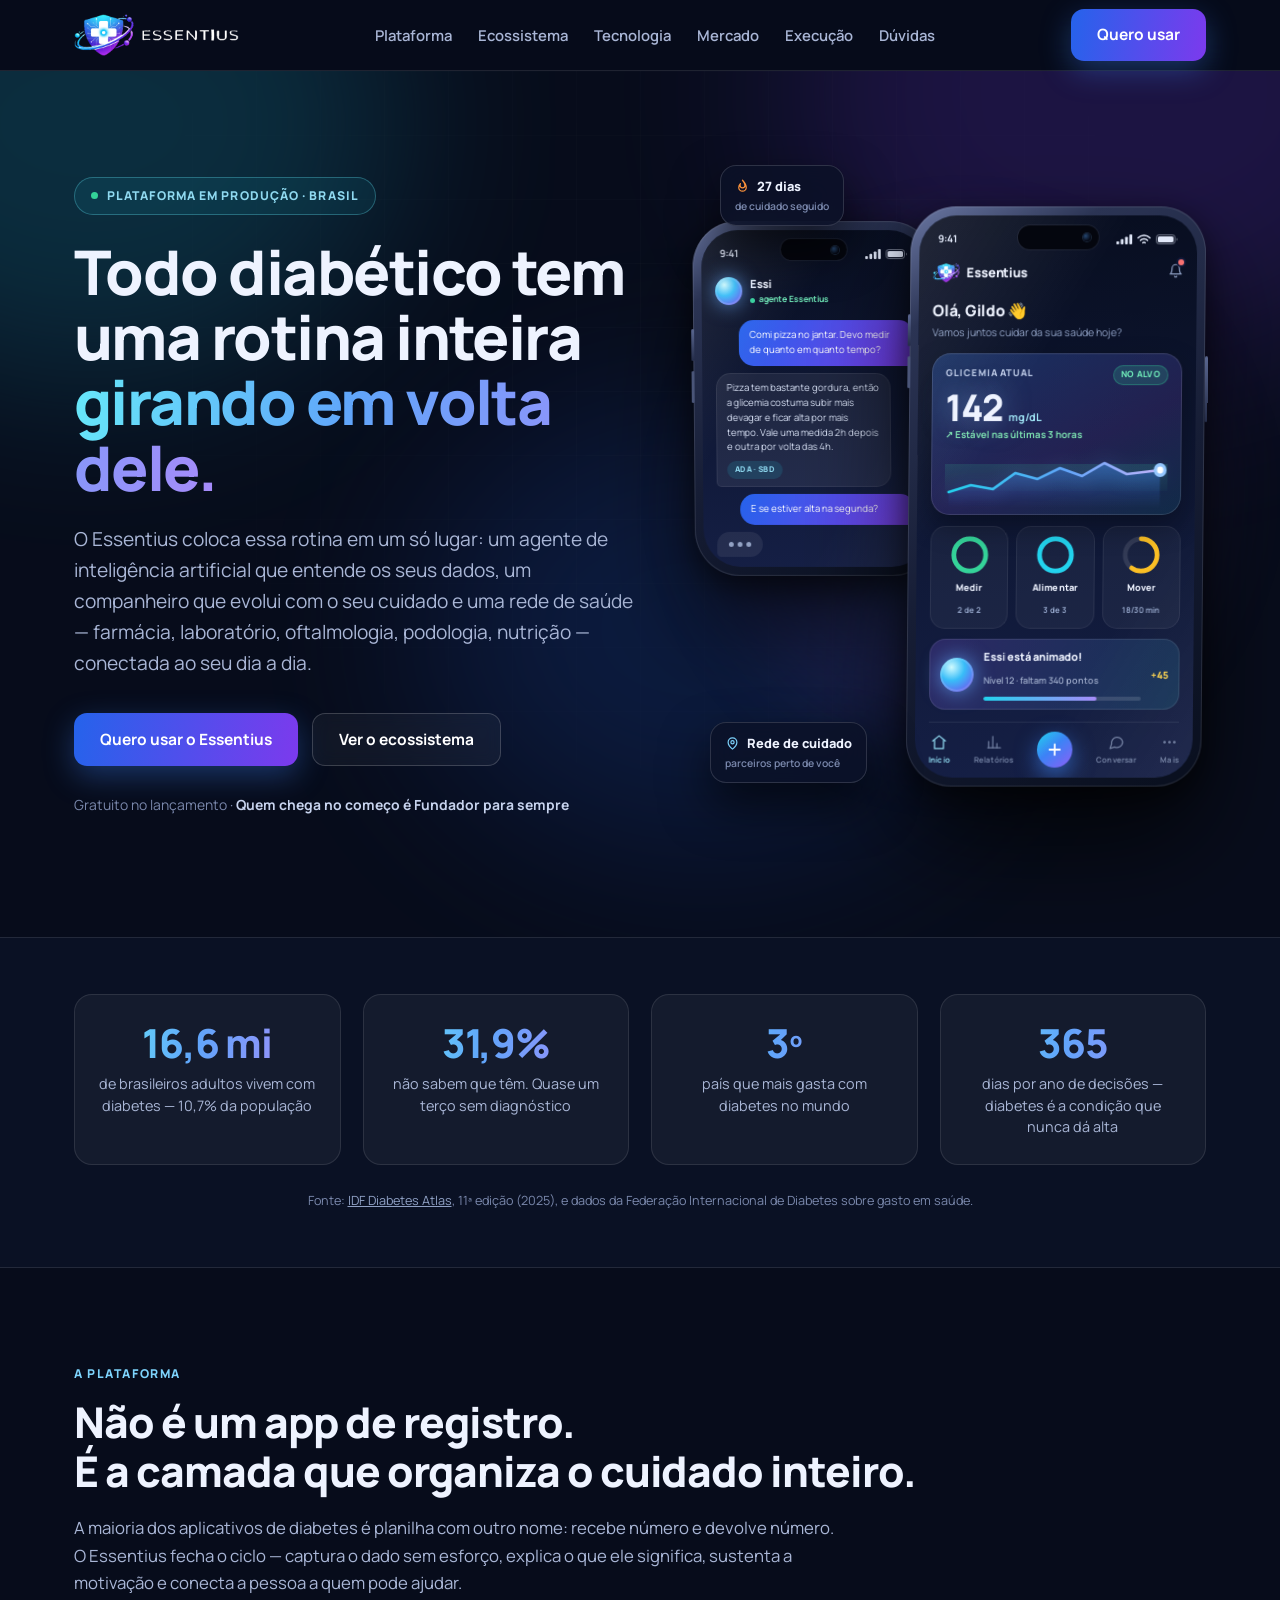
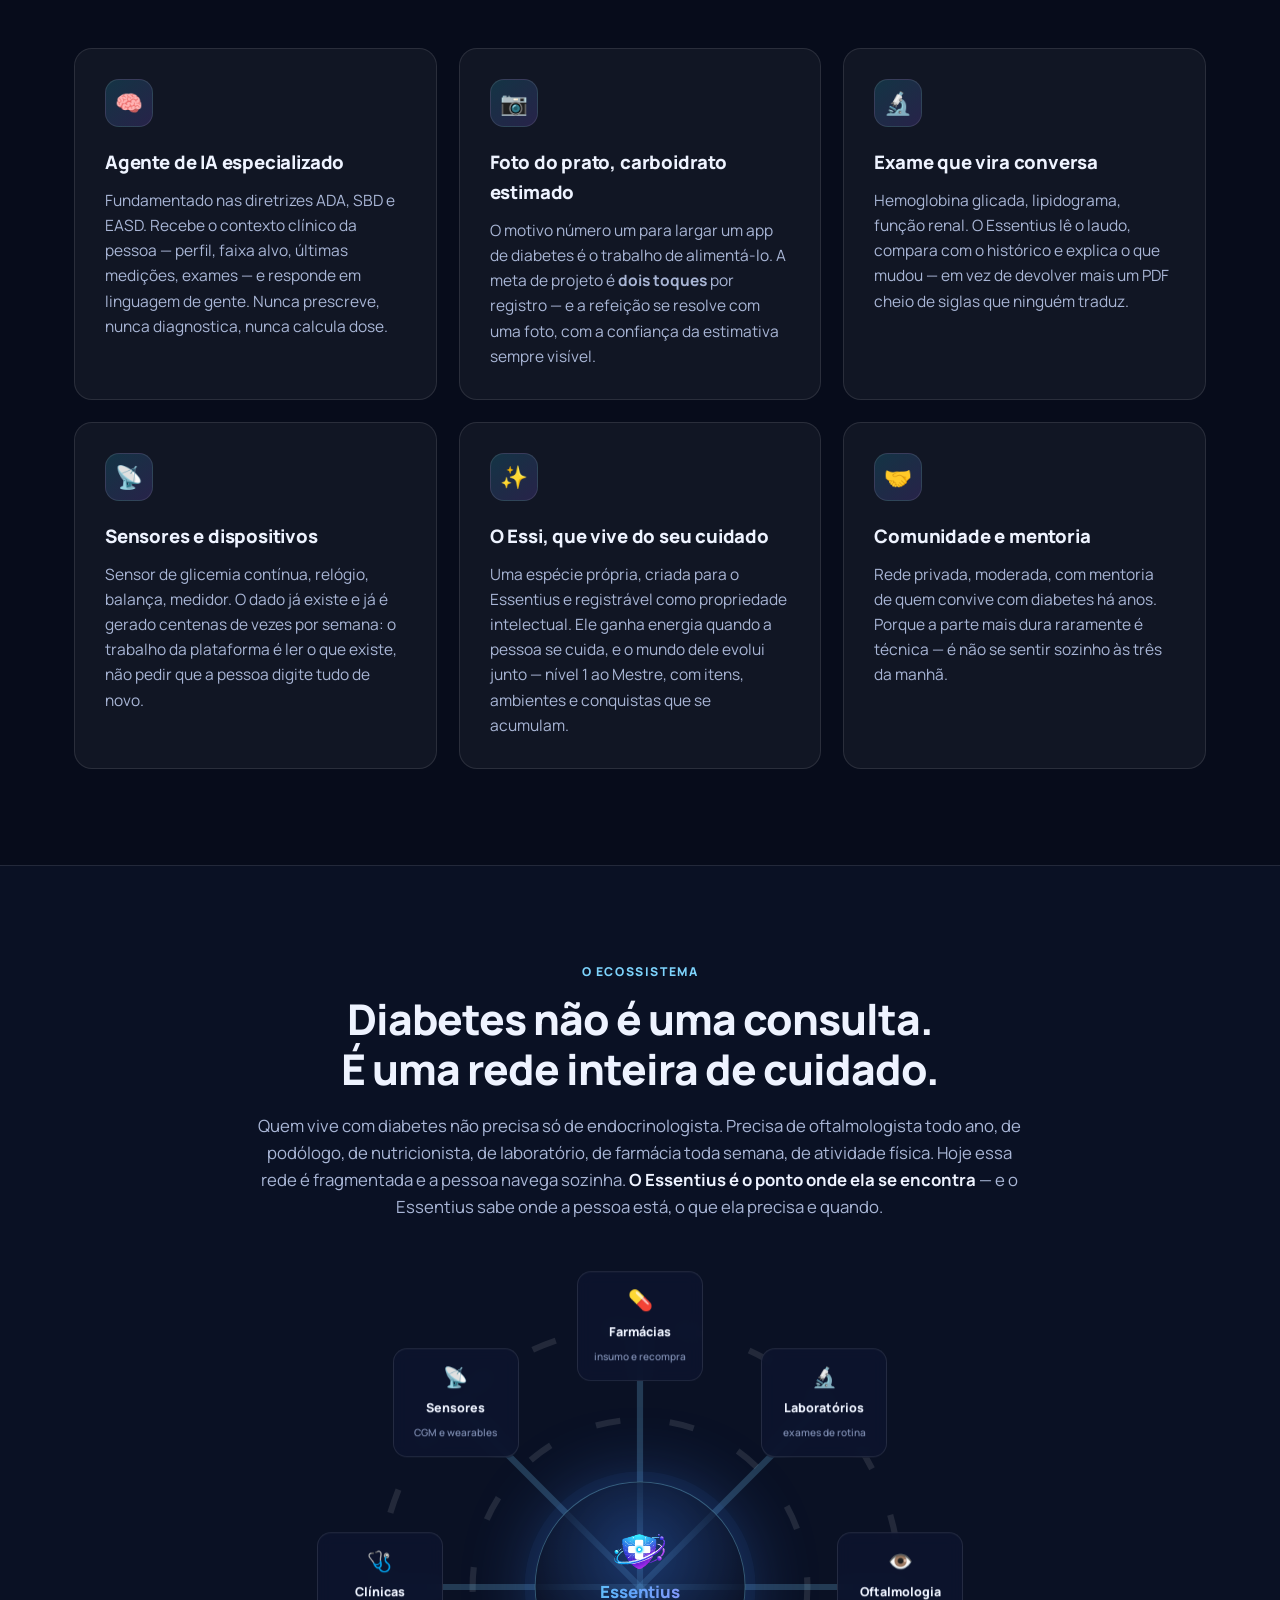
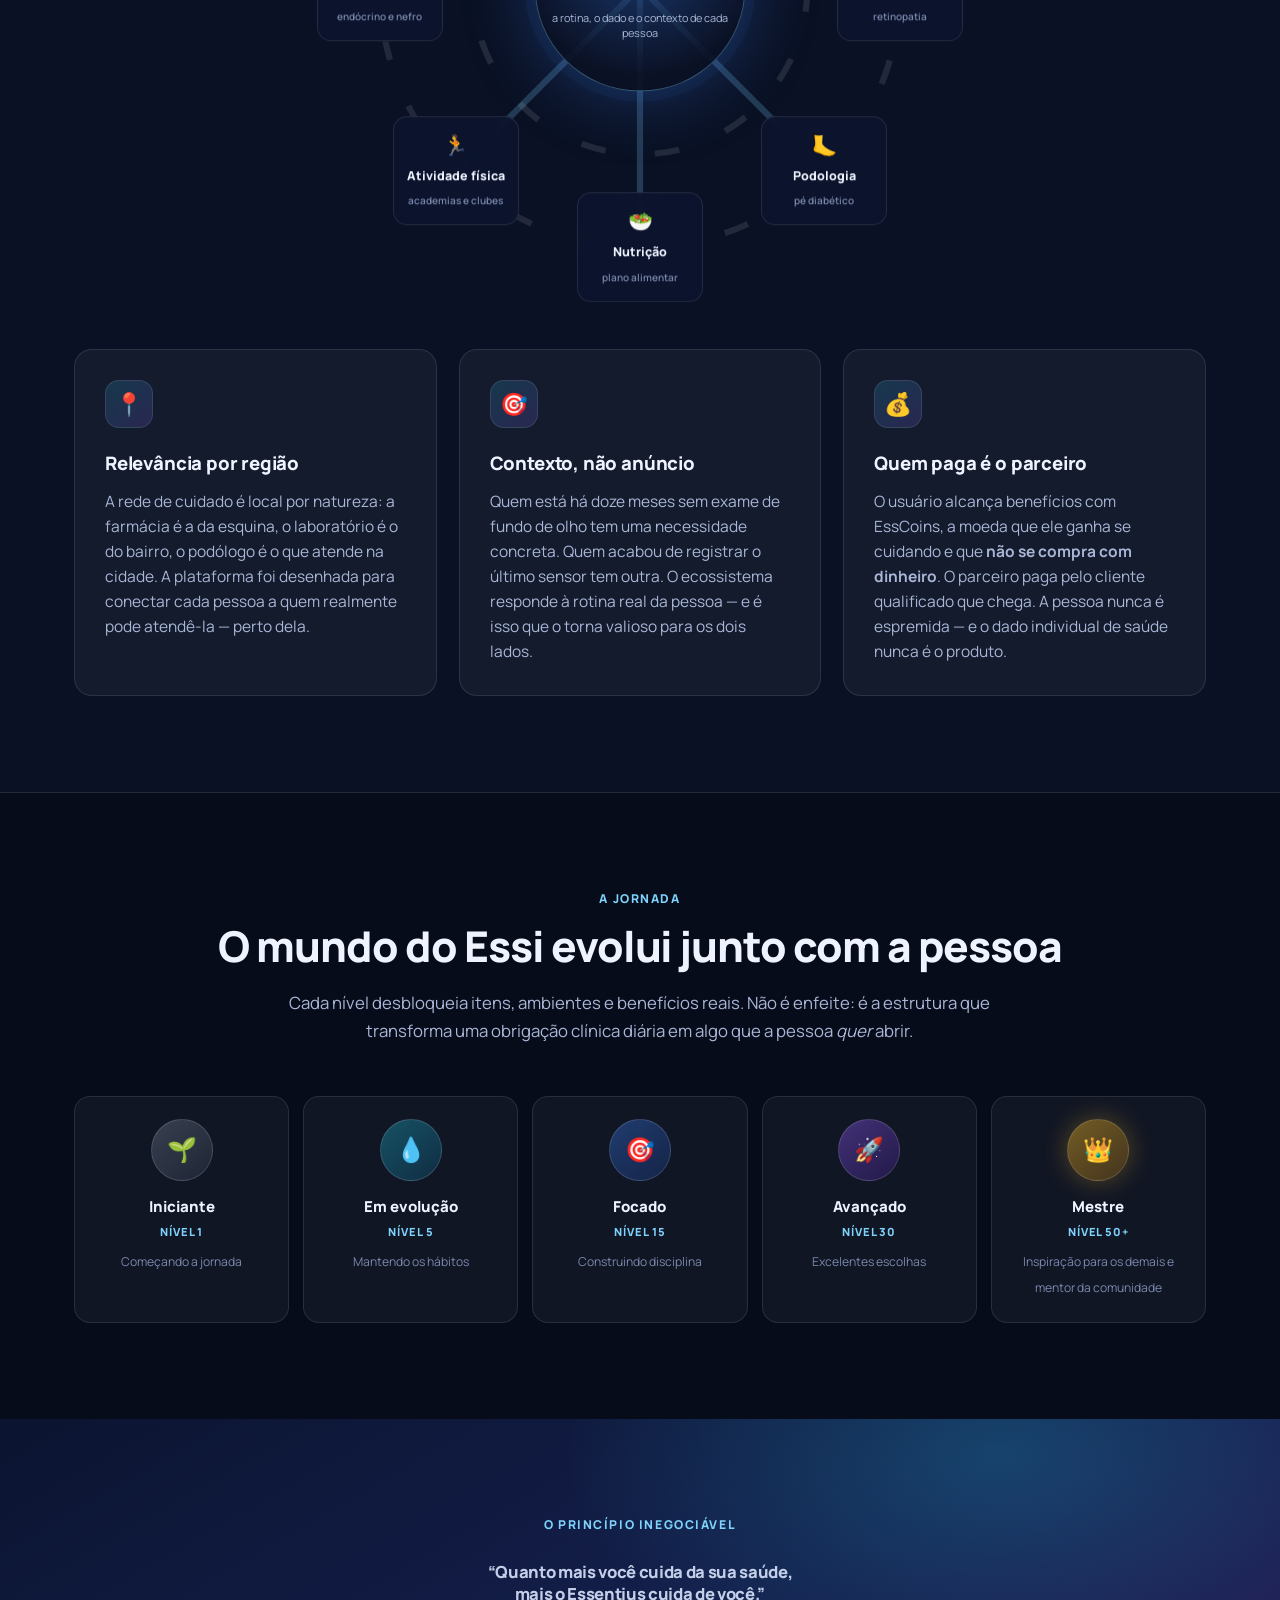
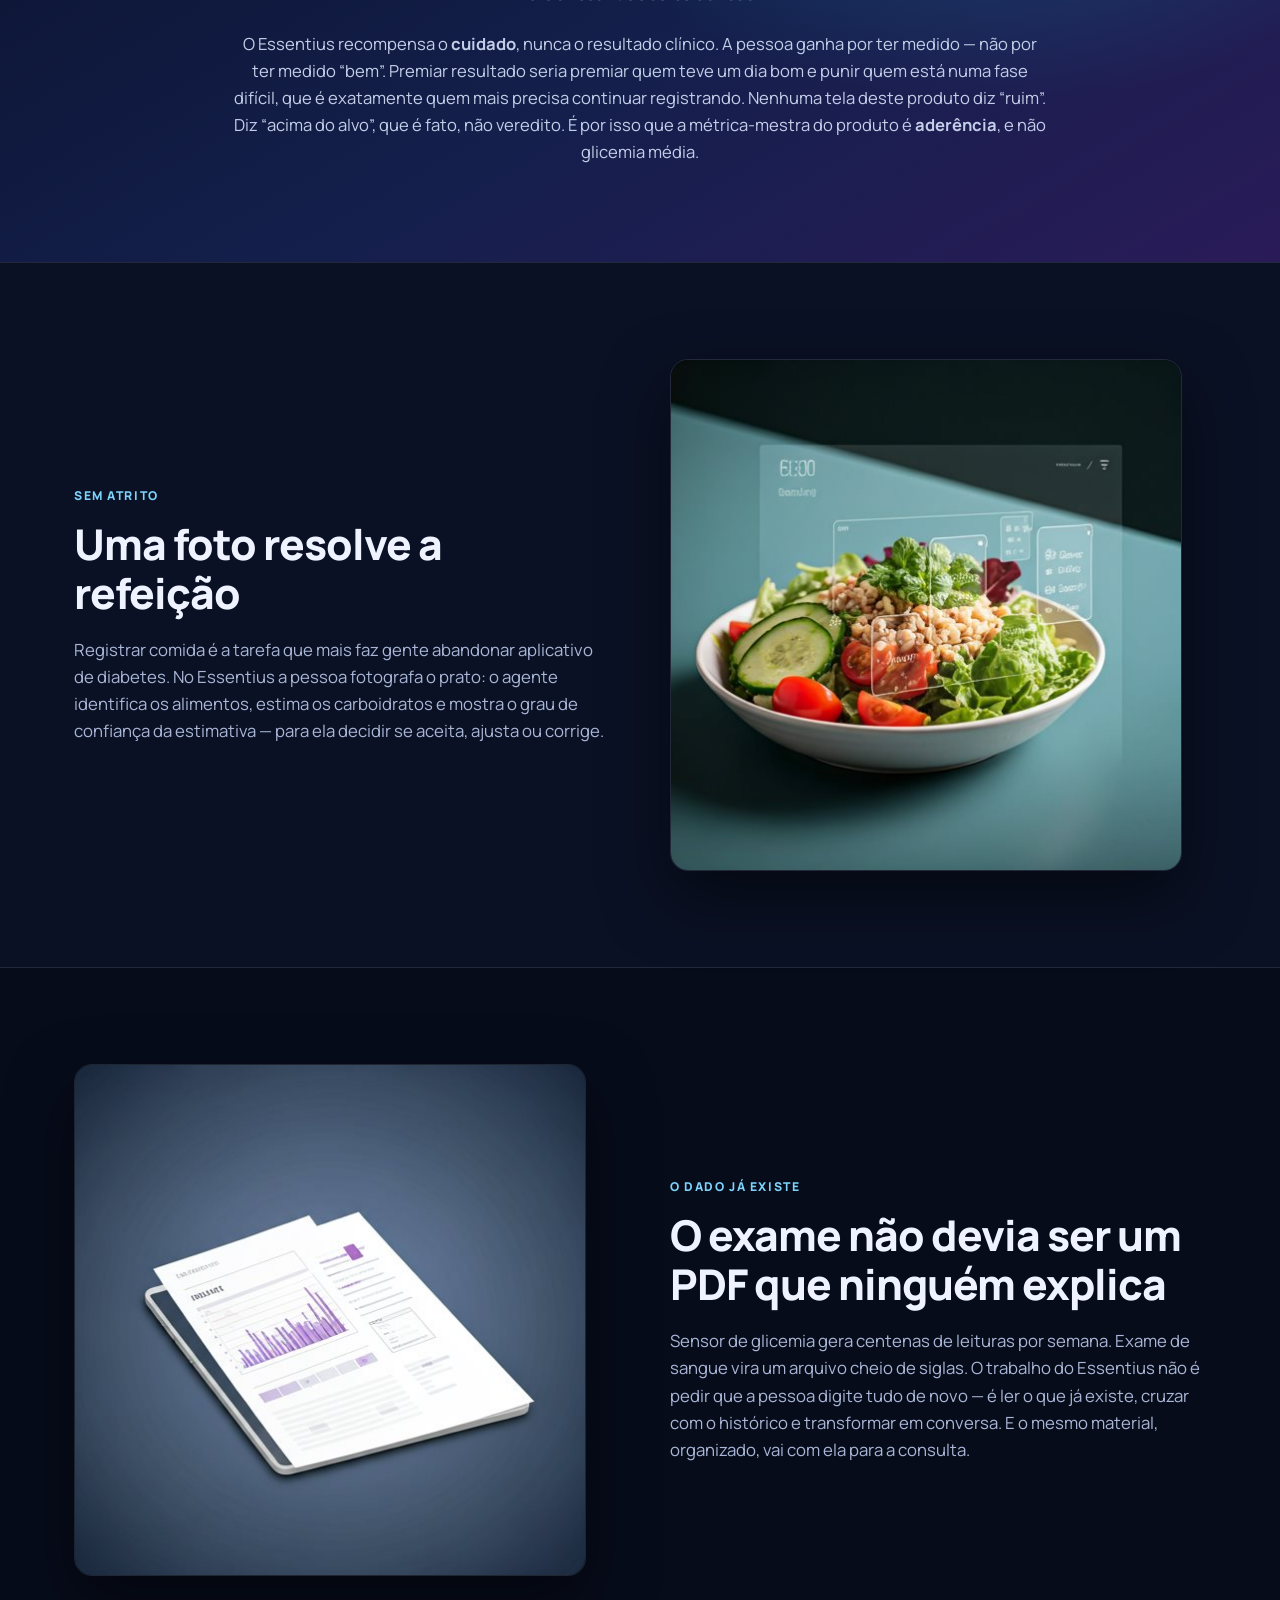
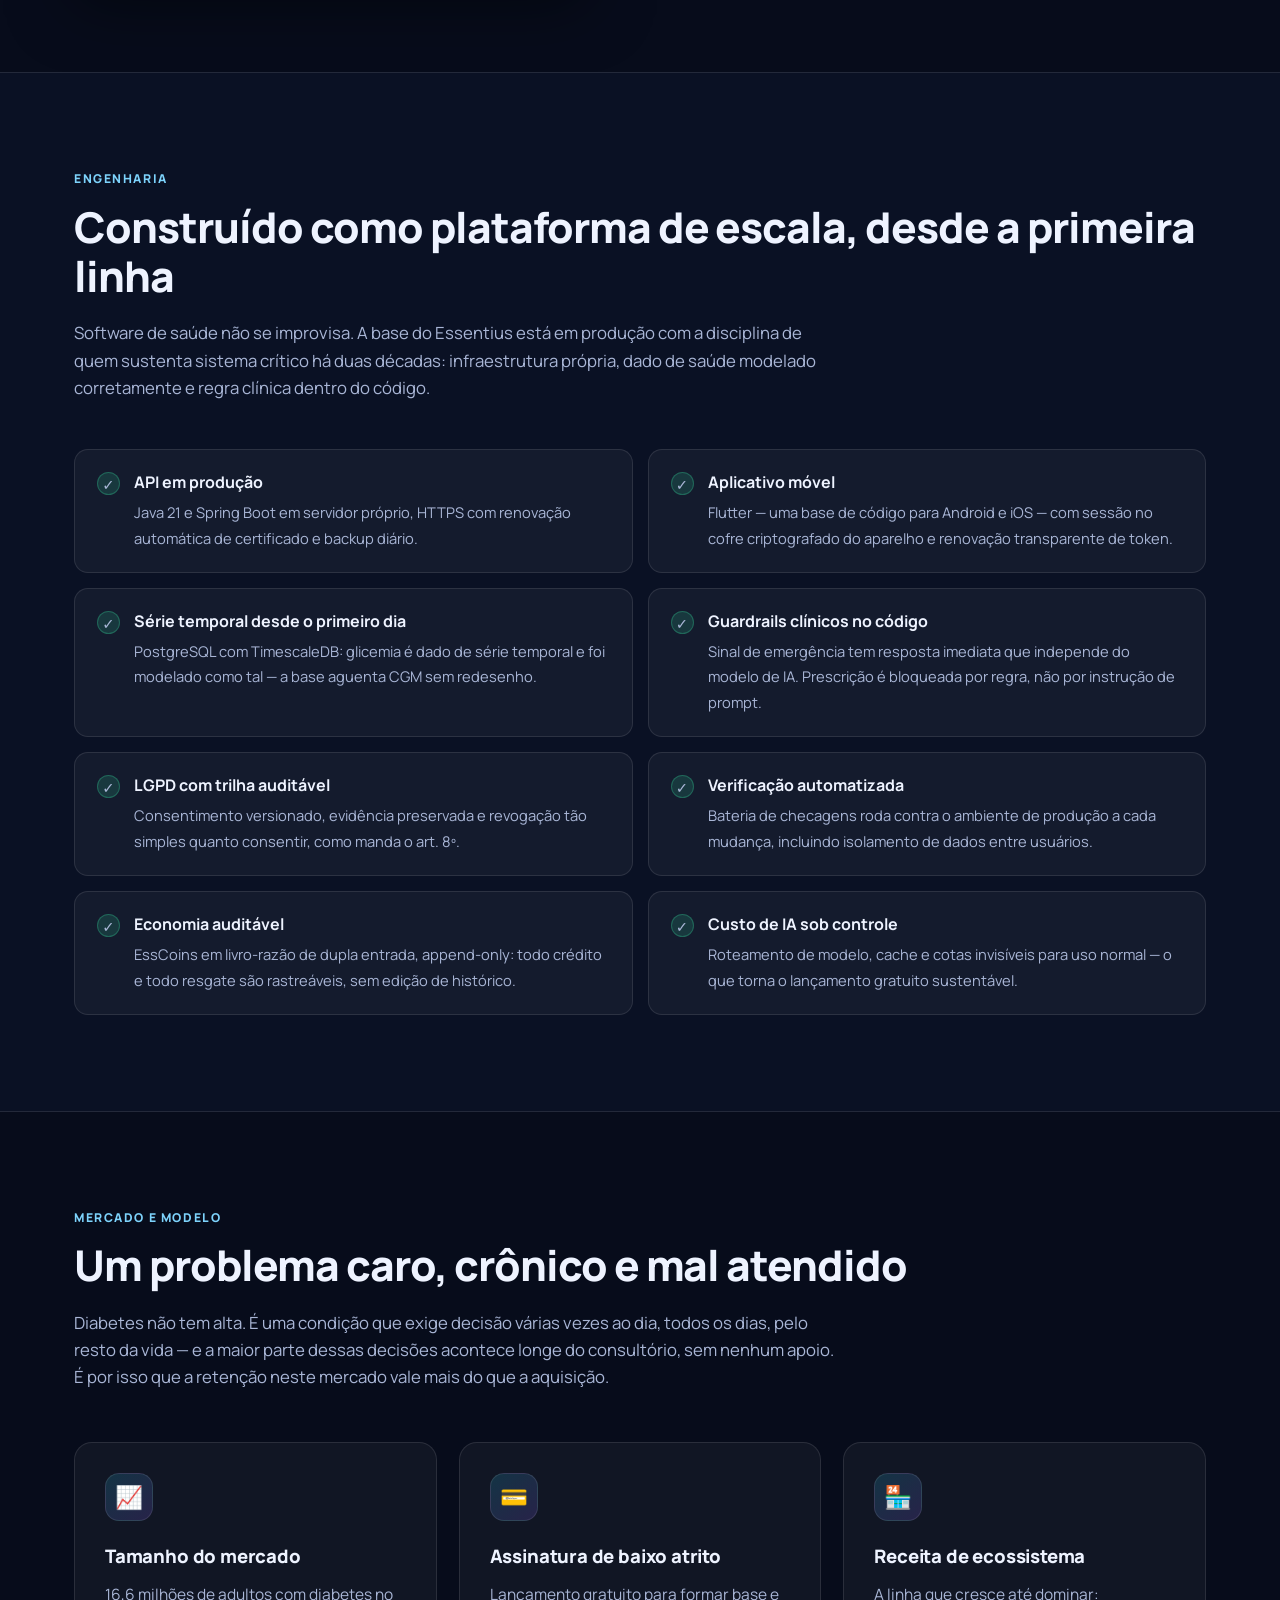
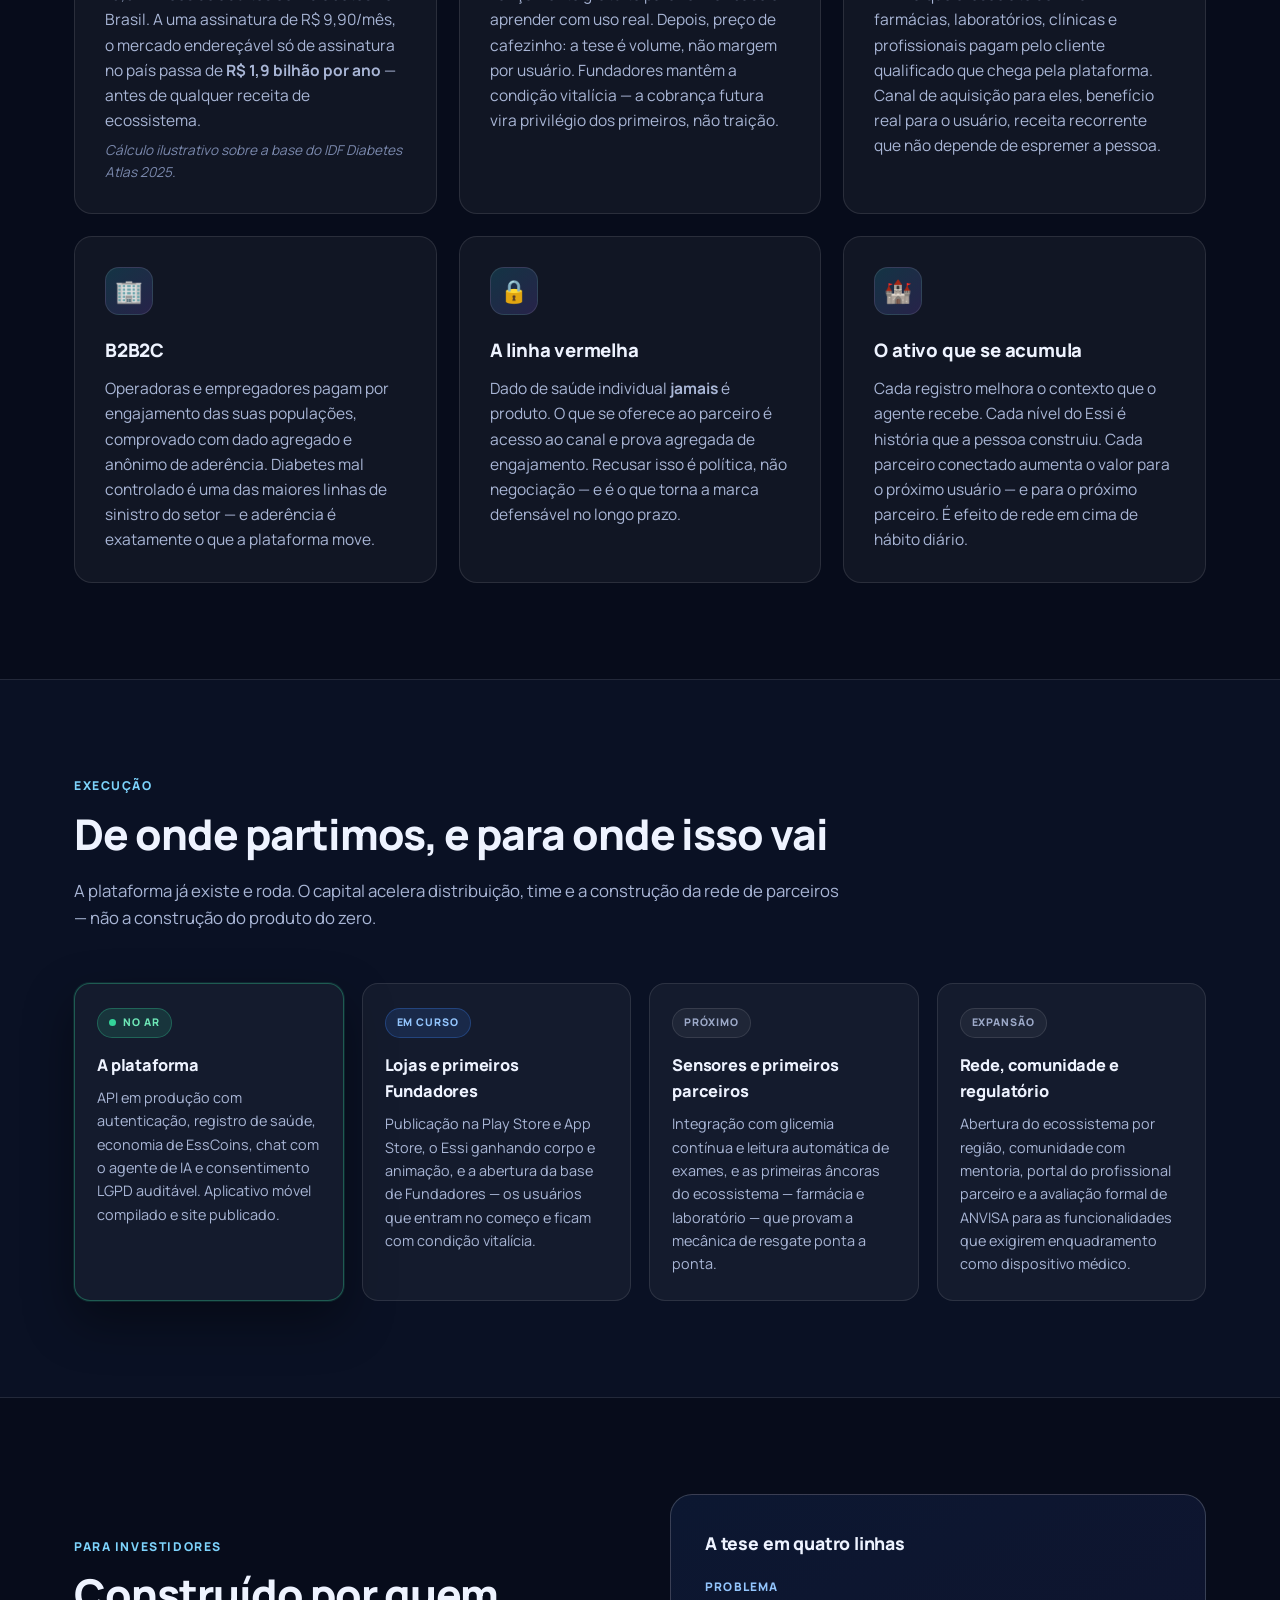
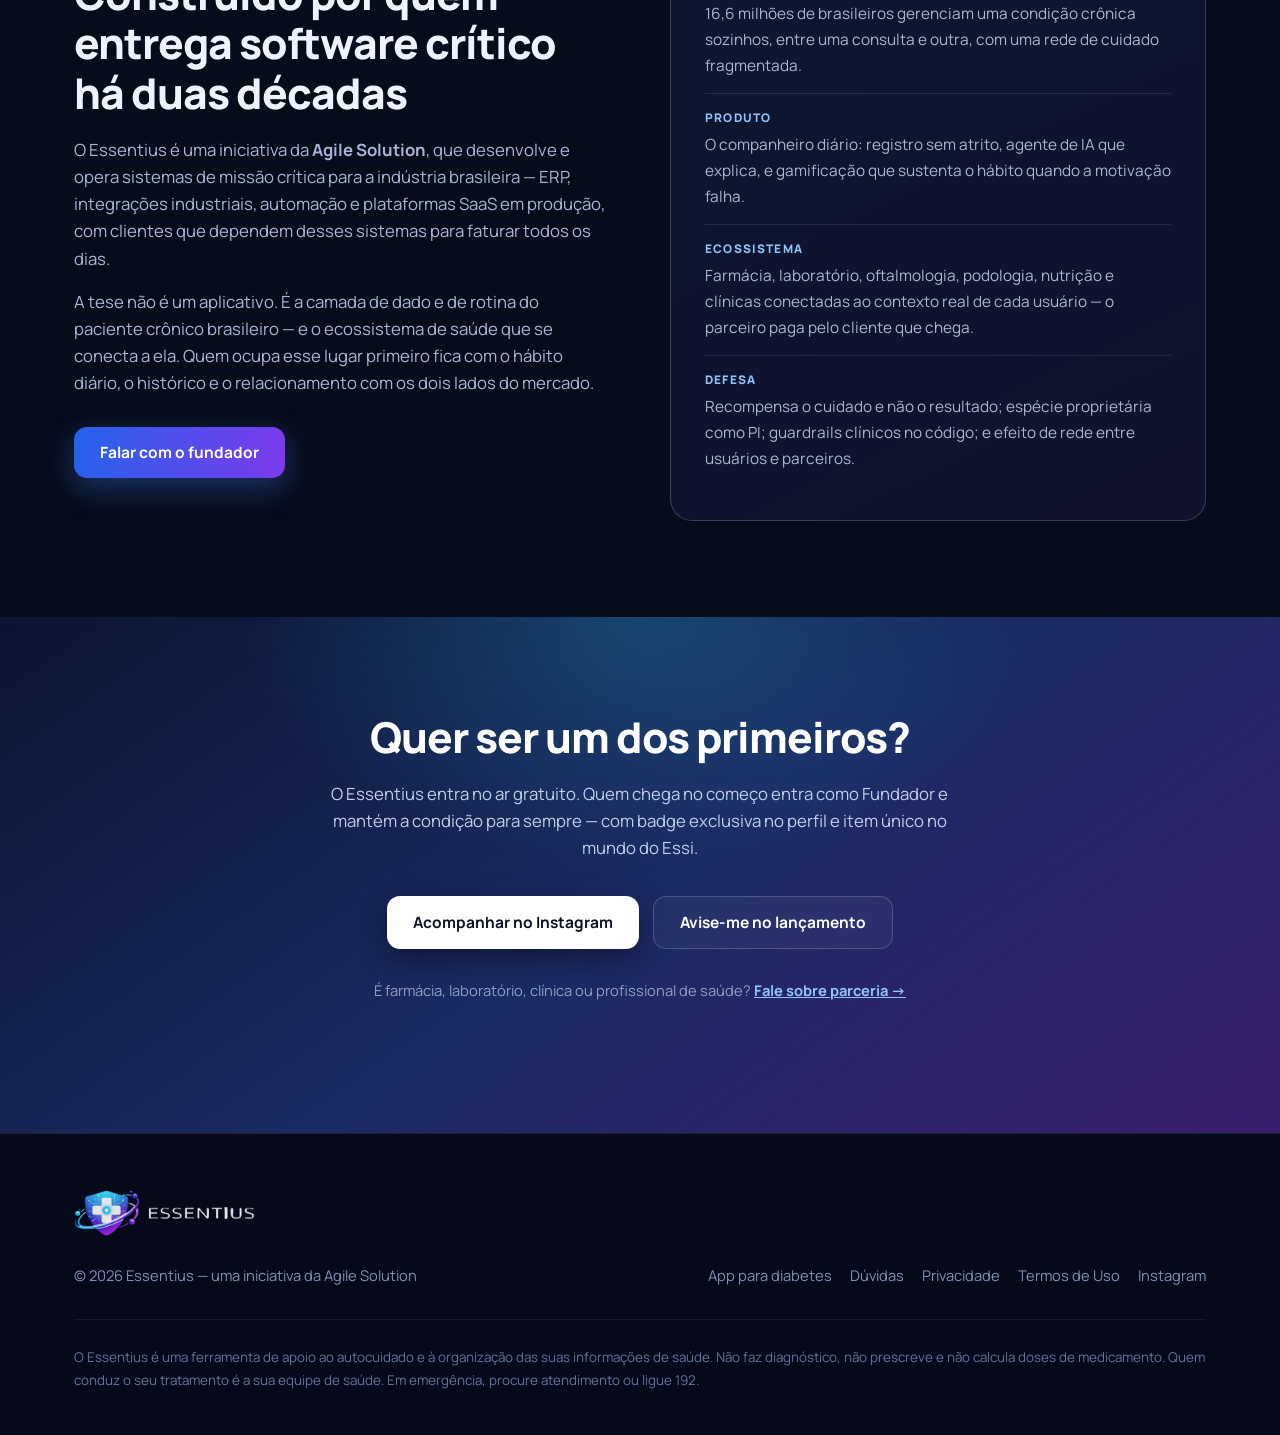
==== index.html @ 01538eac "Hero: dois aparelhos em perspectiva no lugar do mockup chapado O mockup anterior era um retangulo de" ====
<!DOCTYPE html>
<html lang="pt-BR"><head>
<meta charset="utf-8"/>
<meta content="width=device-width, initial-scale=1.0" name="viewport"/>
<title>Essentius | A plataforma de cuidado diário do diabetes</title>
<meta name="description" content="Agente de IA, gamificação e um ecossistema de cuidado — farmácias, laboratórios, oftalmologia, podologia e nutrição — em volta de cada pessoa com diabetes. Plataforma brasileira em produção."/>
<link rel="canonical" href="https://essentius.com.br/"/>
<meta name="robots" content="index, follow, max-image-preview:large, max-snippet:-1"/>
<meta name="theme-color" content="#070C1B"/>
<link rel="alternate" hreflang="pt-BR" href="https://essentius.com.br/"/>
<link rel="alternate" hreflang="x-default" href="https://essentius.com.br/"/>

<link rel="icon" type="image/svg+xml" href="assets/favicon.svg"/>
<link rel="icon" type="image/png" href="assets/logo.png"/>
<link rel="apple-touch-icon" href="assets/logo.png"/>

<meta property="og:type" content="website"/>
<meta property="og:site_name" content="Essentius"/>
<meta property="og:title" content="Essentius | A plataforma de cuidado diário do diabetes"/>
<meta property="og:description" content="Agente de IA, gamificação e um ecossistema de cuidado em volta de cada pessoa com diabetes. Plataforma brasileira em produção."/>
<meta property="og:url" content="https://essentius.com.br/"/>
<meta property="og:locale" content="pt_BR"/>
<meta property="og:image" content="https://essentius.com.br/assets/og-image.png"/>
<meta property="og:image:secure_url" content="https://essentius.com.br/assets/og-image.png"/>
<meta property="og:image:type" content="image/png"/>
<meta property="og:image:width" content="512"/>
<meta property="og:image:height" content="341"/>
<meta property="og:image:alt" content="Essentius — Logotipo"/>
<meta name="twitter:card" content="summary_large_image"/>
<meta name="twitter:title" content="Essentius | A plataforma de cuidado diário do diabetes"/>
<meta name="twitter:description" content="Agente de IA, gamificação e um ecossistema de cuidado em volta de cada pessoa com diabetes."/>
<meta name="twitter:image" content="https://essentius.com.br/assets/og-image.png"/>

<!-- Dados estruturados: diz ao Google que isto e um aplicativo de saude
     brasileiro, e nao mais um artigo sobre diabetes. -->
<script type="application/ld+json">
{
  "@context": "https://schema.org",
  "@graph": [
    {
      "@type": "Organization",
      "@id": "https://essentius.com.br/#organizacao",
      "name": "Essentius",
      "url": "https://essentius.com.br/",
      "logo": "https://essentius.com.br/assets/logo.png",
      "sameAs": ["https://www.instagram.com/essentius/"],
      "parentOrganization": {
        "@type": "Organization",
        "name": "Agile Solution",
        "url": "https://agilesolution.com.br/"
      }
    },
    {
      "@type": "WebSite",
      "@id": "https://essentius.com.br/#site",
      "url": "https://essentius.com.br/",
      "name": "Essentius",
      "inLanguage": "pt-BR",
      "publisher": { "@id": "https://essentius.com.br/#organizacao" }
    },
    {
      "@type": "SoftwareApplication",
      "@id": "https://essentius.com.br/#app",
      "name": "Essentius",
      "applicationCategory": "HealthApplication",
      "operatingSystem": "Android, iOS",
      "inLanguage": "pt-BR",
      "url": "https://essentius.com.br/",
      "description": "Plataforma brasileira para o cuidado diario do diabetes: registro de glicemia, refeicoes e exames, agente de inteligencia artificial que orienta em linguagem simples, gamificacao que recompensa o cuidado e um ecossistema de parceiros de saude em volta do usuario.",
      "publisher": { "@id": "https://essentius.com.br/#organizacao" },
      "offers": {
        "@type": "Offer",
        "price": "0",
        "priceCurrency": "BRL",
        "description": "Gratuito no lancamento"
      },
      "featureList": [
        "Registro de glicemia em dois toques",
        "Analise de refeicao por foto",
        "Leitura e explicacao de exames",
        "Integracao com sensores de glicemia",
        "Agente de IA especializado em diabetes",
        "Gamificacao que recompensa o cuidado",
        "Ecossistema de parceiros de saude"
      ]
    }
  ]
}
</script>

<link rel="preconnect" href="https://fonts.googleapis.com"/>
<link rel="preconnect" href="https://fonts.gstatic.com" crossorigin/>
<link href="https://fonts.googleapis.com/css2?family=Manrope:wght@400;500;600;700;800&amp;display=swap" rel="stylesheet"/>

<!-- CSS escrito a mao, sem Tailwind por CDN. O CDN compilava o CSS no navegador
     a cada visita e bloqueava a primeira renderizacao — que e exatamente o que
     o Google mede em Core Web Vitals. -->
<style>
  :root{
    --azul:#3B82F6; --ciano:#22D3EE; --roxo:#8B5CF6; --verde:#34D399; --ambar:#FBBF24;
    --fundo:#070C1B; --fundo-2:#0A1124; --fundo-3:#0D152E;
    --tinta:#EEF3FF; --texto:#A9B6D6; --apagado:#7A88AC;
    --linha:rgba(255,255,255,.10); --linha-forte:rgba(255,255,255,.18);
    --vidro:rgba(255,255,255,.045);
    --raio:18px; --container:1180px;
  }
  *{box-sizing:border-box;margin:0;padding:0}
  html{scroll-behavior:smooth;background:var(--fundo)}
  body{font-family:Manrope,system-ui,-apple-system,Segoe UI,sans-serif;color:var(--tinta);
       background:var(--fundo);line-height:1.62;-webkit-font-smoothing:antialiased;
       overflow-x:hidden}
  .env{max-width:var(--container);margin:0 auto;padding:0 24px}
  a{color:inherit}
  img{max-width:100%;height:auto;display:block}
  ::selection{background:rgba(59,130,246,.4)}

  .marca{background:linear-gradient(100deg,#67E8F9,#60A5FA 45%,#A78BFA);
         -webkit-background-clip:text;background-clip:text;color:transparent}

  /* ---------- navegacao ---------- */
  .nav{position:sticky;top:0;z-index:60;background:rgba(7,12,27,.72);
       backdrop-filter:blur(16px);border-bottom:1px solid var(--linha)}
  .nav .env{display:flex;align-items:center;justify-content:space-between;height:70px;gap:24px}
  .nav-logo{display:flex;align-items:center;text-decoration:none}
  .nav-logo img{height:42px;width:auto}
  .nav-links{display:flex;gap:26px;font-size:.93rem;font-weight:600;color:var(--texto)}
  .nav-links a{text-decoration:none;transition:color .15s}
  .nav-links a:hover{color:#fff}
  @media(max-width:1000px){.nav-links{display:none}}

  .btn{display:inline-flex;align-items:center;gap:9px;padding:13px 26px;border-radius:13px;
       font-weight:700;text-decoration:none;font-size:.97rem;border:0;cursor:pointer;
       transition:transform .16s,box-shadow .16s,background .16s}
  .btn:hover{transform:translateY(-2px)}
  .btn-primario{background:linear-gradient(100deg,#2563EB,#7C3AED);color:#fff;
                box-shadow:0 10px 30px rgba(59,130,246,.35)}
  .btn-primario:hover{box-shadow:0 16px 40px rgba(99,102,241,.45)}
  .btn-vidro{background:var(--vidro);color:#fff;border:1px solid var(--linha-forte);
             backdrop-filter:blur(8px)}
  .btn-vidro:hover{background:rgba(255,255,255,.10)}
  .btn-claro{background:#fff;color:#0B1224;box-shadow:0 10px 30px rgba(0,0,0,.4)}

  /* ---------- hero ---------- */
  .hero{position:relative;overflow:hidden;padding:76px 0 90px}
  .aurora{position:absolute;inset:-30% -20% auto -20%;height:150%;pointer-events:none;z-index:0}
  .aurora span{position:absolute;border-radius:50%;filter:blur(90px);opacity:.55;
               animation:flutuar 18s ease-in-out infinite}
  .a1{width:620px;height:520px;left:2%;top:4%;background:rgba(34,211,238,.30)}
  .a2{width:680px;height:560px;right:4%;top:0%;background:rgba(124,58,237,.34);animation-delay:-6s}
  .a3{width:560px;height:440px;left:38%;top:46%;background:rgba(37,99,235,.30);animation-delay:-12s}
  @keyframes flutuar{
    0%,100%{transform:translate3d(0,0,0) scale(1)}
    33%{transform:translate3d(38px,-26px,0) scale(1.07)}
    66%{transform:translate3d(-30px,22px,0) scale(.95)}
  }
  .grade-fundo{position:absolute;inset:0;z-index:0;pointer-events:none;opacity:.32;
    background-image:linear-gradient(rgba(255,255,255,.05) 1px,transparent 1px),
                     linear-gradient(90deg,rgba(255,255,255,.05) 1px,transparent 1px);
    background-size:64px 64px;
    -webkit-mask-image:radial-gradient(circle at 50% 25%,#000 0%,transparent 72%);
    mask-image:radial-gradient(circle at 50% 25%,#000 0%,transparent 72%)}

  .hero .env{position:relative;z-index:1;display:grid;grid-template-columns:1.06fr .94fr;
             gap:56px;align-items:center}
  @media(max-width:980px){.hero .env{grid-template-columns:1fr;gap:52px}}

  .selo{display:inline-flex;align-items:center;gap:9px;font-size:.76rem;font-weight:800;
        letter-spacing:.09em;text-transform:uppercase;color:#8FD9F0;
        border:1px solid rgba(103,232,249,.30);background:rgba(34,211,238,.08);
        border-radius:999px;padding:8px 16px;margin-bottom:24px}
  .ponto{width:7px;height:7px;border-radius:50%;background:var(--verde);
         box-shadow:0 0 0 0 rgba(52,211,153,.55);animation:pulsar 2.2s ease-out infinite}
  @keyframes pulsar{
    0%{box-shadow:0 0 0 0 rgba(52,211,153,.55)}
    70%{box-shadow:0 0 0 9px rgba(52,211,153,0)}
    100%{box-shadow:0 0 0 0 rgba(52,211,153,0)}
  }
  h1{font-size:clamp(2.35rem,5.4vw,3.85rem);line-height:1.06;font-weight:800;letter-spacing:-.025em}
  .chamada{font-size:clamp(1.04rem,1.9vw,1.2rem);color:var(--texto);margin:24px 0 34px;max-width:34em}
  .acoes{display:flex;gap:14px;flex-wrap:wrap}
  .hero-nota{margin-top:28px;font-size:.87rem;color:var(--apagado)}
  .hero-nota b{color:#C7D3EE;font-weight:700}

  /* ---------- palco: dois aparelhos em perspectiva ---------- */
  .palco{position:relative;min-height:700px;display:flex;align-items:center;
         justify-content:flex-end;perspective:1600px}
  @media(max-width:980px){.palco{justify-content:center;min-height:660px}}
  .halo{position:absolute;left:52%;top:50%;transform:translate(-50%,-50%);pointer-events:none;
        width:560px;height:560px;border-radius:50%;filter:blur(34px);
        background:radial-gradient(circle,rgba(59,130,246,.32),rgba(139,92,246,.15) 46%,transparent 71%)}

  .aparelho{animation:boiar 7.5s ease-in-out infinite}
  @keyframes boiar{0%,100%{transform:translateY(0)}50%{transform:translateY(-15px)}}
  .aparelho-frente{position:relative;z-index:3}
  .aparelho-tras{position:absolute;left:-2%;top:74px;z-index:1;animation-delay:-3.4s}
  @media(max-width:1140px){.aparelho-tras{display:none}}

  .fone{position:relative;border-radius:46px;padding:9px;
        background:linear-gradient(148deg,#6B78A4 0%,#2B3454 16%,#161D35 54%,#090F1E 100%);
        box-shadow:0 54px 104px rgba(0,0,0,.72),0 10px 30px rgba(0,0,0,.55),
                   0 0 0 1px rgba(255,255,255,.11) inset}
  .fone-g{width:300px;transform:rotateY(-10deg) rotateX(3deg)}
  .fone-p{width:250px;transform:rotateY(14deg) rotateX(2deg)}
  .fone::before,.fone::after{content:"";position:absolute;border-radius:4px;
        background:linear-gradient(180deg,#5A6790,#242C48)}
  .fone::before{left:-2.5px;top:108px;width:3px;height:32px;box-shadow:0 42px 0 #4A5578}
  .fone::after{right:-2.5px;top:150px;width:3px;height:66px}

  .tela{position:relative;border-radius:38px;overflow:hidden;padding:11px 14px 10px;
        background:linear-gradient(178deg,#080E20,#0F1836 55%,#151F45)}
  .tela::after{content:"";position:absolute;inset:0;pointer-events:none;border-radius:inherit;
        background:linear-gradient(122deg,rgba(255,255,255,.10),rgba(255,255,255,0) 34%,
                                   rgba(255,255,255,0) 72%,rgba(255,255,255,.05))}
  .ilha{position:absolute;top:10px;left:50%;transform:translateX(-50%);z-index:5;
        width:82px;height:24px;border-radius:99px;background:#04060E;
        box-shadow:0 0 0 1px rgba(255,255,255,.06)}
  .ilha::after{content:"";position:absolute;right:8px;top:50%;transform:translateY(-50%);
        width:8px;height:8px;border-radius:50%;
        background:radial-gradient(circle at 34% 32%,#24456F,#060A16 68%);
        box-shadow:0 0 0 1px rgba(120,180,255,.18)}
  .fone-p .ilha{width:68px;height:21px;top:9px}

  .status{position:relative;z-index:6;display:flex;justify-content:space-between;align-items:center;
          height:25px;padding:0 5px;font-size:.63rem;font-weight:700;color:#E2E9FA;letter-spacing:.01em}
  .status div{display:flex;align-items:center;gap:5px}
  .status svg{display:block}

  /* ---- painel do dia ---- */
  .app-topo{display:flex;align-items:center;justify-content:space-between;margin:9px 0 12px}
  .app-marca{display:flex;align-items:center;gap:7px;font-weight:800;font-size:.82rem;letter-spacing:-.01em}
  .app-sino{position:relative;color:#8FA0C4;display:block}
  .app-sino::after{content:"";position:absolute;top:-1px;right:-1px;width:6px;height:6px;border-radius:50%;
                   background:#F87171;box-shadow:0 0 0 2px #101838}
  .app-saud{font-size:.97rem;font-weight:800;letter-spacing:-.015em}
  .app-sub{font-size:.66rem;color:#8FA0C4;margin:1px 0 12px}

  .cartao-glic{position:relative;border-radius:19px;padding:12px 14px 7px;
               background:linear-gradient(155deg,rgba(59,130,246,.28),rgba(139,92,246,.17) 58%,rgba(34,211,238,.10));
               box-shadow:0 0 0 1px rgba(255,255,255,.12) inset,0 12px 28px rgba(0,0,0,.32)}
  .glic-topo{display:flex;justify-content:space-between;align-items:flex-start}
  .glic-rot{font-size:.59rem;color:#BCC9E6;font-weight:800;letter-spacing:.1em;text-transform:uppercase}
  .glic-selo{font-size:.54rem;font-weight:800;letter-spacing:.04em;padding:3px 8px;border-radius:99px;
             background:rgba(52,211,153,.18);color:#6EE7B7;
             box-shadow:0 0 0 1px rgba(52,211,153,.32) inset;white-space:nowrap}
  .glic-val{display:flex;align-items:baseline;gap:6px;margin:4px 0 1px}
  .glic-num{font-size:2.3rem;font-weight:800;letter-spacing:-.038em;line-height:1;
            text-shadow:0 0 28px rgba(147,197,253,.5)}
  .glic-un{font-size:.67rem;color:#9FE4F5;font-weight:700}
  .glic-tend{font-size:.61rem;color:#7CE0B0;font-weight:700}
  .grafico{width:100%;height:60px;display:block;margin-top:5px;overflow:visible}
  .area-graf{fill:url(#gradArea);opacity:0;animation:aparecer 1.2s 1.4s ease-out forwards}
  @keyframes aparecer{to{opacity:1}}
  .linha-graf{fill:none;stroke:url(#gradLinha);stroke-width:2.6;stroke-linecap:round;stroke-linejoin:round;
              stroke-dasharray:300;stroke-dashoffset:300;animation:desenhar 2.1s .3s ease-out forwards;
              filter:drop-shadow(0 2px 9px rgba(96,165,250,.6))}
  @keyframes desenhar{to{stroke-dashoffset:0}}
  .ponta{fill:#fff;opacity:0;animation:aparecer .5s 2.1s ease-out forwards}
  .ponta-halo{fill:#93C5FD;opacity:0;animation:aparecer .5s 2.1s ease-out forwards,
                                              latejar 2.6s 2.6s ease-out infinite}
  @keyframes latejar{0%,100%{opacity:.42}50%{opacity:.10}}

  .aneis{display:grid;grid-template-columns:repeat(3,1fr);gap:8px;margin-top:11px}
  .anel-cx{border-radius:15px;padding:9px 3px 8px;text-align:center;
           background:rgba(255,255,255,.045);box-shadow:0 0 0 1px rgba(255,255,255,.07) inset}
  .anel-cx svg{margin:0 auto 5px;display:block}
  .anel-tr{fill:none;stroke:rgba(255,255,255,.11);stroke-width:5}
  .anel-pr{fill:none;stroke-width:5;stroke-linecap:round;stroke-dasharray:100 100;
           stroke-dashoffset:var(--fim,0);transform:rotate(-90deg);transform-origin:50% 50%;
           animation:preencher 1.5s .7s cubic-bezier(.4,0,.2,1) backwards}
  @keyframes preencher{from{stroke-dashoffset:100}}
  .anel-cx b{display:block;font-size:.58rem;font-weight:800;letter-spacing:.01em}
  .anel-cx span{font-size:.5rem;color:#8FA0C4;font-weight:700}

  .cartao-essi{display:flex;align-items:center;gap:10px;margin-top:10px;padding:9px 11px;
               border-radius:16px;
               background:linear-gradient(118deg,rgba(139,92,246,.22),rgba(34,211,238,.12));
               box-shadow:0 0 0 1px rgba(255,255,255,.10) inset}
  .essi-orb{position:relative;width:34px;height:34px;flex:none;border-radius:50%;
            background:radial-gradient(circle at 34% 28%,#CFFAFE,#38BDF8 40%,#7C3AED 100%);
            box-shadow:0 0 20px rgba(96,165,250,.75),0 0 0 2px rgba(255,255,255,.14) inset;
            animation:respirar 3.2s ease-in-out infinite}
  @keyframes respirar{0%,100%{transform:scale(1)}50%{transform:scale(1.08)}}
  .essi-txt{flex:1;min-width:0}
  .essi-txt b{display:block;font-size:.69rem;font-weight:800}
  .essi-txt span{font-size:.57rem;color:#9DAAC9;font-weight:600}
  .essi-xp{height:4px;border-radius:99px;background:rgba(255,255,255,.13);margin-top:5px;overflow:hidden}
  .essi-xp i{display:block;height:100%;width:0;border-radius:99px;
             background:linear-gradient(90deg,#22D3EE,#A78BFA);animation:encher 1.7s 1s ease-out forwards}
  @keyframes encher{to{width:72%}}
  .essi-coins{flex:none;font-size:.62rem;font-weight:800;color:#FCD34D;white-space:nowrap}

  .app-nav{display:flex;justify-content:space-between;align-items:center;margin-top:12px;
           padding-top:9px;border-top:1px solid rgba(255,255,255,.08)}
  .app-nav span{display:flex;flex-direction:column;align-items:center;gap:3px;
                font-size:.49rem;font-weight:700;color:#6F7D9F;letter-spacing:.02em}
  .app-nav .ativo{color:#8FD9F0}
  .app-nav .fab{width:36px;height:36px;border-radius:50%;display:grid;place-items:center;color:#fff;
                background:linear-gradient(140deg,#22D3EE,#3B82F6 46%,#8B5CF6);
                box-shadow:0 8px 22px rgba(59,130,246,.62)}

  /* ---- conversa com o agente (aparelho de tras) ---- */
  .chat-topo{display:flex;align-items:center;gap:8px;margin:9px 0 13px}
  .chat-nome b{display:block;font-size:.71rem;font-weight:800}
  .chat-nome span{display:flex;align-items:center;gap:4px;font-size:.54rem;color:#6EE7B7;font-weight:700}
  .msg{max-width:88%;padding:8px 11px;border-radius:15px;font-size:.61rem;line-height:1.52;margin-bottom:7px}
  .msg-eu{margin-left:auto;color:#fff;border-bottom-right-radius:5px;
          background:linear-gradient(118deg,#2563EB,#7C3AED)}
  .msg-ia{color:#D7E0F4;border-bottom-left-radius:5px;background:rgba(255,255,255,.07);
          box-shadow:0 0 0 1px rgba(255,255,255,.07) inset}
  .msg-fonte{display:inline-flex;align-items:center;gap:4px;margin-top:6px;padding:3px 8px;
             border-radius:99px;font-size:.49rem;font-weight:800;letter-spacing:.04em;
             color:#8FD9F0;background:rgba(34,211,238,.13)}
  .digitando{display:flex;gap:4px;width:-moz-fit-content;width:fit-content;padding:10px 12px;
             border-radius:15px;border-bottom-left-radius:5px;background:rgba(255,255,255,.07)}
  .digitando i{width:5px;height:5px;border-radius:50%;background:#93A2C4;animation:saltar 1.3s infinite}
  .digitando i:nth-child(2){animation-delay:.16s}
  .digitando i:nth-child(3){animation-delay:.32s}
  @keyframes saltar{0%,62%,100%{opacity:.28;transform:translateY(0)}
                    31%{opacity:1;transform:translateY(-3px)}}

  .balao{position:absolute;z-index:4;padding:11px 15px;border-radius:16px;white-space:nowrap;
         background:rgba(11,18,40,.82);backdrop-filter:blur(14px);
         box-shadow:0 0 0 1px rgba(255,255,255,.14) inset,0 22px 48px rgba(0,0,0,.62);
         animation:boiar 8.5s ease-in-out infinite}
  .balao b{display:flex;align-items:center;gap:7px;font-size:.8rem;font-weight:800}
  .balao span{display:block;font-size:.65rem;color:var(--apagado);font-weight:600;margin-top:1px}
  .balao-1{top:18px;left:4%;animation-delay:-2s}
  .balao-2{bottom:64px;left:2%;animation-delay:-5s}
  @media(max-width:1140px){.balao-1{top:0;left:0}.balao-2{bottom:24px;left:0}}
  @media(max-width:600px){.balao{display:none}}

  /* ---------- secoes ---------- */
  section{padding:96px 0;position:relative}
  .listra{background:var(--fundo-2);border-top:1px solid var(--linha);border-bottom:1px solid var(--linha)}
  .titulo{font-size:clamp(1.85rem,3.6vw,2.65rem);font-weight:800;letter-spacing:-.024em;
          line-height:1.16;margin-bottom:18px}
  .sub{color:var(--texto);font-size:1.05rem;max-width:46em}
  .olho{font-size:.76rem;font-weight:800;letter-spacing:.13em;text-transform:uppercase;
        color:#7DD3FC;margin-bottom:14px}
  .centro{text-align:center}
  .centro .sub{margin-left:auto;margin-right:auto}

  /* ---------- numeros ---------- */
  .numeros{padding:56px 0}
  .numeros-grade{display:grid;grid-template-columns:repeat(4,1fr);gap:22px}
  @media(max-width:900px){.numeros-grade{grid-template-columns:repeat(2,1fr)}}
  @media(max-width:520px){.numeros-grade{grid-template-columns:1fr}}
  .num-cx{background:var(--vidro);border:1px solid var(--linha);border-radius:var(--raio);
          padding:26px 24px;text-align:center;transition:border-color .2s,transform .2s}
  .num-cx:hover{border-color:var(--linha-forte);transform:translateY(-3px)}
  .num{font-size:clamp(1.9rem,3.6vw,2.5rem);font-weight:800;letter-spacing:-.03em;line-height:1.1}
  .num-txt{color:var(--texto);font-size:.9rem;margin-top:8px;line-height:1.5}
  .fonte{text-align:center;color:var(--apagado);font-size:.79rem;margin-top:26px}
  .fonte a{color:#8FA0C4}

  /* ---------- cartoes ---------- */
  .grade-3{display:grid;grid-template-columns:repeat(3,1fr);gap:22px;margin-top:52px}
  @media(max-width:900px){.grade-3{grid-template-columns:1fr}}
  .grade-2{display:grid;grid-template-columns:repeat(2,1fr);gap:22px;margin-top:52px}
  @media(max-width:820px){.grade-2{grid-template-columns:1fr}}
  .cartao{background:var(--vidro);border:1px solid var(--linha);border-radius:var(--raio);
          padding:30px;transition:transform .2s,border-color .2s,box-shadow .2s;position:relative;
          overflow:hidden}
  .cartao:hover{transform:translateY(-5px);border-color:var(--linha-forte);
                box-shadow:0 24px 60px rgba(0,0,0,.42)}
  .cartao h3{font-size:1.16rem;font-weight:800;margin-bottom:11px;letter-spacing:-.01em}
  .cartao p{color:var(--texto);font-size:.97rem}
  .icone{width:48px;height:48px;border-radius:14px;display:grid;place-items:center;
         margin-bottom:20px;font-size:1.4rem;border:1px solid var(--linha);
         background:linear-gradient(140deg,rgba(34,211,238,.16),rgba(139,92,246,.18))}

  .duas{display:grid;grid-template-columns:1fr 1fr;gap:60px;align-items:center}
  @media(max-width:900px){.duas{grid-template-columns:1fr;gap:40px}}
  .duas img{border-radius:var(--raio);border:1px solid var(--linha);
            box-shadow:0 26px 64px rgba(0,0,0,.5)}

  /* ---------- ecossistema / orbita ---------- */
  .orbita{position:relative;width:100%;max-width:620px;aspect-ratio:1/1;margin:56px auto 0}
  @media(max-width:820px){.orbita{display:none}}
  .orbita-svg{position:absolute;inset:0;width:100%;height:100%}
  .anel{fill:none;stroke:rgba(255,255,255,.10);stroke-dasharray:4 8}
  .anel-gira{transform-origin:50% 50%;animation:girar 60s linear infinite}
  @keyframes girar{to{transform:rotate(360deg)}}
  .raio{stroke:rgba(125,211,252,.22);stroke-width:1}
  .nucleo{position:absolute;left:50%;top:50%;transform:translate(-50%,-50%);
          width:34%;aspect-ratio:1/1;border-radius:50%;display:grid;place-items:center;
          text-align:center;padding:10px;
          background:radial-gradient(circle at 50% 35%,rgba(59,130,246,.35),rgba(11,18,38,.95) 70%);
          border:1px solid rgba(125,211,252,.35);
          box-shadow:0 0 70px rgba(59,130,246,.35),0 0 0 10px rgba(59,130,246,.05)}
  .nucleo img{width:52px;height:auto;margin:0 auto 8px}
  .nucleo b{display:block;font-size:1.05rem;font-weight:800;letter-spacing:-.01em}
  .nucleo span{font-size:.68rem;color:var(--texto);line-height:1.4;display:block;margin-top:4px}
  .no{position:absolute;transform:translate(-50%,-50%);width:126px;text-align:center;
      background:rgba(13,21,46,.9);border:1px solid var(--linha);border-radius:14px;
      padding:12px 8px;backdrop-filter:blur(8px);transition:border-color .2s,transform .2s}
  .no:hover{border-color:rgba(125,211,252,.5);transform:translate(-50%,-50%) scale(1.06)}
  .no i{font-style:normal;font-size:1.25rem;display:block;margin-bottom:5px}
  .no b{display:block;font-size:.78rem;font-weight:800}
  .no span{font-size:.63rem;color:var(--apagado);font-weight:600}

  .orbita-lista{display:none;grid-template-columns:repeat(2,1fr);gap:12px;margin-top:44px}
  @media(max-width:820px){.orbita-lista{display:grid}}
  @media(max-width:420px){.orbita-lista{grid-template-columns:1fr}}
  .orbita-lista div{background:var(--vidro);border:1px solid var(--linha);border-radius:13px;
                    padding:14px 15px}
  .orbita-lista i{font-style:normal;font-size:1.1rem;display:block;margin-bottom:5px}
  .orbita-lista b{display:block;font-size:.88rem}
  .orbita-lista span{font-size:.74rem;color:var(--apagado)}

  /* ---------- trilha do essi ---------- */
  .niveis{display:grid;grid-template-columns:repeat(5,1fr);gap:14px;margin-top:52px}
  @media(max-width:900px){.niveis{grid-template-columns:repeat(3,1fr)}}
  @media(max-width:560px){.niveis{grid-template-columns:repeat(2,1fr)}}
  .nivel{background:var(--vidro);border:1px solid var(--linha);border-radius:16px;
         padding:22px 16px;text-align:center;position:relative;transition:transform .2s,border-color .2s}
  .nivel:hover{transform:translateY(-4px);border-color:var(--linha-forte)}
  .aura{width:62px;height:62px;border-radius:50%;margin:0 auto 14px;display:grid;place-items:center;
        font-size:1.5rem;border:1px solid rgba(255,255,255,.14)}
  .n1{background:linear-gradient(140deg,rgba(148,163,184,.3),rgba(100,116,139,.16))}
  .n2{background:linear-gradient(140deg,rgba(34,211,238,.32),rgba(14,165,233,.16))}
  .n3{background:linear-gradient(140deg,rgba(59,130,246,.36),rgba(37,99,235,.18))}
  .n4{background:linear-gradient(140deg,rgba(139,92,246,.4),rgba(109,40,217,.2))}
  .n5{background:linear-gradient(140deg,rgba(251,191,36,.42),rgba(245,158,11,.22));
      box-shadow:0 0 26px rgba(251,191,36,.3)}
  .nivel b{display:block;font-size:.94rem;font-weight:800}
  .nivel em{font-style:normal;display:block;font-size:.7rem;color:#7DD3FC;font-weight:800;
            letter-spacing:.08em;text-transform:uppercase;margin:4px 0 7px}
  .nivel span{font-size:.76rem;color:var(--apagado);line-height:1.45}

  /* ---------- principio ---------- */
  .principio{position:relative;overflow:hidden;
             background:linear-gradient(150deg,#0B1430,#141F4C 52%,#2A1B58)}
  .principio::before{content:"";position:absolute;inset:0;pointer-events:none;
    background:radial-gradient(700px 400px at 78% 8%, rgba(34,211,238,.20), transparent 62%)}
  .principio .env{position:relative;max-width:860px;text-align:center}
  .aspas{font-size:clamp(1.5rem,3.3vw,2.15rem);font-weight:800;line-height:1.34;letter-spacing:-.02em}
  .principio > .env > p:not(.olho){color:#C3CEE8;margin-top:26px;font-size:1.04rem}

  /* ---------- prova tecnica ---------- */
  .lista-prova{display:grid;grid-template-columns:repeat(2,1fr);gap:15px;margin-top:48px}
  @media(max-width:820px){.lista-prova{grid-template-columns:1fr}}
  .prova{display:flex;gap:14px;align-items:flex-start;background:var(--vidro);
         border:1px solid var(--linha);border-radius:14px;padding:20px 22px;
         transition:border-color .2s}
  .prova:hover{border-color:var(--linha-forte)}
  .check{flex:none;width:23px;height:23px;border-radius:50%;background:rgba(52,211,153,.16);
         color:#6EE7B7;display:grid;place-items:center;font-size:.76rem;font-weight:800;margin-top:2px;
         border:1px solid rgba(52,211,153,.3)}
  .prova b{display:block;font-size:1rem;margin-bottom:4px}
  .prova span{color:var(--texto);font-size:.92rem}

  /* ---------- execucao ---------- */
  .trilha{display:grid;grid-template-columns:repeat(4,1fr);gap:18px;margin-top:52px}
  @media(max-width:940px){.trilha{grid-template-columns:repeat(2,1fr)}}
  @media(max-width:560px){.trilha{grid-template-columns:1fr}}
  .fase{background:var(--vidro);border:1px solid var(--linha);border-radius:16px;padding:24px 22px;
        position:relative;transition:border-color .2s,transform .2s}
  .fase:hover{transform:translateY(-4px);border-color:var(--linha-forte)}
  .fase.viva{border-color:rgba(52,211,153,.35);
             box-shadow:0 0 0 1px rgba(52,211,153,.12),0 20px 50px rgba(0,0,0,.4)}
  .tag{display:inline-flex;align-items:center;gap:7px;font-size:.66rem;font-weight:800;
       letter-spacing:.09em;text-transform:uppercase;padding:5px 11px;border-radius:999px;
       margin-bottom:14px}
  .tag-ok{background:rgba(52,211,153,.14);color:#6EE7B7;border:1px solid rgba(52,211,153,.3)}
  .tag-agora{background:rgba(59,130,246,.14);color:#93C5FD;border:1px solid rgba(59,130,246,.3)}
  .tag-prox{background:rgba(255,255,255,.05);color:#9DAAC9;border:1px solid var(--linha)}
  .fase b{display:block;font-size:1.02rem;font-weight:800;margin-bottom:8px;letter-spacing:-.01em}
  .fase p{color:var(--texto);font-size:.9rem}

  /* ---------- investidores ---------- */
  .painel{background:linear-gradient(155deg,rgba(59,130,246,.10),rgba(139,92,246,.08));
          border:1px solid var(--linha-forte);border-radius:22px;padding:34px}
  .painel h3{font-size:1.1rem;font-weight:800;margin-bottom:20px;letter-spacing:-.01em}
  .linha-tese{padding:14px 0;border-top:1px solid var(--linha)}
  .linha-tese:first-of-type{border-top:0;padding-top:0}
  .linha-tese b{color:#93C5FD;font-weight:800;display:block;font-size:.74rem;
                letter-spacing:.1em;text-transform:uppercase;margin-bottom:5px}
  .linha-tese span{color:var(--texto);font-size:.96rem}

  /* ---------- cta ---------- */
  .cta{position:relative;overflow:hidden;text-align:center;
       background:linear-gradient(145deg,#0B1430,#1B2A63 52%,#3A1D6E)}
  .cta::before{content:"";position:absolute;inset:0;pointer-events:none;
    background:radial-gradient(600px 380px at 50% 0%, rgba(34,211,238,.20), transparent 66%)}
  .cta .env{position:relative}
  .cta > .env > p{color:#C3CEE8;max-width:38em;margin:18px auto 34px;font-size:1.05rem}
  .cta .acoes{justify-content:center}

  /* ---------- rodape ---------- */
  footer{background:#05091A;color:#8090B4;padding:56px 0 44px;font-size:.92rem;
         border-top:1px solid var(--linha)}
  .rodape-logo{height:46px;width:auto;margin-bottom:28px;opacity:.9}
  .rodape{display:flex;justify-content:space-between;gap:24px;flex-wrap:wrap;align-items:center}
  .rodape a{color:#8090B4;text-decoration:none}
  .rodape a:hover{color:#fff;text-decoration:underline}
  .rodape-links{display:flex;gap:18px;flex-wrap:wrap}
  .aviso{margin-top:32px;padding-top:26px;border-top:1px solid rgba(255,255,255,.07);
         color:#65739A;font-size:.84rem;line-height:1.68}

  :focus-visible{outline:3px solid var(--ciano);outline-offset:3px;border-radius:6px}
  @media(prefers-reduced-motion:reduce){
    *{animation:none!important;transition:none!important;scroll-behavior:auto!important}
    .linha-graf{stroke-dashoffset:0}
  }
</style>
</head>
<body>

<nav class="nav">
  <div class="env">
    <a class="nav-logo" href="/">
      <img src="assets/logo-horizontal.png" alt="Essentius" width="471" height="120"/>
    </a>
    <div class="nav-links">
      <a href="#plataforma">Plataforma</a>
      <a href="#ecossistema">Ecossistema</a>
      <a href="#tecnologia">Tecnologia</a>
      <a href="#mercado">Mercado</a>
      <a href="#execucao">Execução</a>
      <a href="/perguntas-frequentes/">Dúvidas</a>
    </div>
    <a class="btn btn-primario" href="#comecar">Quero usar</a>
  </div>
</nav>

<header class="hero">
  <div class="aurora" aria-hidden="true"><span class="a1"></span><span class="a2"></span><span class="a3"></span></div>
  <div class="grade-fundo" aria-hidden="true"></div>
  <div class="env">
    <div>
      <span class="selo"><span class="ponto"></span> Plataforma em produção · Brasil</span>
      <h1>Todo diabético tem<br/>uma rotina inteira<br/><span class="marca">girando em volta dele.</span></h1>
      <p class="chamada">
        O Essentius coloca essa rotina em um só lugar: um agente de inteligência artificial
        que entende os seus dados, um companheiro que evolui com o seu cuidado e uma rede
        de saúde — farmácia, laboratório, oftalmologia, podologia, nutrição — conectada ao
        seu dia a dia.
      </p>
      <div class="acoes">
        <a class="btn btn-primario" href="#comecar">Quero usar o Essentius</a>
        <a class="btn btn-vidro" href="#ecossistema">Ver o ecossistema</a>
      </div>
      <p class="hero-nota">Gratuito no lançamento · <b>Quem chega no começo é Fundador para sempre</b></p>
    </div>

    <div class="palco">
      <div class="halo" aria-hidden="true"></div>

      <!-- aparelho de tras: conversa com o agente de IA -->
      <div class="aparelho aparelho-tras" aria-hidden="true">
        <div class="fone fone-p">
          <div class="tela">
            <div class="ilha"></div>
            <div class="status">
              <span>9:41</span>
              <div>
                <svg width="16" height="10" viewBox="0 0 16 10" fill="currentColor"><rect y="7" width="2.8" height="3" rx=".9"/><rect x="4.4" y="4.8" width="2.8" height="5.2" rx=".9"/><rect x="8.8" y="2.4" width="2.8" height="7.6" rx=".9"/><rect x="13.2" width="2.8" height="10" rx=".9"/></svg>
                <svg width="23" height="10" viewBox="0 0 23 10"><rect x=".5" y=".5" width="19" height="9" rx="2.8" fill="none" stroke="currentColor" stroke-opacity=".45"/><rect x="2" y="2" width="16" height="6" rx="1.6" fill="currentColor"/><path d="M21 3.4v3.2a1.8 1.8 0 0 0 0-3.2Z" fill="currentColor" fill-opacity=".45"/></svg>
              </div>
            </div>

            <div class="chat-topo">
              <div class="essi-orb" style="width:28px;height:28px"></div>
              <div class="chat-nome">
                <b>Essi</b>
                <span><span class="ponto" style="width:5px;height:5px"></span> agente Essentius</span>
              </div>
            </div>

            <div class="msg msg-eu">Comi pizza no jantar. Devo medir de quanto em quanto tempo?</div>
            <div class="msg msg-ia">
              Pizza tem bastante gordura, então a glicemia costuma subir mais devagar e ficar
              alta por mais tempo. Vale uma medida 2h depois e outra por volta das 4h.
              <span class="msg-fonte">ADA · SBD</span>
            </div>
            <div class="msg msg-eu">E se estiver alta na segunda?</div>
            <div class="digitando"><i></i><i></i><i></i></div>
          </div>
        </div>
      </div>

      <div class="balao balao-1">
        <b><svg width="15" height="15" viewBox="0 0 24 24" fill="none" stroke="#FB923C" stroke-width="2" stroke-linecap="round" stroke-linejoin="round"><path d="M12 2s4 4.4 4 8a4 4 0 0 1-8 0c0-1 .3-1.8.6-2.5C7 9 6 11 6 13.5a6 6 0 0 0 12 0C18 8.6 12 2 12 2Z"/></svg> 27 dias</b>
        <span>de cuidado seguido</span>
      </div>

      <!-- aparelho da frente: painel do dia -->
      <div class="aparelho aparelho-frente">
        <div class="fone fone-g" role="img" aria-label="Tela do aplicativo Essentius: glicemia atual de 142 mg/dL com a curva do dia, os três anéis de cuidado do dia e o companheiro Essi reagindo aos registros">
          <div class="tela">
            <div class="ilha"></div>
            <div class="status">
              <span>9:41</span>
              <div>
                <svg width="16" height="10" viewBox="0 0 16 10" fill="currentColor"><rect y="7" width="2.8" height="3" rx=".9"/><rect x="4.4" y="4.8" width="2.8" height="5.2" rx=".9"/><rect x="8.8" y="2.4" width="2.8" height="7.6" rx=".9"/><rect x="13.2" width="2.8" height="10" rx=".9"/></svg>
                <svg width="14" height="10" viewBox="0 0 14 10" fill="none" stroke="currentColor" stroke-width="1.5" stroke-linecap="round"><path d="M1 3.5a8.6 8.6 0 0 1 12 0"/><path d="M3.4 6a5.4 5.4 0 0 1 7.2 0"/><path d="M5.8 8.4a2.1 2.1 0 0 1 2.4 0"/></svg>
                <svg width="23" height="10" viewBox="0 0 23 10"><rect x=".5" y=".5" width="19" height="9" rx="2.8" fill="none" stroke="currentColor" stroke-opacity=".45"/><rect x="2" y="2" width="16" height="6" rx="1.6" fill="currentColor"/><path d="M21 3.4v3.2a1.8 1.8 0 0 0 0-3.2Z" fill="currentColor" fill-opacity=".45"/></svg>
              </div>
            </div>

            <div class="app-topo">
              <div class="app-marca">
                <img src="assets/marca.png" alt="" width="201" height="141" style="height:19px;width:auto"/>
                <span>Essentius</span>
              </div>
              <span class="app-sino"><svg width="15" height="15" viewBox="0 0 24 24" fill="none" stroke="currentColor" stroke-width="1.9" stroke-linecap="round" stroke-linejoin="round"><path d="M18 8A6 6 0 0 0 6 8c0 7-3 9-3 9h18s-3-2-3-9"/><path d="M13.7 21a2 2 0 0 1-3.4 0"/></svg></span>
            </div>

            <div class="app-saud">Olá, Gildo 👋</div>
            <div class="app-sub">Vamos juntos cuidar da sua saúde hoje?</div>

            <div class="cartao-glic">
              <div class="glic-topo">
                <span class="glic-rot">Glicemia atual</span>
                <span class="glic-selo">NO ALVO</span>
              </div>
              <div class="glic-val"><span class="glic-num">142</span><span class="glic-un">mg/dL</span></div>
              <div class="glic-tend">↗ Estável nas últimas 3 horas</div>
              <svg class="grafico" viewBox="0 0 240 60" preserveAspectRatio="none" aria-hidden="true">
                <defs>
                  <linearGradient id="gradLinha" x1="0" y1="0" x2="1" y2="0">
                    <stop offset="0%" stop-color="#22D3EE"/>
                    <stop offset="55%" stop-color="#60A5FA"/>
                    <stop offset="100%" stop-color="#C4B5FD"/>
                  </linearGradient>
                  <linearGradient id="gradArea" x1="0" y1="0" x2="0" y2="1">
                    <stop offset="0%" stop-color="#3B82F6" stop-opacity=".42"/>
                    <stop offset="100%" stop-color="#3B82F6" stop-opacity="0"/>
                  </linearGradient>
                  <linearGradient id="gradFaixa" x1="0" y1="0" x2="0" y2="1">
                    <stop offset="0%" stop-color="#34D399" stop-opacity=".15"/>
                    <stop offset="100%" stop-color="#34D399" stop-opacity=".03"/>
                  </linearGradient>
                </defs>
                <rect x="0" y="16" width="240" height="27" fill="url(#gradFaixa)"/>
                <path class="area-graf" d="M4,44 L28,37 L52,41 L76,25 L100,31 L124,20 L148,28 L172,15 L196,26 L232,22 L232,60 L4,60 Z"/>
                <path class="linha-graf" d="M4,44 L28,37 L52,41 L76,25 L100,31 L124,20 L148,28 L172,15 L196,26 L232,22"/>
                <circle class="ponta-halo" cx="232" cy="22" r="7"/>
                <circle class="ponta" cx="232" cy="22" r="3.4"/>
              </svg>
            </div>

            <div class="aneis">
              <div class="anel-cx">
                <svg width="40" height="40" viewBox="0 0 42 42" aria-hidden="true">
                  <circle class="anel-tr" cx="21" cy="21" r="17"/>
                  <circle class="anel-pr" cx="21" cy="21" r="17" pathLength="100" stroke="#34D399" style="--fim:0"/>
                </svg>
                <b>Medir</b><span>2 de 2</span>
              </div>
              <div class="anel-cx">
                <svg width="40" height="40" viewBox="0 0 42 42" aria-hidden="true">
                  <circle class="anel-tr" cx="21" cy="21" r="17"/>
                  <circle class="anel-pr" cx="21" cy="21" r="17" pathLength="100" stroke="#22D3EE" style="--fim:0;animation-delay:.85s"/>
                </svg>
                <b>Alimentar</b><span>3 de 3</span>
              </div>
              <div class="anel-cx">
                <svg width="40" height="40" viewBox="0 0 42 42" aria-hidden="true">
                  <circle class="anel-tr" cx="21" cy="21" r="17"/>
                  <circle class="anel-pr" cx="21" cy="21" r="17" pathLength="100" stroke="#FBBF24" style="--fim:40;animation-delay:1s"/>
                </svg>
                <b>Mover</b><span>18/30 min</span>
              </div>
            </div>

            <div class="cartao-essi">
              <div class="essi-orb" aria-hidden="true"></div>
              <div class="essi-txt">
                <b>Essi está animado!</b>
                <span>Nível 12 · faltam 340 pontos</span>
                <div class="essi-xp"><i></i></div>
              </div>
              <span class="essi-coins">+45</span>
            </div>

            <div class="app-nav">
              <span class="ativo"><svg width="17" height="17" viewBox="0 0 24 24" fill="none" stroke="currentColor" stroke-width="1.8" stroke-linecap="round" stroke-linejoin="round"><path d="M3 10.4 12 3l9 7.4"/><path d="M5.6 9.4V21h12.8V9.4"/></svg>Início</span>
              <span><svg width="17" height="17" viewBox="0 0 24 24" fill="none" stroke="currentColor" stroke-width="1.8" stroke-linecap="round"><path d="M4 20V11"/><path d="M10 20V4"/><path d="M16 20v-6"/><path d="M21 20H3"/></svg>Relatórios</span>
              <span class="fab" aria-hidden="true"><svg width="18" height="18" viewBox="0 0 24 24" fill="none" stroke="currentColor" stroke-width="2.4" stroke-linecap="round"><path d="M12 5v14M5 12h14"/></svg></span>
              <span><svg width="17" height="17" viewBox="0 0 24 24" fill="none" stroke="currentColor" stroke-width="1.8" stroke-linecap="round" stroke-linejoin="round"><path d="M21 11.6a8 8 0 0 1-11.5 7.2L3 21l2.2-6.4A8 8 0 1 1 21 11.6Z"/></svg>Conversar</span>
              <span><svg width="17" height="17" viewBox="0 0 24 24" fill="currentColor"><circle cx="5" cy="12" r="1.9"/><circle cx="12" cy="12" r="1.9"/><circle cx="19" cy="12" r="1.9"/></svg>Mais</span>
            </div>
          </div>
        </div>
      </div>

      <div class="balao balao-2">
        <b><svg width="15" height="15" viewBox="0 0 24 24" fill="none" stroke="#7DD3FC" stroke-width="1.9" stroke-linecap="round" stroke-linejoin="round"><path d="M12 21s7-5.4 7-11a7 7 0 1 0-14 0c0 5.6 7 11 7 11Z"/><circle cx="12" cy="10" r="2.6"/></svg> Rede de cuidado</b>
        <span>parceiros perto de você</span>
      </div>
    </div>
  </div>
</header>

<section class="numeros listra">
  <div class="env">
    <div class="numeros-grade">
      <div class="num-cx">
        <div class="num marca">16,6 mi</div>
        <div class="num-txt">de brasileiros adultos vivem com diabetes — 10,7% da população</div>
      </div>
      <div class="num-cx">
        <div class="num marca">31,9%</div>
        <div class="num-txt">não sabem que têm. Quase um terço sem diagnóstico</div>
      </div>
      <div class="num-cx">
        <div class="num marca">3º</div>
        <div class="num-txt">país que mais gasta com diabetes no mundo</div>
      </div>
      <div class="num-cx">
        <div class="num marca">365</div>
        <div class="num-txt">dias por ano de decisões — diabetes é a condição que nunca dá alta</div>
      </div>
    </div>
    <p class="fonte">
      Fonte: <a href="https://diabetesatlas.org/" rel="noopener">IDF Diabetes Atlas</a>,
      11ª edição (2025), e dados da Federação Internacional de Diabetes sobre gasto em saúde.
    </p>
  </div>
</section>

<section id="plataforma">
  <div class="env">
    <p class="olho">A plataforma</p>
    <h2 class="titulo">Não é um app de registro.<br/>É a camada que organiza o cuidado inteiro.</h2>
    <p class="sub">
      A maioria dos aplicativos de diabetes é planilha com outro nome: recebe número e devolve
      número. O Essentius fecha o ciclo — captura o dado sem esforço, explica o que ele significa,
      sustenta a motivação e conecta a pessoa a quem pode ajudar.
    </p>

    <div class="grade-3">
      <article class="cartao">
        <div class="icone" aria-hidden="true">🧠</div>
        <h3>Agente de IA especializado</h3>
        <p>
          Fundamentado nas diretrizes ADA, SBD e EASD. Recebe o contexto clínico da pessoa —
          perfil, faixa alvo, últimas medições, exames — e responde em linguagem de gente.
          Nunca prescreve, nunca diagnostica, nunca calcula dose.
        </p>
      </article>
      <article class="cartao">
        <div class="icone" aria-hidden="true">📷</div>
        <h3>Foto do prato, carboidrato estimado</h3>
        <p>
          O motivo número um para largar um app de diabetes é o trabalho de alimentá-lo.
          A meta de projeto é <strong>dois toques</strong> por registro — e a refeição se
          resolve com uma foto, com a confiança da estimativa sempre visível.
        </p>
      </article>
      <article class="cartao">
        <div class="icone" aria-hidden="true">🔬</div>
        <h3>Exame que vira conversa</h3>
        <p>
          Hemoglobina glicada, lipidograma, função renal. O Essentius lê o laudo, compara com o
          histórico e explica o que mudou — em vez de devolver mais um PDF cheio de siglas que
          ninguém traduz.
        </p>
      </article>
      <article class="cartao">
        <div class="icone" aria-hidden="true">📡</div>
        <h3>Sensores e dispositivos</h3>
        <p>
          Sensor de glicemia contínua, relógio, balança, medidor. O dado já existe e já é gerado
          centenas de vezes por semana: o trabalho da plataforma é ler o que existe, não pedir
          que a pessoa digite tudo de novo.
        </p>
      </article>
      <article class="cartao">
        <div class="icone" aria-hidden="true">✨</div>
        <h3>O Essi, que vive do seu cuidado</h3>
        <p>
          Uma espécie própria, criada para o Essentius e registrável como propriedade intelectual.
          Ele ganha energia quando a pessoa se cuida, e o mundo dele evolui junto — nível 1 ao
          Mestre, com itens, ambientes e conquistas que se acumulam.
        </p>
      </article>
      <article class="cartao">
        <div class="icone" aria-hidden="true">🤝</div>
        <h3>Comunidade e mentoria</h3>
        <p>
          Rede privada, moderada, com mentoria de quem convive com diabetes há anos. Porque a
          parte mais dura raramente é técnica — é não se sentir sozinho às três da manhã.
        </p>
      </article>
    </div>
  </div>
</section>

<section class="listra" id="ecossistema">
  <div class="env centro">
    <p class="olho">O ecossistema</p>
    <h2 class="titulo">Diabetes não é uma consulta.<br/>É uma rede inteira de cuidado.</h2>
    <p class="sub">
      Quem vive com diabetes não precisa só de endocrinologista. Precisa de oftalmologista todo
      ano, de podólogo, de nutricionista, de laboratório, de farmácia toda semana, de atividade
      física. Hoje essa rede é fragmentada e a pessoa navega sozinha.
      <strong style="color:#EEF3FF">O Essentius é o ponto onde ela se encontra</strong> —
      e o Essentius sabe onde a pessoa está, o que ela precisa e quando.
    </p>
  </div>

  <div class="env">
    <div class="orbita" aria-hidden="true">
      <svg class="orbita-svg" viewBox="0 0 100 100" preserveAspectRatio="none">
        <circle class="anel anel-gira" cx="50" cy="50" r="42"/>
        <circle class="anel" cx="50" cy="50" r="27"/>
        <g class="raio">
          <line x1="50" y1="50" x2="50" y2="8"/>
          <line x1="50" y1="50" x2="79.7" y2="20.3"/>
          <line x1="50" y1="50" x2="92" y2="50"/>
          <line x1="50" y1="50" x2="79.7" y2="79.7"/>
          <line x1="50" y1="50" x2="50" y2="92"/>
          <line x1="50" y1="50" x2="20.3" y2="79.7"/>
          <line x1="50" y1="50" x2="8" y2="50"/>
          <line x1="50" y1="50" x2="20.3" y2="20.3"/>
        </g>
      </svg>

      <div class="nucleo">
        <div>
          <img src="assets/marca.png" alt="" width="201" height="141"/>
          <b class="marca">Essentius</b>
          <span>a rotina, o dado e o contexto de cada pessoa</span>
        </div>
      </div>

      <div class="no" style="left:50%;top:8%"><i>💊</i><b>Farmácias</b><span>insumo e recompra</span></div>
      <div class="no" style="left:79.7%;top:20.3%"><i>🔬</i><b>Laboratórios</b><span>exames de rotina</span></div>
      <div class="no" style="left:92%;top:50%"><i>👁️</i><b>Oftalmologia</b><span>retinopatia</span></div>
      <div class="no" style="left:79.7%;top:79.7%"><i>🦶</i><b>Podologia</b><span>pé diabético</span></div>
      <div class="no" style="left:50%;top:92%"><i>🥗</i><b>Nutrição</b><span>plano alimentar</span></div>
      <div class="no" style="left:20.3%;top:79.7%"><i>🏃</i><b>Atividade física</b><span>academias e clubes</span></div>
      <div class="no" style="left:8%;top:50%"><i>🩺</i><b>Clínicas</b><span>endócrino e nefro</span></div>
      <div class="no" style="left:20.3%;top:20.3%"><i>📡</i><b>Sensores</b><span>CGM e wearables</span></div>
    </div>

    <div class="orbita-lista">
      <div><i>💊</i><b>Farmácias</b><span>insumo e recompra</span></div>
      <div><i>🔬</i><b>Laboratórios</b><span>exames de rotina</span></div>
      <div><i>👁️</i><b>Oftalmologia</b><span>retinopatia</span></div>
      <div><i>🦶</i><b>Podologia</b><span>pé diabético</span></div>
      <div><i>🥗</i><b>Nutrição</b><span>plano alimentar</span></div>
      <div><i>🏃</i><b>Atividade física</b><span>academias e clubes</span></div>
      <div><i>🩺</i><b>Clínicas</b><span>endócrino e nefro</span></div>
      <div><i>📡</i><b>Sensores</b><span>CGM e wearables</span></div>
    </div>

    <div class="grade-3">
      <article class="cartao">
        <div class="icone" aria-hidden="true">📍</div>
        <h3>Relevância por região</h3>
        <p>
          A rede de cuidado é local por natureza: a farmácia é a da esquina, o laboratório é o do
          bairro, o podólogo é o que atende na cidade. A plataforma foi desenhada para conectar
          cada pessoa a quem realmente pode atendê-la — perto dela.
        </p>
      </article>
      <article class="cartao">
        <div class="icone" aria-hidden="true">🎯</div>
        <h3>Contexto, não anúncio</h3>
        <p>
          Quem está há doze meses sem exame de fundo de olho tem uma necessidade concreta.
          Quem acabou de registrar o último sensor tem outra. O ecossistema responde à rotina
          real da pessoa — e é isso que o torna valioso para os dois lados.
        </p>
      </article>
      <article class="cartao">
        <div class="icone" aria-hidden="true">💰</div>
        <h3>Quem paga é o parceiro</h3>
        <p>
          O usuário alcança benefícios com EssCoins, a moeda que ele ganha se cuidando e que
          <strong>não se compra com dinheiro</strong>. O parceiro paga pelo cliente qualificado
          que chega. A pessoa nunca é espremida — e o dado individual de saúde nunca é o produto.
        </p>
      </article>
    </div>
  </div>
</section>

<section>
  <div class="env centro">
    <p class="olho">A jornada</p>
    <h2 class="titulo">O mundo do Essi evolui junto com a pessoa</h2>
    <p class="sub">
      Cada nível desbloqueia itens, ambientes e benefícios reais. Não é enfeite: é a estrutura
      que transforma uma obrigação clínica diária em algo que a pessoa <em>quer</em> abrir.
    </p>
    <div class="niveis">
      <div class="nivel">
        <div class="aura n1" aria-hidden="true">🌱</div>
        <b>Iniciante</b><em>Nível 1</em>
        <span>Começando a jornada</span>
      </div>
      <div class="nivel">
        <div class="aura n2" aria-hidden="true">💧</div>
        <b>Em evolução</b><em>Nível 5</em>
        <span>Mantendo os hábitos</span>
      </div>
      <div class="nivel">
        <div class="aura n3" aria-hidden="true">🎯</div>
        <b>Focado</b><em>Nível 15</em>
        <span>Construindo disciplina</span>
      </div>
      <div class="nivel">
        <div class="aura n4" aria-hidden="true">🚀</div>
        <b>Avançado</b><em>Nível 30</em>
        <span>Excelentes escolhas</span>
      </div>
      <div class="nivel">
        <div class="aura n5" aria-hidden="true">👑</div>
        <b>Mestre</b><em>Nível 50+</em>
        <span>Inspiração para os demais e mentor da comunidade</span>
      </div>
    </div>
  </div>
</section>

<section class="principio">
  <div class="env">
    <p class="olho" style="color:#7DD3FC">O princípio inegociável</p>
    <p class="aspas">
      “Quanto mais você cuida da sua saúde,<br/>mais o Essentius cuida de você.”
    </p>
    <p>
      O Essentius recompensa o <strong>cuidado</strong>, nunca o resultado clínico. A pessoa ganha
      por ter medido — não por ter medido “bem”. Premiar resultado seria premiar quem teve um dia
      bom e punir quem está numa fase difícil, que é exatamente quem mais precisa continuar
      registrando. Nenhuma tela deste produto diz “ruim”. Diz “acima do alvo”, que é fato, não
      veredito. É por isso que a métrica-mestra do produto é <strong>aderência</strong>, e não
      glicemia média.
    </p>
  </div>
</section>

<section class="listra">
  <div class="env duas">
    <div>
      <p class="olho">Sem atrito</p>
      <h2 class="titulo">Uma foto resolve a refeição</h2>
      <p class="sub">
        Registrar comida é a tarefa que mais faz gente abandonar aplicativo de diabetes.
        No Essentius a pessoa fotografa o prato: o agente identifica os alimentos, estima os
        carboidratos e mostra o grau de confiança da estimativa — para ela decidir se aceita,
        ajusta ou corrige.
      </p>
    </div>
    <img src="assets/img1.jpg" width="512" height="512" loading="lazy"
         alt="Prato de salada analisado pelo Essentius, com estimativa de carboidratos sobreposta"/>
  </div>
</section>

<section>
  <div class="env duas">
    <img src="assets/img3.jpg" width="512" height="512" loading="lazy"
         alt="Resultado de exame laboratorial sendo lido e explicado pelo Essentius"/>
    <div>
      <p class="olho">O dado já existe</p>
      <h2 class="titulo">O exame não devia ser um PDF que ninguém explica</h2>
      <p class="sub">
        Sensor de glicemia gera centenas de leituras por semana. Exame de sangue vira um arquivo
        cheio de siglas. O trabalho do Essentius não é pedir que a pessoa digite tudo de novo — é
        ler o que já existe, cruzar com o histórico e transformar em conversa. E o mesmo material,
        organizado, vai com ela para a consulta.
      </p>
    </div>
  </div>
</section>

<section class="listra" id="tecnologia">
  <div class="env">
    <p class="olho">Engenharia</p>
    <h2 class="titulo">Construído como plataforma de escala, desde a primeira linha</h2>
    <p class="sub">
      Software de saúde não se improvisa. A base do Essentius está em produção com a disciplina
      de quem sustenta sistema crítico há duas décadas: infraestrutura própria, dado de saúde
      modelado corretamente e regra clínica dentro do código.
    </p>

    <div class="lista-prova">
      <div class="prova"><span class="check" aria-hidden="true">✓</span><div>
        <b>API em produção</b>
        <span>Java 21 e Spring Boot em servidor próprio, HTTPS com renovação automática de certificado e backup diário.</span>
      </div></div>
      <div class="prova"><span class="check" aria-hidden="true">✓</span><div>
        <b>Aplicativo móvel</b>
        <span>Flutter — uma base de código para Android e iOS — com sessão no cofre criptografado do aparelho e renovação transparente de token.</span>
      </div></div>
      <div class="prova"><span class="check" aria-hidden="true">✓</span><div>
        <b>Série temporal desde o primeiro dia</b>
        <span>PostgreSQL com TimescaleDB: glicemia é dado de série temporal e foi modelado como tal — a base aguenta CGM sem redesenho.</span>
      </div></div>
      <div class="prova"><span class="check" aria-hidden="true">✓</span><div>
        <b>Guardrails clínicos no código</b>
        <span>Sinal de emergência tem resposta imediata que independe do modelo de IA. Prescrição é bloqueada por regra, não por instrução de prompt.</span>
      </div></div>
      <div class="prova"><span class="check" aria-hidden="true">✓</span><div>
        <b>LGPD com trilha auditável</b>
        <span>Consentimento versionado, evidência preservada e revogação tão simples quanto consentir, como manda o art. 8º.</span>
      </div></div>
      <div class="prova"><span class="check" aria-hidden="true">✓</span><div>
        <b>Verificação automatizada</b>
        <span>Bateria de checagens roda contra o ambiente de produção a cada mudança, incluindo isolamento de dados entre usuários.</span>
      </div></div>
      <div class="prova"><span class="check" aria-hidden="true">✓</span><div>
        <b>Economia auditável</b>
        <span>EssCoins em livro-razão de dupla entrada, append-only: todo crédito e todo resgate são rastreáveis, sem edição de histórico.</span>
      </div></div>
      <div class="prova"><span class="check" aria-hidden="true">✓</span><div>
        <b>Custo de IA sob controle</b>
        <span>Roteamento de modelo, cache e cotas invisíveis para uso normal — o que torna o lançamento gratuito sustentável.</span>
      </div></div>
    </div>
  </div>
</section>

<section id="mercado">
  <div class="env">
    <p class="olho">Mercado e modelo</p>
    <h2 class="titulo">Um problema caro, crônico e mal atendido</h2>
    <p class="sub">
      Diabetes não tem alta. É uma condição que exige decisão várias vezes ao dia, todos os dias,
      pelo resto da vida — e a maior parte dessas decisões acontece longe do consultório, sem
      nenhum apoio. É por isso que a retenção neste mercado vale mais do que a aquisição.
    </p>

    <div class="grade-3">
      <article class="cartao">
        <div class="icone" aria-hidden="true">📈</div>
        <h3>Tamanho do mercado</h3>
        <p>
          16,6 milhões de adultos com diabetes no Brasil. A uma assinatura de R$ 9,90/mês, o
          mercado endereçável só de assinatura no país passa de <strong>R$ 1,9 bilhão por
          ano</strong> — antes de qualquer receita de ecossistema.
          <em style="color:var(--apagado);font-size:.88em;display:block;margin-top:6px">
            Cálculo ilustrativo sobre a base do IDF Diabetes Atlas 2025.</em>
        </p>
      </article>
      <article class="cartao">
        <div class="icone" aria-hidden="true">💳</div>
        <h3>Assinatura de baixo atrito</h3>
        <p>
          Lançamento gratuito para formar base e aprender com uso real. Depois, preço de cafezinho:
          a tese é volume, não margem por usuário. Fundadores mantêm a condição vitalícia — a
          cobrança futura vira privilégio dos primeiros, não traição.
        </p>
      </article>
      <article class="cartao">
        <div class="icone" aria-hidden="true">🏪</div>
        <h3>Receita de ecossistema</h3>
        <p>
          A linha que cresce até dominar: farmácias, laboratórios, clínicas e profissionais pagam
          pelo cliente qualificado que chega pela plataforma. Canal de aquisição para eles,
          benefício real para o usuário, receita recorrente que não depende de espremer a pessoa.
        </p>
      </article>
      <article class="cartao">
        <div class="icone" aria-hidden="true">🏢</div>
        <h3>B2B2C</h3>
        <p>
          Operadoras e empregadores pagam por engajamento das suas populações, comprovado com dado
          agregado e anônimo de aderência. Diabetes mal controlado é uma das maiores linhas de
          sinistro do setor — e aderência é exatamente o que a plataforma move.
        </p>
      </article>
      <article class="cartao">
        <div class="icone" aria-hidden="true">🔒</div>
        <h3>A linha vermelha</h3>
        <p>
          Dado de saúde individual <strong>jamais</strong> é produto. O que se oferece ao parceiro
          é acesso ao canal e prova agregada de engajamento. Recusar isso é política, não
          negociação — e é o que torna a marca defensável no longo prazo.
        </p>
      </article>
      <article class="cartao">
        <div class="icone" aria-hidden="true">🏰</div>
        <h3>O ativo que se acumula</h3>
        <p>
          Cada registro melhora o contexto que o agente recebe. Cada nível do Essi é história que
          a pessoa construiu. Cada parceiro conectado aumenta o valor para o próximo usuário — e
          para o próximo parceiro. É efeito de rede em cima de hábito diário.
        </p>
      </article>
    </div>
  </div>
</section>

<section class="listra" id="execucao">
  <div class="env">
    <p class="olho">Execução</p>
    <h2 class="titulo">De onde partimos, e para onde isso vai</h2>
    <p class="sub">
      A plataforma já existe e roda. O capital acelera distribuição, time e a construção da rede
      de parceiros — não a construção do produto do zero.
    </p>

    <div class="trilha">
      <div class="fase viva">
        <span class="tag tag-ok"><span class="ponto"></span> No ar</span>
        <b>A plataforma</b>
        <p>
          API em produção com autenticação, registro de saúde, economia de EssCoins, chat com o
          agente de IA e consentimento LGPD auditável. Aplicativo móvel compilado e site publicado.
        </p>
      </div>
      <div class="fase">
        <span class="tag tag-agora">Em curso</span>
        <b>Lojas e primeiros Fundadores</b>
        <p>
          Publicação na Play Store e App Store, o Essi ganhando corpo e animação, e a abertura da
          base de Fundadores — os usuários que entram no começo e ficam com condição vitalícia.
        </p>
      </div>
      <div class="fase">
        <span class="tag tag-prox">Próximo</span>
        <b>Sensores e primeiros parceiros</b>
        <p>
          Integração com glicemia contínua e leitura automática de exames, e as primeiras âncoras
          do ecossistema — farmácia e laboratório — que provam a mecânica de resgate ponta a ponta.
        </p>
      </div>
      <div class="fase">
        <span class="tag tag-prox">Expansão</span>
        <b>Rede, comunidade e regulatório</b>
        <p>
          Abertura do ecossistema por região, comunidade com mentoria, portal do profissional
          parceiro e a avaliação formal de ANVISA para as funcionalidades que exigirem
          enquadramento como dispositivo médico.
        </p>
      </div>
    </div>
  </div>
</section>

<section id="investidores">
  <div class="env duas">
    <div>
      <p class="olho">Para investidores</p>
      <h2 class="titulo">Construído por quem entrega software crítico há duas décadas</h2>
      <p class="sub">
        O Essentius é uma iniciativa da <strong>Agile Solution</strong>, que desenvolve e opera
        sistemas de missão crítica para a indústria brasileira — ERP, integrações industriais,
        automação e plataformas SaaS em produção, com clientes que dependem desses sistemas para
        faturar todos os dias.
      </p>
      <p class="sub" style="margin-top:16px">
        A tese não é um aplicativo. É a camada de dado e de rotina do paciente crônico brasileiro —
        e o ecossistema de saúde que se conecta a ela. Quem ocupa esse lugar primeiro fica com
        o hábito diário, o histórico e o relacionamento com os dois lados do mercado.
      </p>
      <p style="margin-top:30px">
        <a class="btn btn-primario" href="mailto:gildonei@agilesolution.com.br?subject=Essentius%20-%20conversa%20com%20investidor">Falar com o fundador</a>
      </p>
    </div>

    <div class="painel">
      <h3>A tese em quatro linhas</h3>
      <div class="linha-tese">
        <b>Problema</b>
        <span>16,6 milhões de brasileiros gerenciam uma condição crônica sozinhos, entre uma consulta e outra, com uma rede de cuidado fragmentada.</span>
      </div>
      <div class="linha-tese">
        <b>Produto</b>
        <span>O companheiro diário: registro sem atrito, agente de IA que explica, e gamificação que sustenta o hábito quando a motivação falha.</span>
      </div>
      <div class="linha-tese">
        <b>Ecossistema</b>
        <span>Farmácia, laboratório, oftalmologia, podologia, nutrição e clínicas conectadas ao contexto real de cada usuário — o parceiro paga pelo cliente que chega.</span>
      </div>
      <div class="linha-tese">
        <b>Defesa</b>
        <span>Recompensa o cuidado e não o resultado; espécie proprietária como PI; guardrails clínicos no código; e efeito de rede entre usuários e parceiros.</span>
      </div>
    </div>
  </div>
</section>

<section class="cta" id="comecar">
  <div class="env">
    <h2 class="titulo" style="color:#fff">Quer ser um dos primeiros?</h2>
    <p>
      O Essentius entra no ar gratuito. Quem chega no começo entra como Fundador e mantém a
      condição para sempre — com badge exclusiva no perfil e item único no mundo do Essi.
    </p>
    <div class="acoes">
      <a class="btn btn-claro" href="https://www.instagram.com/essentius/" rel="noopener">Acompanhar no Instagram</a>
      <a class="btn btn-vidro" href="mailto:gildonei@agilesolution.com.br?subject=Essentius%20-%20quero%20ser%20Fundador">Avise-me no lançamento</a>
    </div>
    <p style="margin-top:30px;font-size:.92rem;color:#8FA0C4">
      É farmácia, laboratório, clínica ou profissional de saúde?
      <a href="mailto:gildonei@agilesolution.com.br?subject=Essentius%20-%20quero%20ser%20parceiro" style="color:#93C5FD;font-weight:700">Fale sobre parceria →</a>
    </p>
  </div>
</section>

<footer>
  <div class="env">
    <img src="assets/logo-horizontal.png" alt="Essentius" width="471" height="120" class="rodape-logo"/>
    <div class="rodape">
      <span>© 2026 Essentius — uma iniciativa da <a href="https://agilesolution.com.br/" rel="noopener">Agile Solution</a></span>
      <nav class="rodape-links" aria-label="Páginas do site">
        <a href="/app-para-controlar-diabetes/">App para diabetes</a>
        <a href="/perguntas-frequentes/">Dúvidas</a>
        <a href="/politica-de-privacidade/">Privacidade</a>
        <a href="/termos-de-uso/">Termos de Uso</a>
        <a href="https://www.instagram.com/essentius/" rel="noopener">Instagram</a>
      </nav>
    </div>
    <p class="aviso">
      O Essentius é uma ferramenta de apoio ao autocuidado e à organização das suas informações
      de saúde. Não faz diagnóstico, não prescreve e não calcula doses de medicamento. Quem conduz
      o seu tratamento é a sua equipe de saúde. Em emergência, procure atendimento ou ligue 192.
    </p>
  </div>
</footer>

</body>
</html>
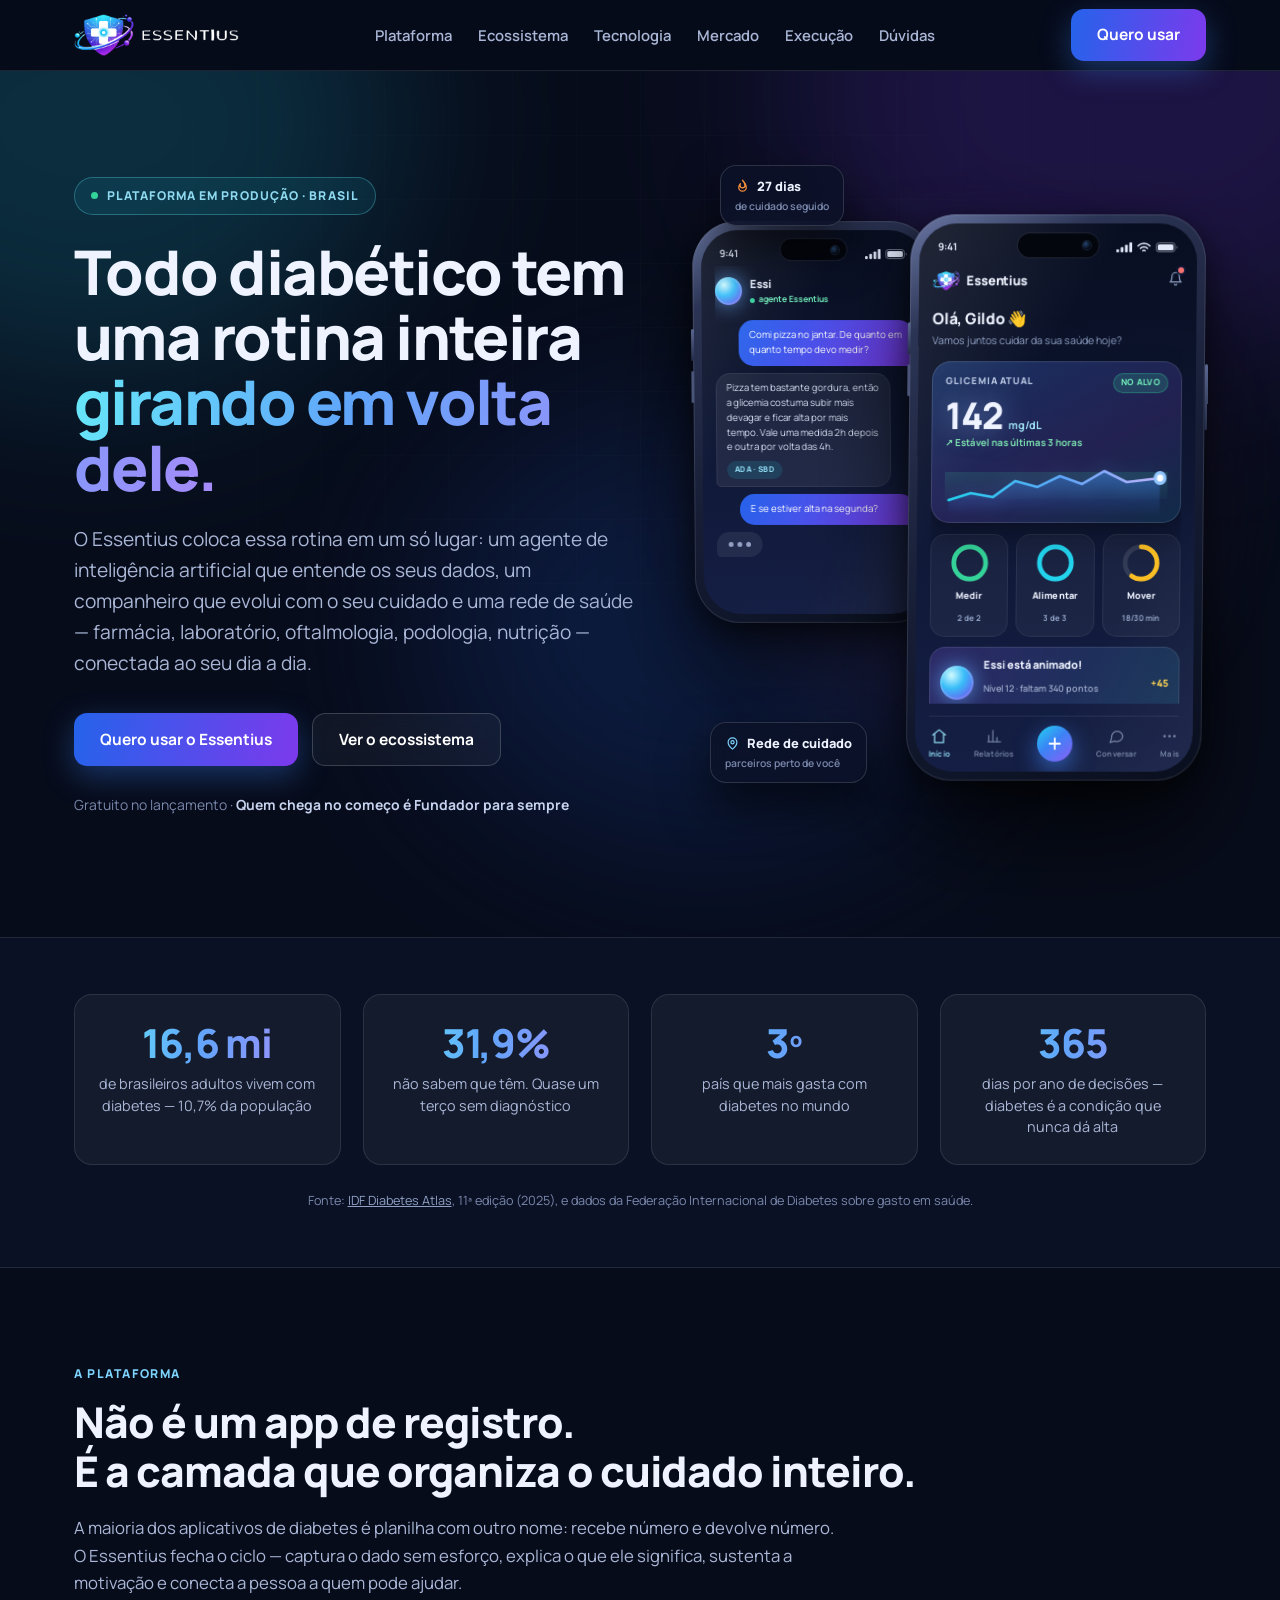
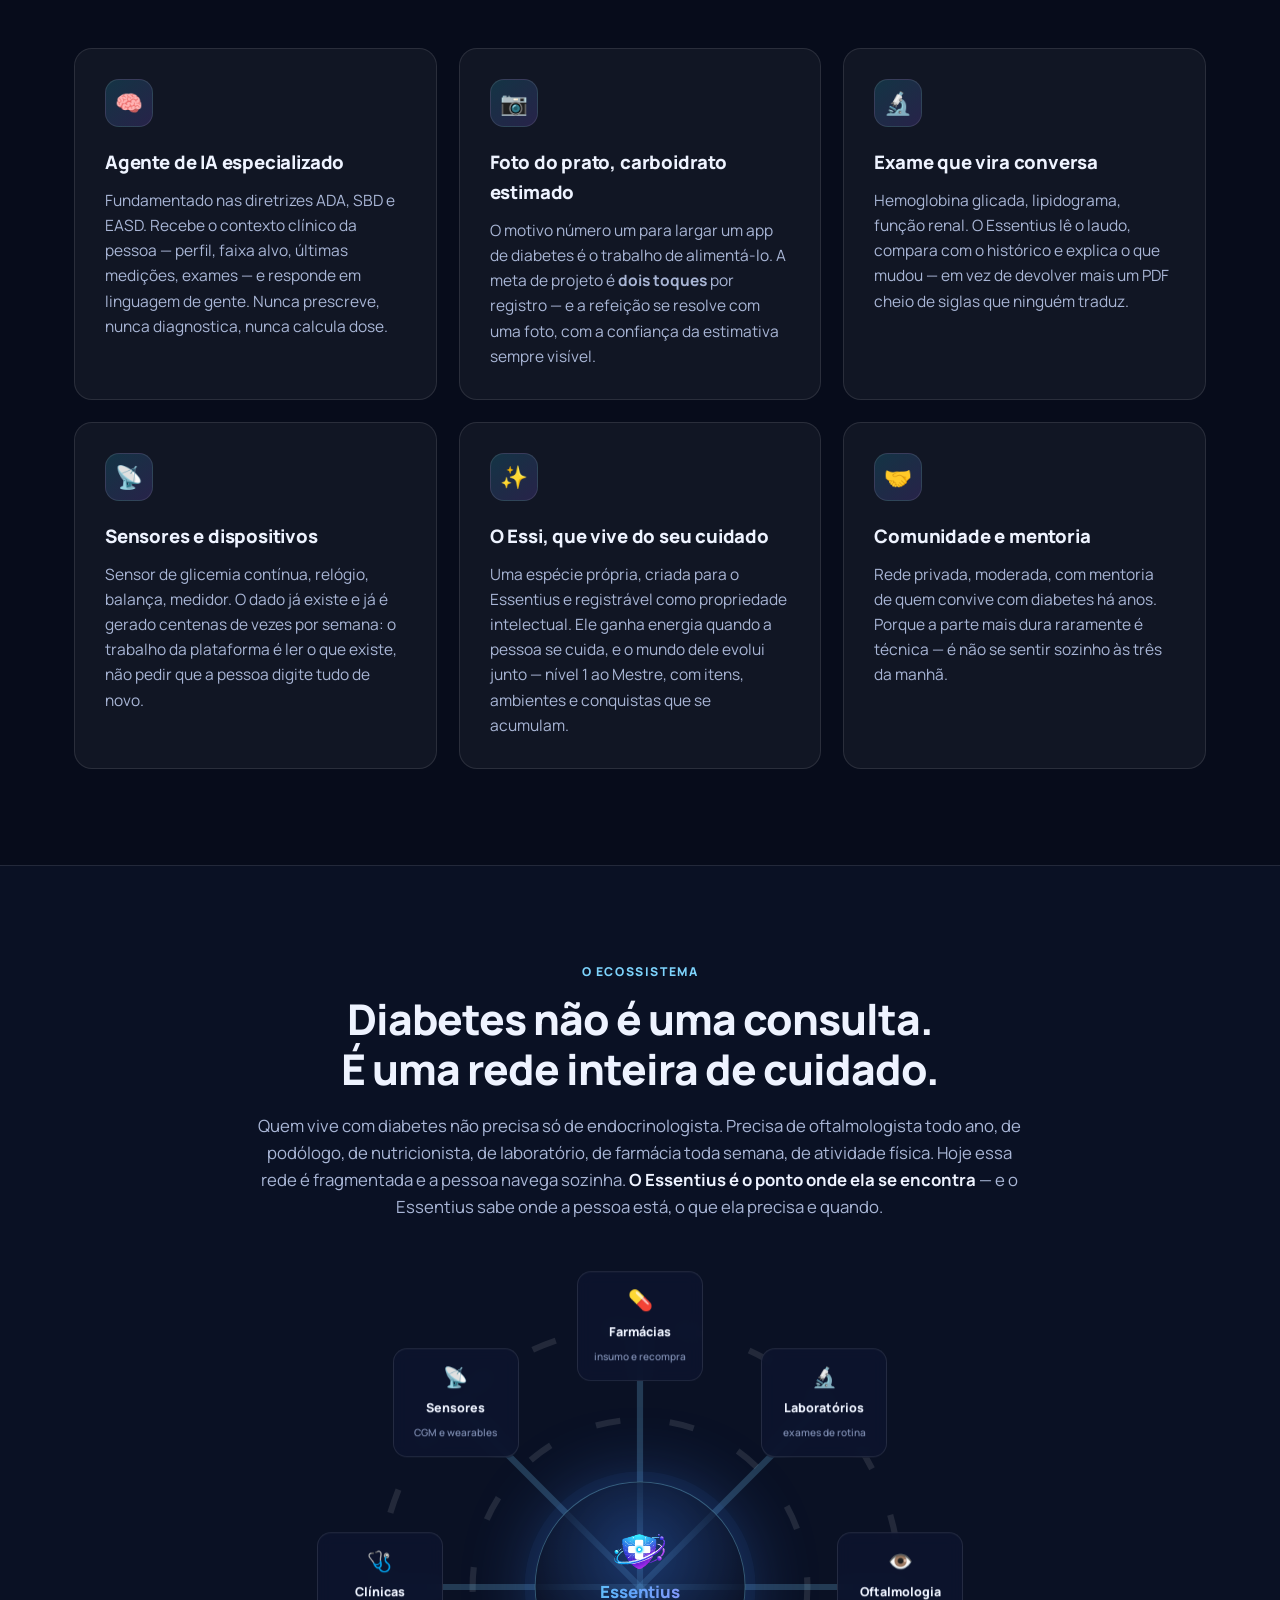
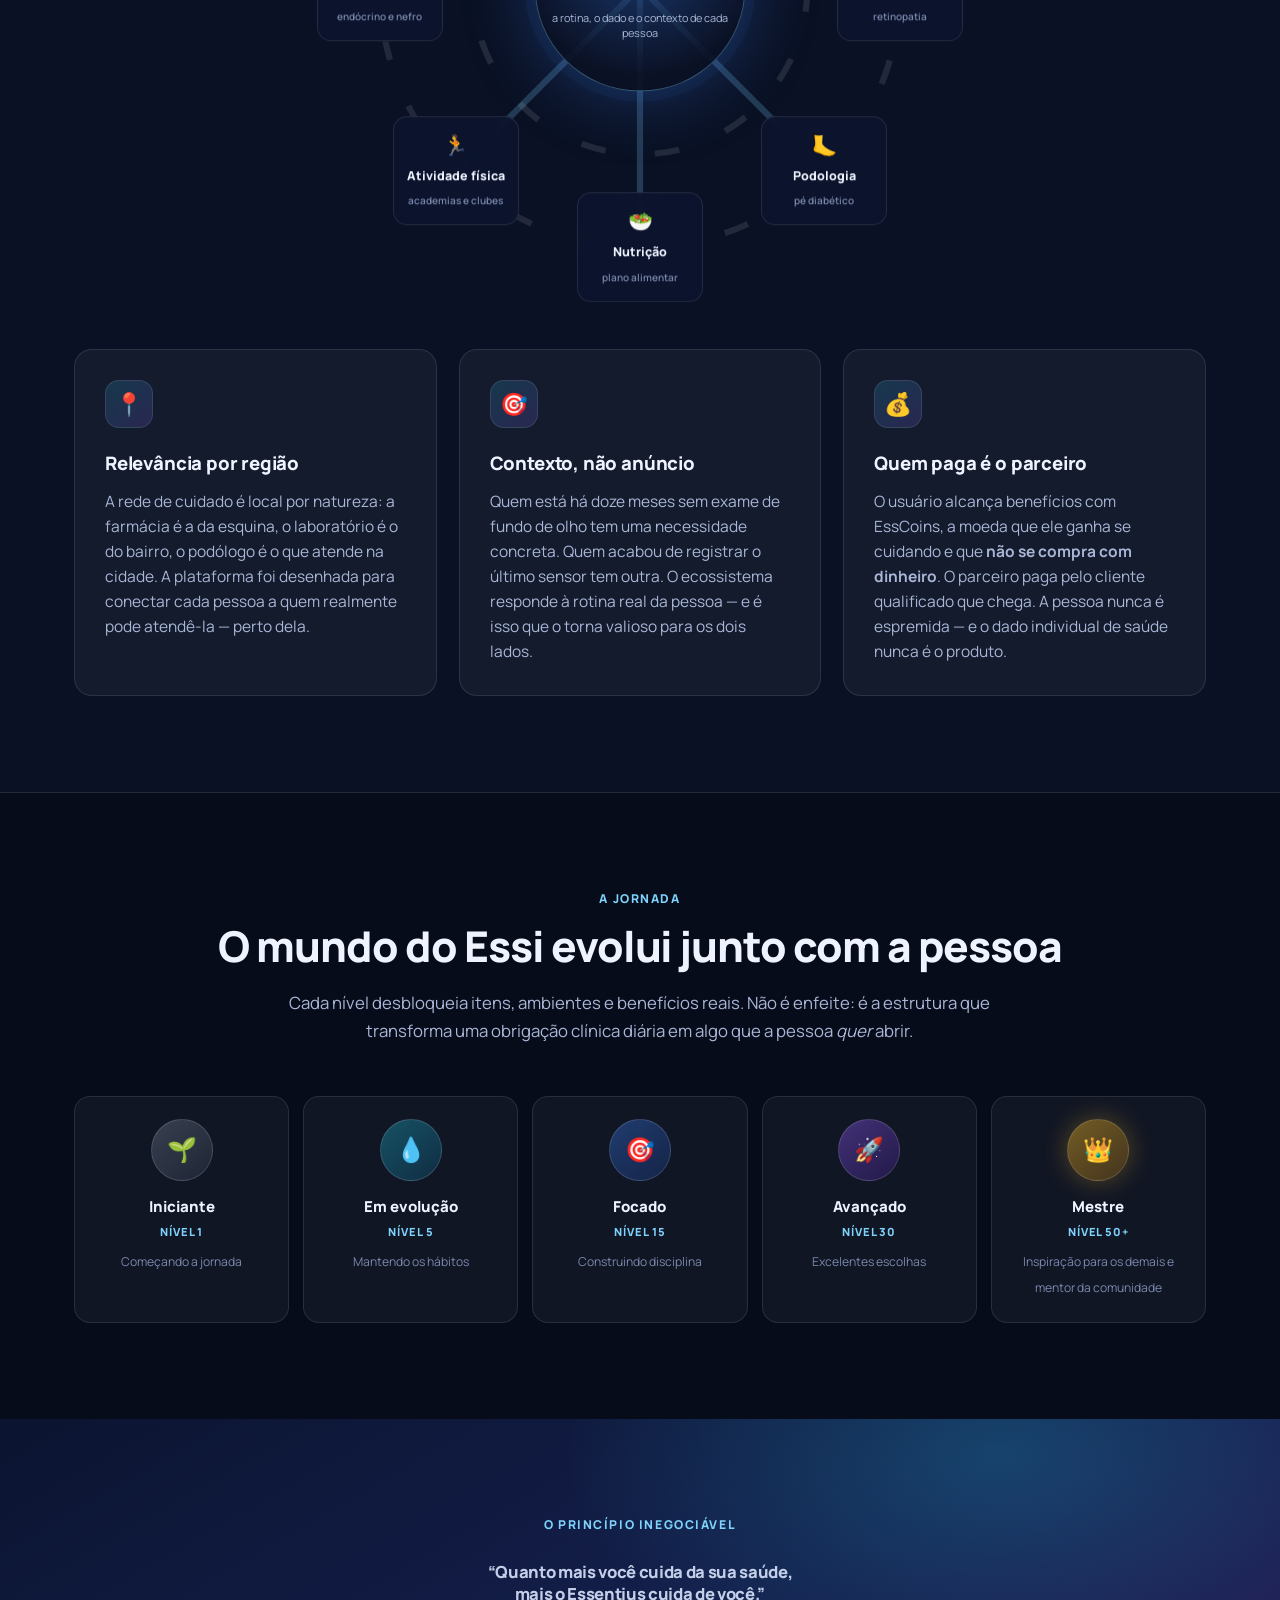
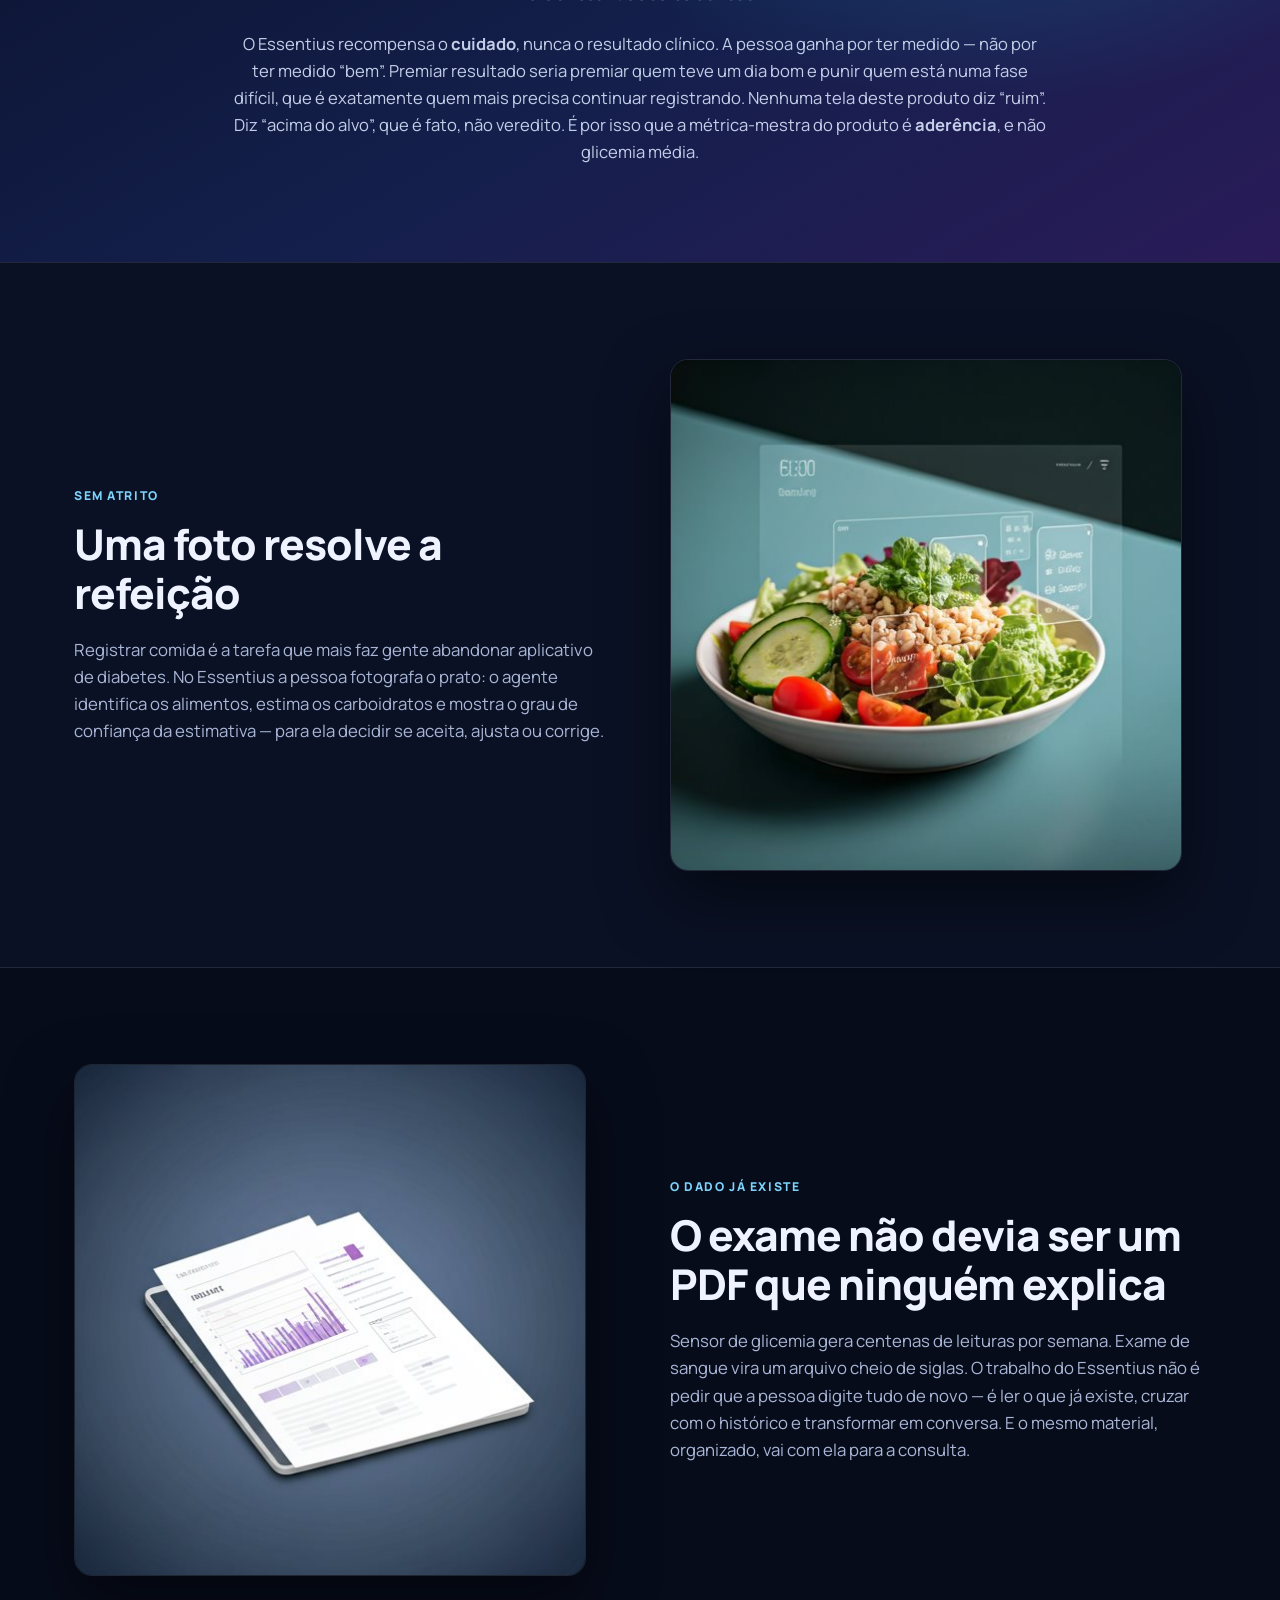
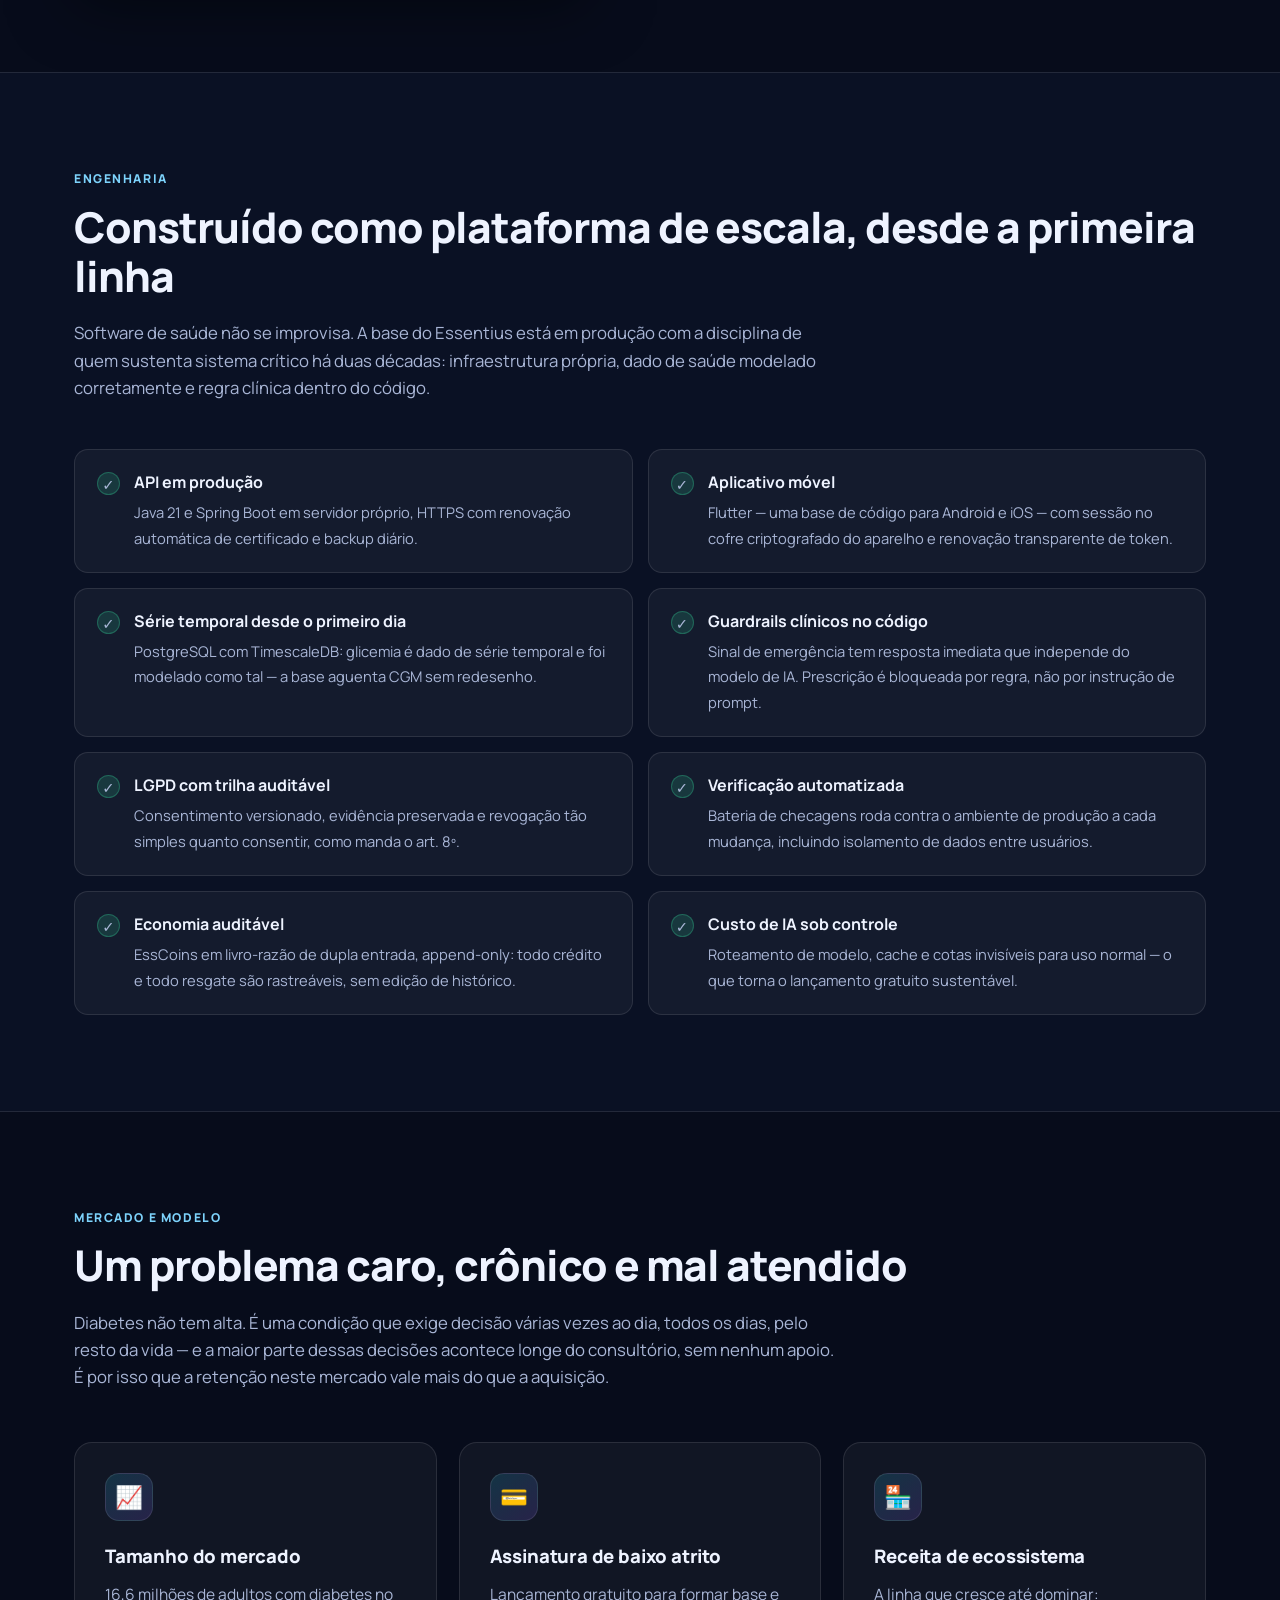
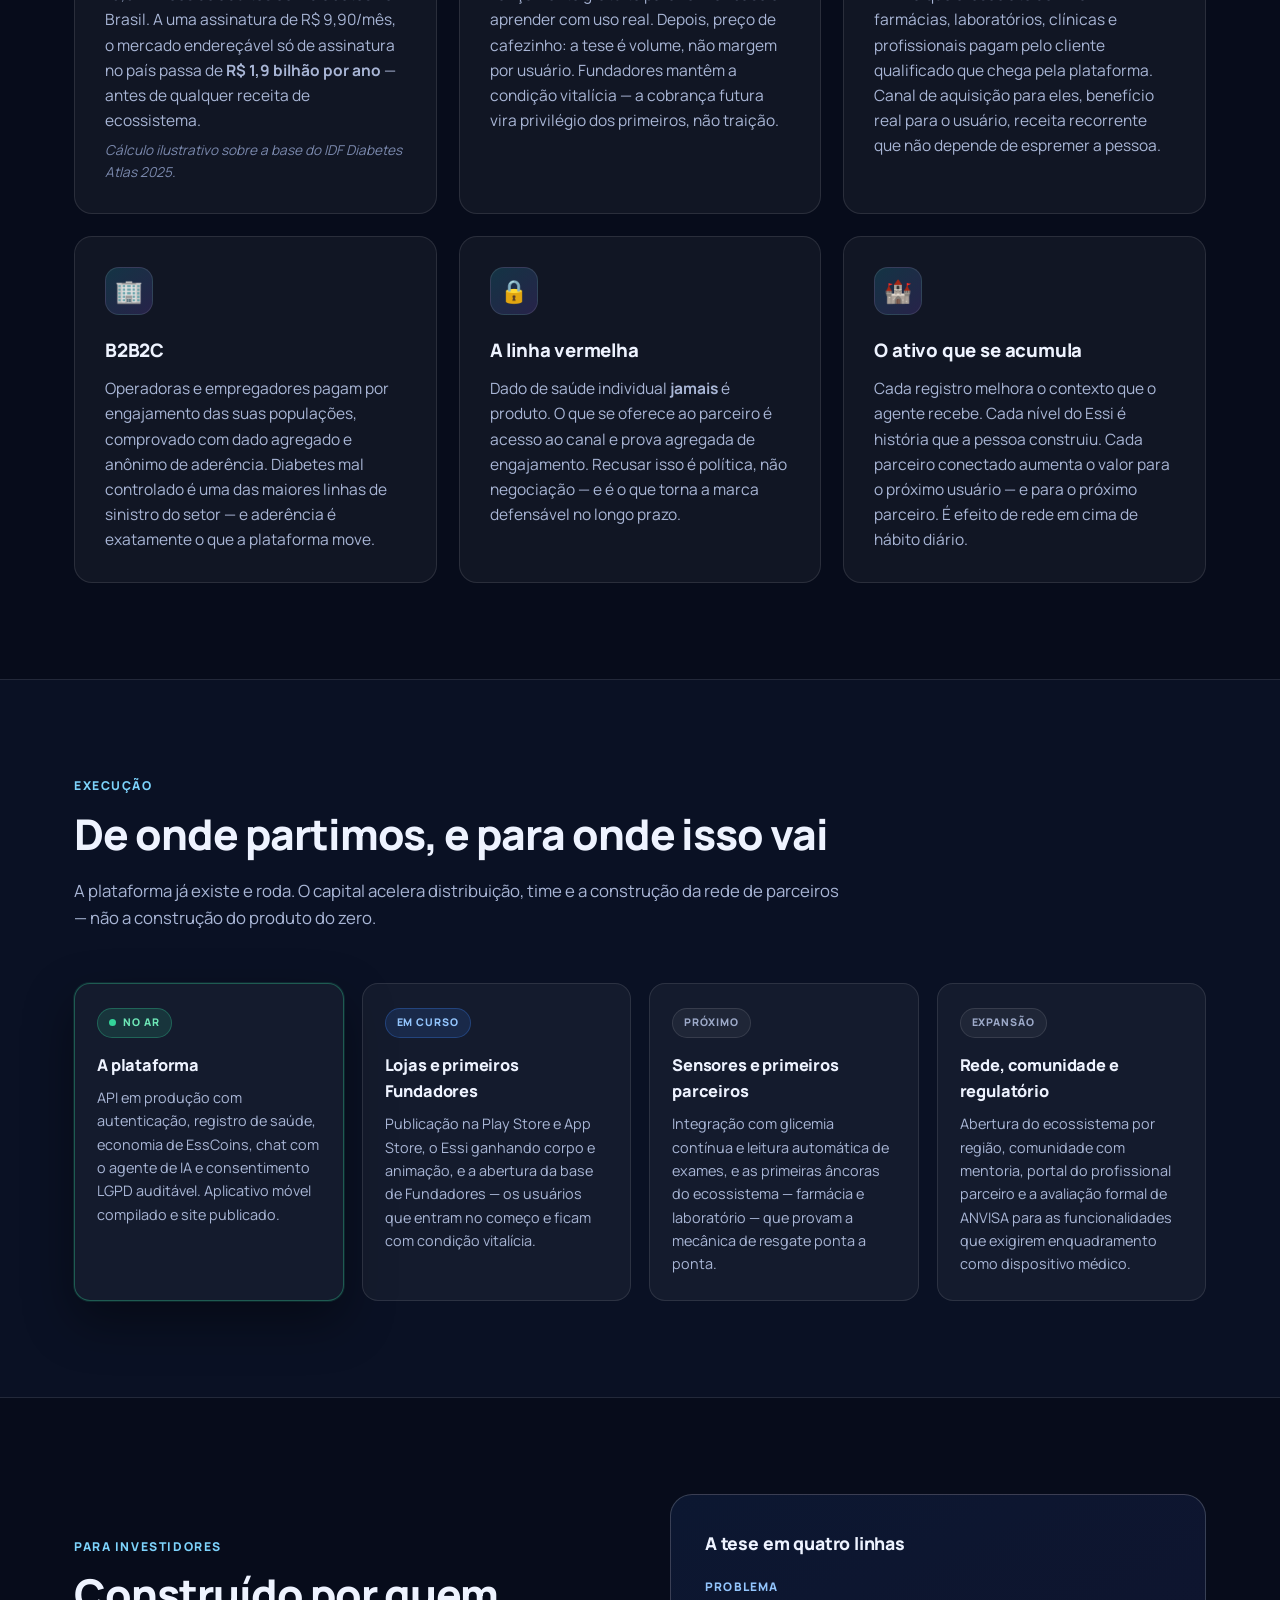
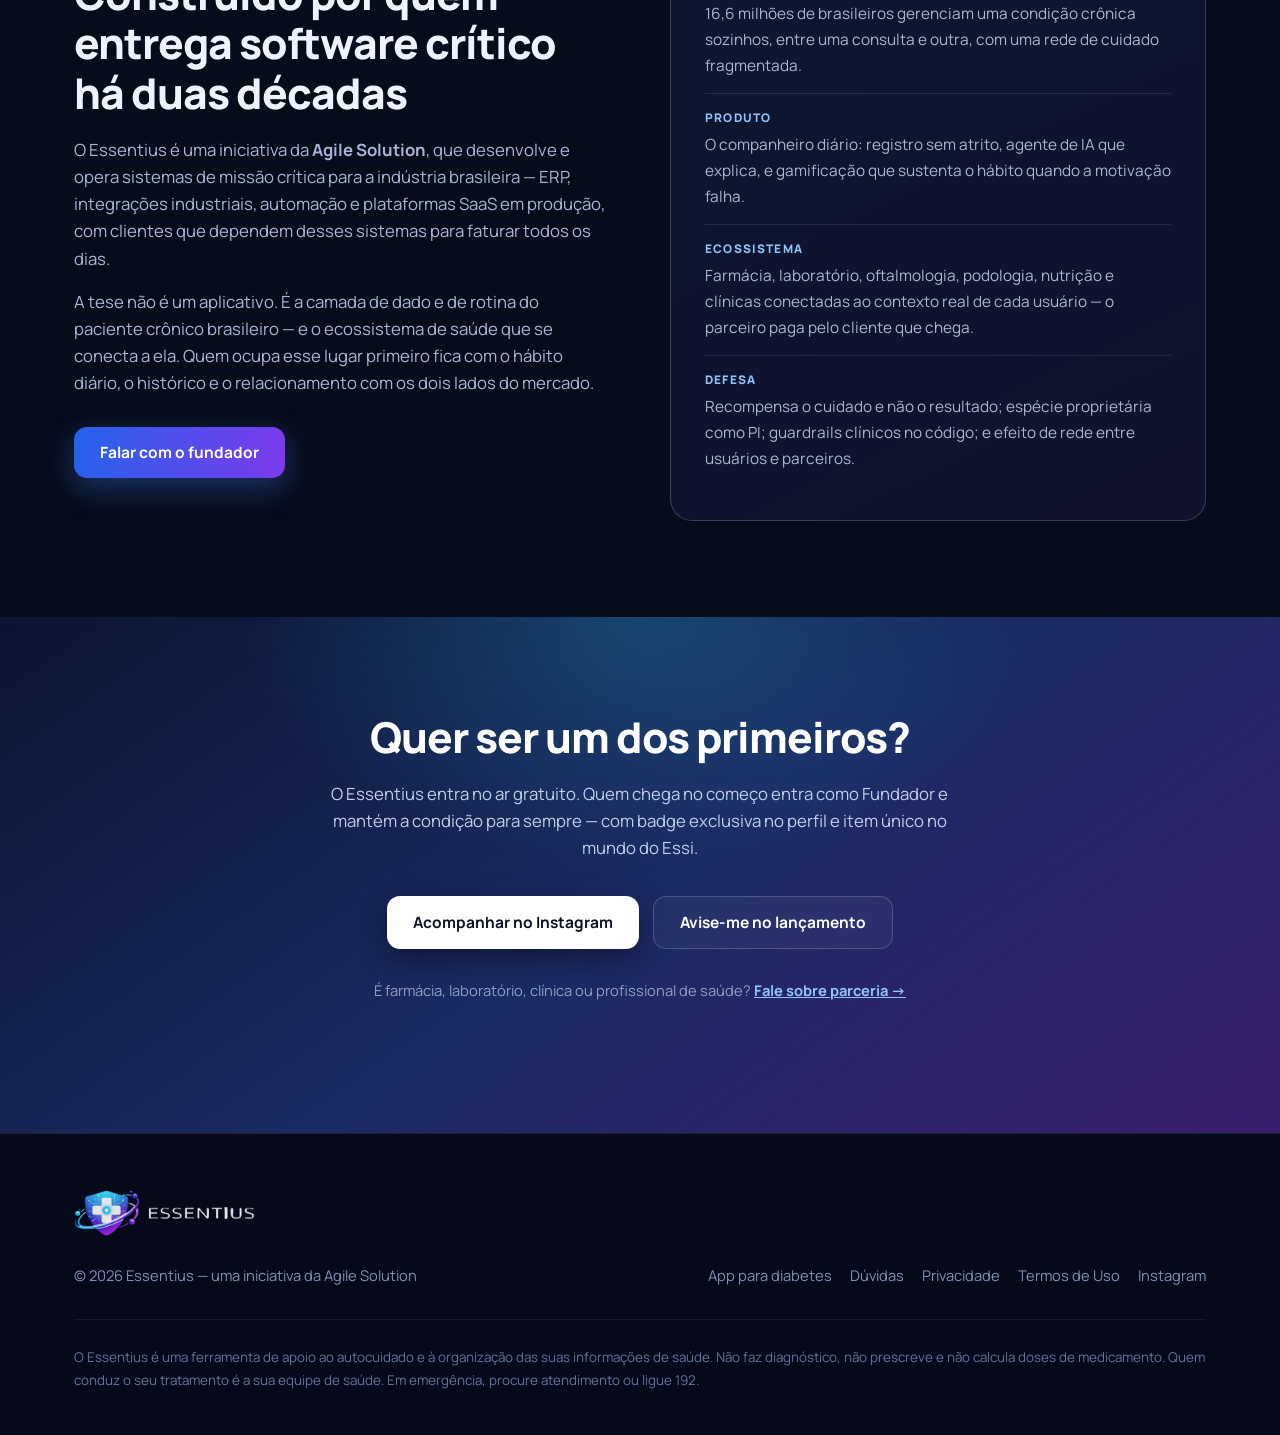
==== commit 893697b1: "Hero: os dois aparelhos passeiam por dez telas do produto Uma tela parada mostra uma funcao. O Essen" ====
--- a/index.html
+++ b/index.html
@@ -318,6 +318,74 @@
   @keyframes saltar{0%,62%,100%{opacity:.28;transform:translateY(0)}
                     31%{opacity:1;transform:translateY(-3px)}}
 
+  /* ---- ciclo de telas: cada aparelho passeia pelas funcoes ---- */
+  .cenas{position:relative}
+  .fone-g .cenas{height:398px}
+  .fone-p .cenas{height:338px}
+  .cena{position:absolute;inset:0;overflow:hidden;opacity:0;
+        animation:ciclo 20s infinite}
+  .cena:first-child{opacity:1}
+  @keyframes ciclo{
+    0%{opacity:0;transform:translateY(10px) scale(.982)}
+    2.4%{opacity:1;transform:none}
+    18%{opacity:1;transform:none}
+    20.4%{opacity:0;transform:translateY(-10px) scale(.982)}
+    100%{opacity:0;transform:translateY(10px) scale(.982)}
+  }
+  .cena:nth-child(2){animation-delay:-16s}
+  .cena:nth-child(3){animation-delay:-12s}
+  .cena:nth-child(4){animation-delay:-8s}
+  .cena:nth-child(5){animation-delay:-4s}
+  .fone-p .cena{animation-delay:-2s}
+  .fone-p .cena:nth-child(2){animation-delay:-18s}
+  .fone-p .cena:nth-child(3){animation-delay:-14s}
+  .fone-p .cena:nth-child(4){animation-delay:-10s}
+  .fone-p .cena:nth-child(5){animation-delay:-6s}
+
+  .tit-cena{display:flex;align-items:center;justify-content:space-between;margin-bottom:9px}
+  .tit-cena b{font-size:.81rem;font-weight:800;letter-spacing:-.012em}
+  .tit-cena span{font-size:.55rem;color:#8FA0C4;font-weight:700}
+  .bloco{border-radius:16px;padding:11px 12px;background:rgba(255,255,255,.05);
+         box-shadow:0 0 0 1px rgba(255,255,255,.08) inset}
+  .bloco+.bloco{margin-top:8px}
+  .item{display:flex;align-items:center;gap:9px;padding:8px 10px;border-radius:13px;
+        background:rgba(255,255,255,.045);box-shadow:0 0 0 1px rgba(255,255,255,.07) inset}
+  .item+.item{margin-top:6px}
+  .item-ic{width:27px;height:27px;border-radius:9px;flex:none;display:grid;place-items:center;
+           color:#A5DDF5;background:linear-gradient(140deg,rgba(34,211,238,.20),rgba(139,92,246,.24))}
+  .item-tx{flex:1;min-width:0}
+  .item-tx b{display:block;font-size:.62rem;font-weight:800;white-space:nowrap;overflow:hidden;
+             text-overflow:ellipsis}
+  .item-tx span{display:block;font-size:.53rem;color:#8FA0C4;font-weight:600;white-space:nowrap;
+                overflow:hidden;text-overflow:ellipsis}
+  .item-vl{flex:none;font-size:.61rem;font-weight:800;white-space:nowrap}
+  .pt-cor{width:9px;height:9px;border-radius:50%;flex:none}
+  .chip{display:inline-flex;align-items:center;gap:5px;padding:4px 9px;border-radius:99px;
+        font-size:.51rem;font-weight:800;letter-spacing:.03em;white-space:nowrap}
+  .chip-ok{background:rgba(52,211,153,.17);color:#6EE7B7}
+  .chip-in{background:rgba(34,211,238,.15);color:#8FD9F0}
+  .chip-am{background:rgba(251,191,36,.16);color:#FCD34D}
+  .barra{height:6px;border-radius:99px;background:rgba(255,255,255,.12);overflow:hidden;margin-top:8px}
+  .barra i{display:block;height:100%;border-radius:99px}
+  .escala{display:flex;justify-content:space-between;margin-top:4px;
+          font-size:.49rem;color:#8FA0C4;font-weight:700}
+  .foto-prato{position:relative;height:92px;border-radius:15px;overflow:hidden}
+  .foto-prato img{width:100%;height:100%;object-fit:cover}
+  .foto-prato .chip{position:absolute;right:7px;bottom:7px;color:#E4EBFB;
+                    background:rgba(6,10,22,.72);backdrop-filter:blur(6px)}
+  .grande{font-size:1.62rem;font-weight:800;letter-spacing:-.032em;line-height:1.05}
+  .grande small{font-size:.58rem;font-weight:700;color:#9FE4F5;margin-left:4px;letter-spacing:0}
+  .fala{display:flex;gap:8px}
+  .fala p{font-size:.59rem;line-height:1.52;color:#D7E0F4}
+  .conquistas{display:grid;grid-template-columns:repeat(3,1fr);gap:6px;margin-top:9px}
+  .conq{border-radius:13px;padding:9px 3px;text-align:center;background:rgba(255,255,255,.05);
+        box-shadow:0 0 0 1px rgba(255,255,255,.07) inset}
+  .conq b{display:block;font-size:.7rem;font-weight:800}
+  .conq span{font-size:.46rem;color:#8FA0C4;font-weight:700}
+  .alerta{border-radius:16px;padding:12px;
+          background:linear-gradient(140deg,rgba(248,113,113,.26),rgba(251,146,60,.13));
+          box-shadow:0 0 0 1px rgba(248,113,113,.38) inset}
+
   .balao{position:absolute;z-index:4;padding:11px 15px;border-radius:16px;white-space:nowrap;
          background:rgba(11,18,40,.82);backdrop-filter:blur(14px);
          box-shadow:0 0 0 1px rgba(255,255,255,.14) inset,0 22px 48px rgba(0,0,0,.62);
@@ -560,22 +628,122 @@
               </div>
             </div>
 
-            <div class="chat-topo">
-              <div class="essi-orb" style="width:28px;height:28px"></div>
-              <div class="chat-nome">
-                <b>Essi</b>
-                <span><span class="ponto" style="width:5px;height:5px"></span> agente Essentius</span>
-              </div>
-            </div>
-
-            <div class="msg msg-eu">Comi pizza no jantar. Devo medir de quanto em quanto tempo?</div>
-            <div class="msg msg-ia">
-              Pizza tem bastante gordura, então a glicemia costuma subir mais devagar e ficar
-              alta por mais tempo. Vale uma medida 2h depois e outra por volta das 4h.
-              <span class="msg-fonte">ADA · SBD</span>
-            </div>
-            <div class="msg msg-eu">E se estiver alta na segunda?</div>
-            <div class="digitando"><i></i><i></i><i></i></div>
+            <div class="cenas">
+            <!-- 1 · conversa com o agente -->
+            <div class="cena">
+              <div class="chat-topo">
+                <div class="essi-orb" style="width:28px;height:28px"></div>
+                <div class="chat-nome">
+                  <b>Essi</b>
+                  <span><span class="ponto" style="width:5px;height:5px"></span> agente Essentius</span>
+                </div>
+              </div>
+              <div class="msg msg-eu">Comi pizza no jantar. De quanto em quanto tempo devo medir?</div>
+              <div class="msg msg-ia">
+                Pizza tem bastante gordura, então a glicemia costuma subir mais devagar e ficar
+                alta por mais tempo. Vale uma medida 2h depois e outra por volta das 4h.
+                <span class="msg-fonte">ADA · SBD</span>
+              </div>
+              <div class="msg msg-eu">E se estiver alta na segunda?</div>
+              <div class="digitando"><i></i><i></i><i></i></div>
+            </div>
+
+            <!-- 2 · comunidade -->
+            <div class="cena">
+              <div class="tit-cena"><b>Comunidade</b><span>grupo DM2</span></div>
+              <div class="bloco">
+                <p style="font-size:.63rem;font-weight:700;line-height:1.45">
+                  Alguém mais fica com muito sono depois do almoço?</p>
+                <span class="chip chip-in" style="margin-top:7px">12 respostas</span>
+              </div>
+              <div class="bloco">
+                <div style="display:flex;align-items:center;gap:7px;margin-bottom:6px">
+                  <span class="essi-orb" style="width:20px;height:20px;
+                        background:radial-gradient(circle at 34% 28%,#FDE68A,#F59E0B 45%,#B45309)"
+                        aria-hidden="true"></span>
+                  <div style="flex:1;min-width:0">
+                    <b style="font-size:.58rem;display:block">Roberto</b>
+                    <span style="font-size:.5rem;color:#FCD34D;font-weight:800">MENTOR · DM1 há 30 anos</span>
+                  </div>
+                </div>
+                <p style="font-size:.58rem;line-height:1.5;color:#D7E0F4">
+                  Comigo era o arroz branco. Troquei metade por feijão e legumes e o sono
+                  praticamente sumiu. Vale medir 2h depois pra ver o seu caso.</p>
+                <span class="chip chip-ok" style="margin-top:7px">24 acharam útil</span>
+              </div>
+              <p style="font-size:.53rem;color:#8FA0C4;font-weight:600;margin-top:9px">
+                Rede privada e moderada. Só quem convive com diabetes.</p>
+            </div>
+
+            <!-- 3 · loja de beneficios -->
+            <div class="cena">
+              <div class="tit-cena"><b>Seus EssCoins</b><span>saldo</span></div>
+              <div class="bloco" style="text-align:center;padding:13px 12px">
+                <div class="grande" style="color:#FCD34D">2.450</div>
+                <span class="chip chip-am" style="margin-top:5px">ganhos se cuidando</span>
+              </div>
+              <div style="margin-top:8px">
+                <div class="item">
+                  <span class="item-ic"><svg width="14" height="14" viewBox="0 0 24 24" fill="none" stroke="currentColor" stroke-width="2" stroke-linecap="round"><rect x="2.5" y="7.5" width="19" height="9" rx="4.5" transform="rotate(-45 12 12)"/><path d="M8.5 8.5 15.5 15.5"/></svg></span>
+                  <div class="item-tx"><b>Farmácia</b><span>20% em tiras e lancetas</span></div>
+                  <span class="item-vl" style="color:#FCD34D">800</span>
+                </div>
+                <div class="item">
+                  <span class="item-ic"><svg width="14" height="14" viewBox="0 0 24 24" fill="none" stroke="currentColor" stroke-width="2" stroke-linecap="round" stroke-linejoin="round"><path d="M9 3v6.5L4.6 17A2.6 2.6 0 0 0 6.9 21h10.2a2.6 2.6 0 0 0 2.3-4L15 9.5V3"/><path d="M8 3h8"/></svg></span>
+                  <div class="item-tx"><b>Laboratório</b><span>hemoglobina glicada</span></div>
+                  <span class="item-vl" style="color:#FCD34D">1.200</span>
+                </div>
+                <div class="item">
+                  <span class="item-ic"><svg width="14" height="14" viewBox="0 0 24 24" fill="none" stroke="currentColor" stroke-width="2" stroke-linecap="round" stroke-linejoin="round"><path d="M11 20c0-7 3-11 9-12 0 8-3.5 12-9 12Z"/><path d="M11 20c0-5-2.5-8-7-8.5C4 17 7 20 11 20Z"/></svg></span>
+                  <div class="item-tx"><b>Nutricionista</b><span>consulta parceira</span></div>
+                  <span class="item-vl" style="color:#FCD34D">2.000</span>
+                </div>
+              </div>
+              <p style="font-size:.52rem;color:#8FA0C4;font-weight:600;margin-top:9px;line-height:1.5">
+                EssCoins não se compram com dinheiro. Quem paga o benefício é o parceiro.</p>
+            </div>
+
+            <!-- 4 · mundo do essi -->
+            <div class="cena">
+              <div class="tit-cena"><b>Seu mundo</b><span>nível 12</span></div>
+              <div class="bloco" style="text-align:center;padding:14px 12px">
+                <span class="essi-orb" style="width:52px;height:52px;margin:0 auto 9px" aria-hidden="true"></span>
+                <b style="display:block;font-size:.72rem">Essi · Focado</b>
+                <span style="font-size:.53rem;color:#8FA0C4;font-weight:700">faltam 340 pontos para o nível 13</span>
+                <div class="essi-xp" style="margin-top:8px"><i></i></div>
+              </div>
+              <div class="conquistas">
+                <div class="conq"><b style="color:#FB923C">27</b><span>DIAS SEGUIDOS</span></div>
+                <div class="conq"><b style="color:#FCD34D">2.450</b><span>ESSCOINS</span></div>
+                <div class="conq"><b style="color:#6EE7B7">87%</b><span>DA META</span></div>
+              </div>
+              <div class="item" style="margin-top:8px">
+                <span class="item-ic"><svg width="14" height="14" viewBox="0 0 24 24" fill="none" stroke="currentColor" stroke-width="2" stroke-linecap="round" stroke-linejoin="round"><path d="M8 21h8"/><path d="M12 17v4"/><path d="M6 4h12v5a6 6 0 0 1-12 0Z"/><path d="M18 5h3v2a3 3 0 0 1-3 3M6 5H3v2a3 3 0 0 0 3 3"/></svg></span>
+                <div class="item-tx"><b>Novo ambiente</b><span>laboratório desbloqueado</span></div>
+              </div>
+            </div>
+
+            <!-- 5 · alerta e familia -->
+            <div class="cena">
+              <div class="tit-cena"><b>Alerta</b><span>há 4 minutos</span></div>
+              <div class="alerta">
+                <span class="chip" style="background:rgba(248,113,113,.28);color:#FCA5A5">HIPOGLICEMIA</span>
+                <div class="grande" style="margin-top:6px">58<small style="color:#FCA5A5">mg/dL</small></div>
+                <p style="font-size:.58rem;line-height:1.5;color:#F5D7D7;margin-top:5px">
+                  Tome 15 g de carboidrato de absorção rápida e meça de novo em 15 minutos.</p>
+              </div>
+              <div class="item" style="margin-top:8px">
+                <span class="item-ic"><svg width="14" height="14" viewBox="0 0 24 24" fill="none" stroke="currentColor" stroke-width="2.2" stroke-linecap="round" stroke-linejoin="round"><path d="M20 6 9 17l-5-5"/></svg></span>
+                <div class="item-tx"><b>Maria foi avisada</b><span>perfil família</span></div>
+              </div>
+              <div class="item">
+                <span class="item-ic"><svg width="14" height="14" viewBox="0 0 24 24" fill="none" stroke="currentColor" stroke-width="2" stroke-linecap="round" stroke-linejoin="round"><path d="M12 21s-7-4.6-7-10a7 7 0 0 1 14 0c0 5.4-7 10-7 10Z"/><path d="M12 6v6M9 9h6"/></svg></span>
+                <div class="item-tx"><b>Emergência</b><span>ligar 192</span></div>
+              </div>
+              <p style="font-size:.52rem;color:#8FA0C4;font-weight:600;margin-top:9px;line-height:1.5">
+                Segurança nunca fica atrás de assinatura. Alerta é grátis, sempre.</p>
+            </div>
+            </div>
           </div>
         </div>
       </div>
@@ -607,6 +775,9 @@
               <span class="app-sino"><svg width="15" height="15" viewBox="0 0 24 24" fill="none" stroke="currentColor" stroke-width="1.9" stroke-linecap="round" stroke-linejoin="round"><path d="M18 8A6 6 0 0 0 6 8c0 7-3 9-3 9h18s-3-2-3-9"/><path d="M13.7 21a2 2 0 0 1-3.4 0"/></svg></span>
             </div>
 
+            <div class="cenas">
+            <!-- 1 · painel do dia -->
+            <div class="cena">
             <div class="app-saud">Olá, Gildo 👋</div>
             <div class="app-sub">Vamos juntos cuidar da sua saúde hoje?</div>
 
@@ -673,6 +844,132 @@
                 <div class="essi-xp"><i></i></div>
               </div>
               <span class="essi-coins">+45</span>
+            </div>
+            </div>
+
+            <!-- 2 · refeicao por foto -->
+            <div class="cena">
+              <div class="tit-cena"><b>Refeição analisada</b><span>agora há pouco</span></div>
+              <div class="foto-prato">
+                <img src="assets/img1.jpg" alt="" width="512" height="512" loading="lazy"/>
+                <span class="chip">Confiança 87%</span>
+              </div>
+              <div class="bloco" style="margin-top:9px">
+                <div class="glic-rot">Carboidratos estimados</div>
+                <div class="grande">42 g<small>no prato</small></div>
+                <div class="barra"><i style="width:58%;background:linear-gradient(90deg,#22D3EE,#60A5FA)"></i></div>
+              </div>
+              <div style="margin-top:8px">
+                <div class="item"><span class="pt-cor" style="background:#60A5FA"></span>
+                  <div class="item-tx"><b>Grão-de-bico</b><span>1 concha</span></div><span class="item-vl">28 g</span></div>
+                <div class="item"><span class="pt-cor" style="background:#34D399"></span>
+                  <div class="item-tx"><b>Folhas, tomate e pepino</b><span>1 prato</span></div><span class="item-vl">6 g</span></div>
+                <div class="item"><span class="pt-cor" style="background:#A78BFA"></span>
+                  <div class="item-tx"><b>Grãos e sementes</b><span>2 colheres</span></div><span class="item-vl">8 g</span></div>
+              </div>
+              <div style="display:flex;align-items:center;justify-content:space-between;margin-top:10px">
+                <span class="chip chip-in">Você confirma ou ajusta</span>
+                <span class="essi-coins">+15 EssCoins</span>
+              </div>
+            </div>
+
+            <!-- 3 · exame interpretado -->
+            <div class="cena">
+              <div class="tit-cena"><b>Exame interpretado</b><span>há 2 dias</span></div>
+              <div class="bloco">
+                <div style="display:flex;align-items:flex-end;justify-content:space-between;gap:8px">
+                  <div>
+                    <div class="glic-rot">Hemoglobina glicada</div>
+                    <div class="grande">7,2<small>%</small></div>
+                  </div>
+                  <span class="chip chip-ok">↓ 0,9 desde março</span>
+                </div>
+                <div class="barra"><i style="width:46%;background:linear-gradient(90deg,#34D399,#FBBF24)"></i></div>
+                <div class="escala"><span>6%</span><span>alvo &lt; 7%</span><span>10%</span></div>
+              </div>
+              <div class="bloco">
+                <div class="fala">
+                  <span class="essi-orb" style="width:22px;height:22px" aria-hidden="true"></span>
+                  <p>Caiu 0,9 ponto em quatro meses. Esse exame reflete os últimos três meses
+                     inteiros, não só a última semana — vale levar essa comparação na consulta.</p>
+                </div>
+              </div>
+              <div class="item" style="margin-top:8px">
+                <span class="item-ic"><svg width="15" height="15" viewBox="0 0 24 24" fill="none" stroke="currentColor" stroke-width="1.9" stroke-linecap="round" stroke-linejoin="round"><path d="M14 3H7a2 2 0 0 0-2 2v14a2 2 0 0 0 2 2h10a2 2 0 0 0 2-2V8Z"/><path d="M14 3v5h5"/><path d="M9 13h6M9 17h4"/></svg></span>
+                <div class="item-tx"><b>Resumo para a consulta</b><span>exames, tendências e hábitos</span></div>
+                <span class="chip chip-ok">Pronto</span>
+              </div>
+            </div>
+
+            <!-- 4 · tendencias -->
+            <div class="cena">
+              <div class="tit-cena"><b>Últimos 14 dias</b><span>relatório</span></div>
+              <div class="bloco">
+                <div style="display:flex;align-items:flex-end;justify-content:space-between;gap:8px">
+                  <div>
+                    <div class="glic-rot">Tempo no alvo</div>
+                    <div class="grande">68<small>%</small></div>
+                  </div>
+                  <span class="chip chip-ok">↑ 6 pontos</span>
+                </div>
+                <svg width="100%" height="46" viewBox="0 0 200 46" preserveAspectRatio="none"
+                     style="margin-top:9px;display:block" aria-hidden="true">
+                  <g fill="#60A5FA">
+                    <rect x="1" y="20" width="9" height="26" rx="3" fill-opacity=".55"/>
+                    <rect x="15" y="26" width="9" height="20" rx="3" fill-opacity=".55"/>
+                    <rect x="29" y="14" width="9" height="32" rx="3" fill-opacity=".7"/>
+                    <rect x="43" y="24" width="9" height="22" rx="3" fill-opacity=".55"/>
+                    <rect x="57" y="18" width="9" height="28" rx="3" fill-opacity=".65"/>
+                    <rect x="71" y="10" width="9" height="36" rx="3" fill-opacity=".8"/>
+                    <rect x="85" y="22" width="9" height="24" rx="3" fill-opacity=".55"/>
+                    <rect x="99" y="16" width="9" height="30" rx="3" fill-opacity=".68"/>
+                    <rect x="113" y="8" width="9" height="38" rx="3" fill-opacity=".85"/>
+                    <rect x="127" y="19" width="9" height="27" rx="3" fill-opacity=".6"/>
+                    <rect x="141" y="12" width="9" height="34" rx="3" fill-opacity=".75"/>
+                    <rect x="155" y="6" width="9" height="40" rx="3" fill-opacity=".9"/>
+                    <rect x="169" y="15" width="9" height="31" rx="3" fill-opacity=".7"/>
+                    <rect x="183" y="4" width="9" height="42" rx="3" fill="#22D3EE"/>
+                  </g>
+                </svg>
+              </div>
+              <div style="margin-top:8px">
+                <div class="item"><span class="pt-cor" style="background:#60A5FA"></span>
+                  <div class="item-tx"><b>Glicemia média</b></div><span class="item-vl">138 mg/dL</span></div>
+                <div class="item"><span class="pt-cor" style="background:#F87171"></span>
+                  <div class="item-tx"><b>Hipoglicemias</b></div><span class="item-vl">2</span></div>
+                <div class="item"><span class="pt-cor" style="background:#FBBF24"></span>
+                  <div class="item-tx"><b>Variabilidade</b></div><span class="item-vl">31%</span></div>
+              </div>
+            </div>
+
+            <!-- 5 · dispositivos -->
+            <div class="cena">
+              <div class="tit-cena"><b>Tudo integrado</b><span>4 conectados</span></div>
+              <div class="item">
+                <span class="item-ic"><svg width="15" height="15" viewBox="0 0 24 24" fill="none" stroke="currentColor" stroke-width="1.9" stroke-linecap="round"><path d="M4.5 8.5a10 10 0 0 1 15 0"/><path d="M7.5 12a6 6 0 0 1 9 0"/><circle cx="12" cy="16.5" r="1.6" fill="currentColor" stroke="none"/></svg></span>
+                <div class="item-tx"><b>Sensor de glicemia</b><span>atualizado há 3 min</span></div>
+                <span class="chip chip-ok">Ativo</span>
+              </div>
+              <div class="item">
+                <span class="item-ic"><svg width="15" height="15" viewBox="0 0 24 24" fill="none" stroke="currentColor" stroke-width="1.9" stroke-linecap="round" stroke-linejoin="round"><rect x="6" y="6" width="12" height="12" rx="3"/><path d="M9 6V3h6v3M9 18v3h6v-3"/><path d="M12 10v2.5l1.8 1"/></svg></span>
+                <div class="item-tx"><b>Relógio</b><span>8.240 passos hoje</span></div>
+                <span class="item-vl" style="color:#6EE7B7">+20</span>
+              </div>
+              <div class="item">
+                <span class="item-ic"><svg width="15" height="15" viewBox="0 0 24 24" fill="none" stroke="currentColor" stroke-width="1.9" stroke-linecap="round" stroke-linejoin="round"><rect x="3" y="5" width="18" height="14" rx="3"/><path d="M8 12h8"/><path d="M12 9v6"/></svg></span>
+                <div class="item-tx"><b>Balança</b><span>78,4 kg · terça</span></div>
+                <span class="item-vl" style="color:#6EE7B7">−0,6</span>
+              </div>
+              <div class="item">
+                <span class="item-ic"><svg width="15" height="15" viewBox="0 0 24 24" fill="none" stroke="currentColor" stroke-width="1.9" stroke-linecap="round" stroke-linejoin="round"><path d="M3 12h4l2-5 3 10 2.5-6 1.5 3h5"/></svg></span>
+                <div class="item-tx"><b>Medidor de ponta de dedo</b><span>2 leituras hoje</span></div>
+                <span class="chip chip-in">Pareado</span>
+              </div>
+              <p style="font-size:.55rem;color:#8FA0C4;font-weight:600;margin-top:10px;line-height:1.5">
+                O dado já existe. O trabalho do Essentius é ler o que existe — não pedir que
+                você digite tudo de novo.
+              </p>
+            </div>
             </div>
 
             <div class="app-nav">
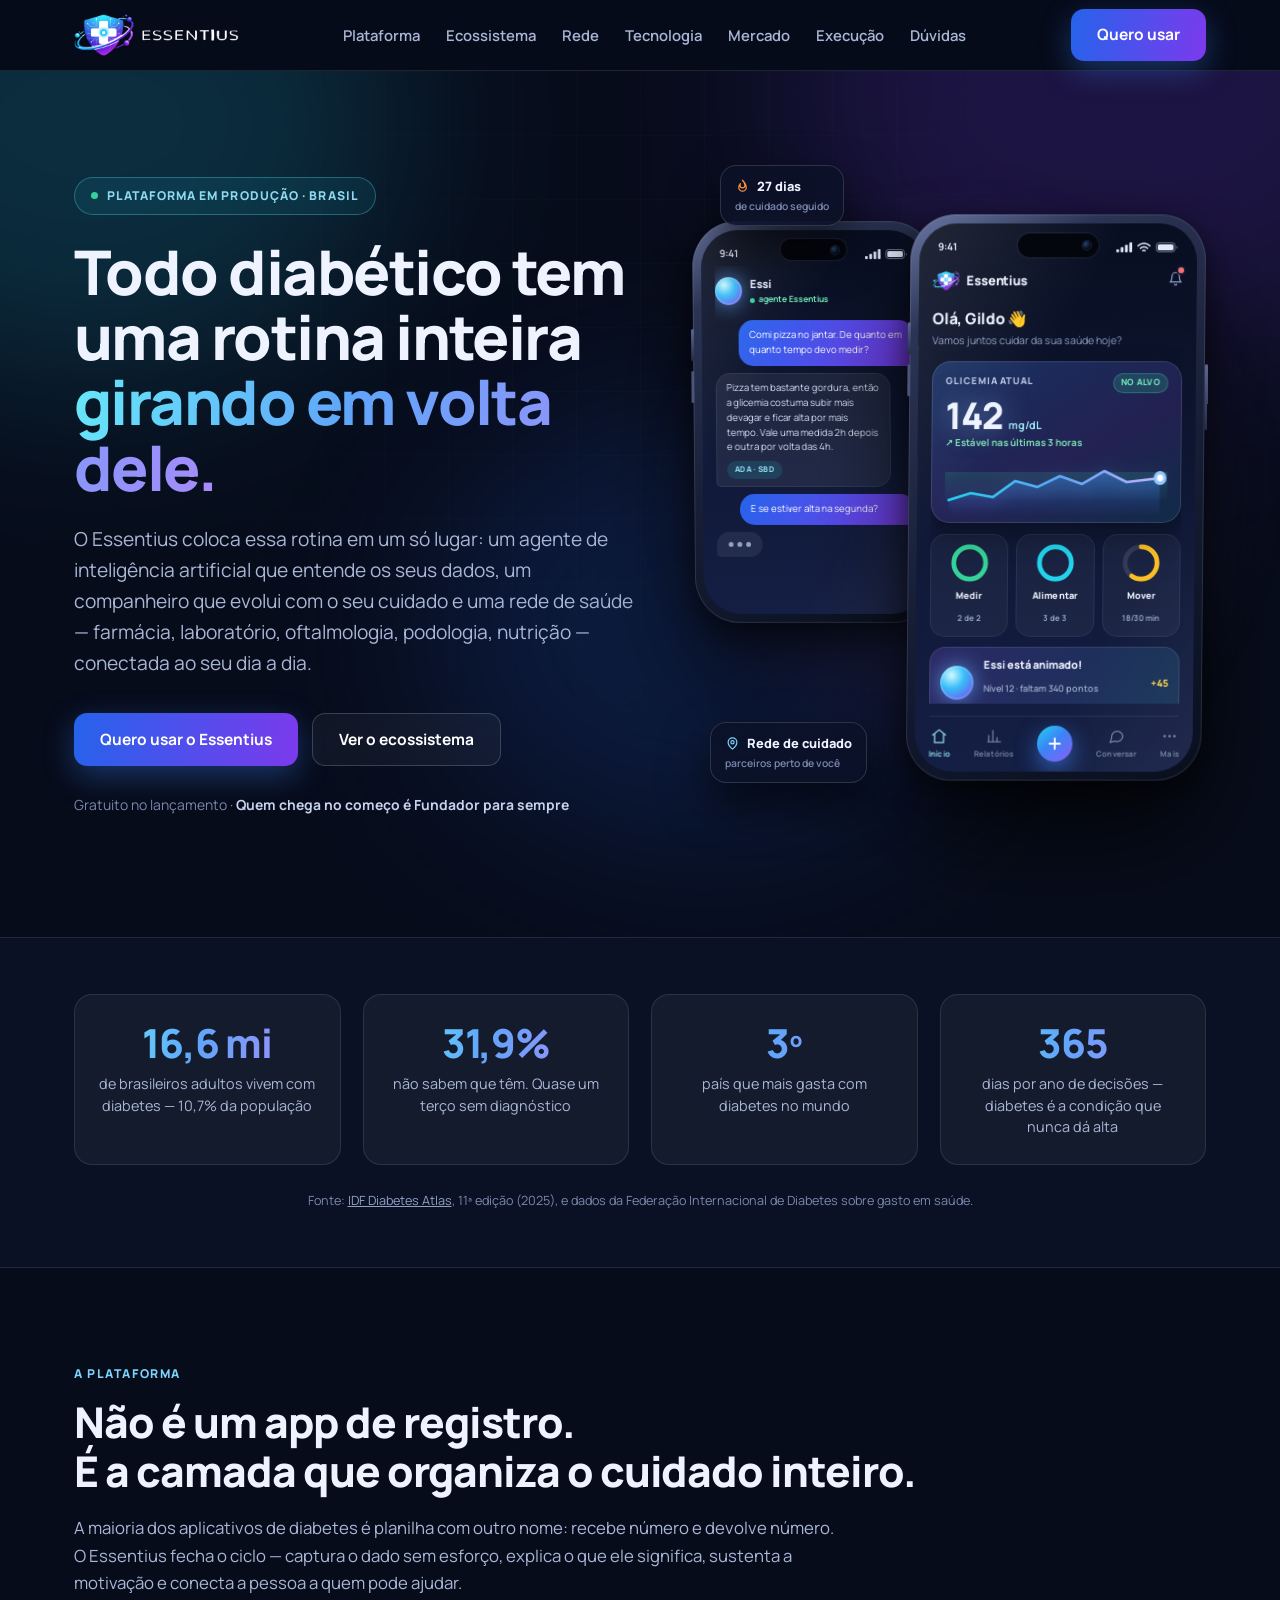
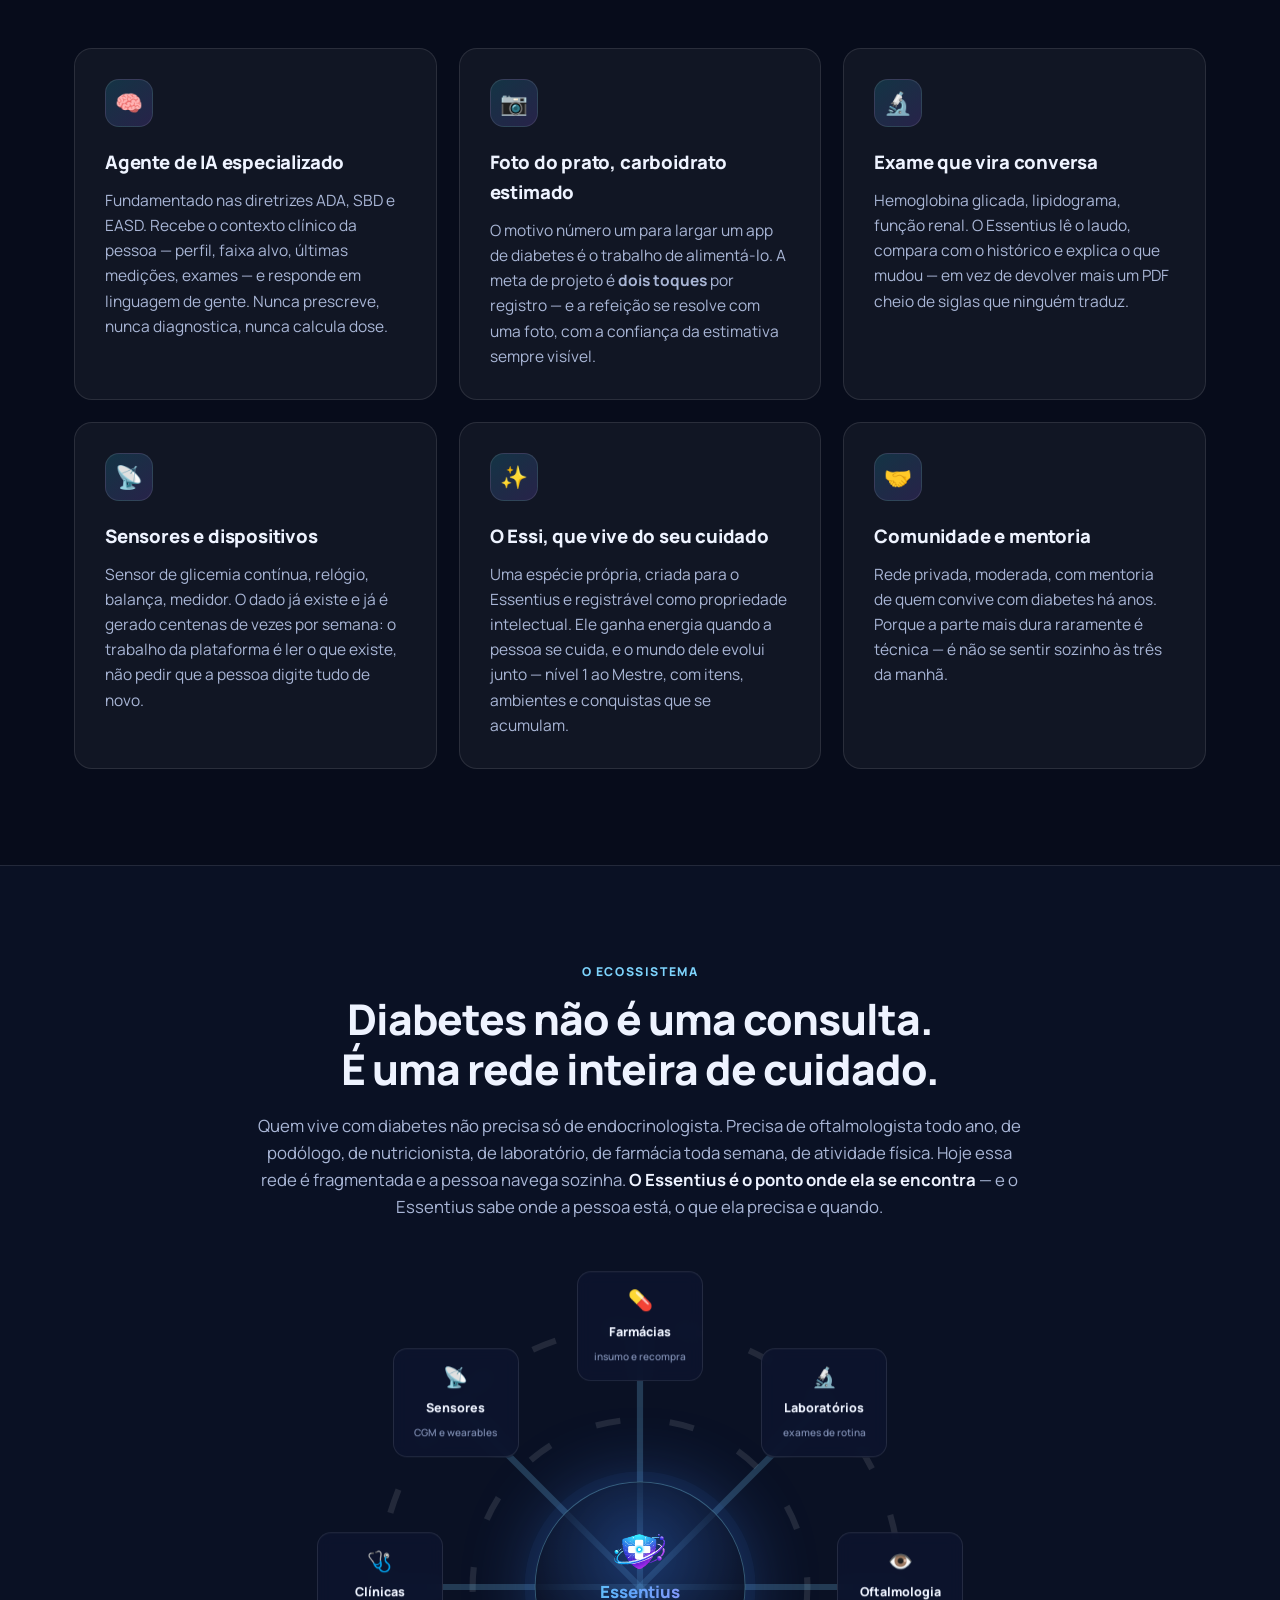
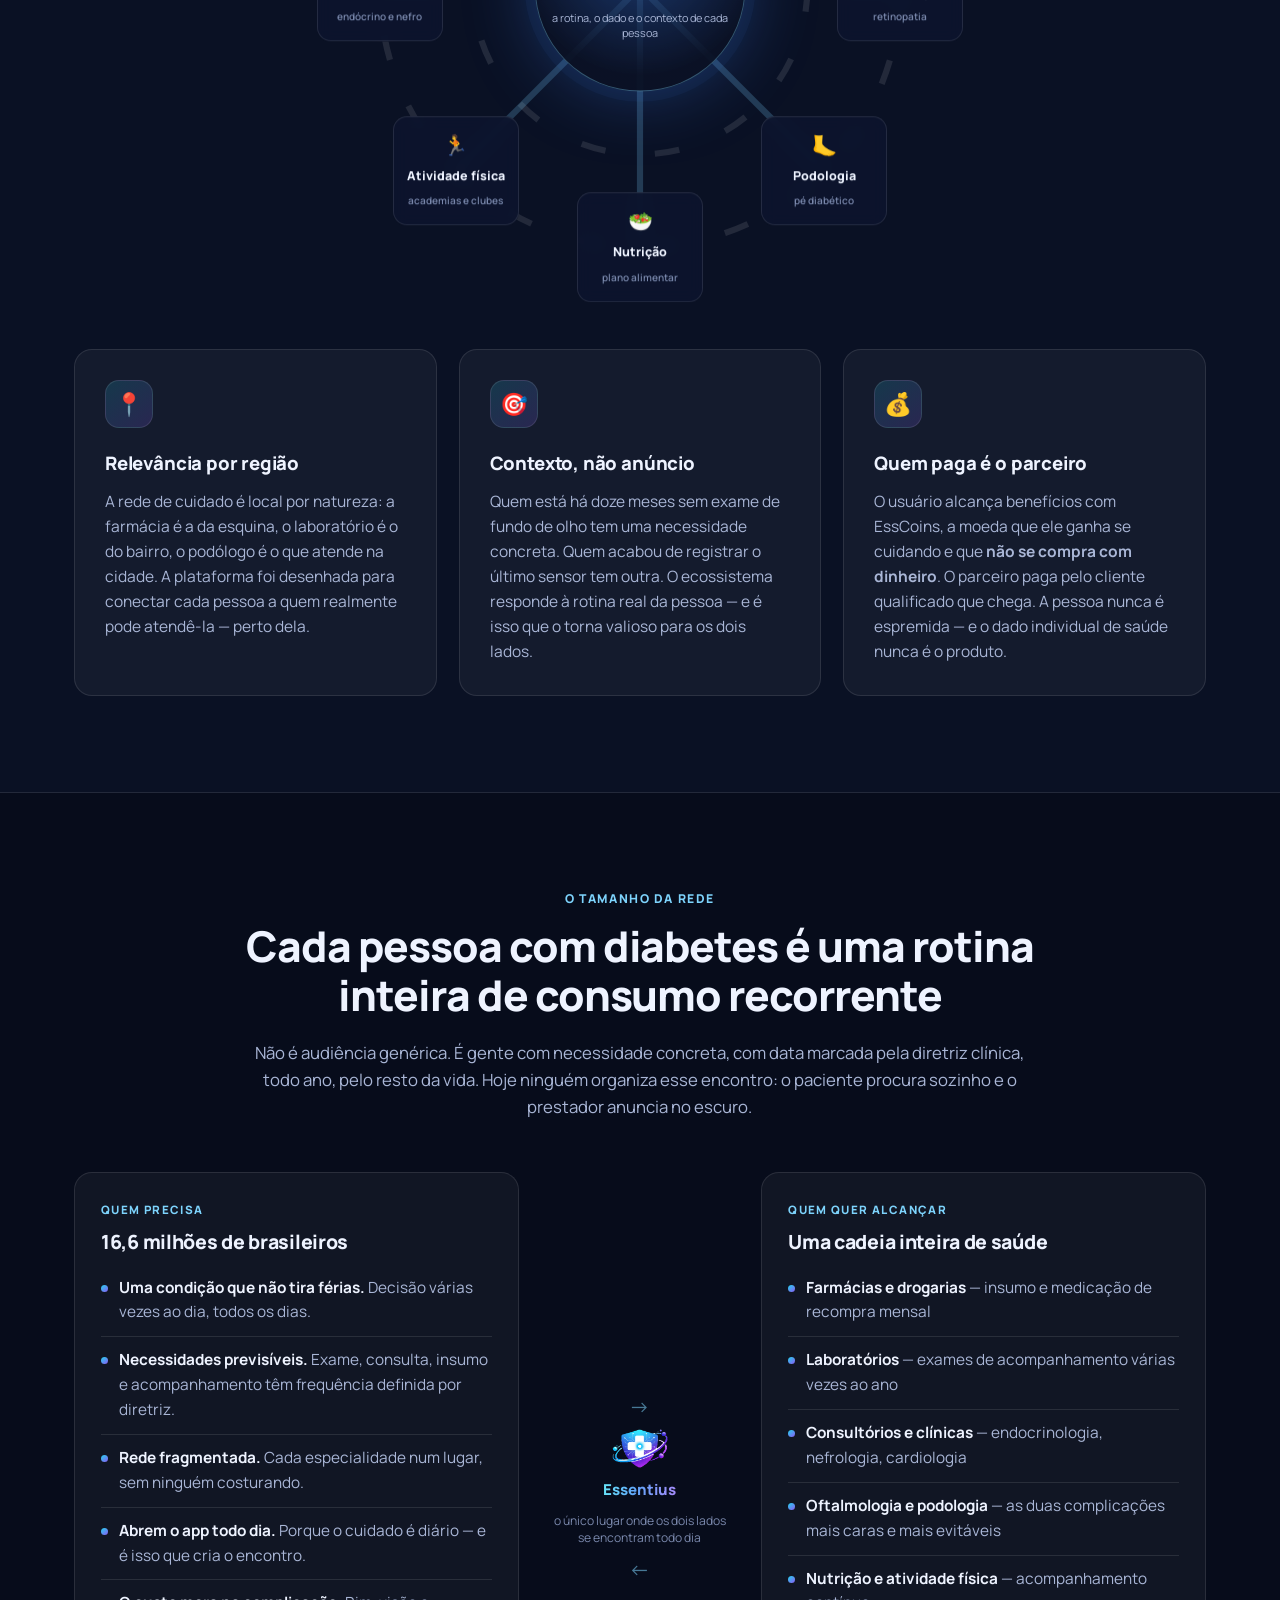
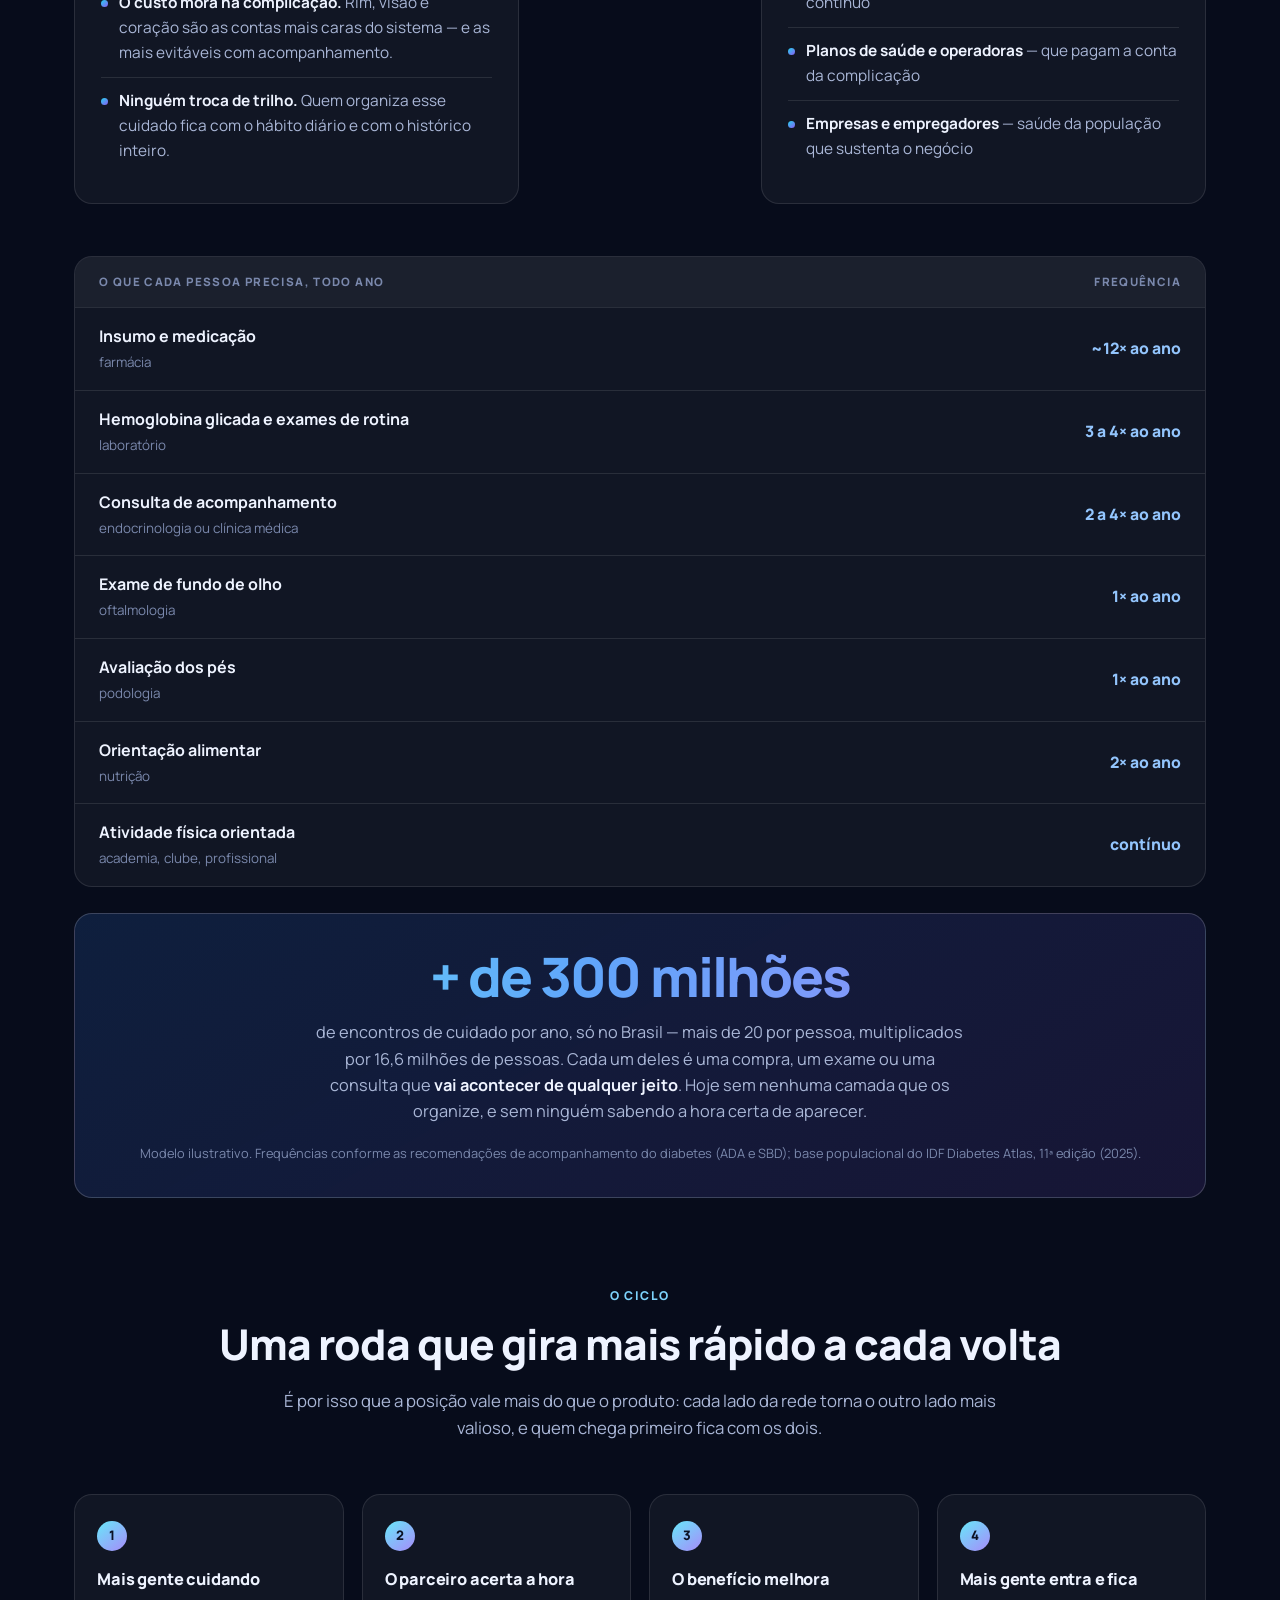
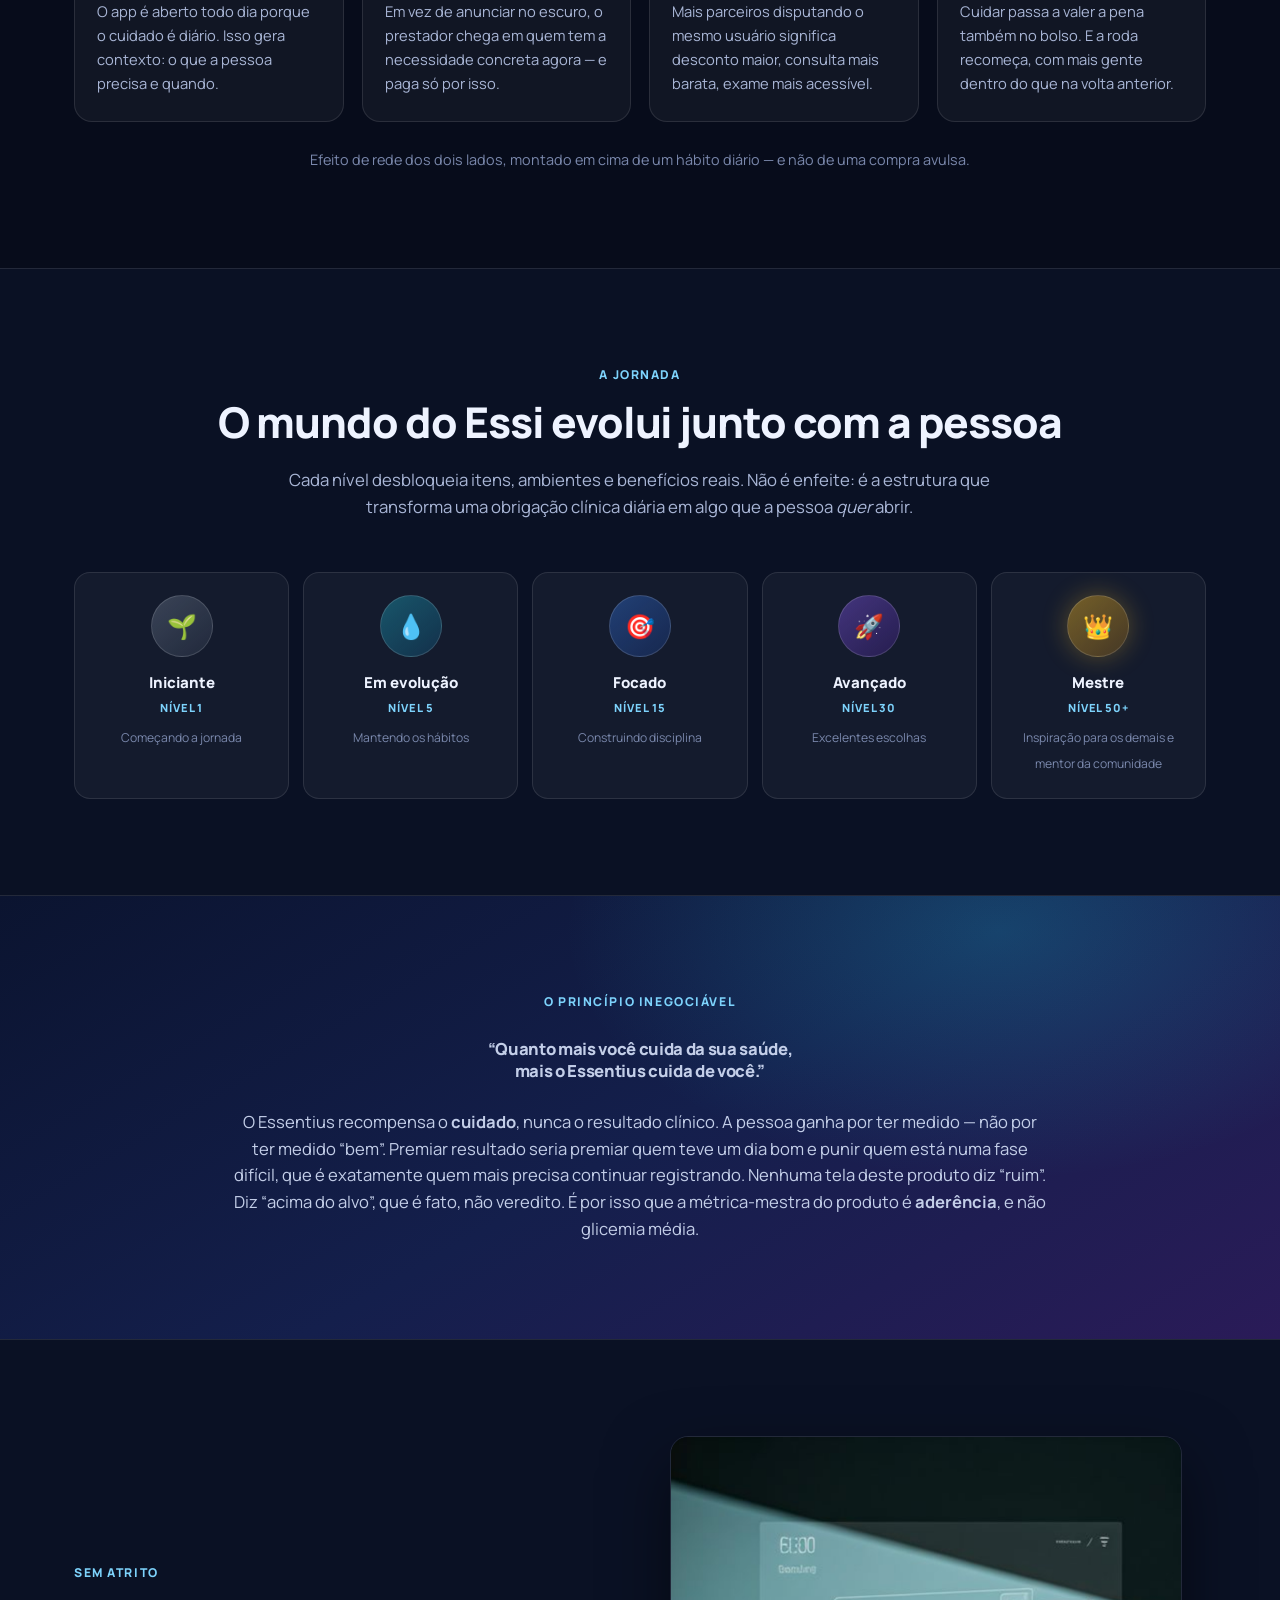
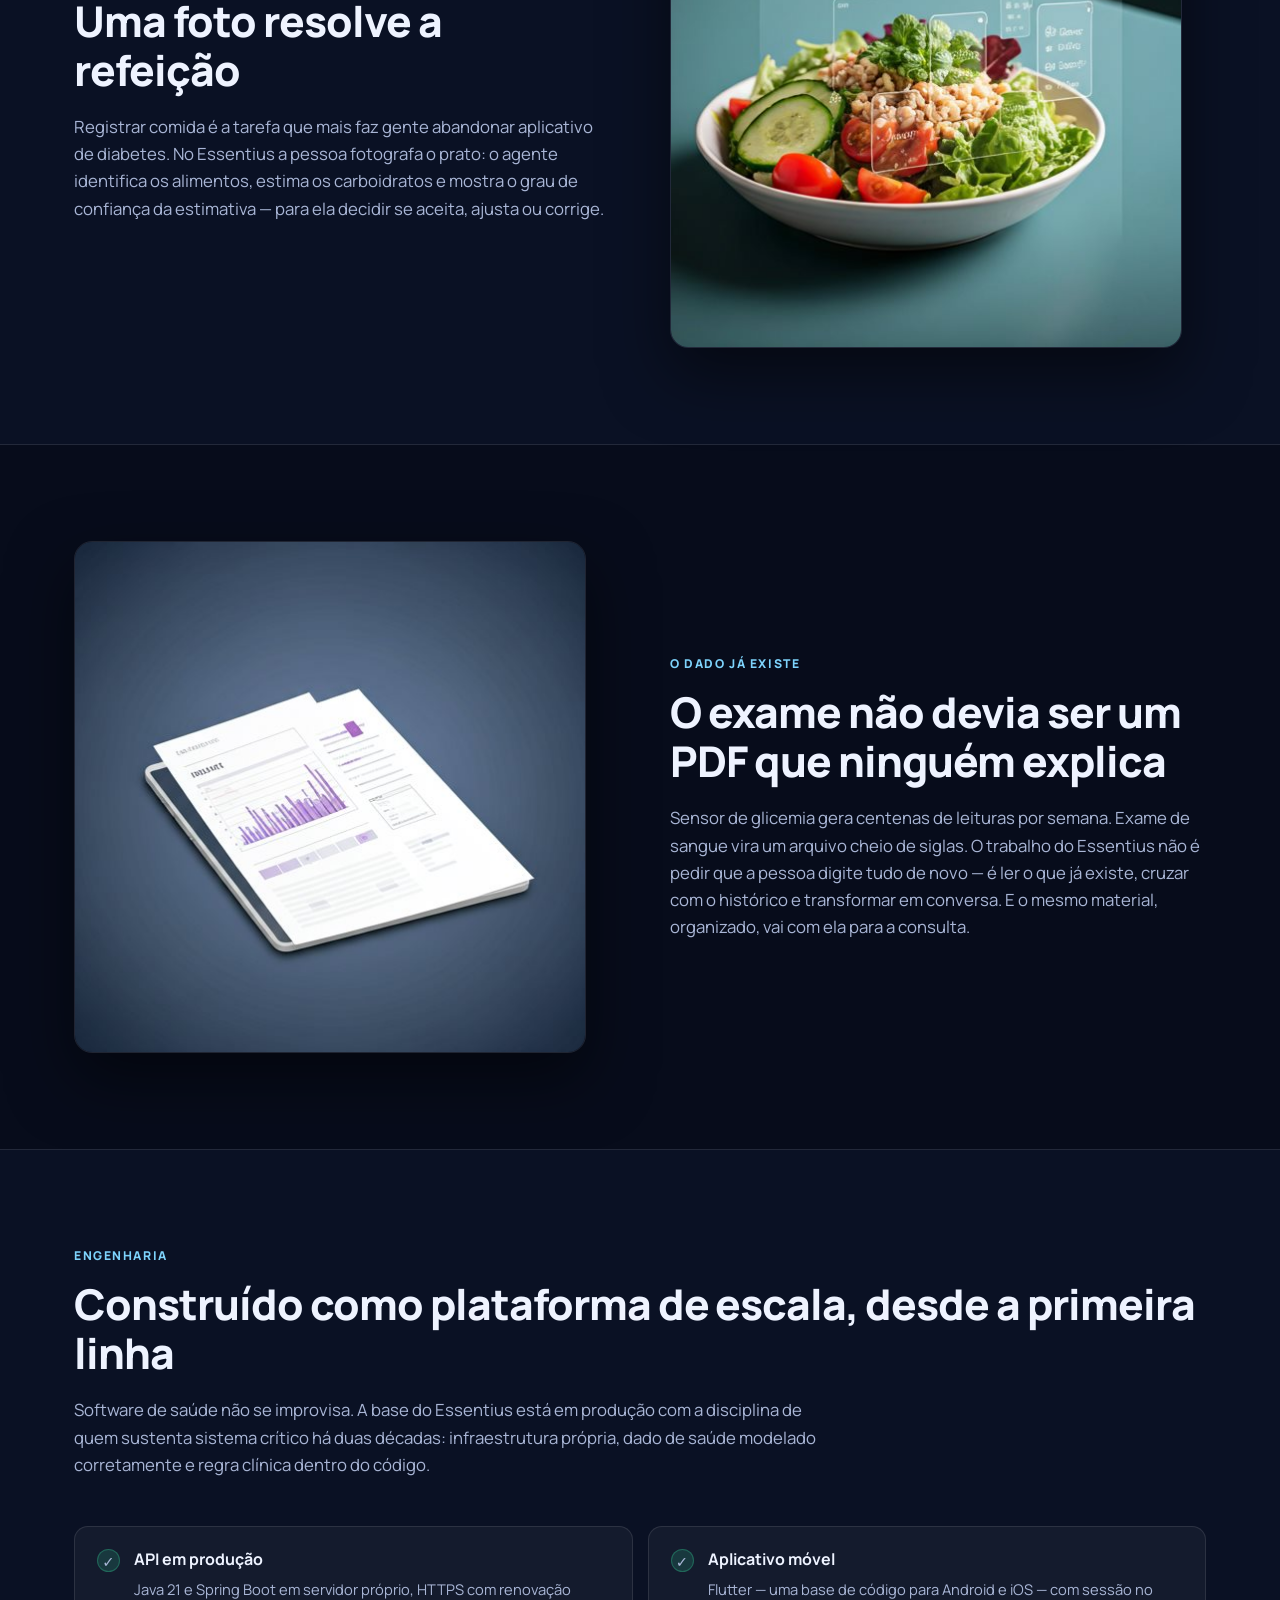
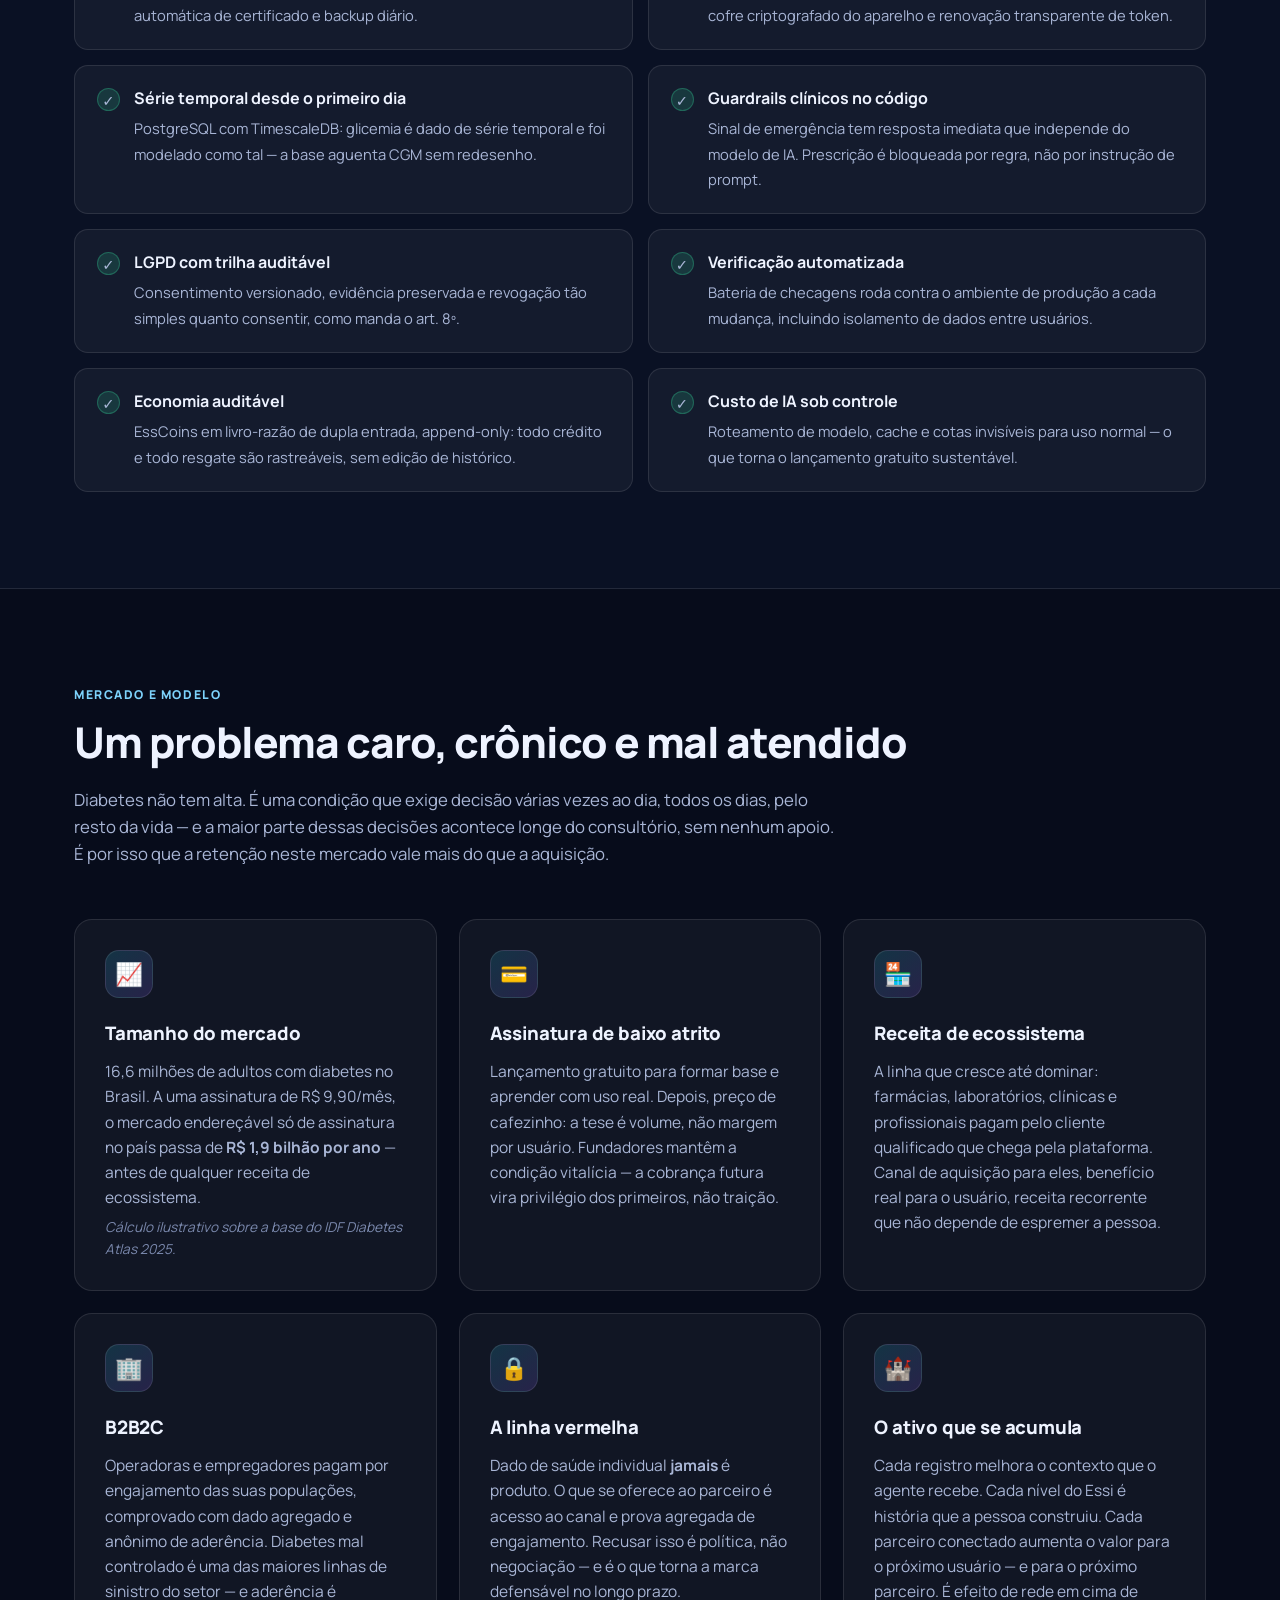
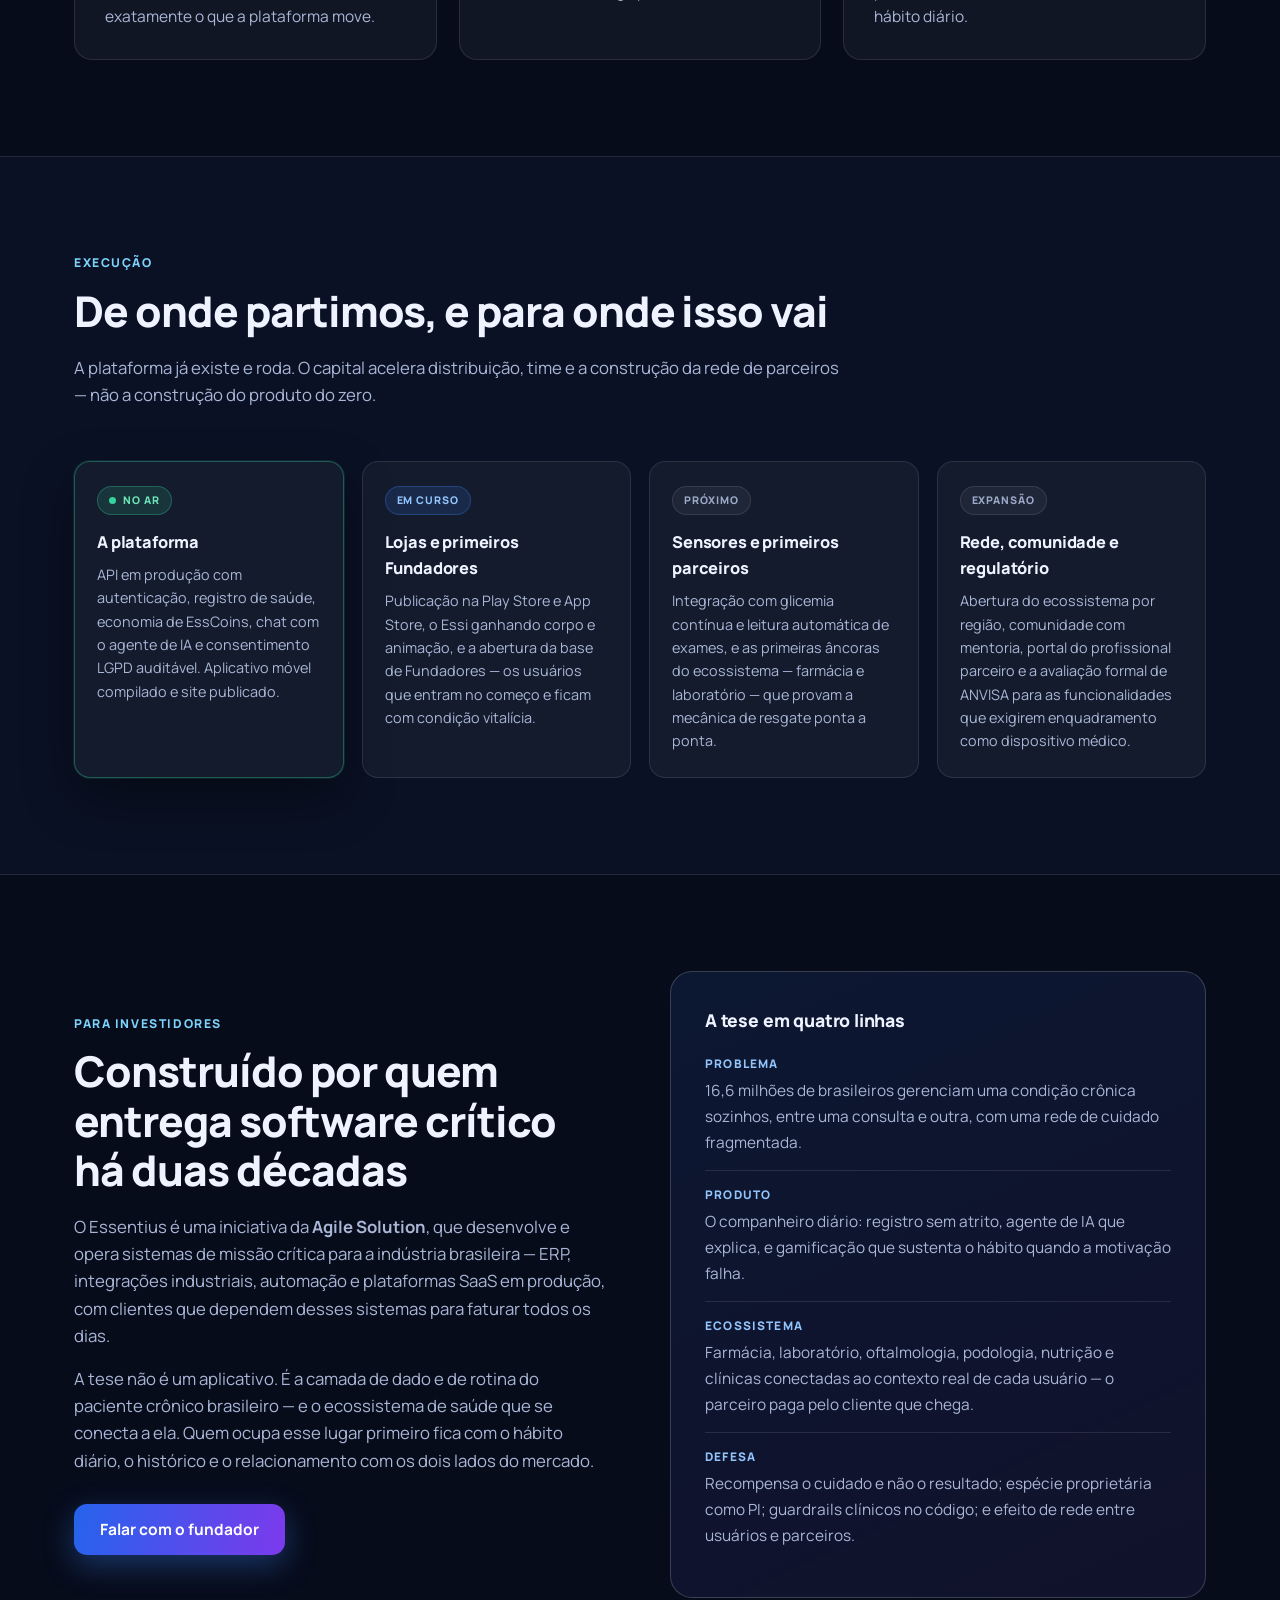
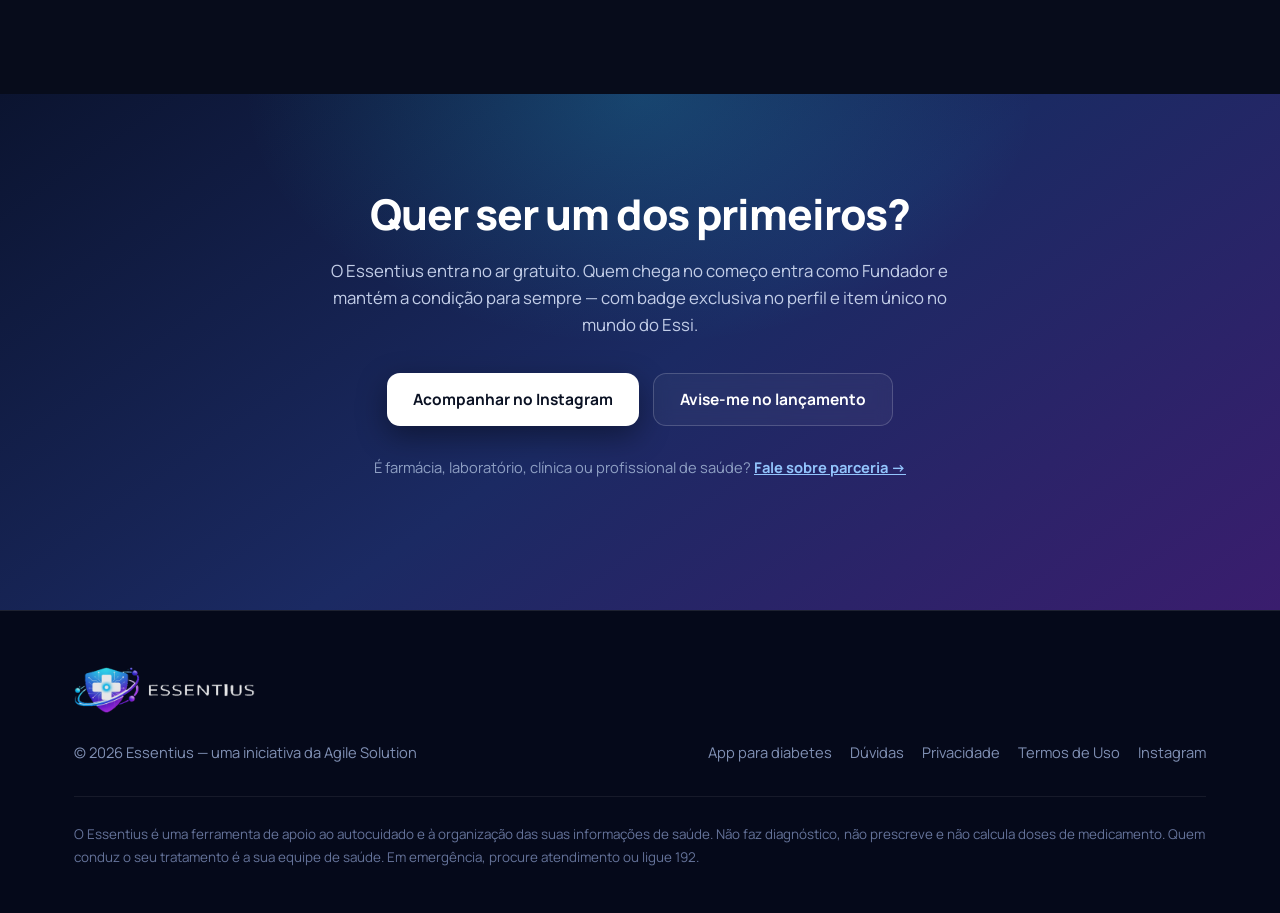
==== commit 6cddc98c: "Nova secao "Rede": os dois lados, a conta recorrente e o ciclo A secao do ecossistema mostrava QUAIS" ====
--- a/index.html
+++ b/index.html
@@ -476,6 +476,64 @@
   .orbita-lista b{display:block;font-size:.88rem}
   .orbita-lista span{font-size:.74rem;color:var(--apagado)}
 
+  /* ---------- os dois lados da rede ---------- */
+  .rede{display:grid;grid-template-columns:1fr auto 1fr;gap:24px;align-items:stretch;margin-top:52px}
+  @media(max-width:940px){.rede{grid-template-columns:1fr;gap:16px}}
+  .lado{background:var(--vidro);border:1px solid var(--linha);border-radius:var(--raio);padding:28px 26px}
+  .lado-rot{font-size:.72rem;font-weight:800;letter-spacing:.12em;text-transform:uppercase;
+            color:#7DD3FC;margin-bottom:6px}
+  .lado h3{font-size:1.22rem;font-weight:800;letter-spacing:-.015em;margin-bottom:18px}
+  .lado ul{list-style:none}
+  .lado li{display:flex;align-items:flex-start;gap:11px;padding:11px 0;font-size:.96rem;
+           color:var(--texto);border-top:1px solid var(--linha)}
+  .lado li:first-child{border-top:0;padding-top:0}
+  .lado li b{color:var(--tinta);font-weight:700}
+  .marcador{flex:none;width:7px;height:7px;border-radius:50%;margin-top:9px;
+            background:linear-gradient(140deg,#22D3EE,#8B5CF6)}
+  .meio{display:flex;flex-direction:column;align-items:center;justify-content:center;gap:12px;
+        padding:0 6px}
+  @media(max-width:940px){.meio{flex-direction:row;padding:6px 0}}
+  .meio img{width:56px;height:auto}
+  .meio-nome{font-size:.94rem;font-weight:800;text-align:center;line-height:1.3}
+  .meio-txt{font-size:.76rem;color:var(--apagado);text-align:center;max-width:15em;line-height:1.45}
+  @media(max-width:940px){.meio-txt{max-width:24em;text-align:left}}
+  .seta{color:#7DD3FC;opacity:.55;font-size:1.3rem;line-height:1}
+  @media(max-width:940px){.seta{display:none}}
+
+  /* ---------- a conta do consumo recorrente ---------- */
+  .tabela{margin-top:52px;border:1px solid var(--linha);border-radius:var(--raio);overflow:hidden;
+          background:var(--vidro)}
+  .tab-l{display:grid;grid-template-columns:1fr auto;gap:20px;padding:16px 24px;align-items:center;
+         border-top:1px solid var(--linha)}
+  .tab-l:first-child{border-top:0;background:rgba(255,255,255,.045)}
+  .tab-l:first-child span{font-size:.72rem;font-weight:800;letter-spacing:.12em;
+                          text-transform:uppercase;color:var(--apagado)}
+  .tab-l b{display:block;font-size:1rem;font-weight:700}
+  .tab-l em{font-style:normal;display:block;font-size:.84rem;color:var(--apagado);margin-top:2px}
+  .tab-freq{font-size:.98rem;font-weight:800;white-space:nowrap;color:#93C5FD}
+  @media(max-width:620px){.tab-l{padding:14px 18px;gap:10px}.tab-l b{font-size:.94rem}}
+
+  .soma{margin-top:26px;border-radius:var(--raio);padding:34px 30px;text-align:center;
+        background:linear-gradient(150deg,rgba(59,130,246,.16),rgba(139,92,246,.12));
+        border:1px solid var(--linha-forte)}
+  .soma-num{font-size:clamp(2.2rem,5.4vw,3.4rem);font-weight:800;letter-spacing:-.035em;line-height:1.05}
+  .soma p{color:var(--texto);font-size:1.02rem;max-width:40em;margin:14px auto 0}
+  .soma small{display:block;color:var(--apagado);font-size:.8rem;margin-top:18px;line-height:1.6}
+
+  /* ---------- o ciclo ---------- */
+  .ciclo{display:grid;grid-template-columns:repeat(4,1fr);gap:18px;margin-top:52px}
+  @media(max-width:940px){.ciclo{grid-template-columns:repeat(2,1fr)}}
+  @media(max-width:560px){.ciclo{grid-template-columns:1fr}}
+  .passo{position:relative;background:var(--vidro);border:1px solid var(--linha);
+         border-radius:var(--raio);padding:26px 22px;transition:border-color .2s,transform .2s}
+  .passo:hover{transform:translateY(-4px);border-color:var(--linha-forte)}
+  .passo-n{width:30px;height:30px;border-radius:50%;display:grid;place-items:center;
+           font-size:.82rem;font-weight:800;margin-bottom:15px;color:#0B1224;
+           background:linear-gradient(140deg,#67E8F9,#A78BFA)}
+  .passo b{display:block;font-size:1.02rem;font-weight:800;margin-bottom:8px;letter-spacing:-.01em}
+  .passo p{color:var(--texto);font-size:.92rem}
+  .ciclo-nota{text-align:center;color:var(--apagado);font-size:.9rem;margin-top:26px}
+
   /* ---------- trilha do essi ---------- */
   .niveis{display:grid;grid-template-columns:repeat(5,1fr);gap:14px;margin-top:52px}
   @media(max-width:900px){.niveis{grid-template-columns:repeat(3,1fr)}}
@@ -583,6 +641,7 @@
     <div class="nav-links">
       <a href="#plataforma">Plataforma</a>
       <a href="#ecossistema">Ecossistema</a>
+      <a href="#rede">Rede</a>
       <a href="#tecnologia">Tecnologia</a>
       <a href="#mercado">Mercado</a>
       <a href="#execucao">Execução</a>
@@ -1177,7 +1236,141 @@
   </div>
 </section>
 
-<section>
+<section id="rede">
+  <div class="env centro">
+    <p class="olho">O tamanho da rede</p>
+    <h2 class="titulo">Cada pessoa com diabetes é uma rotina<br/>inteira de consumo recorrente</h2>
+    <p class="sub">
+      Não é audiência genérica. É gente com necessidade concreta, com data marcada pela
+      diretriz clínica, todo ano, pelo resto da vida. Hoje ninguém organiza esse encontro:
+      o paciente procura sozinho e o prestador anuncia no escuro.
+    </p>
+  </div>
+
+  <div class="env">
+    <div class="rede">
+      <div class="lado">
+        <p class="lado-rot">Quem precisa</p>
+        <h3>16,6 milhões de brasileiros</h3>
+        <ul>
+          <li><span class="marcador"></span><span><b>Uma condição que não tira férias.</b> Decisão várias vezes ao dia, todos os dias.</span></li>
+          <li><span class="marcador"></span><span><b>Necessidades previsíveis.</b> Exame, consulta, insumo e acompanhamento têm frequência definida por diretriz.</span></li>
+          <li><span class="marcador"></span><span><b>Rede fragmentada.</b> Cada especialidade num lugar, sem ninguém costurando.</span></li>
+          <li><span class="marcador"></span><span><b>Abrem o app todo dia.</b> Porque o cuidado é diário — e é isso que cria o encontro.</span></li>
+          <li><span class="marcador"></span><span><b>O custo mora na complicação.</b> Rim, visão e coração são as contas mais caras do sistema — e as mais evitáveis com acompanhamento.</span></li>
+          <li><span class="marcador"></span><span><b>Ninguém troca de trilho.</b> Quem organiza esse cuidado fica com o hábito diário e com o histórico inteiro.</span></li>
+        </ul>
+      </div>
+
+      <div class="meio" aria-hidden="true">
+        <span class="seta">→</span>
+        <img src="assets/marca.png" alt="" width="201" height="141"/>
+        <div class="meio-nome marca">Essentius</div>
+        <p class="meio-txt">o único lugar onde os dois lados se encontram todo dia</p>
+        <span class="seta">←</span>
+      </div>
+
+      <div class="lado">
+        <p class="lado-rot">Quem quer alcançar</p>
+        <h3>Uma cadeia inteira de saúde</h3>
+        <ul>
+          <li><span class="marcador"></span><span><b>Farmácias e drogarias</b> — insumo e medicação de recompra mensal</span></li>
+          <li><span class="marcador"></span><span><b>Laboratórios</b> — exames de acompanhamento várias vezes ao ano</span></li>
+          <li><span class="marcador"></span><span><b>Consultórios e clínicas</b> — endocrinologia, nefrologia, cardiologia</span></li>
+          <li><span class="marcador"></span><span><b>Oftalmologia e podologia</b> — as duas complicações mais caras e mais evitáveis</span></li>
+          <li><span class="marcador"></span><span><b>Nutrição e atividade física</b> — acompanhamento contínuo</span></li>
+          <li><span class="marcador"></span><span><b>Planos de saúde e operadoras</b> — que pagam a conta da complicação</span></li>
+          <li><span class="marcador"></span><span><b>Empresas e empregadores</b> — saúde da população que sustenta o negócio</span></li>
+        </ul>
+      </div>
+    </div>
+
+    <div class="tabela">
+      <div class="tab-l"><span>O que cada pessoa precisa, todo ano</span><span>Frequência</span></div>
+      <div class="tab-l">
+        <div><b>Insumo e medicação</b><em>farmácia</em></div>
+        <span class="tab-freq">~12× ao ano</span>
+      </div>
+      <div class="tab-l">
+        <div><b>Hemoglobina glicada e exames de rotina</b><em>laboratório</em></div>
+        <span class="tab-freq">3 a 4× ao ano</span>
+      </div>
+      <div class="tab-l">
+        <div><b>Consulta de acompanhamento</b><em>endocrinologia ou clínica médica</em></div>
+        <span class="tab-freq">2 a 4× ao ano</span>
+      </div>
+      <div class="tab-l">
+        <div><b>Exame de fundo de olho</b><em>oftalmologia</em></div>
+        <span class="tab-freq">1× ao ano</span>
+      </div>
+      <div class="tab-l">
+        <div><b>Avaliação dos pés</b><em>podologia</em></div>
+        <span class="tab-freq">1× ao ano</span>
+      </div>
+      <div class="tab-l">
+        <div><b>Orientação alimentar</b><em>nutrição</em></div>
+        <span class="tab-freq">2× ao ano</span>
+      </div>
+      <div class="tab-l">
+        <div><b>Atividade física orientada</b><em>academia, clube, profissional</em></div>
+        <span class="tab-freq">contínuo</span>
+      </div>
+    </div>
+
+    <div class="soma">
+      <div class="soma-num marca">+ de 300 milhões</div>
+      <p>
+        de encontros de cuidado por ano, só no Brasil — mais de 20 por pessoa, multiplicados
+        por 16,6 milhões de pessoas. Cada um deles é uma compra, um exame ou uma consulta que
+        <strong style="color:var(--tinta)">vai acontecer de qualquer jeito</strong>. Hoje sem
+        nenhuma camada que os organize, e sem ninguém sabendo a hora certa de aparecer.
+      </p>
+      <small>
+        Modelo ilustrativo. Frequências conforme as recomendações de acompanhamento do diabetes
+        (ADA e SBD); base populacional do IDF Diabetes Atlas, 11ª edição (2025).
+      </small>
+    </div>
+  </div>
+
+  <div class="env centro" style="margin-top:88px">
+    <p class="olho">O ciclo</p>
+    <h2 class="titulo">Uma roda que gira mais rápido a cada volta</h2>
+    <p class="sub">
+      É por isso que a posição vale mais do que o produto: cada lado da rede torna o outro
+      lado mais valioso, e quem chega primeiro fica com os dois.
+    </p>
+  </div>
+
+  <div class="env">
+    <div class="ciclo">
+      <div class="passo">
+        <div class="passo-n">1</div>
+        <b>Mais gente cuidando</b>
+        <p>O app é aberto todo dia porque o cuidado é diário. Isso gera contexto: o que a pessoa precisa e quando.</p>
+      </div>
+      <div class="passo">
+        <div class="passo-n">2</div>
+        <b>O parceiro acerta a hora</b>
+        <p>Em vez de anunciar no escuro, o prestador chega em quem tem a necessidade concreta agora — e paga só por isso.</p>
+      </div>
+      <div class="passo">
+        <div class="passo-n">3</div>
+        <b>O benefício melhora</b>
+        <p>Mais parceiros disputando o mesmo usuário significa desconto maior, consulta mais barata, exame mais acessível.</p>
+      </div>
+      <div class="passo">
+        <div class="passo-n">4</div>
+        <b>Mais gente entra e fica</b>
+        <p>Cuidar passa a valer a pena também no bolso. E a roda recomeça, com mais gente dentro do que na volta anterior.</p>
+      </div>
+    </div>
+    <p class="ciclo-nota">
+      Efeito de rede dos dois lados, montado em cima de um hábito diário — e não de uma compra avulsa.
+    </p>
+  </div>
+</section>
+
+<section class="listra">
   <div class="env centro">
     <p class="olho">A jornada</p>
     <h2 class="titulo">O mundo do Essi evolui junto com a pessoa</h2>
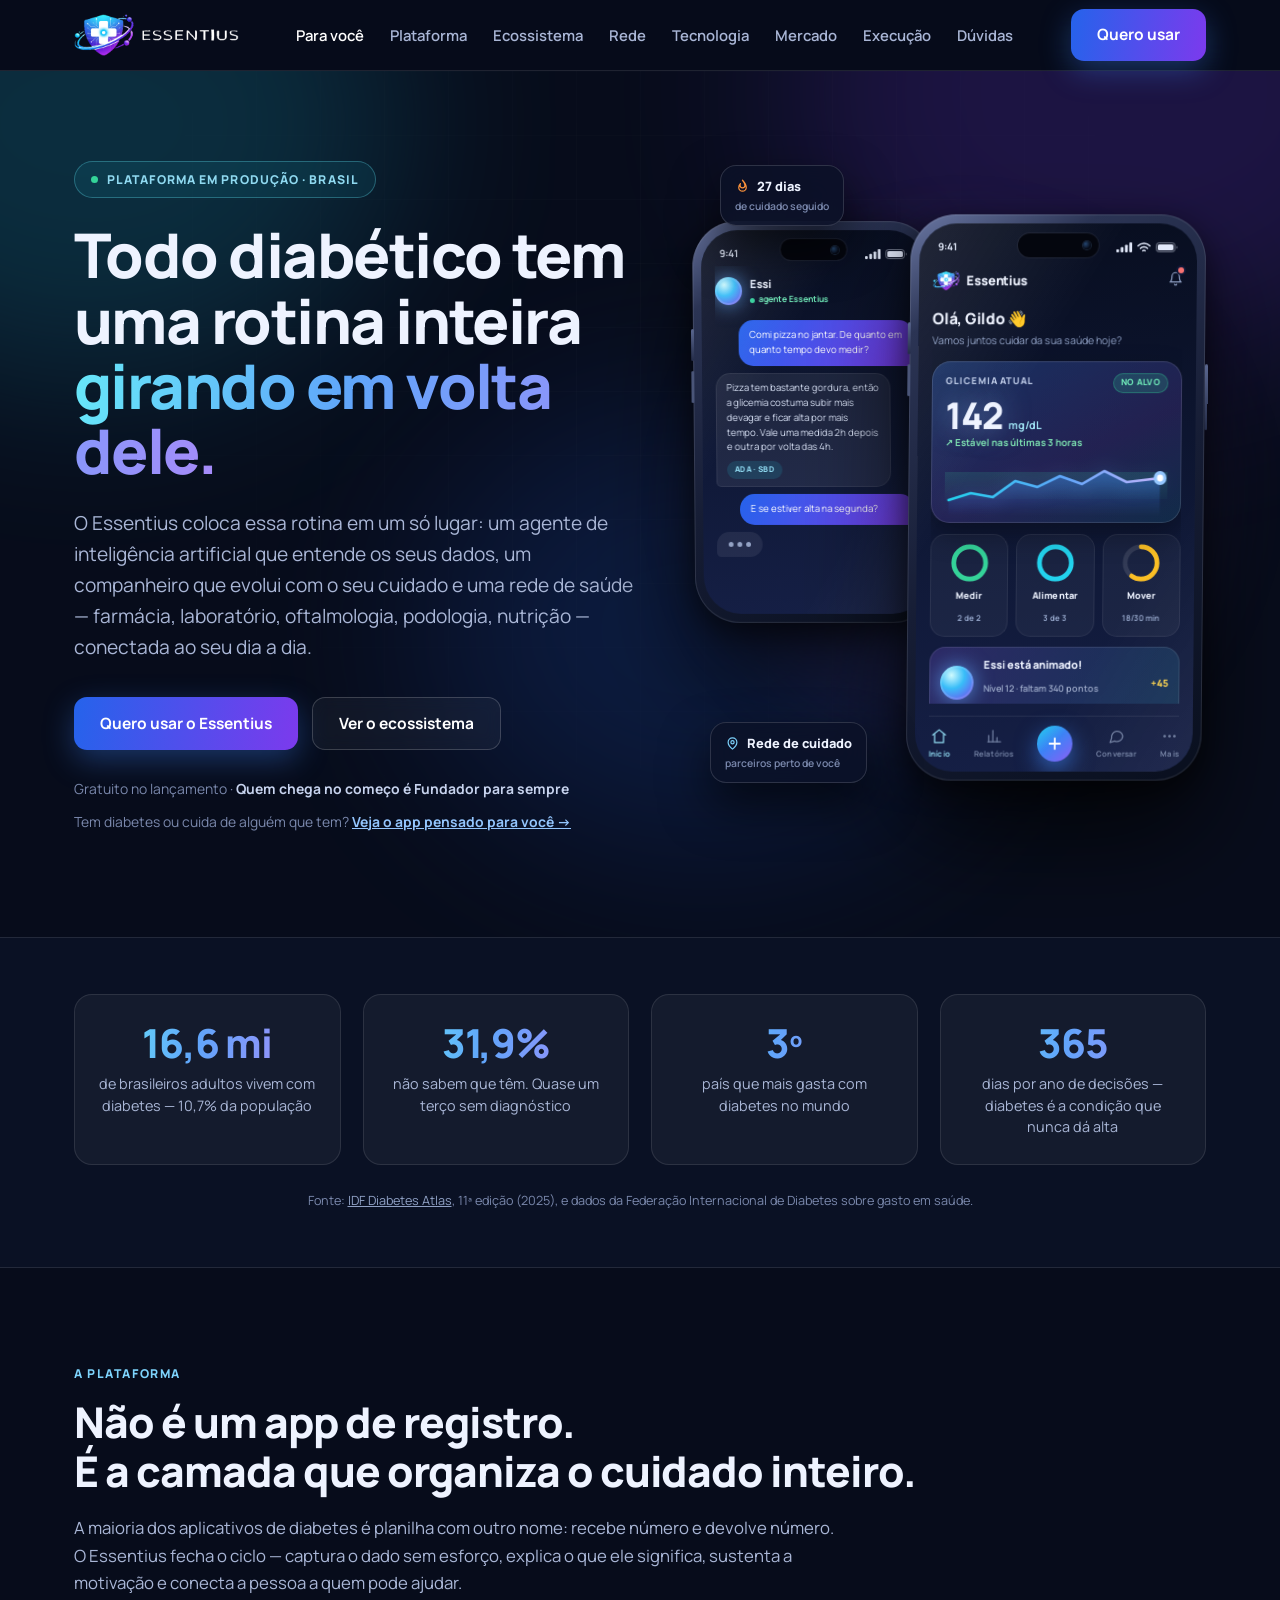
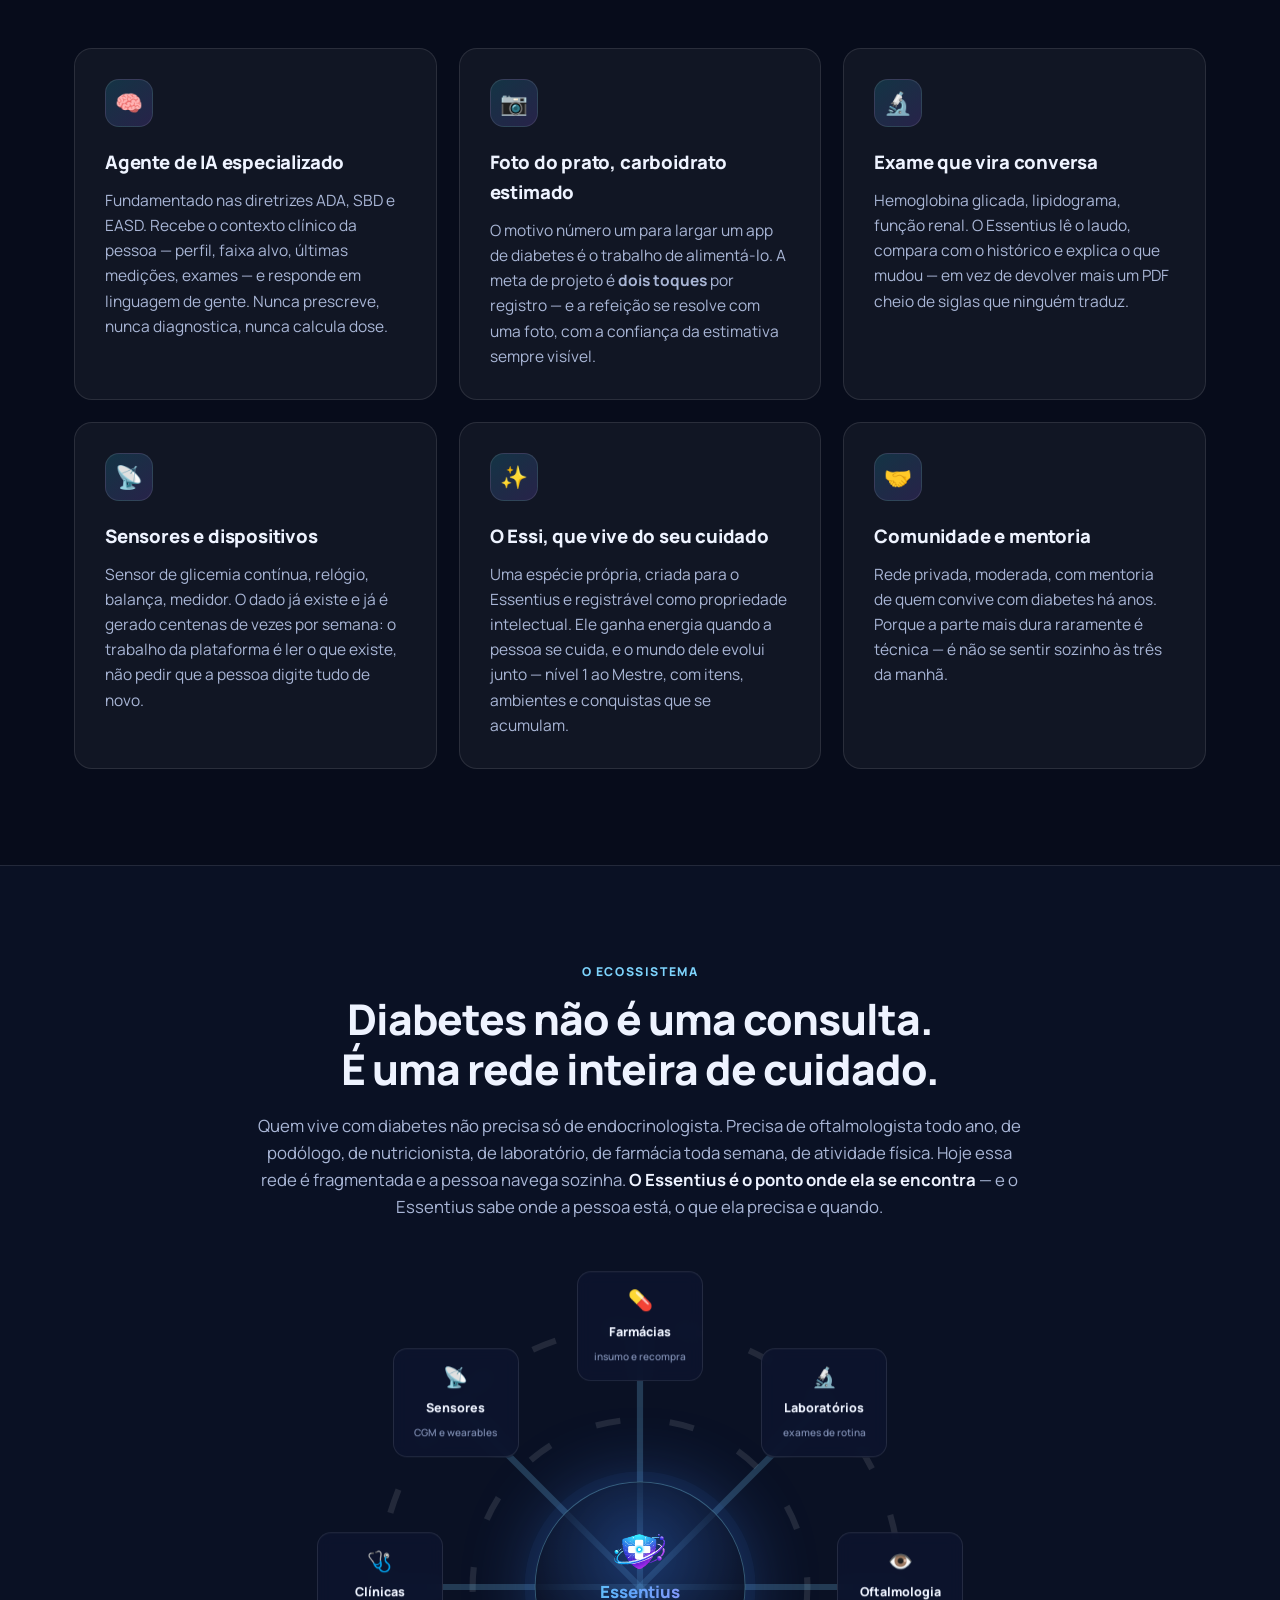
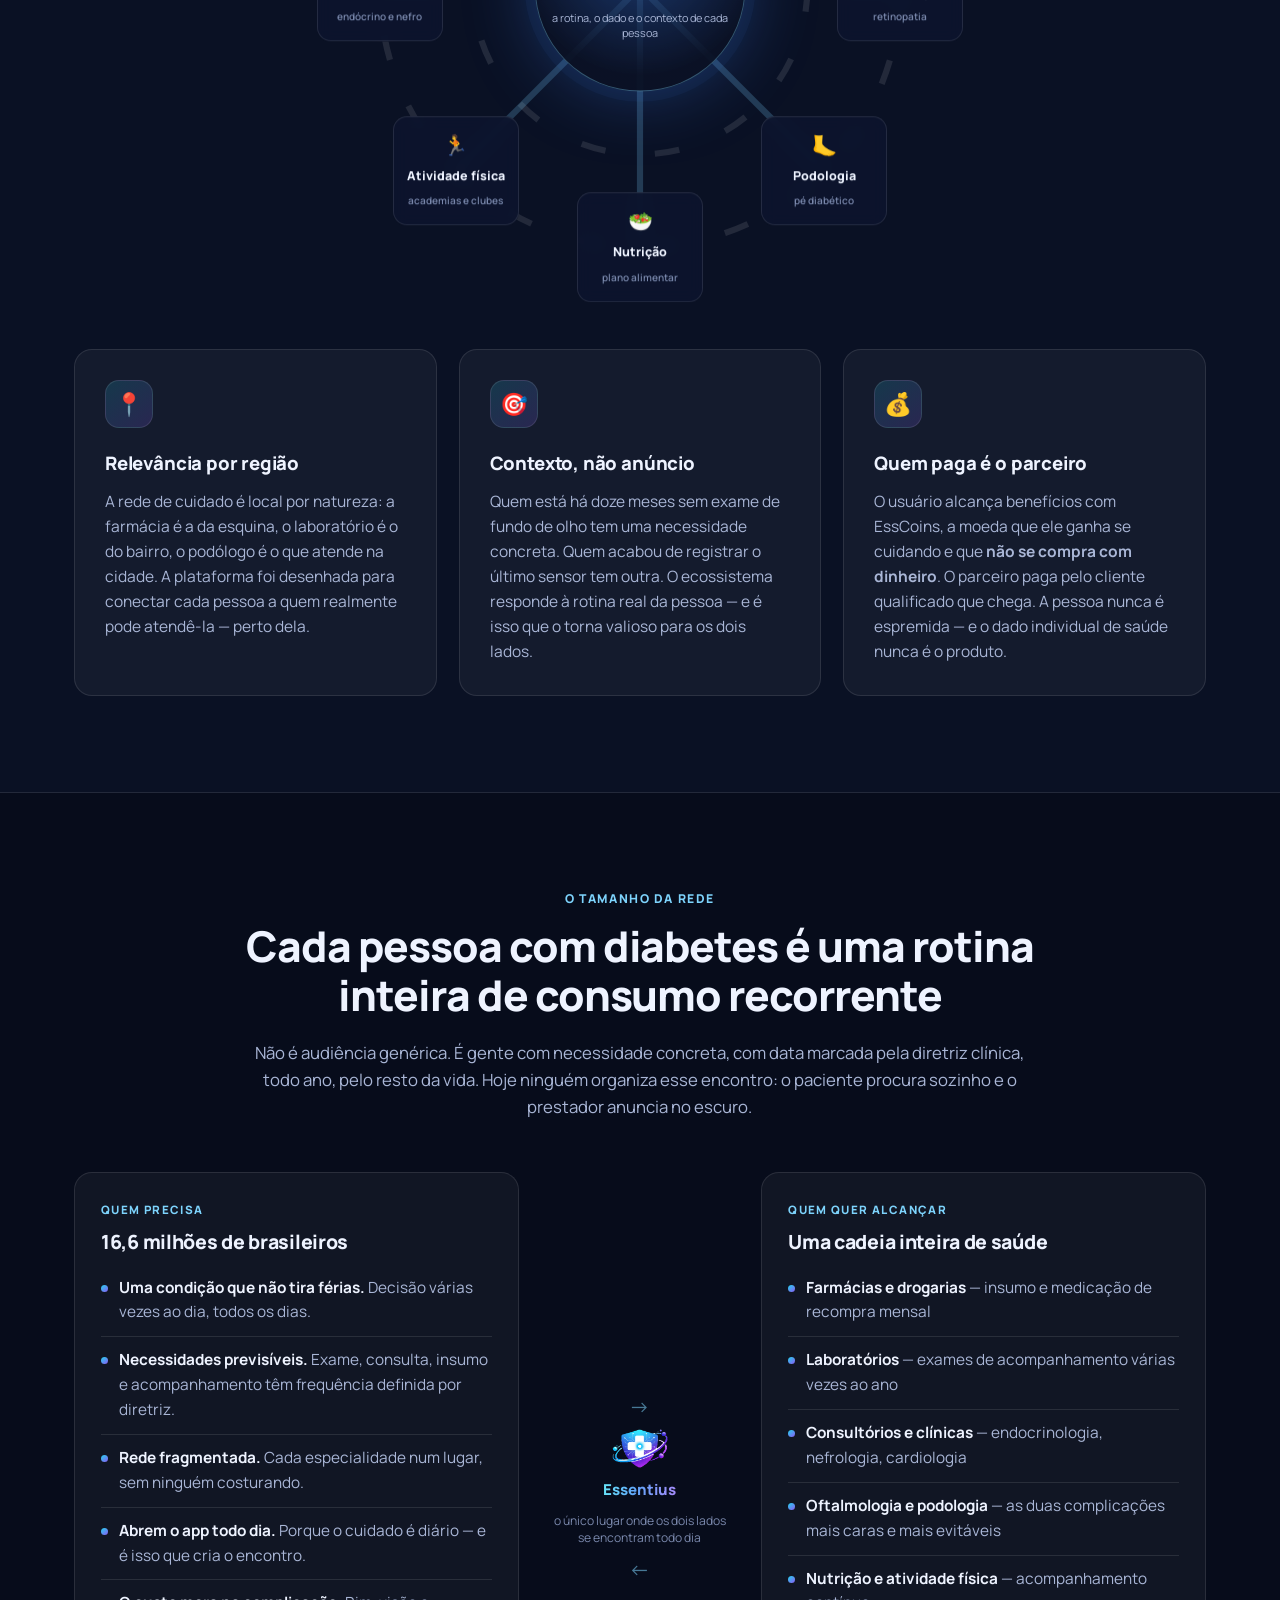
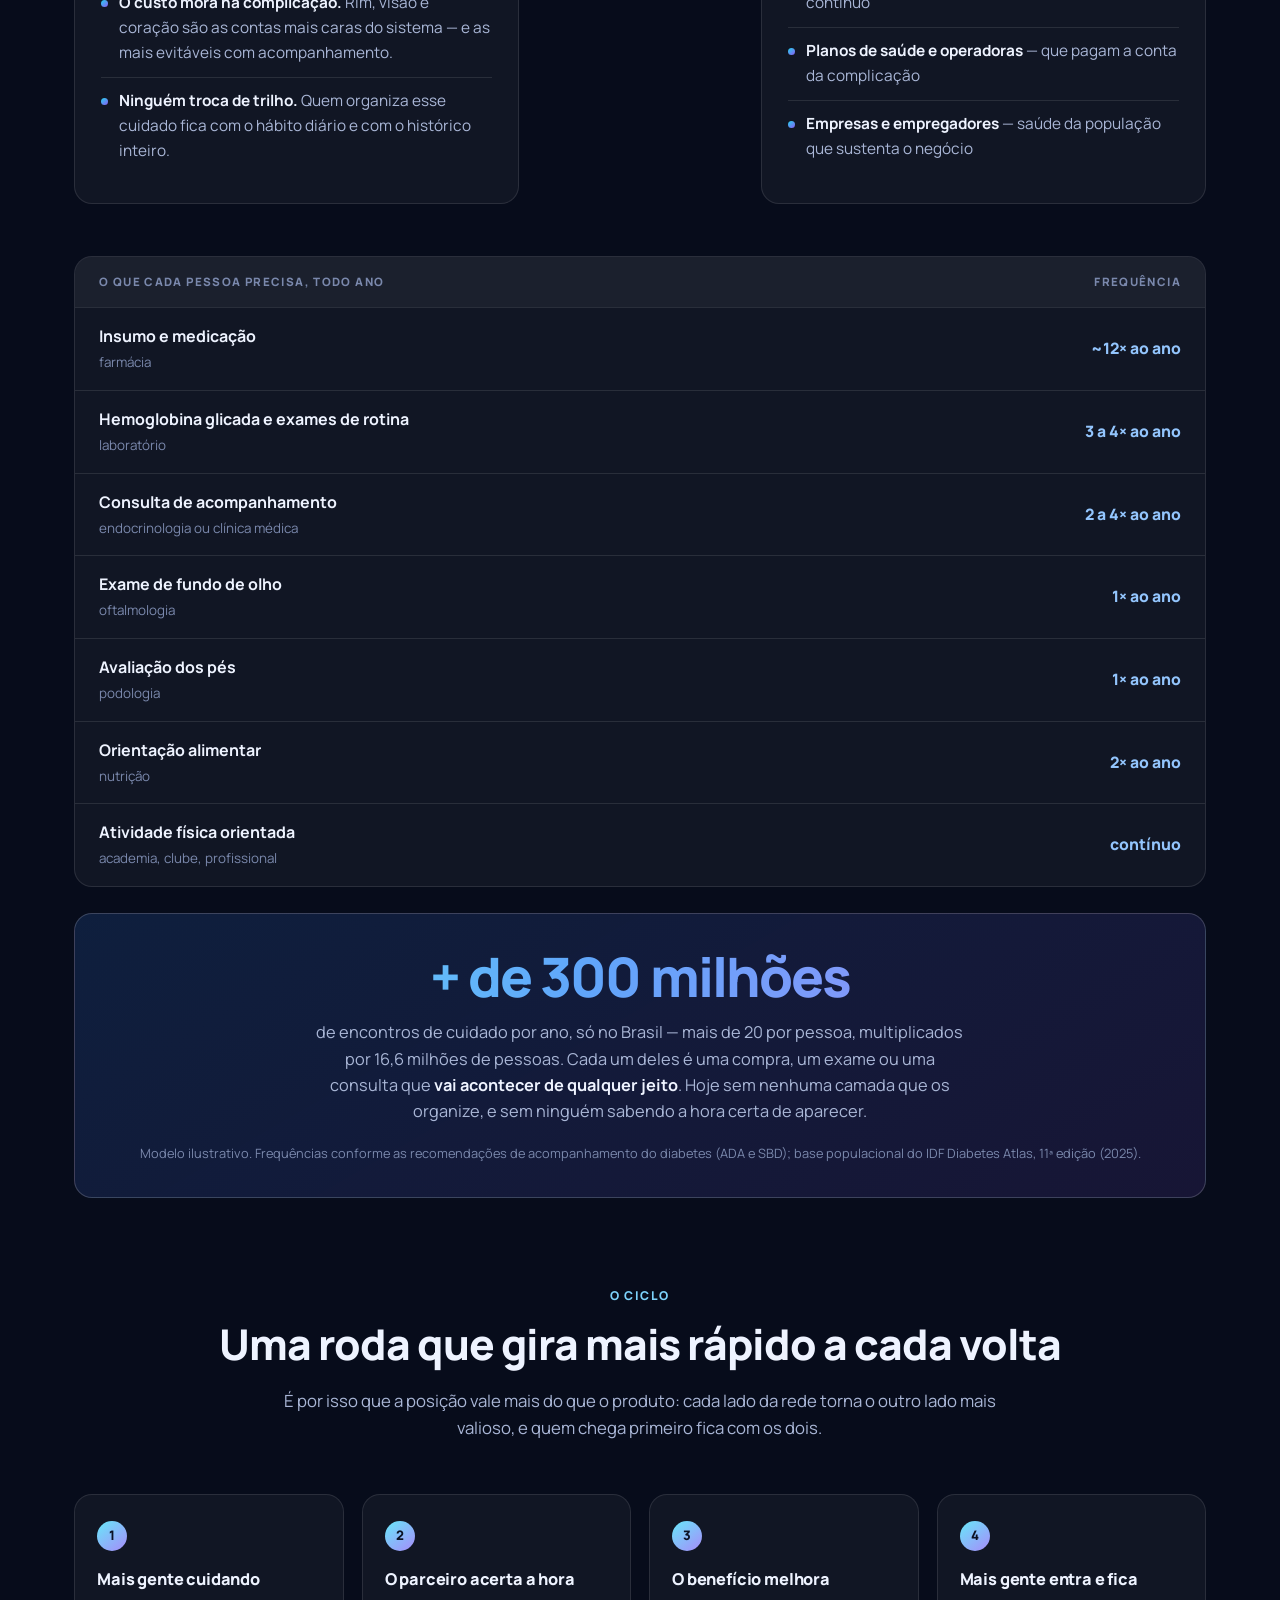
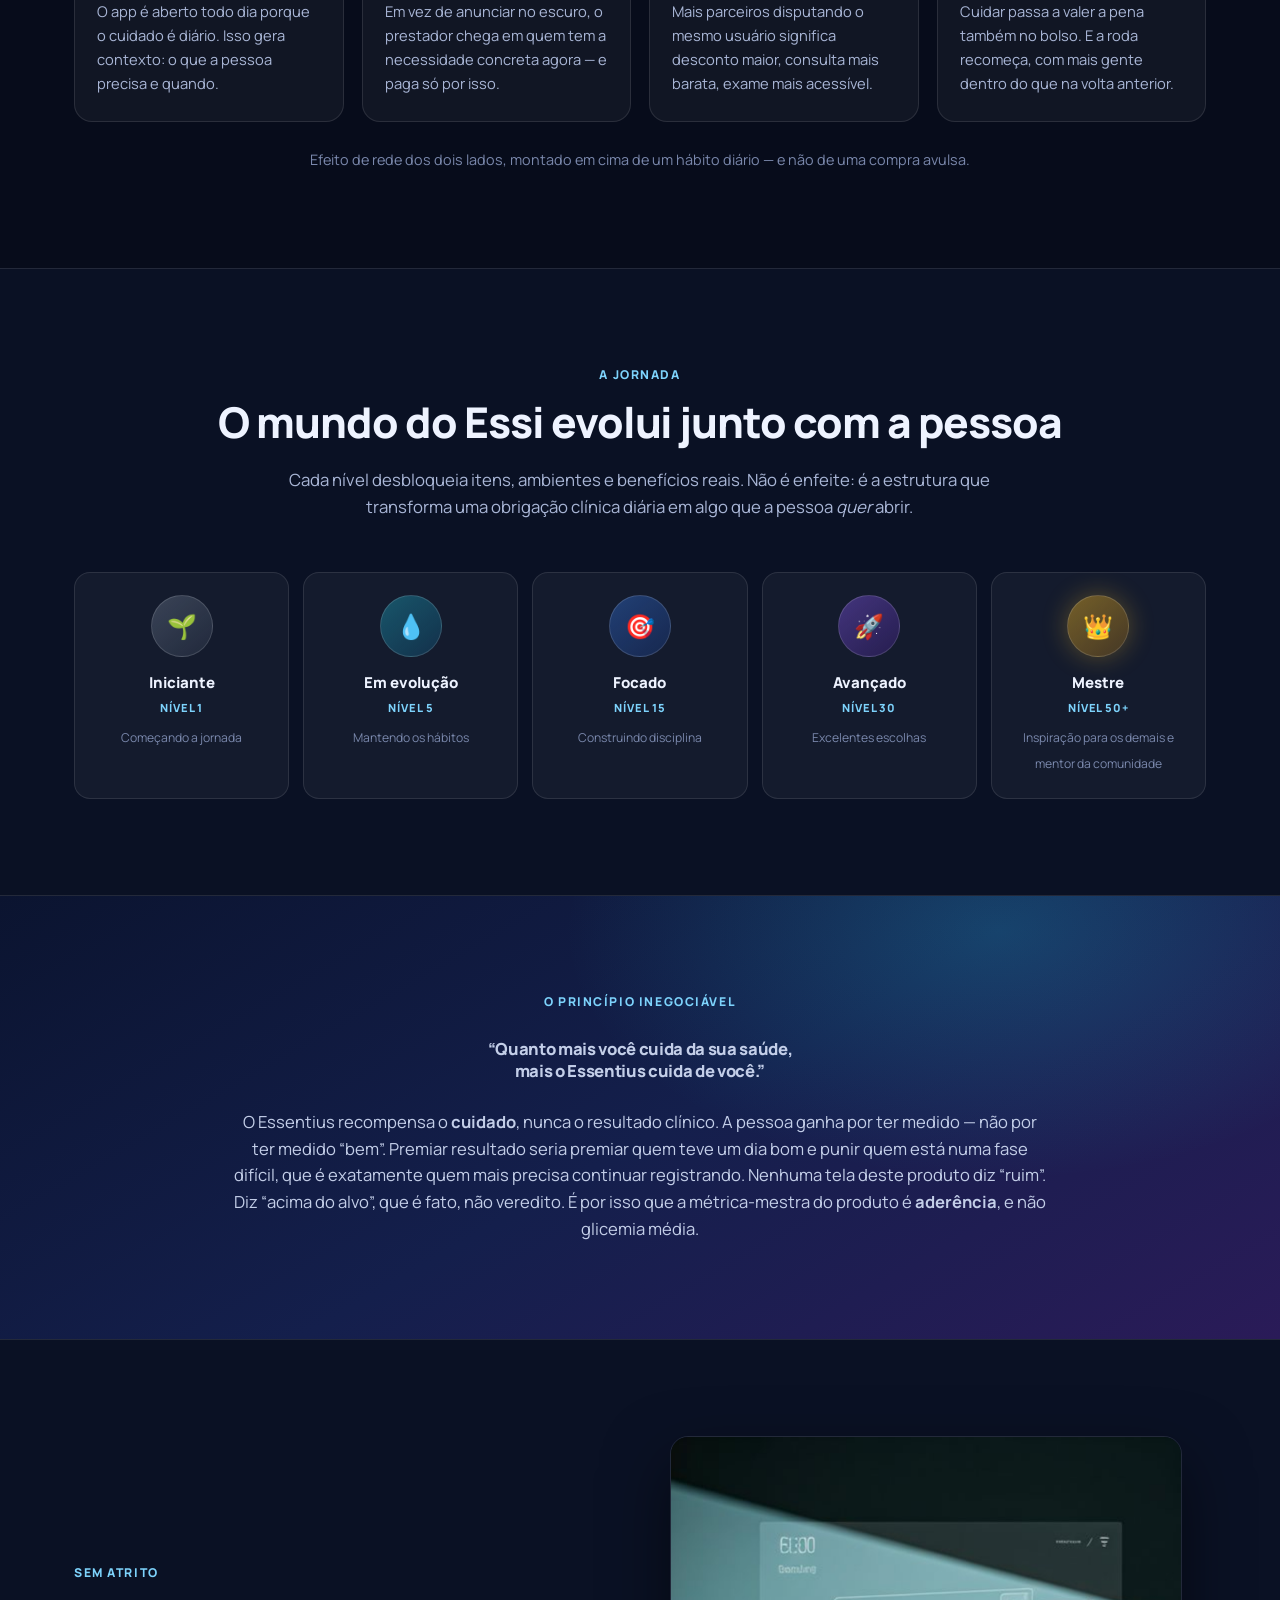
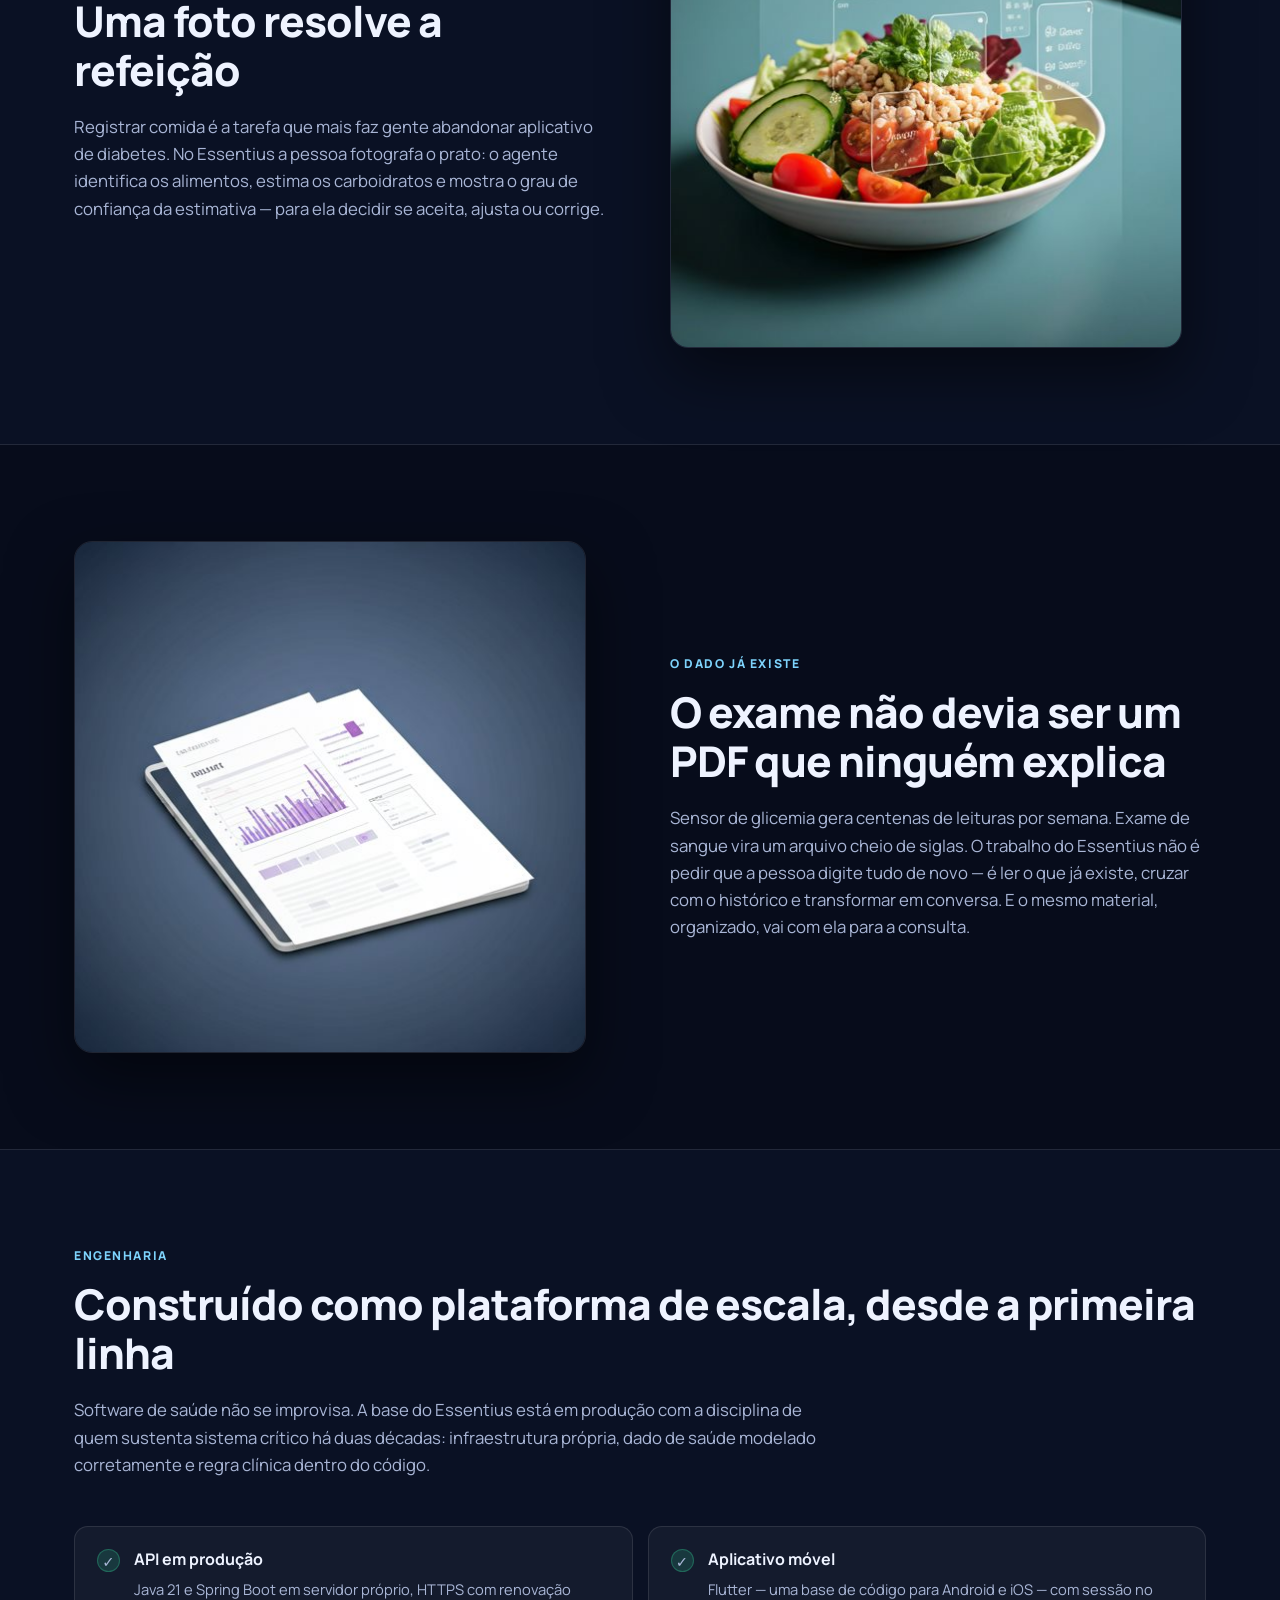
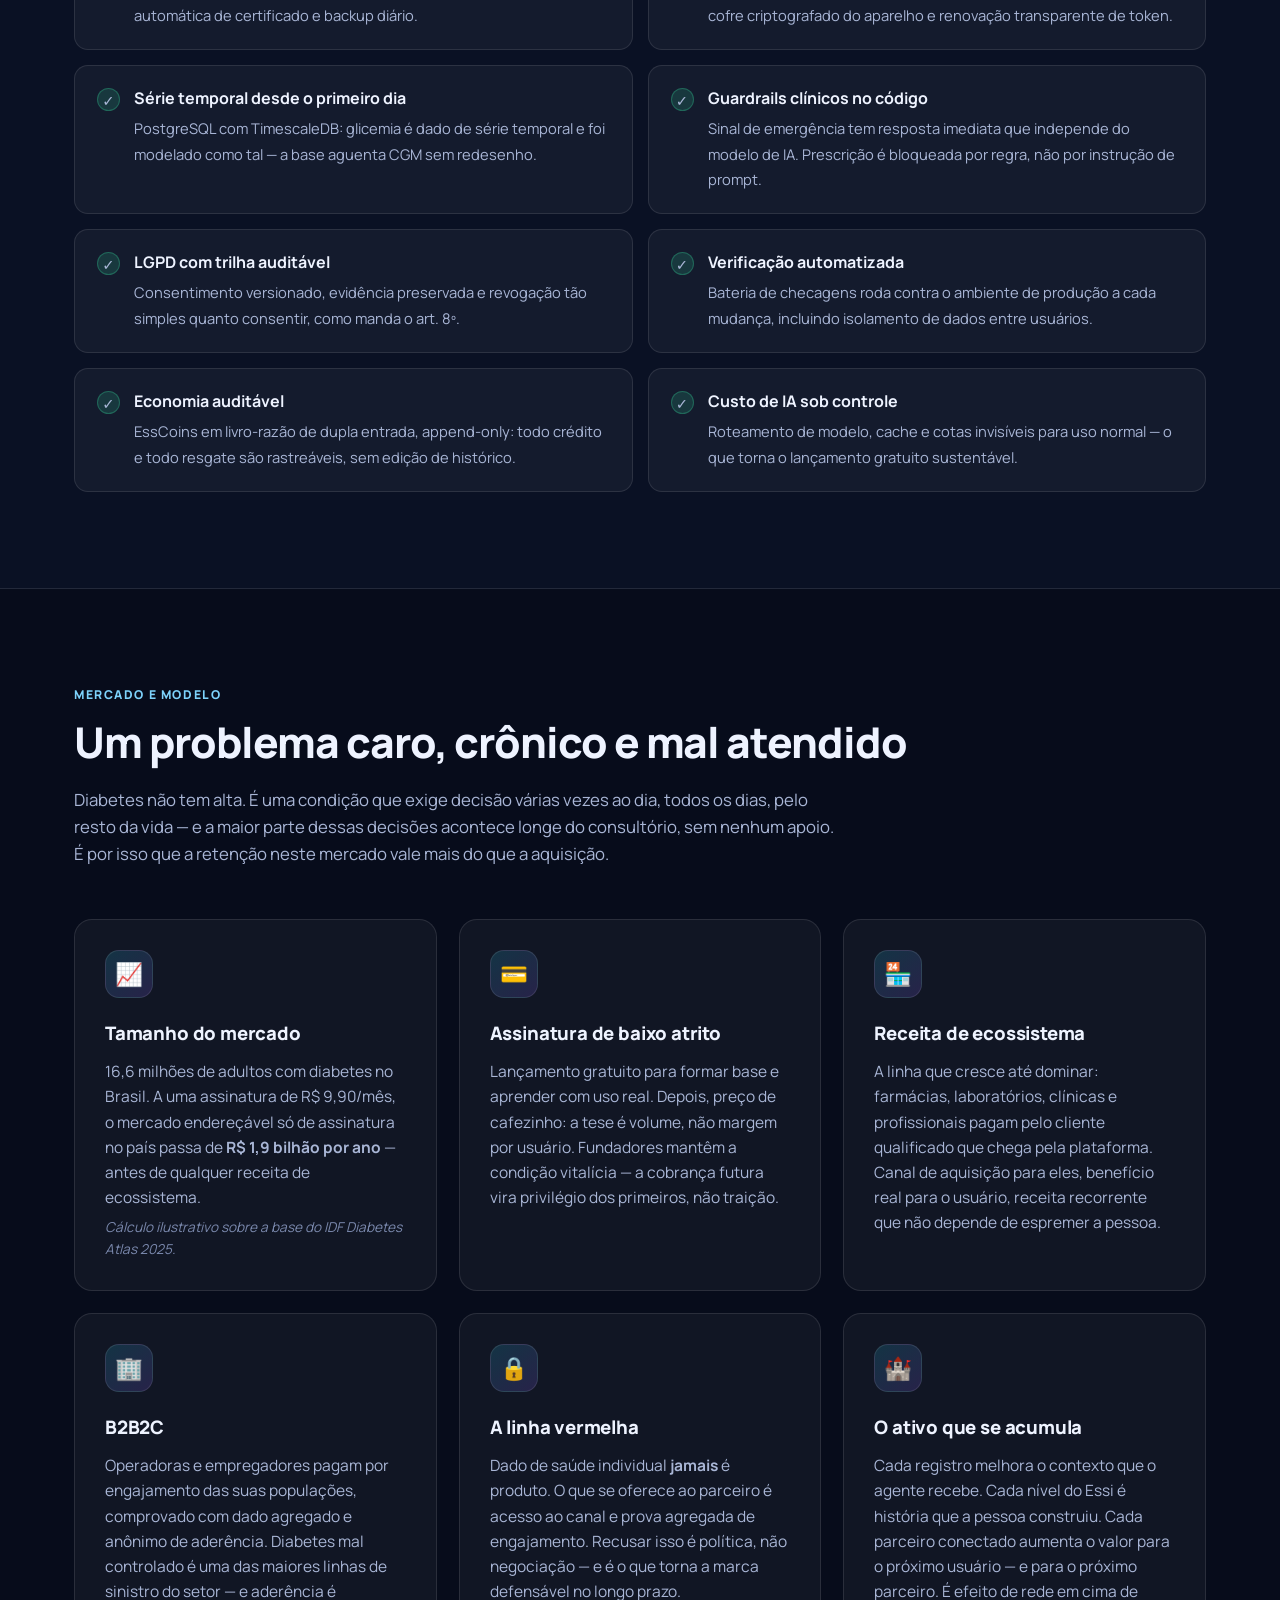
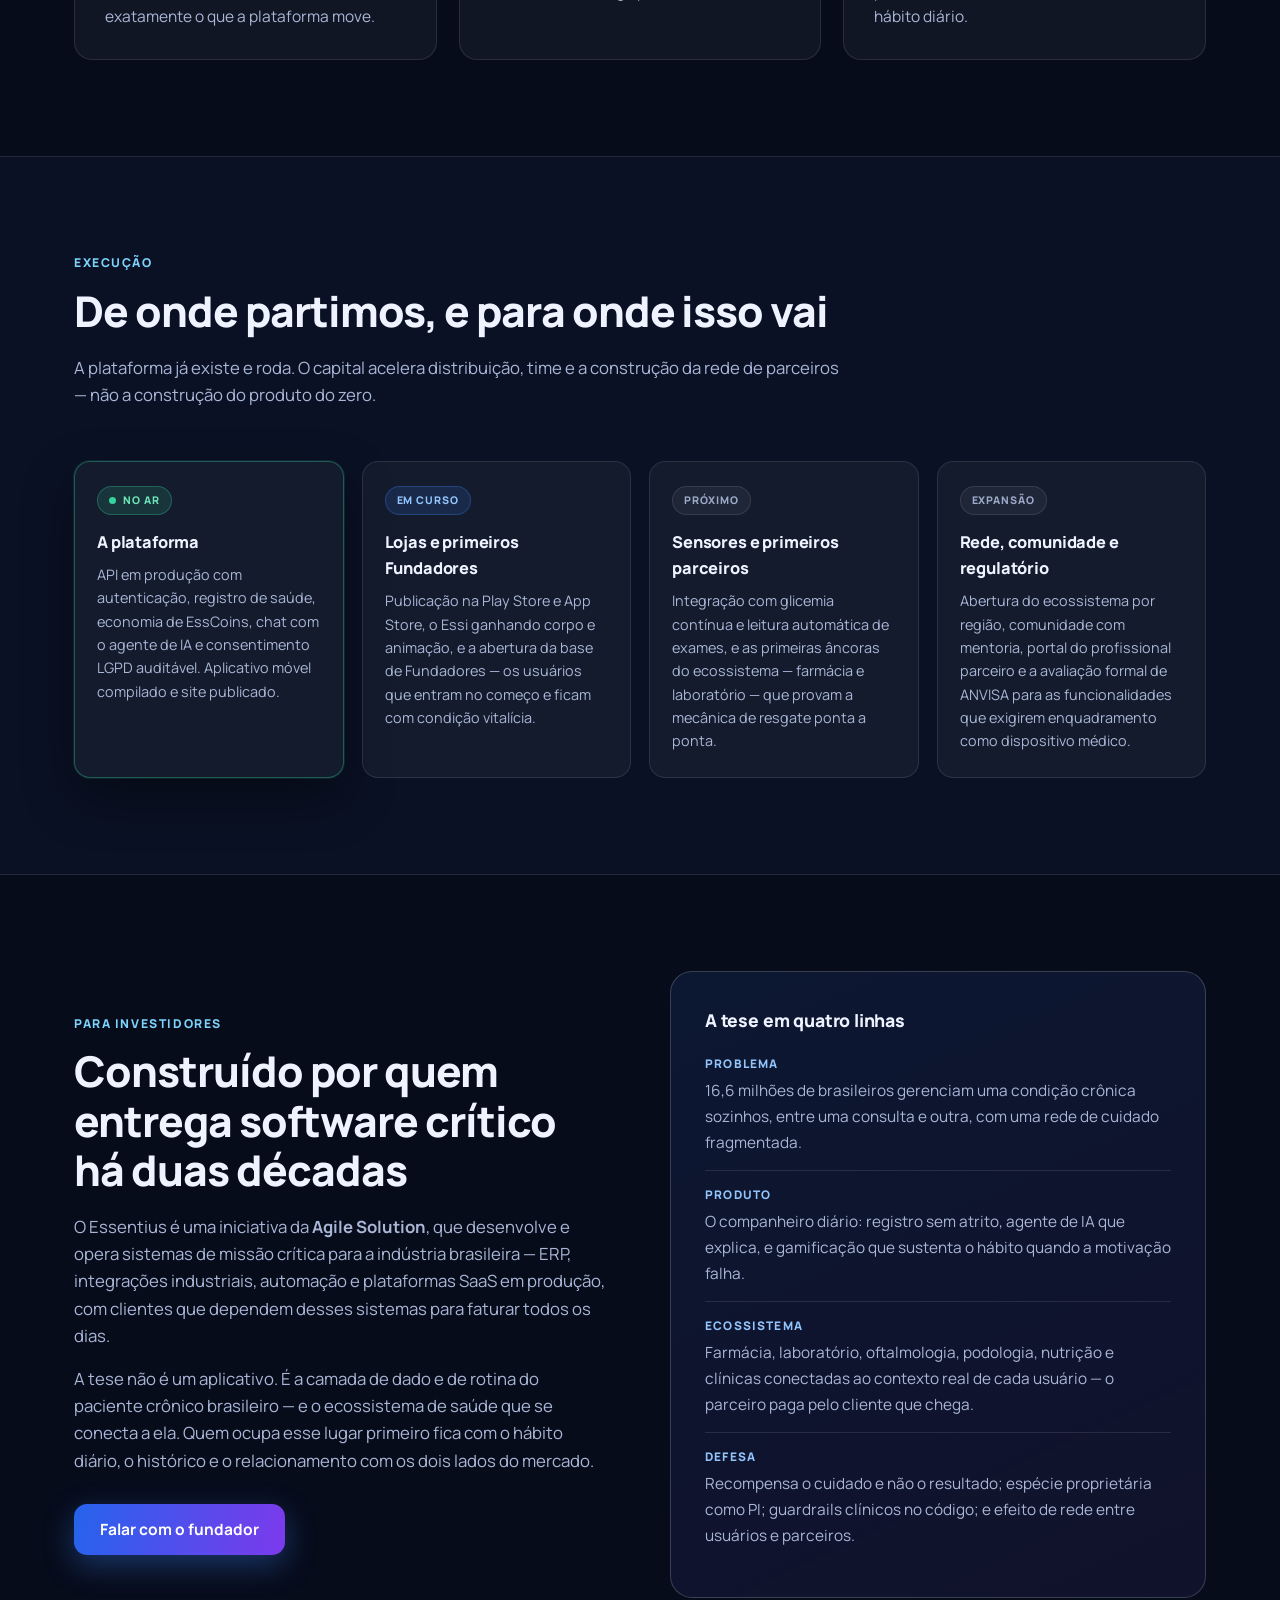
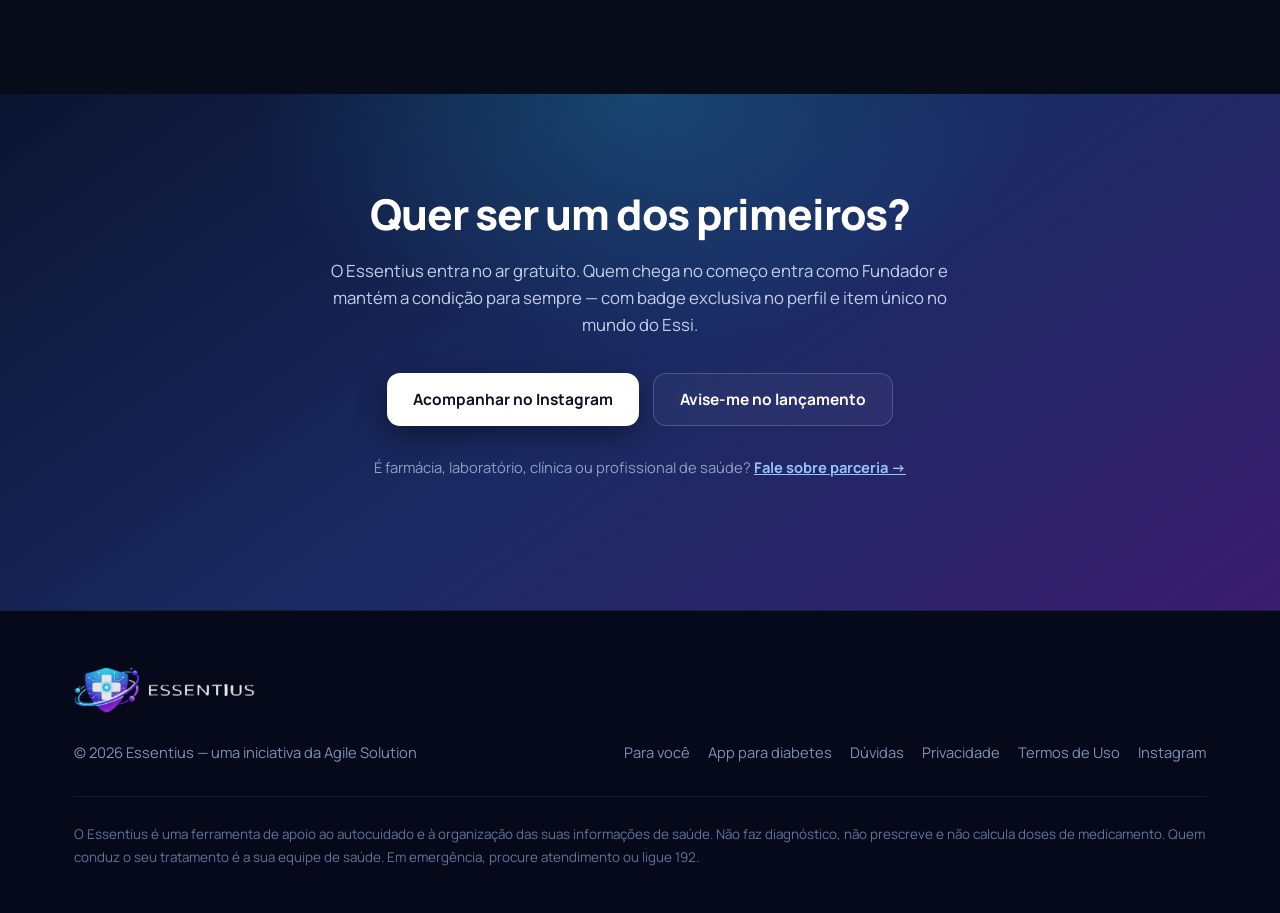
==== commit 7dbe9b52: "Pagina /para-voce/: o site passa a falar com quem tem diabetes A home fala com investidor (mercado d" ====
--- a/index.html
+++ b/index.html
@@ -20,16 +20,18 @@
 <meta property="og:description" content="Agente de IA, gamificação e um ecossistema de cuidado em volta de cada pessoa com diabetes. Plataforma brasileira em produção."/>
 <meta property="og:url" content="https://essentius.com.br/"/>
 <meta property="og:locale" content="pt_BR"/>
-<meta property="og:image" content="https://essentius.com.br/assets/og-image.png"/>
-<meta property="og:image:secure_url" content="https://essentius.com.br/assets/og-image.png"/>
-<meta property="og:image:type" content="image/png"/>
-<meta property="og:image:width" content="512"/>
-<meta property="og:image:height" content="341"/>
-<meta property="og:image:alt" content="Essentius — Logotipo"/>
+<!-- 1200x630 e JPEG opaco de proposito: abaixo de 600x315 o WhatsApp desiste do
+     card grande e mostra o link cru, e o crawler descarta PNG com transparencia. -->
+<meta property="og:image" content="https://essentius.com.br/assets/og-essentius.jpg"/>
+<meta property="og:image:secure_url" content="https://essentius.com.br/assets/og-essentius.jpg"/>
+<meta property="og:image:type" content="image/jpeg"/>
+<meta property="og:image:width" content="1200"/>
+<meta property="og:image:height" content="630"/>
+<meta property="og:image:alt" content="Essentius — seu agente de inteligência artificial para o cuidado diário do diabetes"/>
 <meta name="twitter:card" content="summary_large_image"/>
 <meta name="twitter:title" content="Essentius | A plataforma de cuidado diário do diabetes"/>
 <meta name="twitter:description" content="Agente de IA, gamificação e um ecossistema de cuidado em volta de cada pessoa com diabetes."/>
-<meta name="twitter:image" content="https://essentius.com.br/assets/og-image.png"/>
+<meta name="twitter:image" content="https://essentius.com.br/assets/og-essentius.jpg"/>
 
 <!-- Dados estruturados: diz ao Google que isto e um aplicativo de saude
      brasileiro, e nao mais um artigo sobre diabetes. -->
@@ -639,6 +641,7 @@
       <img src="assets/logo-horizontal.png" alt="Essentius" width="471" height="120"/>
     </a>
     <div class="nav-links">
+      <a href="/para-voce/" style="color:#fff">Para você</a>
       <a href="#plataforma">Plataforma</a>
       <a href="#ecossistema">Ecossistema</a>
       <a href="#rede">Rede</a>
@@ -647,7 +650,7 @@
       <a href="#execucao">Execução</a>
       <a href="/perguntas-frequentes/">Dúvidas</a>
     </div>
-    <a class="btn btn-primario" href="#comecar">Quero usar</a>
+    <a class="btn btn-primario" href="/para-voce/">Quero usar</a>
   </div>
 </nav>
 
@@ -665,10 +668,12 @@
         seu dia a dia.
       </p>
       <div class="acoes">
-        <a class="btn btn-primario" href="#comecar">Quero usar o Essentius</a>
+        <a class="btn btn-primario" href="/para-voce/">Quero usar o Essentius</a>
         <a class="btn btn-vidro" href="#ecossistema">Ver o ecossistema</a>
       </div>
       <p class="hero-nota">Gratuito no lançamento · <b>Quem chega no começo é Fundador para sempre</b></p>
+      <p class="hero-nota" style="margin-top:10px">Tem diabetes ou cuida de alguém que tem?
+        <a href="/para-voce/" style="color:#93C5FD;font-weight:700">Veja o app pensado para você →</a></p>
     </div>
 
     <div class="palco">
@@ -1641,7 +1646,7 @@
         o hábito diário, o histórico e o relacionamento com os dois lados do mercado.
       </p>
       <p style="margin-top:30px">
-        <a class="btn btn-primario" href="mailto:gildonei@agilesolution.com.br?subject=Essentius%20-%20conversa%20com%20investidor">Falar com o fundador</a>
+        <a class="btn btn-primario" href="mailto:suporte@agilesolution.com.br?subject=Essentius%20-%20conversa%20com%20investidor">Falar com o fundador</a>
       </p>
     </div>
 
@@ -1676,11 +1681,11 @@
     </p>
     <div class="acoes">
       <a class="btn btn-claro" href="https://www.instagram.com/essentius/" rel="noopener">Acompanhar no Instagram</a>
-      <a class="btn btn-vidro" href="mailto:gildonei@agilesolution.com.br?subject=Essentius%20-%20quero%20ser%20Fundador">Avise-me no lançamento</a>
+      <a class="btn btn-vidro" href="mailto:suporte@agilesolution.com.br?subject=Essentius%20-%20quero%20ser%20Fundador">Avise-me no lançamento</a>
     </div>
     <p style="margin-top:30px;font-size:.92rem;color:#8FA0C4">
       É farmácia, laboratório, clínica ou profissional de saúde?
-      <a href="mailto:gildonei@agilesolution.com.br?subject=Essentius%20-%20quero%20ser%20parceiro" style="color:#93C5FD;font-weight:700">Fale sobre parceria →</a>
+      <a href="mailto:suporte@agilesolution.com.br?subject=Essentius%20-%20quero%20ser%20parceiro" style="color:#93C5FD;font-weight:700">Fale sobre parceria →</a>
     </p>
   </div>
 </section>
@@ -1691,6 +1696,7 @@
     <div class="rodape">
       <span>© 2026 Essentius — uma iniciativa da <a href="https://agilesolution.com.br/" rel="noopener">Agile Solution</a></span>
       <nav class="rodape-links" aria-label="Páginas do site">
+        <a href="/para-voce/">Para você</a>
         <a href="/app-para-controlar-diabetes/">App para diabetes</a>
         <a href="/perguntas-frequentes/">Dúvidas</a>
         <a href="/politica-de-privacidade/">Privacidade</a>
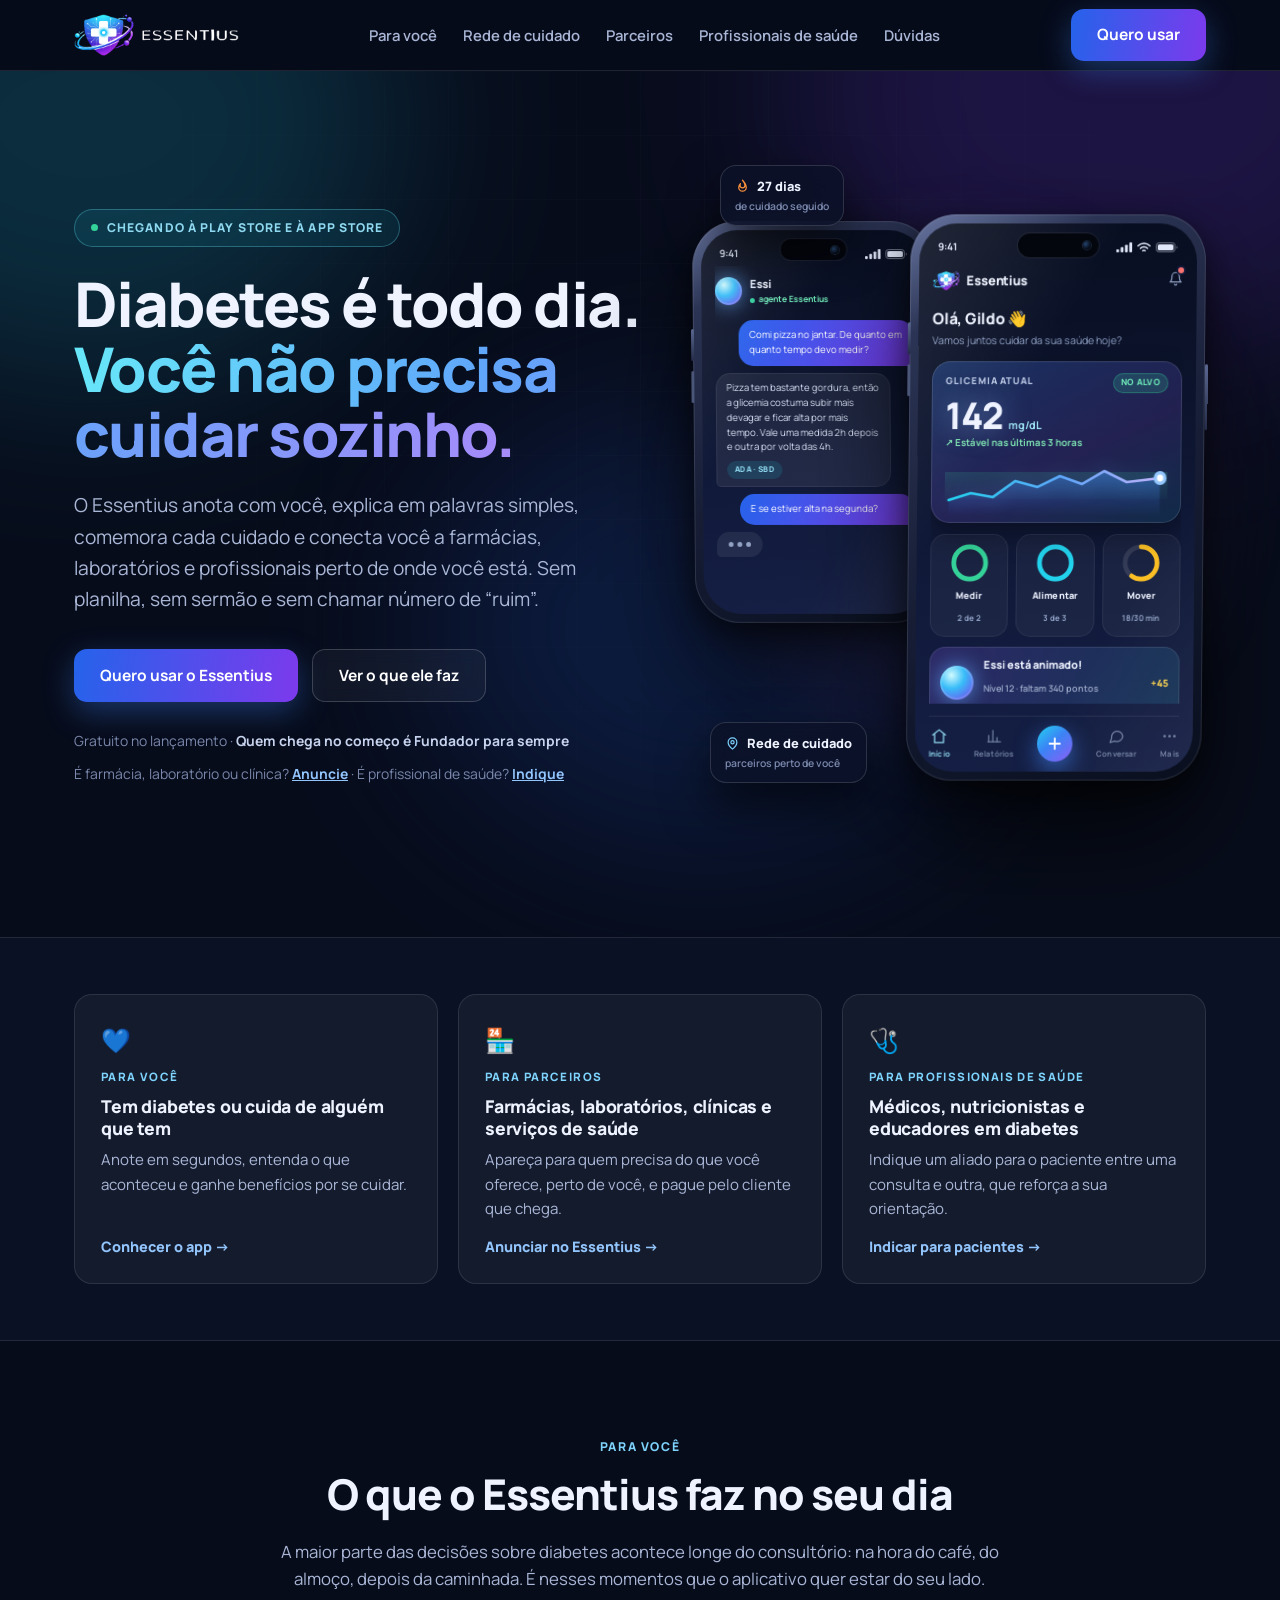
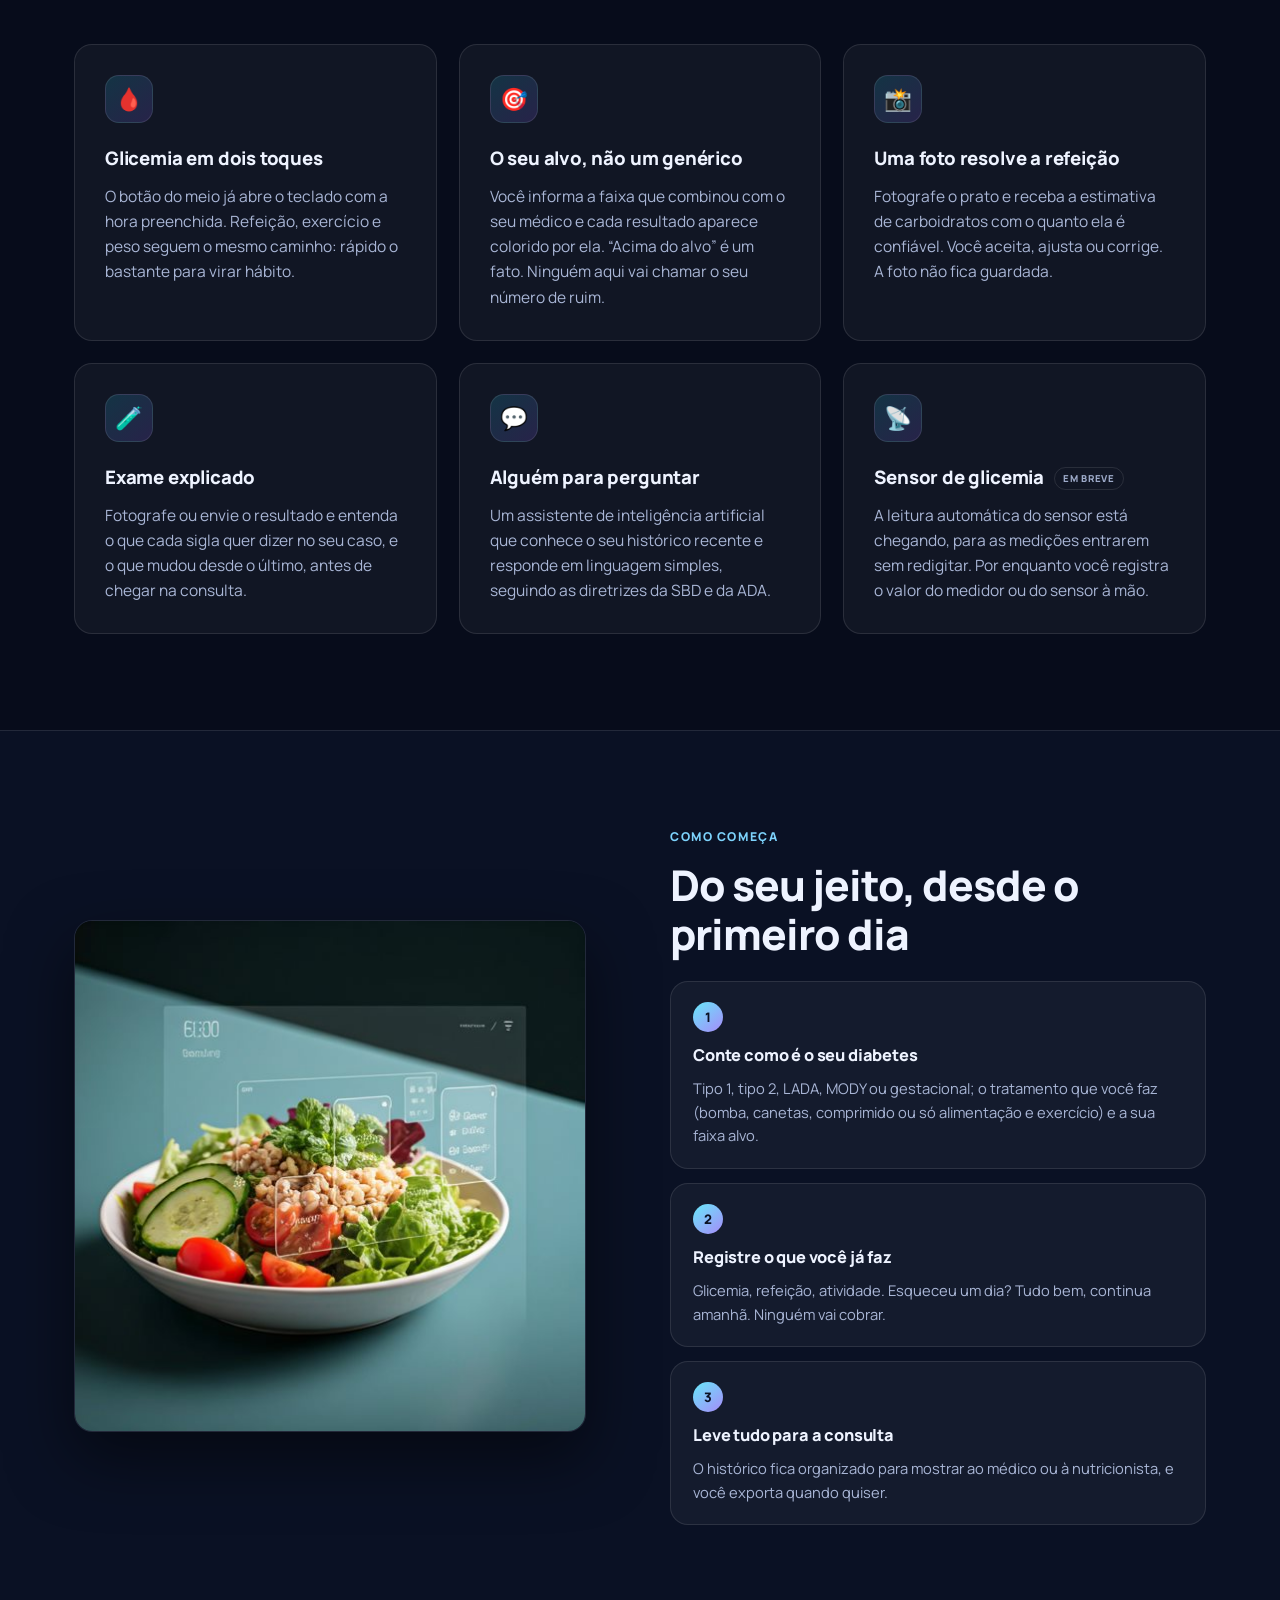
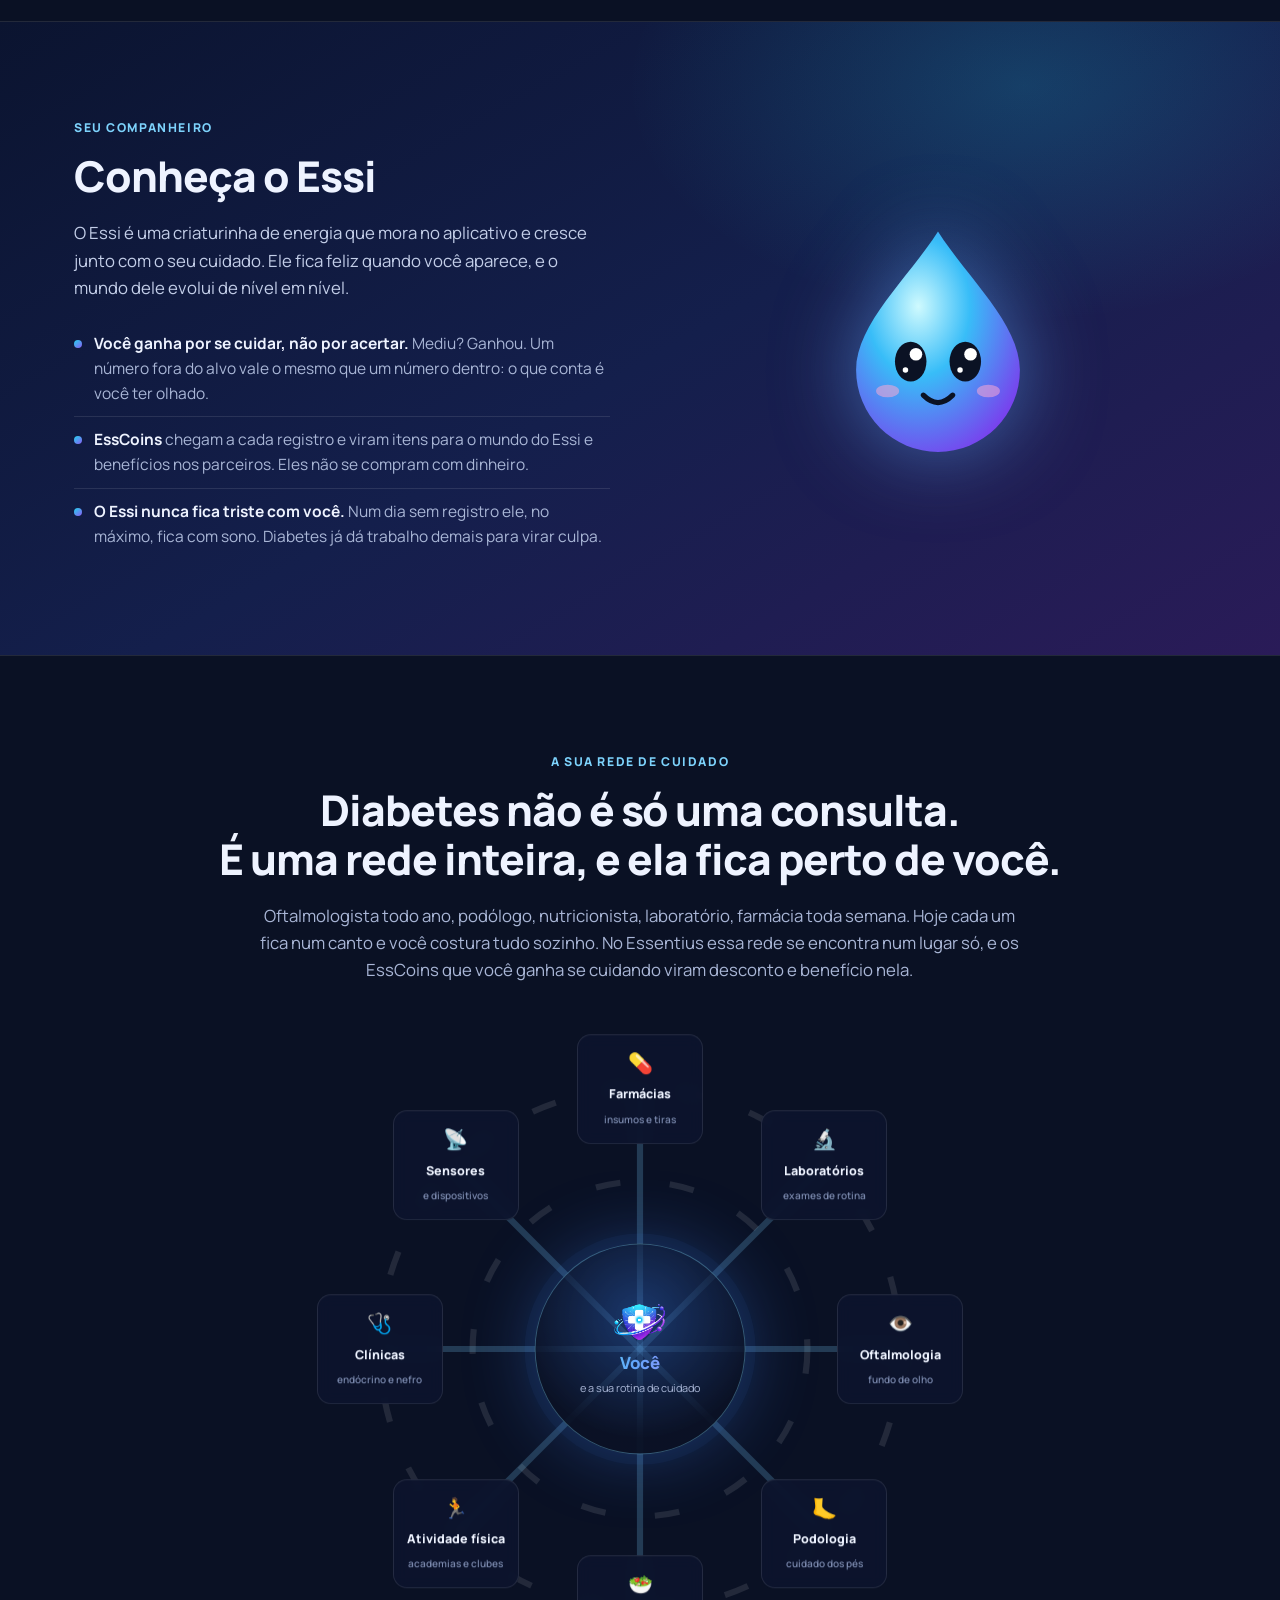
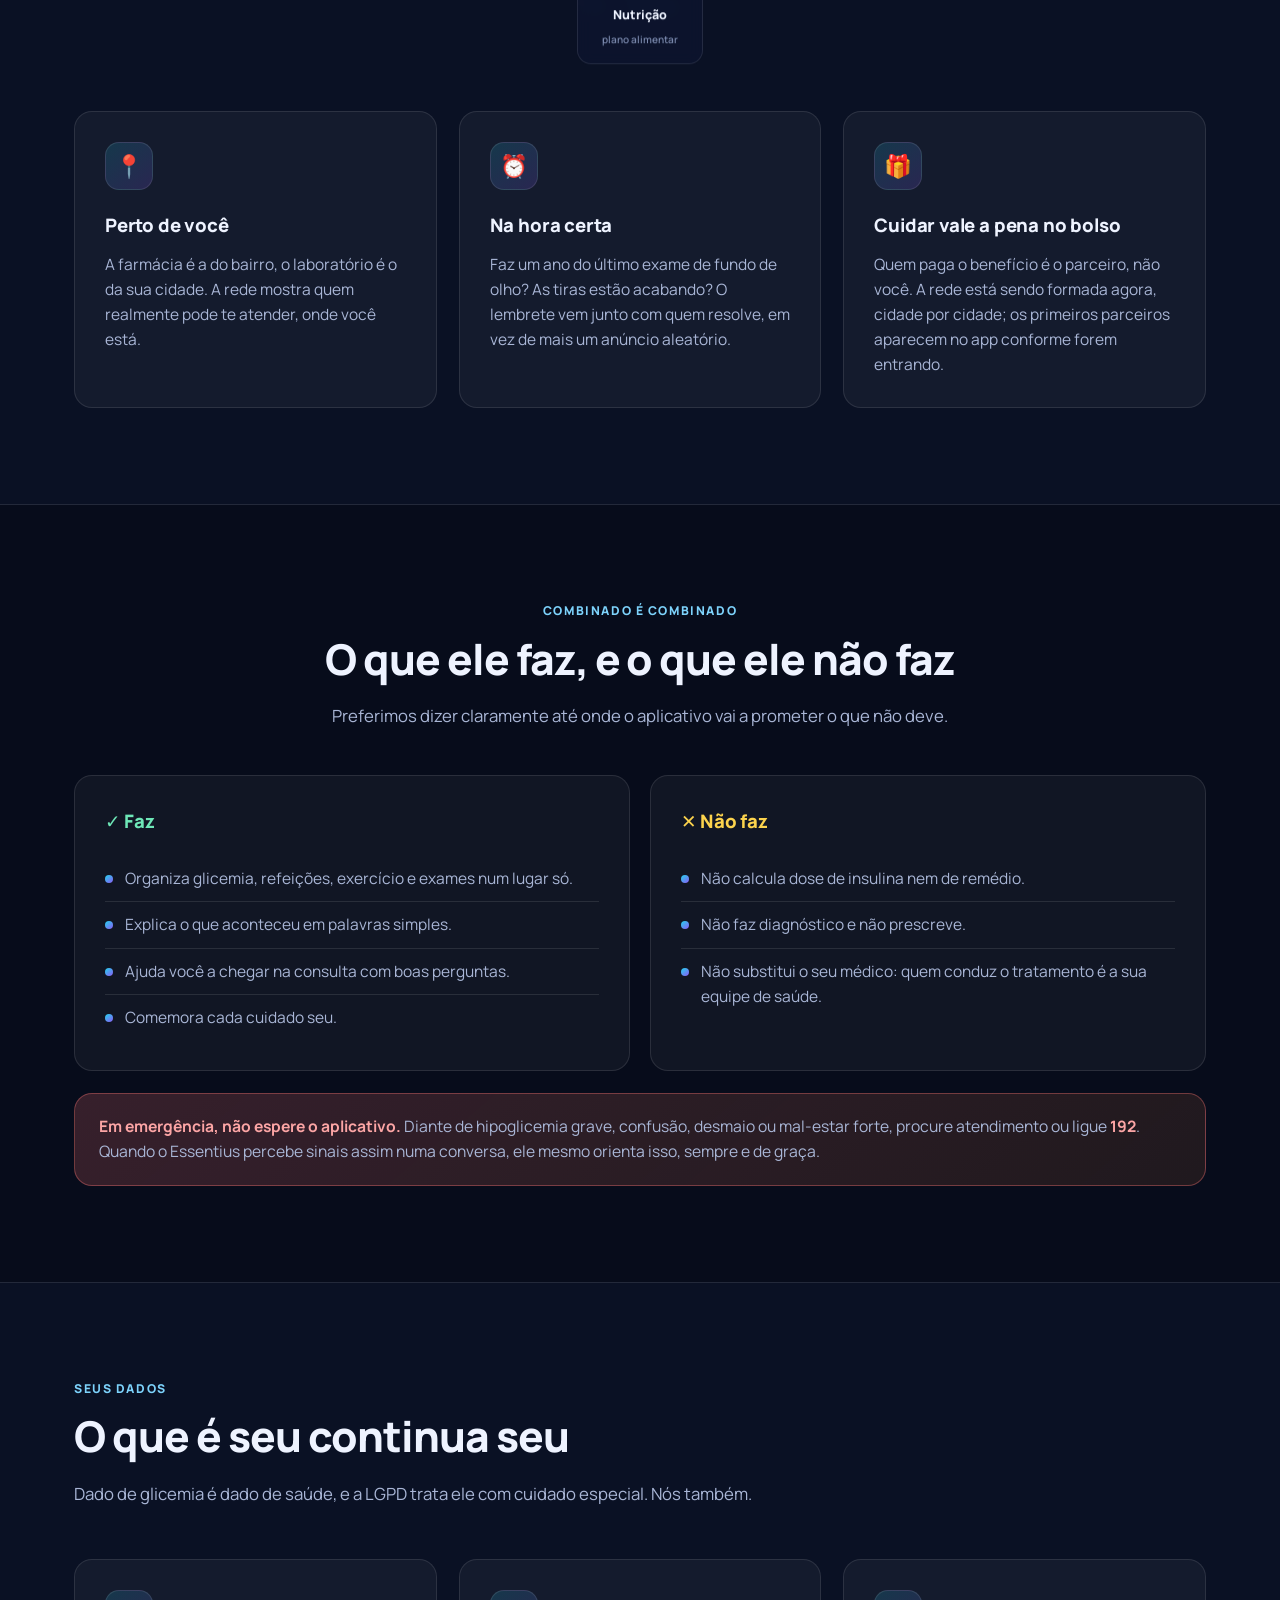
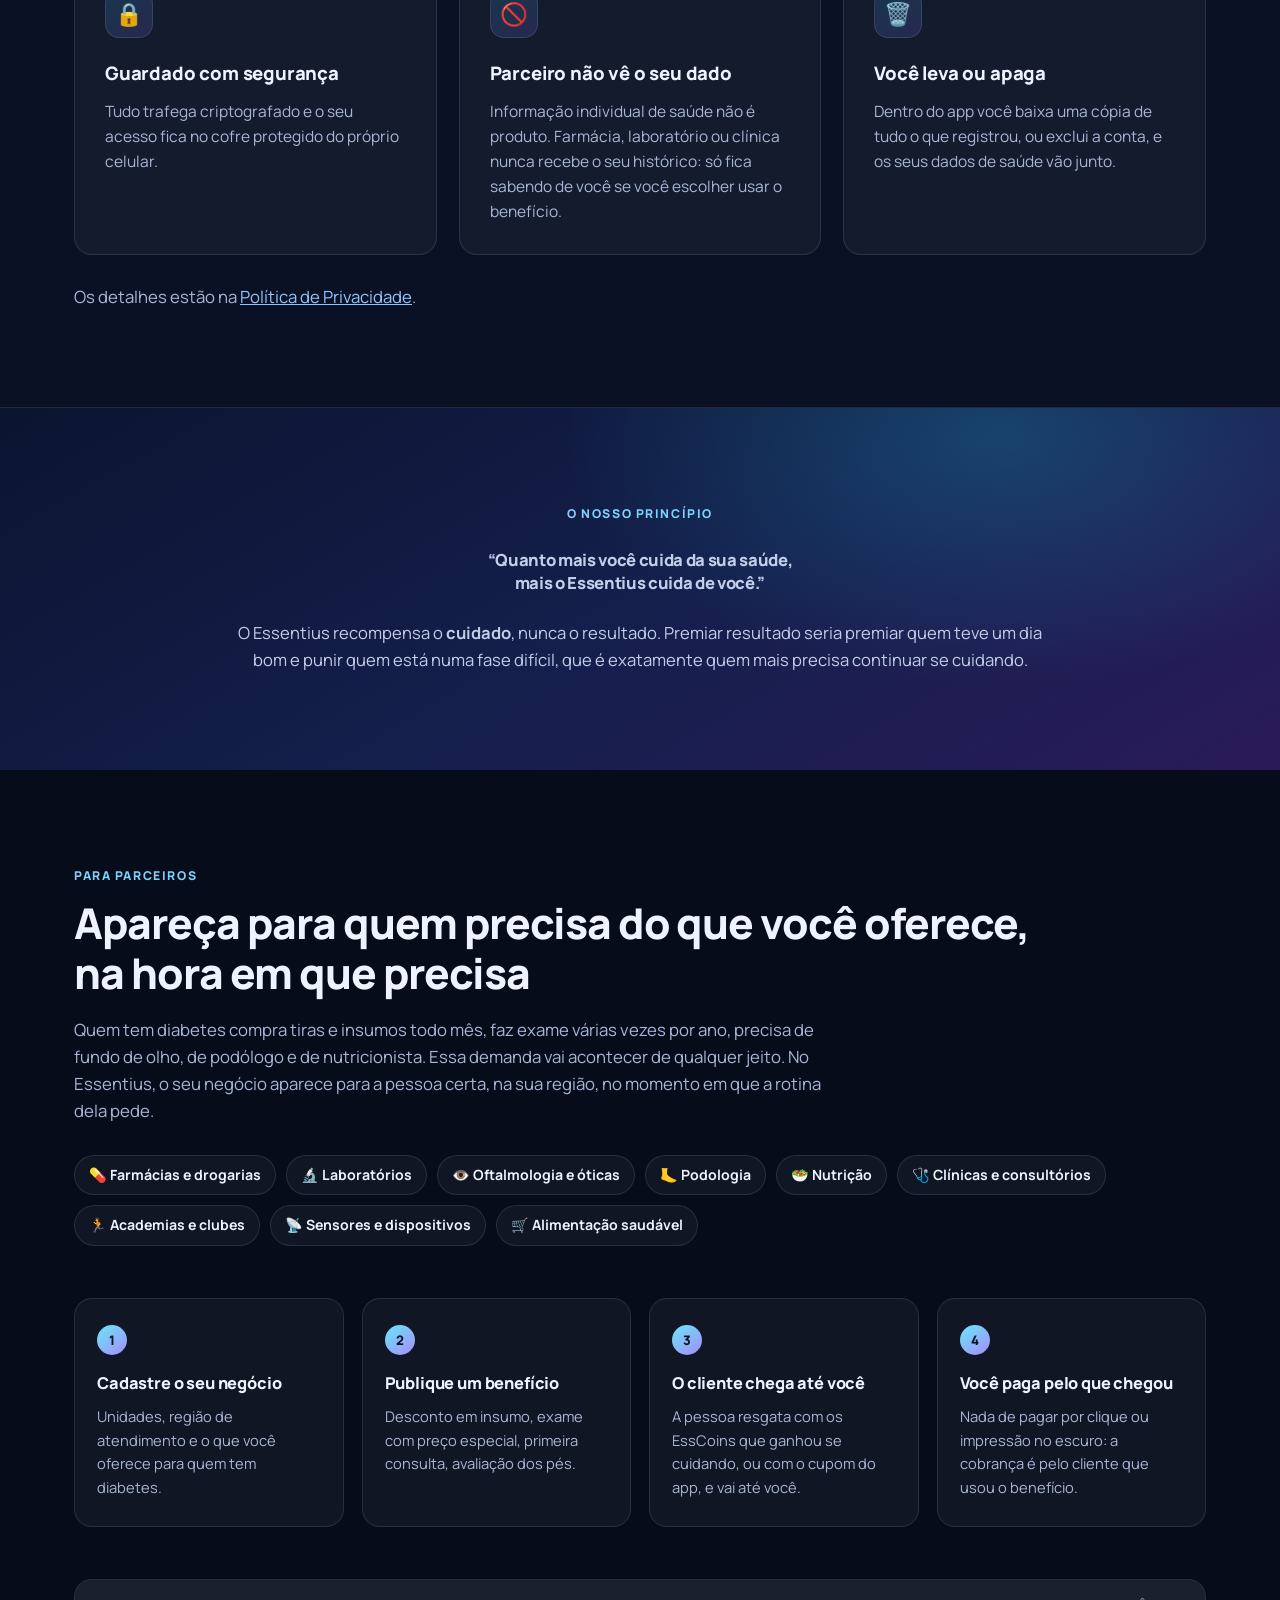
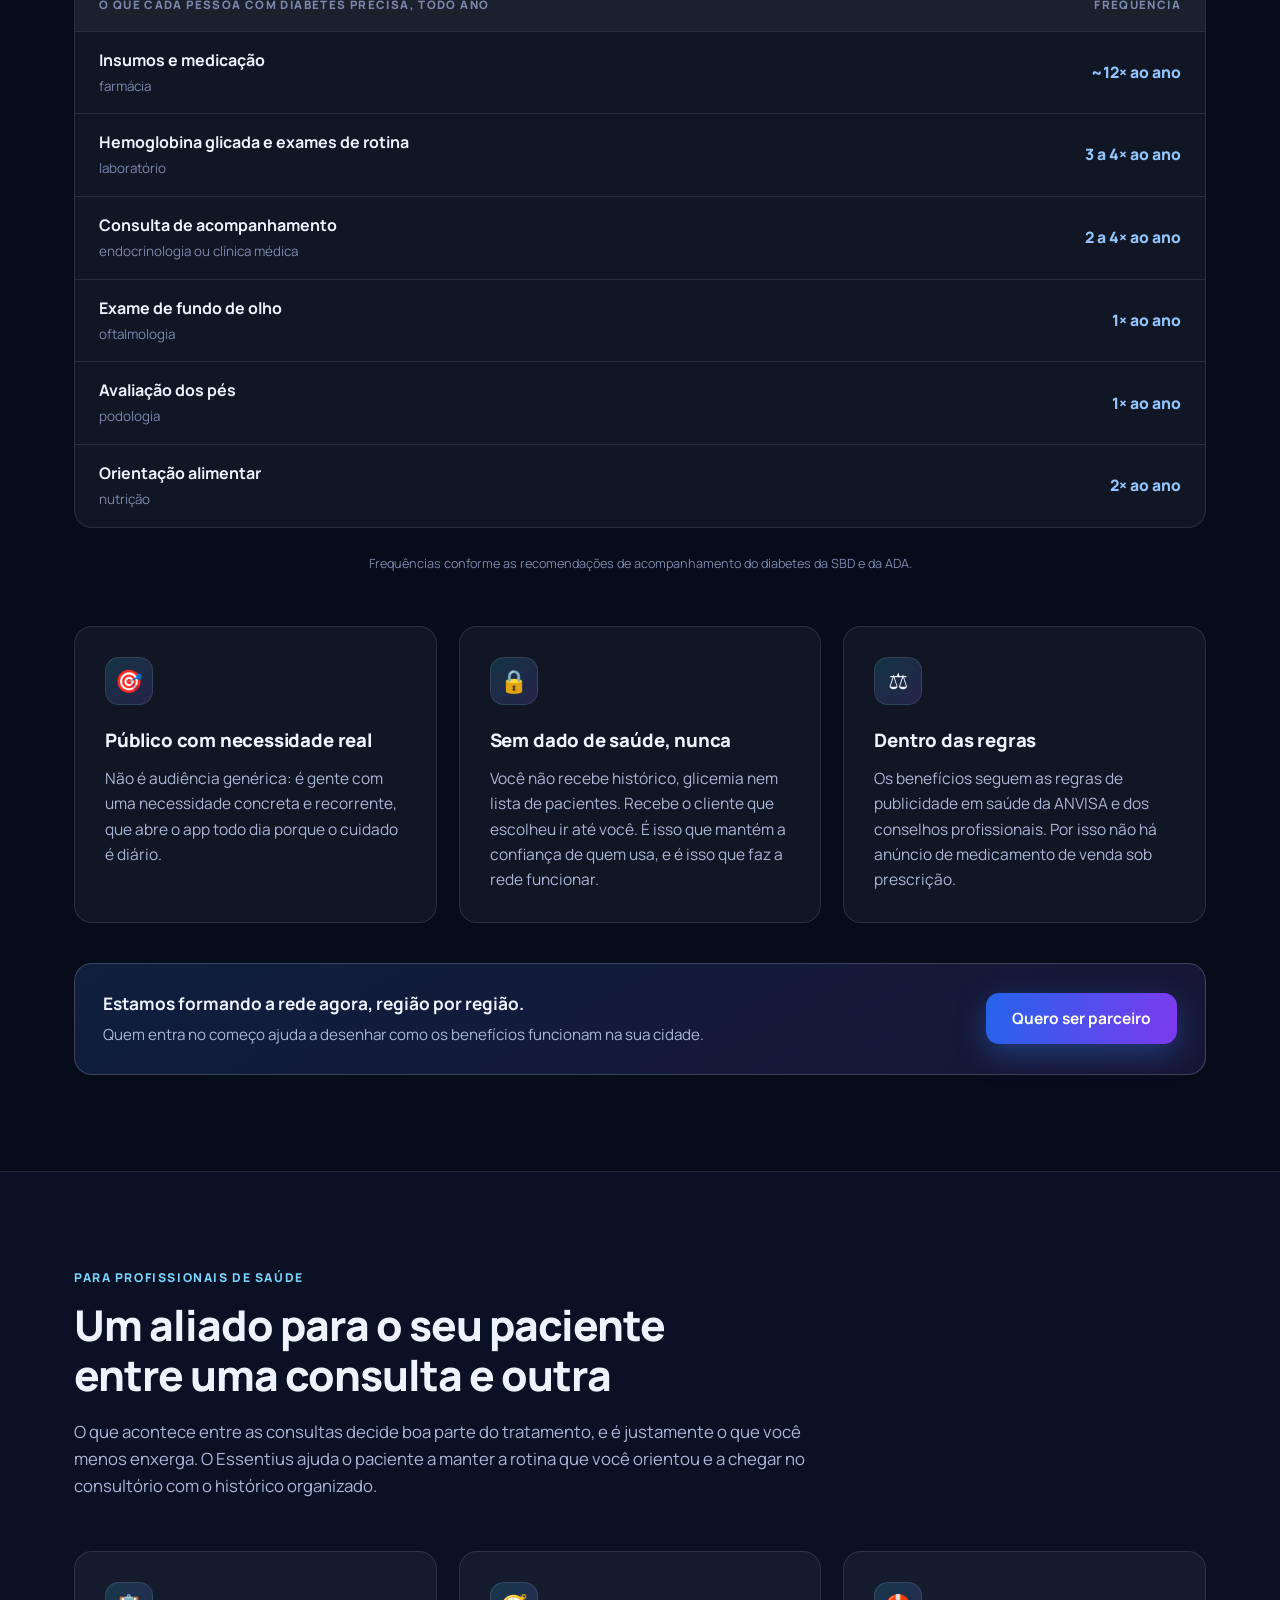
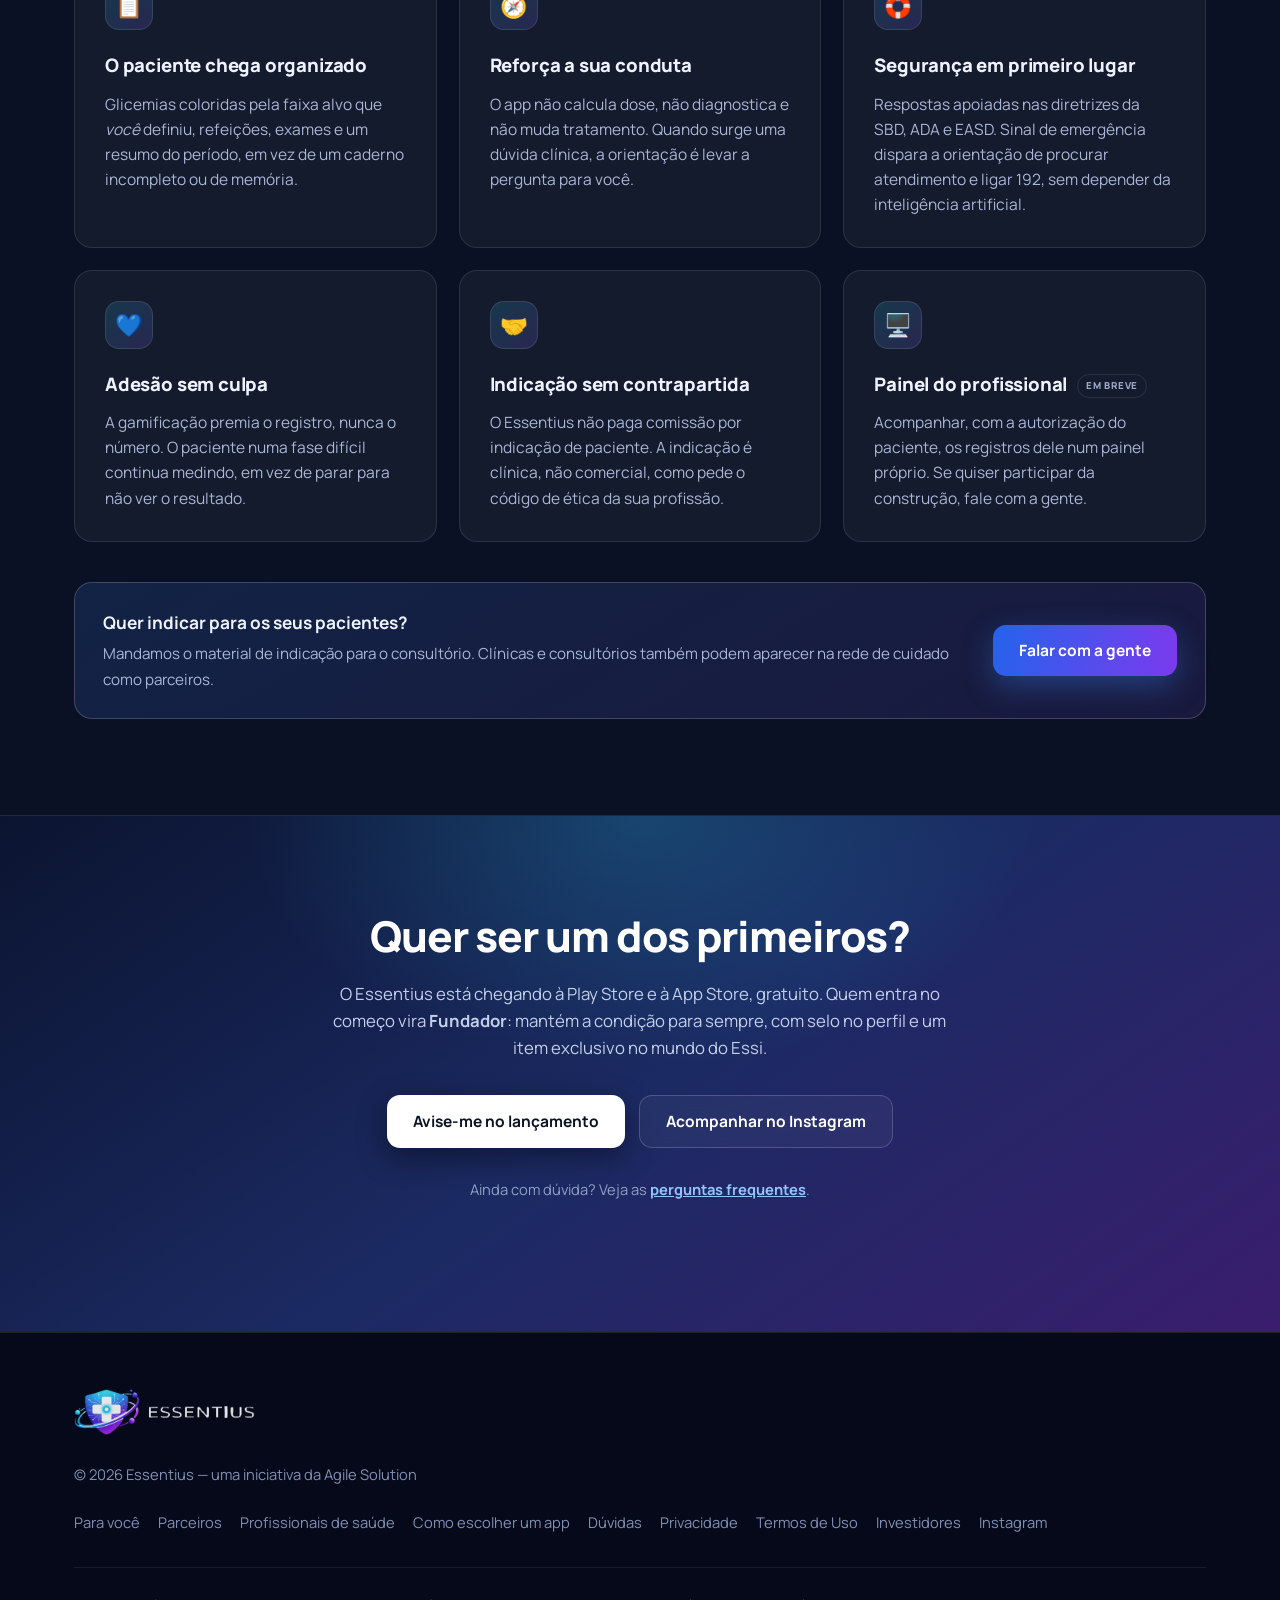
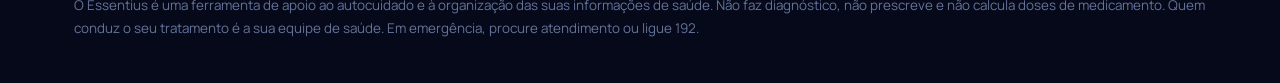
==== commit 3e748394: "Home vira o site de quem usa, de quem anuncia e de quem indica essentius.com.br falava com investido" ====
--- a/index.html
+++ b/index.html
@@ -2,8 +2,8 @@
 <html lang="pt-BR"><head>
 <meta charset="utf-8"/>
 <meta content="width=device-width, initial-scale=1.0" name="viewport"/>
-<title>Essentius | A plataforma de cuidado diário do diabetes</title>
-<meta name="description" content="Agente de IA, gamificação e um ecossistema de cuidado — farmácias, laboratórios, oftalmologia, podologia e nutrição — em volta de cada pessoa com diabetes. Plataforma brasileira em produção."/>
+<title>Essentius | App para o dia a dia com diabetes</title>
+<meta name="description" content="App gratuito para o diabetes no dia a dia: glicemia em dois toques, foto do prato, exame explicado e uma rede de cuidado perto de você."/>
 <link rel="canonical" href="https://essentius.com.br/"/>
 <meta name="robots" content="index, follow, max-image-preview:large, max-snippet:-1"/>
 <meta name="theme-color" content="#070C1B"/>
@@ -16,8 +16,8 @@
 
 <meta property="og:type" content="website"/>
 <meta property="og:site_name" content="Essentius"/>
-<meta property="og:title" content="Essentius | A plataforma de cuidado diário do diabetes"/>
-<meta property="og:description" content="Agente de IA, gamificação e um ecossistema de cuidado em volta de cada pessoa com diabetes. Plataforma brasileira em produção."/>
+<meta property="og:title" content="Essentius | App para o dia a dia com diabetes"/>
+<meta property="og:description" content="App gratuito para o diabetes no dia a dia: glicemia em dois toques, foto do prato, exame explicado e uma rede de cuidado perto de você."/>
 <meta property="og:url" content="https://essentius.com.br/"/>
 <meta property="og:locale" content="pt_BR"/>
 <!-- 1200x630 e JPEG opaco de proposito: abaixo de 600x315 o WhatsApp desiste do
@@ -29,8 +29,8 @@
 <meta property="og:image:height" content="630"/>
 <meta property="og:image:alt" content="Essentius — seu agente de inteligência artificial para o cuidado diário do diabetes"/>
 <meta name="twitter:card" content="summary_large_image"/>
-<meta name="twitter:title" content="Essentius | A plataforma de cuidado diário do diabetes"/>
-<meta name="twitter:description" content="Agente de IA, gamificação e um ecossistema de cuidado em volta de cada pessoa com diabetes."/>
+<meta name="twitter:title" content="Essentius | App para o dia a dia com diabetes"/>
+<meta name="twitter:description" content="App gratuito para o diabetes no dia a dia: glicemia em dois toques, foto do prato, exame explicado e uma rede de cuidado perto de você."/>
 <meta name="twitter:image" content="https://essentius.com.br/assets/og-essentius.jpg"/>
 
 <!-- Dados estruturados: diz ao Google que isto e um aplicativo de saude
@@ -631,6 +631,63 @@
     *{animation:none!important;transition:none!important;scroll-behavior:auto!important}
     .linha-graf{stroke-dashoffset:0}
   }
+  /* ---------- tres publicos ---------- */
+  .publicos-sec{padding:56px 0}
+  .publicos{display:grid;grid-template-columns:repeat(3,1fr);gap:20px}
+  @media(max-width:900px){.publicos{grid-template-columns:1fr}}
+  .publico{display:flex;flex-direction:column;gap:8px;text-decoration:none;background:var(--vidro);
+           border:1px solid var(--linha);border-radius:var(--raio);padding:26px 26px 24px;
+           transition:transform .2s,border-color .2s,box-shadow .2s}
+  .publico:hover{transform:translateY(-4px);border-color:rgba(125,211,252,.45);box-shadow:0 24px 60px rgba(0,0,0,.42)}
+  .publico-ic{font-size:1.5rem}
+  .publico-rot{font-size:.72rem;font-weight:800;letter-spacing:.12em;text-transform:uppercase;color:#7DD3FC}
+  .publico b{font-size:1.1rem;font-weight:800;letter-spacing:-.01em;line-height:1.3}
+  .publico span:not(.publico-ic):not(.publico-rot){color:var(--texto);font-size:.94rem}
+  .publico em{font-style:normal;font-weight:800;font-size:.9rem;color:#93C5FD;margin-top:auto;padding-top:6px}
+
+  .breve{display:inline-block;margin-left:6px;font-size:.6rem;font-weight:800;letter-spacing:.08em;
+         text-transform:uppercase;vertical-align:middle;padding:3px 8px;border-radius:99px;
+         color:#9DAAC9;border:1px solid var(--linha)}
+  .passos-v{display:grid;gap:14px;margin-top:22px}
+  .passos-v .passo{padding:20px 22px}
+  .passos-v .passo-n{margin-bottom:10px}
+
+  .essi-sec{position:relative;overflow:hidden;background:linear-gradient(150deg,#0B1430,#141F4C 52%,#2A1B58)}
+  .essi-sec::before{content:"";position:absolute;inset:0;pointer-events:none;
+    background:radial-gradient(640px 380px at 80% 10%,rgba(34,211,238,.18),transparent 62%)}
+  .essi-sec .env{position:relative}
+  .essi-gota{display:block;width:210px;height:auto;margin:0 auto;
+             filter:drop-shadow(0 0 40px rgba(96,165,250,.55));animation:respirar 3.4s ease-in-out infinite}
+  .lista{list-style:none;margin-top:20px}
+  .lista li{display:flex;gap:12px;align-items:flex-start;padding:10px 0;color:var(--texto);font-size:.97rem;
+            border-top:1px solid var(--linha)}
+  .lista li:first-child{border-top:0}
+  .lista li b{color:var(--tinta)}
+  .pt{flex:none;width:8px;height:8px;border-radius:50%;margin-top:9px;background:linear-gradient(140deg,#22D3EE,#8B5CF6)}
+
+  .limites{display:grid;grid-template-columns:1fr 1fr;gap:20px;margin-top:46px}
+  @media(max-width:760px){.limites{grid-template-columns:1fr}}
+  .faz h3{color:#6EE7B7}
+  .nao h3{color:#FCD34D}
+  .emergencia{margin-top:22px;border-radius:var(--raio);padding:20px 24px;font-size:.98rem;color:var(--texto);
+              background:linear-gradient(140deg,rgba(248,113,113,.20),rgba(251,146,60,.10));
+              border:1px solid rgba(248,113,113,.38)}
+  .emergencia b{color:#FCA5A5}
+
+  .chips-parceiro{display:flex;flex-wrap:wrap;gap:10px;margin-top:30px}
+  .chips-parceiro span{font-size:.88rem;font-weight:700;padding:8px 14px;border-radius:99px;
+                       background:var(--vidro);border:1px solid var(--linha)}
+  .faixa-cta{display:flex;align-items:center;justify-content:space-between;gap:24px;margin-top:40px;
+             border-radius:var(--raio);padding:26px 28px;border:1px solid var(--linha-forte);
+             background:linear-gradient(150deg,rgba(59,130,246,.16),rgba(139,92,246,.12))}
+  .faixa-cta b{display:block;font-size:1.08rem;margin-bottom:4px}
+  .faixa-cta span{color:var(--texto);font-size:.95rem}
+  .faixa-cta .btn{flex:none}
+  @media(max-width:760px){.faixa-cta{flex-direction:column;align-items:flex-start}}
+  @media(max-width:520px){.env{padding:0 16px}}
+  .h1-l1{white-space:nowrap}
+  @media(max-width:440px){.h1-l1{white-space:normal}}
+
 </style>
 </head>
 <body>
@@ -641,16 +698,13 @@
       <img src="assets/logo-horizontal.png" alt="Essentius" width="471" height="120"/>
     </a>
     <div class="nav-links">
-      <a href="/para-voce/" style="color:#fff">Para você</a>
-      <a href="#plataforma">Plataforma</a>
-      <a href="#ecossistema">Ecossistema</a>
-      <a href="#rede">Rede</a>
-      <a href="#tecnologia">Tecnologia</a>
-      <a href="#mercado">Mercado</a>
-      <a href="#execucao">Execução</a>
+      <a href="#voce">Para você</a>
+      <a href="#ecossistema">Rede de cuidado</a>
+      <a href="#parceiros">Parceiros</a>
+      <a href="#profissionais">Profissionais de saúde</a>
       <a href="/perguntas-frequentes/">Dúvidas</a>
     </div>
-    <a class="btn btn-primario" href="/para-voce/">Quero usar</a>
+    <a class="btn btn-primario" href="#comecar">Quero usar</a>
   </div>
 </nav>
 
@@ -659,21 +713,21 @@
   <div class="grade-fundo" aria-hidden="true"></div>
   <div class="env">
     <div>
-      <span class="selo"><span class="ponto"></span> Plataforma em produção · Brasil</span>
-      <h1>Todo diabético tem<br/>uma rotina inteira<br/><span class="marca">girando em volta dele.</span></h1>
+      <span class="selo"><span class="ponto"></span> Chegando à Play Store e à App Store</span>
+      <h1><span class="h1-l1">Diabetes é todo dia.</span><br/><span class="marca">Você não precisa cuidar sozinho.</span></h1>
       <p class="chamada">
-        O Essentius coloca essa rotina em um só lugar: um agente de inteligência artificial
-        que entende os seus dados, um companheiro que evolui com o seu cuidado e uma rede
-        de saúde — farmácia, laboratório, oftalmologia, podologia, nutrição — conectada ao
-        seu dia a dia.
+        O Essentius anota com você, explica em palavras simples, comemora cada cuidado e
+        conecta você a farmácias, laboratórios e profissionais perto de onde você está.
+        Sem planilha, sem sermão e sem chamar número de “ruim”.
       </p>
       <div class="acoes">
-        <a class="btn btn-primario" href="/para-voce/">Quero usar o Essentius</a>
-        <a class="btn btn-vidro" href="#ecossistema">Ver o ecossistema</a>
+        <a class="btn btn-primario" href="#comecar">Quero usar o Essentius</a>
+        <a class="btn btn-vidro" href="#voce">Ver o que ele faz</a>
       </div>
       <p class="hero-nota">Gratuito no lançamento · <b>Quem chega no começo é Fundador para sempre</b></p>
-      <p class="hero-nota" style="margin-top:10px">Tem diabetes ou cuida de alguém que tem?
-        <a href="/para-voce/" style="color:#93C5FD;font-weight:700">Veja o app pensado para você →</a></p>
+      <p class="hero-nota" style="margin-top:10px">
+        É farmácia, laboratório ou clínica? <a href="#parceiros" style="color:#93C5FD;font-weight:700">Anuncie</a>
+        · É profissional de saúde? <a href="#profissionais" style="color:#93C5FD;font-weight:700">Indique</a></p>
     </div>
 
     <div class="palco">
@@ -798,7 +852,7 @@
               </div>
               <div class="item" style="margin-top:8px">
                 <span class="item-ic"><svg width="14" height="14" viewBox="0 0 24 24" fill="none" stroke="currentColor" stroke-width="2.2" stroke-linecap="round" stroke-linejoin="round"><path d="M20 6 9 17l-5-5"/></svg></span>
-                <div class="item-tx"><b>Maria foi avisada</b><span>perfil família</span></div>
+                <div class="item-tx"><b>Não melhorou?</b><span>avise alguém perto de você</span></div>
               </div>
               <div class="item">
                 <span class="item-ic"><svg width="14" height="14" viewBox="0 0 24 24" fill="none" stroke="currentColor" stroke-width="2" stroke-linecap="round" stroke-linejoin="round"><path d="M12 21s-7-4.6-7-10a7 7 0 0 1 14 0c0 5.4-7 10-7 10Z"/><path d="M12 6v6M9 9h6"/></svg></span>
@@ -1008,11 +1062,11 @@
 
             <!-- 5 · dispositivos -->
             <div class="cena">
-              <div class="tit-cena"><b>Tudo integrado</b><span>4 conectados</span></div>
+              <div class="tit-cena"><b>Conexões</b><span>em breve</span></div>
               <div class="item">
                 <span class="item-ic"><svg width="15" height="15" viewBox="0 0 24 24" fill="none" stroke="currentColor" stroke-width="1.9" stroke-linecap="round"><path d="M4.5 8.5a10 10 0 0 1 15 0"/><path d="M7.5 12a6 6 0 0 1 9 0"/><circle cx="12" cy="16.5" r="1.6" fill="currentColor" stroke="none"/></svg></span>
-                <div class="item-tx"><b>Sensor de glicemia</b><span>atualizado há 3 min</span></div>
-                <span class="chip chip-ok">Ativo</span>
+                <div class="item-tx"><b>Sensor de glicemia</b><span>leitura automática</span></div>
+                <span class="chip chip-am">Em breve</span>
               </div>
               <div class="item">
                 <span class="item-ic"><svg width="15" height="15" viewBox="0 0 24 24" fill="none" stroke="currentColor" stroke-width="1.9" stroke-linecap="round" stroke-linejoin="round"><rect x="6" y="6" width="12" height="12" rx="3"/><path d="M9 6V3h6v3M9 18v3h6v-3"/><path d="M12 10v2.5l1.8 1"/></svg></span>
@@ -1027,11 +1081,10 @@
               <div class="item">
                 <span class="item-ic"><svg width="15" height="15" viewBox="0 0 24 24" fill="none" stroke="currentColor" stroke-width="1.9" stroke-linecap="round" stroke-linejoin="round"><path d="M3 12h4l2-5 3 10 2.5-6 1.5 3h5"/></svg></span>
                 <div class="item-tx"><b>Medidor de ponta de dedo</b><span>2 leituras hoje</span></div>
-                <span class="chip chip-in">Pareado</span>
+                <span class="chip chip-am">Em breve</span>
               </div>
               <p style="font-size:.55rem;color:#8FA0C4;font-weight:600;margin-top:10px;line-height:1.5">
-                O dado já existe. O trabalho do Essentius é ler o que existe — não pedir que
-                você digite tudo de novo.
+                Em breve: o que o sensor, o relógio e a balança já medem entra sozinho, sem digitar de novo.
               </p>
             </div>
             </div>
@@ -1055,111 +1108,154 @@
   </div>
 </header>
 
-<section class="numeros listra">
+<section class="listra publicos-sec" id="publicos">
   <div class="env">
-    <div class="numeros-grade">
-      <div class="num-cx">
-        <div class="num marca">16,6 mi</div>
-        <div class="num-txt">de brasileiros adultos vivem com diabetes — 10,7% da população</div>
+    <div class="publicos">
+      <a class="publico" href="#voce">
+        <span class="publico-ic" aria-hidden="true">💙</span>
+        <span class="publico-rot">Para você</span>
+        <b>Tem diabetes ou cuida de alguém que tem</b>
+        <span>Anote em segundos, entenda o que aconteceu e ganhe benefícios por se cuidar.</span>
+        <em>Conhecer o app →</em>
+      </a>
+      <a class="publico" href="#parceiros">
+        <span class="publico-ic" aria-hidden="true">🏪</span>
+        <span class="publico-rot">Para parceiros</span>
+        <b>Farmácias, laboratórios, clínicas e serviços de saúde</b>
+        <span>Apareça para quem precisa do que você oferece, perto de você, e pague pelo cliente que chega.</span>
+        <em>Anunciar no Essentius →</em>
+      </a>
+      <a class="publico" href="#profissionais">
+        <span class="publico-ic" aria-hidden="true">🩺</span>
+        <span class="publico-rot">Para profissionais de saúde</span>
+        <b>Médicos, nutricionistas e educadores em diabetes</b>
+        <span>Indique um aliado para o paciente entre uma consulta e outra, que reforça a sua orientação.</span>
+        <em>Indicar para pacientes →</em>
+      </a>
+    </div>
+  </div>
+</section>
+
+<!-- ======================= PARA VOCE ======================= -->
+<section id="voce">
+  <div class="env centro">
+    <p class="olho">Para você</p>
+    <h2 class="titulo">O que o Essentius faz no seu dia</h2>
+    <p class="sub">
+      A maior parte das decisões sobre diabetes acontece longe do consultório: na hora do café,
+      do almoço, depois da caminhada. É nesses momentos que o aplicativo quer estar do seu lado.
+    </p>
+  </div>
+  <div class="env">
+    <div class="grade-3">
+      <article class="cartao">
+        <div class="icone" aria-hidden="true">🩸</div>
+        <h3>Glicemia em dois toques</h3>
+        <p>O botão do meio já abre o teclado com a hora preenchida. Refeição, exercício e peso
+          seguem o mesmo caminho: rápido o bastante para virar hábito.</p>
+      </article>
+      <article class="cartao">
+        <div class="icone" aria-hidden="true">🎯</div>
+        <h3>O seu alvo, não um genérico</h3>
+        <p>Você informa a faixa que combinou com o seu médico e cada resultado aparece colorido
+          por ela. “Acima do alvo” é um fato. Ninguém aqui vai chamar o seu número de ruim.</p>
+      </article>
+      <article class="cartao">
+        <div class="icone" aria-hidden="true">📸</div>
+        <h3>Uma foto resolve a refeição</h3>
+        <p>Fotografe o prato e receba a estimativa de carboidratos com o quanto ela é confiável.
+          Você aceita, ajusta ou corrige. A foto não fica guardada.</p>
+      </article>
+      <article class="cartao">
+        <div class="icone" aria-hidden="true">🧪</div>
+        <h3>Exame explicado</h3>
+        <p>Fotografe ou envie o resultado e entenda o que cada sigla quer dizer no seu caso, e o
+          que mudou desde o último, antes de chegar na consulta.</p>
+      </article>
+      <article class="cartao">
+        <div class="icone" aria-hidden="true">💬</div>
+        <h3>Alguém para perguntar</h3>
+        <p>Um assistente de inteligência artificial que conhece o seu histórico recente e responde
+          em linguagem simples, seguindo as diretrizes da SBD e da ADA.</p>
+      </article>
+      <article class="cartao">
+        <div class="icone" aria-hidden="true">📡</div>
+        <h3>Sensor de glicemia <span class="breve">em breve</span></h3>
+        <p>A leitura automática do sensor está chegando, para as medições entrarem sem redigitar.
+          Por enquanto você registra o valor do medidor ou do sensor à mão.</p>
+      </article>
+    </div>
+  </div>
+</section>
+
+<section class="listra">
+  <div class="env duas">
+    <img src="assets/img1.jpg" width="512" height="512" loading="lazy"
+         alt="Prato de comida fotografado no Essentius, com a estimativa de carboidratos na tela"/>
+    <div>
+      <p class="olho">Como começa</p>
+      <h2 class="titulo">Do seu jeito, desde o primeiro dia</h2>
+      <div class="passos-v">
+        <div class="passo"><div class="passo-n">1</div><b>Conte como é o seu diabetes</b>
+          <p>Tipo 1, tipo 2, LADA, MODY ou gestacional; o tratamento que você faz (bomba, canetas,
+            comprimido ou só alimentação e exercício) e a sua faixa alvo.</p></div>
+        <div class="passo"><div class="passo-n">2</div><b>Registre o que você já faz</b>
+          <p>Glicemia, refeição, atividade. Esqueceu um dia? Tudo bem, continua amanhã. Ninguém
+            vai cobrar.</p></div>
+        <div class="passo"><div class="passo-n">3</div><b>Leve tudo para a consulta</b>
+          <p>O histórico fica organizado para mostrar ao médico ou à nutricionista, e você exporta
+            quando quiser.</p></div>
       </div>
-      <div class="num-cx">
-        <div class="num marca">31,9%</div>
-        <div class="num-txt">não sabem que têm. Quase um terço sem diagnóstico</div>
-      </div>
-      <div class="num-cx">
-        <div class="num marca">3º</div>
-        <div class="num-txt">país que mais gasta com diabetes no mundo</div>
-      </div>
-      <div class="num-cx">
-        <div class="num marca">365</div>
-        <div class="num-txt">dias por ano de decisões — diabetes é a condição que nunca dá alta</div>
-      </div>
-    </div>
-    <p class="fonte">
-      Fonte: <a href="https://diabetesatlas.org/" rel="noopener">IDF Diabetes Atlas</a>,
-      11ª edição (2025), e dados da Federação Internacional de Diabetes sobre gasto em saúde.
-    </p>
+    </div>
   </div>
 </section>
 
-<section id="plataforma">
-  <div class="env">
-    <p class="olho">A plataforma</p>
-    <h2 class="titulo">Não é um app de registro.<br/>É a camada que organiza o cuidado inteiro.</h2>
-    <p class="sub">
-      A maioria dos aplicativos de diabetes é planilha com outro nome: recebe número e devolve
-      número. O Essentius fecha o ciclo — captura o dado sem esforço, explica o que ele significa,
-      sustenta a motivação e conecta a pessoa a quem pode ajudar.
-    </p>
-
-    <div class="grade-3">
-      <article class="cartao">
-        <div class="icone" aria-hidden="true">🧠</div>
-        <h3>Agente de IA especializado</h3>
-        <p>
-          Fundamentado nas diretrizes ADA, SBD e EASD. Recebe o contexto clínico da pessoa —
-          perfil, faixa alvo, últimas medições, exames — e responde em linguagem de gente.
-          Nunca prescreve, nunca diagnostica, nunca calcula dose.
-        </p>
-      </article>
-      <article class="cartao">
-        <div class="icone" aria-hidden="true">📷</div>
-        <h3>Foto do prato, carboidrato estimado</h3>
-        <p>
-          O motivo número um para largar um app de diabetes é o trabalho de alimentá-lo.
-          A meta de projeto é <strong>dois toques</strong> por registro — e a refeição se
-          resolve com uma foto, com a confiança da estimativa sempre visível.
-        </p>
-      </article>
-      <article class="cartao">
-        <div class="icone" aria-hidden="true">🔬</div>
-        <h3>Exame que vira conversa</h3>
-        <p>
-          Hemoglobina glicada, lipidograma, função renal. O Essentius lê o laudo, compara com o
-          histórico e explica o que mudou — em vez de devolver mais um PDF cheio de siglas que
-          ninguém traduz.
-        </p>
-      </article>
-      <article class="cartao">
-        <div class="icone" aria-hidden="true">📡</div>
-        <h3>Sensores e dispositivos</h3>
-        <p>
-          Sensor de glicemia contínua, relógio, balança, medidor. O dado já existe e já é gerado
-          centenas de vezes por semana: o trabalho da plataforma é ler o que existe, não pedir
-          que a pessoa digite tudo de novo.
-        </p>
-      </article>
-      <article class="cartao">
-        <div class="icone" aria-hidden="true">✨</div>
-        <h3>O Essi, que vive do seu cuidado</h3>
-        <p>
-          Uma espécie própria, criada para o Essentius e registrável como propriedade intelectual.
-          Ele ganha energia quando a pessoa se cuida, e o mundo dele evolui junto — nível 1 ao
-          Mestre, com itens, ambientes e conquistas que se acumulam.
-        </p>
-      </article>
-      <article class="cartao">
-        <div class="icone" aria-hidden="true">🤝</div>
-        <h3>Comunidade e mentoria</h3>
-        <p>
-          Rede privada, moderada, com mentoria de quem convive com diabetes há anos. Porque a
-          parte mais dura raramente é técnica — é não se sentir sozinho às três da manhã.
-        </p>
-      </article>
-    </div>
+<section class="essi-sec" id="essi">
+  <div class="env duas">
+    <div>
+      <p class="olho" style="color:#7DD3FC">Seu companheiro</p>
+      <h2 class="titulo">Conheça o Essi</h2>
+      <p class="sub" style="color:#C3CEE8">
+        O Essi é uma criaturinha de energia que mora no aplicativo e cresce junto com o seu
+        cuidado. Ele fica feliz quando você aparece, e o mundo dele evolui de nível em nível.
+      </p>
+      <ul class="lista">
+        <li><span class="pt"></span><span><b>Você ganha por se cuidar, não por acertar.</b> Mediu? Ganhou.
+          Um número fora do alvo vale o mesmo que um número dentro: o que conta é você ter olhado.</span></li>
+        <li><span class="pt"></span><span><b>EssCoins</b> chegam a cada registro e viram itens para o
+          mundo do Essi e benefícios nos parceiros. Eles não se compram com dinheiro.</span></li>
+        <li><span class="pt"></span><span><b>O Essi nunca fica triste com você.</b> Num dia sem registro
+          ele, no máximo, fica com sono. Diabetes já dá trabalho demais para virar culpa.</span></li>
+      </ul>
+    </div>
+    <!-- O Essi do app (ess_essi.dart): gota de energia, olho grande com brilho
+         duplo, boca e bochecha quando contente. Nunca humano, nunca triste. -->
+    <svg class="essi-gota" viewBox="0 0 200 220" role="img" aria-label="O Essi, companheiro do aplicativo, sorrindo">
+      <defs>
+        <radialGradient id="corpoEssi" cx="38%" cy="34%" r="75%">
+          <stop offset="0" stop-color="#CFFAFE"/><stop offset=".42" stop-color="#38BDF8"/><stop offset="1" stop-color="#7C3AED"/>
+        </radialGradient>
+      </defs>
+      <path d="M100 8 C128 52 178 96 178 140 A78 78 0 0 1 22 140 C22 96 72 52 100 8 Z" fill="url(#corpoEssi)"/>
+      <ellipse cx="74" cy="132" rx="15" ry="19" fill="#0B1224"/>
+      <ellipse cx="126" cy="132" rx="15" ry="19" fill="#0B1224"/>
+      <circle cx="79" cy="125" r="6" fill="#fff"/><circle cx="69" cy="140" r="2.6" fill="#fff"/>
+      <circle cx="131" cy="125" r="6" fill="#fff"/><circle cx="121" cy="140" r="2.6" fill="#fff"/>
+      <ellipse cx="52" cy="160" rx="11" ry="6" fill="#F9A8D4" opacity=".55"/>
+      <ellipse cx="148" cy="160" rx="11" ry="6" fill="#F9A8D4" opacity=".55"/>
+      <path d="M86 164 Q100 178 114 164" fill="none" stroke="#0B1224" stroke-width="5" stroke-linecap="round"/>
+    </svg>
   </div>
 </section>
 
 <section class="listra" id="ecossistema">
   <div class="env centro">
-    <p class="olho">O ecossistema</p>
-    <h2 class="titulo">Diabetes não é uma consulta.<br/>É uma rede inteira de cuidado.</h2>
+    <p class="olho">A sua rede de cuidado</p>
+    <h2 class="titulo">Diabetes não é só uma consulta.<br/>É uma rede inteira, e ela fica perto de você.</h2>
     <p class="sub">
-      Quem vive com diabetes não precisa só de endocrinologista. Precisa de oftalmologista todo
-      ano, de podólogo, de nutricionista, de laboratório, de farmácia toda semana, de atividade
-      física. Hoje essa rede é fragmentada e a pessoa navega sozinha.
-      <strong style="color:#EEF3FF">O Essentius é o ponto onde ela se encontra</strong> —
-      e o Essentius sabe onde a pessoa está, o que ela precisa e quando.
+      Oftalmologista todo ano, podólogo, nutricionista, laboratório, farmácia toda semana. Hoje
+      cada um fica num canto e você costura tudo sozinho. No Essentius essa rede se encontra num
+      lugar só, e os EssCoins que você ganha se cuidando viram desconto e benefício nela.
     </p>
   </div>
 
@@ -1179,495 +1275,263 @@
           <line x1="50" y1="50" x2="20.3" y2="20.3"/>
         </g>
       </svg>
-
       <div class="nucleo">
         <div>
           <img src="assets/marca.png" alt="" width="201" height="141"/>
-          <b class="marca">Essentius</b>
-          <span>a rotina, o dado e o contexto de cada pessoa</span>
+          <b class="marca">Você</b>
+          <span>e a sua rotina de cuidado</span>
         </div>
       </div>
-
-      <div class="no" style="left:50%;top:8%"><i>💊</i><b>Farmácias</b><span>insumo e recompra</span></div>
+      <div class="no" style="left:50%;top:8%"><i>💊</i><b>Farmácias</b><span>insumos e tiras</span></div>
       <div class="no" style="left:79.7%;top:20.3%"><i>🔬</i><b>Laboratórios</b><span>exames de rotina</span></div>
-      <div class="no" style="left:92%;top:50%"><i>👁️</i><b>Oftalmologia</b><span>retinopatia</span></div>
-      <div class="no" style="left:79.7%;top:79.7%"><i>🦶</i><b>Podologia</b><span>pé diabético</span></div>
+      <div class="no" style="left:92%;top:50%"><i>👁️</i><b>Oftalmologia</b><span>fundo de olho</span></div>
+      <div class="no" style="left:79.7%;top:79.7%"><i>🦶</i><b>Podologia</b><span>cuidado dos pés</span></div>
       <div class="no" style="left:50%;top:92%"><i>🥗</i><b>Nutrição</b><span>plano alimentar</span></div>
       <div class="no" style="left:20.3%;top:79.7%"><i>🏃</i><b>Atividade física</b><span>academias e clubes</span></div>
       <div class="no" style="left:8%;top:50%"><i>🩺</i><b>Clínicas</b><span>endócrino e nefro</span></div>
-      <div class="no" style="left:20.3%;top:20.3%"><i>📡</i><b>Sensores</b><span>CGM e wearables</span></div>
+      <div class="no" style="left:20.3%;top:20.3%"><i>📡</i><b>Sensores</b><span>e dispositivos</span></div>
     </div>
 
     <div class="orbita-lista">
-      <div><i>💊</i><b>Farmácias</b><span>insumo e recompra</span></div>
+      <div><i>💊</i><b>Farmácias</b><span>insumos e tiras</span></div>
       <div><i>🔬</i><b>Laboratórios</b><span>exames de rotina</span></div>
-      <div><i>👁️</i><b>Oftalmologia</b><span>retinopatia</span></div>
-      <div><i>🦶</i><b>Podologia</b><span>pé diabético</span></div>
+      <div><i>👁️</i><b>Oftalmologia</b><span>fundo de olho</span></div>
+      <div><i>🦶</i><b>Podologia</b><span>cuidado dos pés</span></div>
       <div><i>🥗</i><b>Nutrição</b><span>plano alimentar</span></div>
       <div><i>🏃</i><b>Atividade física</b><span>academias e clubes</span></div>
       <div><i>🩺</i><b>Clínicas</b><span>endócrino e nefro</span></div>
-      <div><i>📡</i><b>Sensores</b><span>CGM e wearables</span></div>
+      <div><i>📡</i><b>Sensores</b><span>e dispositivos</span></div>
     </div>
 
     <div class="grade-3">
       <article class="cartao">
         <div class="icone" aria-hidden="true">📍</div>
-        <h3>Relevância por região</h3>
-        <p>
-          A rede de cuidado é local por natureza: a farmácia é a da esquina, o laboratório é o do
-          bairro, o podólogo é o que atende na cidade. A plataforma foi desenhada para conectar
-          cada pessoa a quem realmente pode atendê-la — perto dela.
-        </p>
-      </article>
-      <article class="cartao">
-        <div class="icone" aria-hidden="true">🎯</div>
-        <h3>Contexto, não anúncio</h3>
-        <p>
-          Quem está há doze meses sem exame de fundo de olho tem uma necessidade concreta.
-          Quem acabou de registrar o último sensor tem outra. O ecossistema responde à rotina
-          real da pessoa — e é isso que o torna valioso para os dois lados.
-        </p>
-      </article>
-      <article class="cartao">
-        <div class="icone" aria-hidden="true">💰</div>
-        <h3>Quem paga é o parceiro</h3>
-        <p>
-          O usuário alcança benefícios com EssCoins, a moeda que ele ganha se cuidando e que
-          <strong>não se compra com dinheiro</strong>. O parceiro paga pelo cliente qualificado
-          que chega. A pessoa nunca é espremida — e o dado individual de saúde nunca é o produto.
-        </p>
+        <h3>Perto de você</h3>
+        <p>A farmácia é a do bairro, o laboratório é o da sua cidade. A rede mostra quem
+          realmente pode te atender, onde você está.</p>
+      </article>
+      <article class="cartao">
+        <div class="icone" aria-hidden="true">⏰</div>
+        <h3>Na hora certa</h3>
+        <p>Faz um ano do último exame de fundo de olho? As tiras estão acabando? O lembrete vem
+          junto com quem resolve, em vez de mais um anúncio aleatório.</p>
+      </article>
+      <article class="cartao">
+        <div class="icone" aria-hidden="true">🎁</div>
+        <h3>Cuidar vale a pena no bolso</h3>
+        <p>Quem paga o benefício é o parceiro, não você. A rede está sendo formada agora, cidade
+          por cidade; os primeiros parceiros aparecem no app conforme forem entrando.</p>
       </article>
     </div>
   </div>
 </section>
 
-<section id="rede">
+<section>
   <div class="env centro">
-    <p class="olho">O tamanho da rede</p>
-    <h2 class="titulo">Cada pessoa com diabetes é uma rotina<br/>inteira de consumo recorrente</h2>
-    <p class="sub">
-      Não é audiência genérica. É gente com necessidade concreta, com data marcada pela
-      diretriz clínica, todo ano, pelo resto da vida. Hoje ninguém organiza esse encontro:
-      o paciente procura sozinho e o prestador anuncia no escuro.
-    </p>
-  </div>
-
+    <p class="olho">Combinado é combinado</p>
+    <h2 class="titulo">O que ele faz, e o que ele não faz</h2>
+    <p class="sub">Preferimos dizer claramente até onde o aplicativo vai a prometer o que não deve.</p>
+  </div>
   <div class="env">
-    <div class="rede">
-      <div class="lado">
-        <p class="lado-rot">Quem precisa</p>
-        <h3>16,6 milhões de brasileiros</h3>
-        <ul>
-          <li><span class="marcador"></span><span><b>Uma condição que não tira férias.</b> Decisão várias vezes ao dia, todos os dias.</span></li>
-          <li><span class="marcador"></span><span><b>Necessidades previsíveis.</b> Exame, consulta, insumo e acompanhamento têm frequência definida por diretriz.</span></li>
-          <li><span class="marcador"></span><span><b>Rede fragmentada.</b> Cada especialidade num lugar, sem ninguém costurando.</span></li>
-          <li><span class="marcador"></span><span><b>Abrem o app todo dia.</b> Porque o cuidado é diário — e é isso que cria o encontro.</span></li>
-          <li><span class="marcador"></span><span><b>O custo mora na complicação.</b> Rim, visão e coração são as contas mais caras do sistema — e as mais evitáveis com acompanhamento.</span></li>
-          <li><span class="marcador"></span><span><b>Ninguém troca de trilho.</b> Quem organiza esse cuidado fica com o hábito diário e com o histórico inteiro.</span></li>
+    <div class="limites">
+      <div class="cartao faz">
+        <h3>✓ Faz</h3>
+        <ul class="lista">
+          <li><span class="pt"></span><span>Organiza glicemia, refeições, exercício e exames num lugar só.</span></li>
+          <li><span class="pt"></span><span>Explica o que aconteceu em palavras simples.</span></li>
+          <li><span class="pt"></span><span>Ajuda você a chegar na consulta com boas perguntas.</span></li>
+          <li><span class="pt"></span><span>Comemora cada cuidado seu.</span></li>
         </ul>
       </div>
-
-      <div class="meio" aria-hidden="true">
-        <span class="seta">→</span>
-        <img src="assets/marca.png" alt="" width="201" height="141"/>
-        <div class="meio-nome marca">Essentius</div>
-        <p class="meio-txt">o único lugar onde os dois lados se encontram todo dia</p>
-        <span class="seta">←</span>
-      </div>
-
-      <div class="lado">
-        <p class="lado-rot">Quem quer alcançar</p>
-        <h3>Uma cadeia inteira de saúde</h3>
-        <ul>
-          <li><span class="marcador"></span><span><b>Farmácias e drogarias</b> — insumo e medicação de recompra mensal</span></li>
-          <li><span class="marcador"></span><span><b>Laboratórios</b> — exames de acompanhamento várias vezes ao ano</span></li>
-          <li><span class="marcador"></span><span><b>Consultórios e clínicas</b> — endocrinologia, nefrologia, cardiologia</span></li>
-          <li><span class="marcador"></span><span><b>Oftalmologia e podologia</b> — as duas complicações mais caras e mais evitáveis</span></li>
-          <li><span class="marcador"></span><span><b>Nutrição e atividade física</b> — acompanhamento contínuo</span></li>
-          <li><span class="marcador"></span><span><b>Planos de saúde e operadoras</b> — que pagam a conta da complicação</span></li>
-          <li><span class="marcador"></span><span><b>Empresas e empregadores</b> — saúde da população que sustenta o negócio</span></li>
+      <div class="cartao nao">
+        <h3>✕ Não faz</h3>
+        <ul class="lista">
+          <li><span class="pt"></span><span>Não calcula dose de insulina nem de remédio.</span></li>
+          <li><span class="pt"></span><span>Não faz diagnóstico e não prescreve.</span></li>
+          <li><span class="pt"></span><span>Não substitui o seu médico: quem conduz o tratamento é a sua equipe de saúde.</span></li>
         </ul>
       </div>
     </div>
-
-    <div class="tabela">
-      <div class="tab-l"><span>O que cada pessoa precisa, todo ano</span><span>Frequência</span></div>
-      <div class="tab-l">
-        <div><b>Insumo e medicação</b><em>farmácia</em></div>
-        <span class="tab-freq">~12× ao ano</span>
-      </div>
-      <div class="tab-l">
-        <div><b>Hemoglobina glicada e exames de rotina</b><em>laboratório</em></div>
-        <span class="tab-freq">3 a 4× ao ano</span>
-      </div>
-      <div class="tab-l">
-        <div><b>Consulta de acompanhamento</b><em>endocrinologia ou clínica médica</em></div>
-        <span class="tab-freq">2 a 4× ao ano</span>
-      </div>
-      <div class="tab-l">
-        <div><b>Exame de fundo de olho</b><em>oftalmologia</em></div>
-        <span class="tab-freq">1× ao ano</span>
-      </div>
-      <div class="tab-l">
-        <div><b>Avaliação dos pés</b><em>podologia</em></div>
-        <span class="tab-freq">1× ao ano</span>
-      </div>
-      <div class="tab-l">
-        <div><b>Orientação alimentar</b><em>nutrição</em></div>
-        <span class="tab-freq">2× ao ano</span>
-      </div>
-      <div class="tab-l">
-        <div><b>Atividade física orientada</b><em>academia, clube, profissional</em></div>
-        <span class="tab-freq">contínuo</span>
-      </div>
-    </div>
-
-    <div class="soma">
-      <div class="soma-num marca">+ de 300 milhões</div>
-      <p>
-        de encontros de cuidado por ano, só no Brasil — mais de 20 por pessoa, multiplicados
-        por 16,6 milhões de pessoas. Cada um deles é uma compra, um exame ou uma consulta que
-        <strong style="color:var(--tinta)">vai acontecer de qualquer jeito</strong>. Hoje sem
-        nenhuma camada que os organize, e sem ninguém sabendo a hora certa de aparecer.
-      </p>
-      <small>
-        Modelo ilustrativo. Frequências conforme as recomendações de acompanhamento do diabetes
-        (ADA e SBD); base populacional do IDF Diabetes Atlas, 11ª edição (2025).
-      </small>
-    </div>
-  </div>
-
-  <div class="env centro" style="margin-top:88px">
-    <p class="olho">O ciclo</p>
-    <h2 class="titulo">Uma roda que gira mais rápido a cada volta</h2>
-    <p class="sub">
-      É por isso que a posição vale mais do que o produto: cada lado da rede torna o outro
-      lado mais valioso, e quem chega primeiro fica com os dois.
+    <p class="emergencia">
+      <b>Em emergência, não espere o aplicativo.</b> Diante de hipoglicemia grave, confusão,
+      desmaio ou mal-estar forte, procure atendimento ou ligue <b>192</b>. Quando o Essentius
+      percebe sinais assim numa conversa, ele mesmo orienta isso, sempre e de graça.
     </p>
   </div>
-
+</section>
+
+<section class="listra" id="seus-dados">
   <div class="env">
-    <div class="ciclo">
-      <div class="passo">
-        <div class="passo-n">1</div>
-        <b>Mais gente cuidando</b>
-        <p>O app é aberto todo dia porque o cuidado é diário. Isso gera contexto: o que a pessoa precisa e quando.</p>
-      </div>
-      <div class="passo">
-        <div class="passo-n">2</div>
-        <b>O parceiro acerta a hora</b>
-        <p>Em vez de anunciar no escuro, o prestador chega em quem tem a necessidade concreta agora — e paga só por isso.</p>
-      </div>
-      <div class="passo">
-        <div class="passo-n">3</div>
-        <b>O benefício melhora</b>
-        <p>Mais parceiros disputando o mesmo usuário significa desconto maior, consulta mais barata, exame mais acessível.</p>
-      </div>
-      <div class="passo">
-        <div class="passo-n">4</div>
-        <b>Mais gente entra e fica</b>
-        <p>Cuidar passa a valer a pena também no bolso. E a roda recomeça, com mais gente dentro do que na volta anterior.</p>
-      </div>
-    </div>
-    <p class="ciclo-nota">
-      Efeito de rede dos dois lados, montado em cima de um hábito diário — e não de uma compra avulsa.
+    <p class="olho">Seus dados</p>
+    <h2 class="titulo">O que é seu continua seu</h2>
+    <p class="sub">Dado de glicemia é dado de saúde, e a LGPD trata ele com cuidado especial. Nós também.</p>
+    <div class="grade-3">
+      <article class="cartao">
+        <div class="icone" aria-hidden="true">🔒</div>
+        <h3>Guardado com segurança</h3>
+        <p>Tudo trafega criptografado e o seu acesso fica no cofre protegido do próprio celular.</p>
+      </article>
+      <article class="cartao">
+        <div class="icone" aria-hidden="true">🚫</div>
+        <h3>Parceiro não vê o seu dado</h3>
+        <p>Informação individual de saúde não é produto. Farmácia, laboratório ou clínica nunca
+          recebe o seu histórico: só fica sabendo de você se você escolher usar o benefício.</p>
+      </article>
+      <article class="cartao">
+        <div class="icone" aria-hidden="true">🗑️</div>
+        <h3>Você leva ou apaga</h3>
+        <p>Dentro do app você baixa uma cópia de tudo o que registrou, ou exclui a conta, e os
+          seus dados de saúde vão junto.</p>
+      </article>
+    </div>
+    <p class="sub" style="margin-top:28px">
+      Os detalhes estão na <a href="/politica-de-privacidade/" style="color:#93C5FD">Política de Privacidade</a>.
     </p>
-  </div>
-</section>
-
-<section class="listra">
-  <div class="env centro">
-    <p class="olho">A jornada</p>
-    <h2 class="titulo">O mundo do Essi evolui junto com a pessoa</h2>
-    <p class="sub">
-      Cada nível desbloqueia itens, ambientes e benefícios reais. Não é enfeite: é a estrutura
-      que transforma uma obrigação clínica diária em algo que a pessoa <em>quer</em> abrir.
-    </p>
-    <div class="niveis">
-      <div class="nivel">
-        <div class="aura n1" aria-hidden="true">🌱</div>
-        <b>Iniciante</b><em>Nível 1</em>
-        <span>Começando a jornada</span>
-      </div>
-      <div class="nivel">
-        <div class="aura n2" aria-hidden="true">💧</div>
-        <b>Em evolução</b><em>Nível 5</em>
-        <span>Mantendo os hábitos</span>
-      </div>
-      <div class="nivel">
-        <div class="aura n3" aria-hidden="true">🎯</div>
-        <b>Focado</b><em>Nível 15</em>
-        <span>Construindo disciplina</span>
-      </div>
-      <div class="nivel">
-        <div class="aura n4" aria-hidden="true">🚀</div>
-        <b>Avançado</b><em>Nível 30</em>
-        <span>Excelentes escolhas</span>
-      </div>
-      <div class="nivel">
-        <div class="aura n5" aria-hidden="true">👑</div>
-        <b>Mestre</b><em>Nível 50+</em>
-        <span>Inspiração para os demais e mentor da comunidade</span>
-      </div>
-    </div>
   </div>
 </section>
 
 <section class="principio">
   <div class="env">
-    <p class="olho" style="color:#7DD3FC">O princípio inegociável</p>
+    <p class="olho" style="color:#7DD3FC">O nosso princípio</p>
     <p class="aspas">
       “Quanto mais você cuida da sua saúde,<br/>mais o Essentius cuida de você.”
     </p>
     <p>
-      O Essentius recompensa o <strong>cuidado</strong>, nunca o resultado clínico. A pessoa ganha
-      por ter medido — não por ter medido “bem”. Premiar resultado seria premiar quem teve um dia
-      bom e punir quem está numa fase difícil, que é exatamente quem mais precisa continuar
-      registrando. Nenhuma tela deste produto diz “ruim”. Diz “acima do alvo”, que é fato, não
-      veredito. É por isso que a métrica-mestra do produto é <strong>aderência</strong>, e não
-      glicemia média.
+      O Essentius recompensa o <strong>cuidado</strong>, nunca o resultado. Premiar resultado seria
+      premiar quem teve um dia bom e punir quem está numa fase difícil, que é exatamente quem mais
+      precisa continuar se cuidando.
     </p>
   </div>
 </section>
 
-<section class="listra">
-  <div class="env duas">
-    <div>
-      <p class="olho">Sem atrito</p>
-      <h2 class="titulo">Uma foto resolve a refeição</h2>
-      <p class="sub">
-        Registrar comida é a tarefa que mais faz gente abandonar aplicativo de diabetes.
-        No Essentius a pessoa fotografa o prato: o agente identifica os alimentos, estima os
-        carboidratos e mostra o grau de confiança da estimativa — para ela decidir se aceita,
-        ajusta ou corrige.
-      </p>
-    </div>
-    <img src="assets/img1.jpg" width="512" height="512" loading="lazy"
-         alt="Prato de salada analisado pelo Essentius, com estimativa de carboidratos sobreposta"/>
+<!-- ======================= PARCEIROS ======================= -->
+<section id="parceiros">
+  <div class="env">
+    <p class="olho">Para parceiros</p>
+    <h2 class="titulo">Apareça para quem precisa do que você oferece,<br/>na hora em que precisa</h2>
+    <p class="sub">
+      Quem tem diabetes compra tiras e insumos todo mês, faz exame várias vezes por ano, precisa
+      de fundo de olho, de podólogo e de nutricionista. Essa demanda vai acontecer de qualquer
+      jeito. No Essentius, o seu negócio aparece para a pessoa certa, na sua região, no momento
+      em que a rotina dela pede.
+    </p>
+
+    <div class="chips-parceiro">
+      <span>💊 Farmácias e drogarias</span><span>🔬 Laboratórios</span><span>👁️ Oftalmologia e óticas</span>
+      <span>🦶 Podologia</span><span>🥗 Nutrição</span><span>🩺 Clínicas e consultórios</span>
+      <span>🏃 Academias e clubes</span><span>📡 Sensores e dispositivos</span><span>🛒 Alimentação saudável</span>
+    </div>
+
+    <div class="ciclo">
+      <div class="passo"><div class="passo-n">1</div><b>Cadastre o seu negócio</b>
+        <p>Unidades, região de atendimento e o que você oferece para quem tem diabetes.</p></div>
+      <div class="passo"><div class="passo-n">2</div><b>Publique um benefício</b>
+        <p>Desconto em insumo, exame com preço especial, primeira consulta, avaliação dos pés.</p></div>
+      <div class="passo"><div class="passo-n">3</div><b>O cliente chega até você</b>
+        <p>A pessoa resgata com os EssCoins que ganhou se cuidando, ou com o cupom do app, e vai até você.</p></div>
+      <div class="passo"><div class="passo-n">4</div><b>Você paga pelo que chegou</b>
+        <p>Nada de pagar por clique ou impressão no escuro: a cobrança é pelo cliente que usou o benefício.</p></div>
+    </div>
+
+    <div class="tabela">
+      <div class="tab-l"><span>O que cada pessoa com diabetes precisa, todo ano</span><span>Frequência</span></div>
+      <div class="tab-l"><div><b>Insumos e medicação</b><em>farmácia</em></div><span class="tab-freq">~12× ao ano</span></div>
+      <div class="tab-l"><div><b>Hemoglobina glicada e exames de rotina</b><em>laboratório</em></div><span class="tab-freq">3 a 4× ao ano</span></div>
+      <div class="tab-l"><div><b>Consulta de acompanhamento</b><em>endocrinologia ou clínica médica</em></div><span class="tab-freq">2 a 4× ao ano</span></div>
+      <div class="tab-l"><div><b>Exame de fundo de olho</b><em>oftalmologia</em></div><span class="tab-freq">1× ao ano</span></div>
+      <div class="tab-l"><div><b>Avaliação dos pés</b><em>podologia</em></div><span class="tab-freq">1× ao ano</span></div>
+      <div class="tab-l"><div><b>Orientação alimentar</b><em>nutrição</em></div><span class="tab-freq">2× ao ano</span></div>
+    </div>
+    <p class="fonte">Frequências conforme as recomendações de acompanhamento do diabetes da SBD e da ADA.</p>
+
+    <div class="grade-3">
+      <article class="cartao">
+        <div class="icone" aria-hidden="true">🎯</div>
+        <h3>Público com necessidade real</h3>
+        <p>Não é audiência genérica: é gente com uma necessidade concreta e recorrente, que abre o
+          app todo dia porque o cuidado é diário.</p>
+      </article>
+      <article class="cartao">
+        <div class="icone" aria-hidden="true">🔒</div>
+        <h3>Sem dado de saúde, nunca</h3>
+        <p>Você não recebe histórico, glicemia nem lista de pacientes. Recebe o cliente que escolheu
+          ir até você. É isso que mantém a confiança de quem usa, e é isso que faz a rede funcionar.</p>
+      </article>
+      <article class="cartao">
+        <div class="icone" aria-hidden="true">⚖️</div>
+        <h3>Dentro das regras</h3>
+        <p>Os benefícios seguem as regras de publicidade em saúde da ANVISA e dos conselhos
+          profissionais. Por isso não há anúncio de medicamento de venda sob prescrição.</p>
+      </article>
+    </div>
+
+    <div class="faixa-cta">
+      <div>
+        <b>Estamos formando a rede agora, região por região.</b>
+        <span>Quem entra no começo ajuda a desenhar como os benefícios funcionam na sua cidade.</span>
+      </div>
+      <a class="btn btn-primario" href="mailto:suporte@agilesolution.com.br?subject=Essentius%20-%20quero%20ser%20parceiro">Quero ser parceiro</a>
+    </div>
   </div>
 </section>
 
-<section>
-  <div class="env duas">
-    <img src="assets/img3.jpg" width="512" height="512" loading="lazy"
-         alt="Resultado de exame laboratorial sendo lido e explicado pelo Essentius"/>
-    <div>
-      <p class="olho">O dado já existe</p>
-      <h2 class="titulo">O exame não devia ser um PDF que ninguém explica</h2>
-      <p class="sub">
-        Sensor de glicemia gera centenas de leituras por semana. Exame de sangue vira um arquivo
-        cheio de siglas. O trabalho do Essentius não é pedir que a pessoa digite tudo de novo — é
-        ler o que já existe, cruzar com o histórico e transformar em conversa. E o mesmo material,
-        organizado, vai com ela para a consulta.
-      </p>
-    </div>
-  </div>
-</section>
-
-<section class="listra" id="tecnologia">
+<!-- ===================== PROFISSIONAIS ===================== -->
+<section class="listra" id="profissionais">
   <div class="env">
-    <p class="olho">Engenharia</p>
-    <h2 class="titulo">Construído como plataforma de escala, desde a primeira linha</h2>
+    <p class="olho">Para profissionais de saúde</p>
+    <h2 class="titulo">Um aliado para o seu paciente<br/>entre uma consulta e outra</h2>
     <p class="sub">
-      Software de saúde não se improvisa. A base do Essentius está em produção com a disciplina
-      de quem sustenta sistema crítico há duas décadas: infraestrutura própria, dado de saúde
-      modelado corretamente e regra clínica dentro do código.
+      O que acontece entre as consultas decide boa parte do tratamento, e é justamente o que você
+      menos enxerga. O Essentius ajuda o paciente a manter a rotina que você orientou e a chegar no
+      consultório com o histórico organizado.
     </p>
 
-    <div class="lista-prova">
-      <div class="prova"><span class="check" aria-hidden="true">✓</span><div>
-        <b>API em produção</b>
-        <span>Java 21 e Spring Boot em servidor próprio, HTTPS com renovação automática de certificado e backup diário.</span>
-      </div></div>
-      <div class="prova"><span class="check" aria-hidden="true">✓</span><div>
-        <b>Aplicativo móvel</b>
-        <span>Flutter — uma base de código para Android e iOS — com sessão no cofre criptografado do aparelho e renovação transparente de token.</span>
-      </div></div>
-      <div class="prova"><span class="check" aria-hidden="true">✓</span><div>
-        <b>Série temporal desde o primeiro dia</b>
-        <span>PostgreSQL com TimescaleDB: glicemia é dado de série temporal e foi modelado como tal — a base aguenta CGM sem redesenho.</span>
-      </div></div>
-      <div class="prova"><span class="check" aria-hidden="true">✓</span><div>
-        <b>Guardrails clínicos no código</b>
-        <span>Sinal de emergência tem resposta imediata que independe do modelo de IA. Prescrição é bloqueada por regra, não por instrução de prompt.</span>
-      </div></div>
-      <div class="prova"><span class="check" aria-hidden="true">✓</span><div>
-        <b>LGPD com trilha auditável</b>
-        <span>Consentimento versionado, evidência preservada e revogação tão simples quanto consentir, como manda o art. 8º.</span>
-      </div></div>
-      <div class="prova"><span class="check" aria-hidden="true">✓</span><div>
-        <b>Verificação automatizada</b>
-        <span>Bateria de checagens roda contra o ambiente de produção a cada mudança, incluindo isolamento de dados entre usuários.</span>
-      </div></div>
-      <div class="prova"><span class="check" aria-hidden="true">✓</span><div>
-        <b>Economia auditável</b>
-        <span>EssCoins em livro-razão de dupla entrada, append-only: todo crédito e todo resgate são rastreáveis, sem edição de histórico.</span>
-      </div></div>
-      <div class="prova"><span class="check" aria-hidden="true">✓</span><div>
-        <b>Custo de IA sob controle</b>
-        <span>Roteamento de modelo, cache e cotas invisíveis para uso normal — o que torna o lançamento gratuito sustentável.</span>
-      </div></div>
-    </div>
-  </div>
-</section>
-
-<section id="mercado">
-  <div class="env">
-    <p class="olho">Mercado e modelo</p>
-    <h2 class="titulo">Um problema caro, crônico e mal atendido</h2>
-    <p class="sub">
-      Diabetes não tem alta. É uma condição que exige decisão várias vezes ao dia, todos os dias,
-      pelo resto da vida — e a maior parte dessas decisões acontece longe do consultório, sem
-      nenhum apoio. É por isso que a retenção neste mercado vale mais do que a aquisição.
-    </p>
-
     <div class="grade-3">
       <article class="cartao">
-        <div class="icone" aria-hidden="true">📈</div>
-        <h3>Tamanho do mercado</h3>
-        <p>
-          16,6 milhões de adultos com diabetes no Brasil. A uma assinatura de R$ 9,90/mês, o
-          mercado endereçável só de assinatura no país passa de <strong>R$ 1,9 bilhão por
-          ano</strong> — antes de qualquer receita de ecossistema.
-          <em style="color:var(--apagado);font-size:.88em;display:block;margin-top:6px">
-            Cálculo ilustrativo sobre a base do IDF Diabetes Atlas 2025.</em>
-        </p>
-      </article>
-      <article class="cartao">
-        <div class="icone" aria-hidden="true">💳</div>
-        <h3>Assinatura de baixo atrito</h3>
-        <p>
-          Lançamento gratuito para formar base e aprender com uso real. Depois, preço de cafezinho:
-          a tese é volume, não margem por usuário. Fundadores mantêm a condição vitalícia — a
-          cobrança futura vira privilégio dos primeiros, não traição.
-        </p>
-      </article>
-      <article class="cartao">
-        <div class="icone" aria-hidden="true">🏪</div>
-        <h3>Receita de ecossistema</h3>
-        <p>
-          A linha que cresce até dominar: farmácias, laboratórios, clínicas e profissionais pagam
-          pelo cliente qualificado que chega pela plataforma. Canal de aquisição para eles,
-          benefício real para o usuário, receita recorrente que não depende de espremer a pessoa.
-        </p>
-      </article>
-      <article class="cartao">
-        <div class="icone" aria-hidden="true">🏢</div>
-        <h3>B2B2C</h3>
-        <p>
-          Operadoras e empregadores pagam por engajamento das suas populações, comprovado com dado
-          agregado e anônimo de aderência. Diabetes mal controlado é uma das maiores linhas de
-          sinistro do setor — e aderência é exatamente o que a plataforma move.
-        </p>
-      </article>
-      <article class="cartao">
-        <div class="icone" aria-hidden="true">🔒</div>
-        <h3>A linha vermelha</h3>
-        <p>
-          Dado de saúde individual <strong>jamais</strong> é produto. O que se oferece ao parceiro
-          é acesso ao canal e prova agregada de engajamento. Recusar isso é política, não
-          negociação — e é o que torna a marca defensável no longo prazo.
-        </p>
-      </article>
-      <article class="cartao">
-        <div class="icone" aria-hidden="true">🏰</div>
-        <h3>O ativo que se acumula</h3>
-        <p>
-          Cada registro melhora o contexto que o agente recebe. Cada nível do Essi é história que
-          a pessoa construiu. Cada parceiro conectado aumenta o valor para o próximo usuário — e
-          para o próximo parceiro. É efeito de rede em cima de hábito diário.
-        </p>
-      </article>
-    </div>
-  </div>
-</section>
-
-<section class="listra" id="execucao">
-  <div class="env">
-    <p class="olho">Execução</p>
-    <h2 class="titulo">De onde partimos, e para onde isso vai</h2>
-    <p class="sub">
-      A plataforma já existe e roda. O capital acelera distribuição, time e a construção da rede
-      de parceiros — não a construção do produto do zero.
-    </p>
-
-    <div class="trilha">
-      <div class="fase viva">
-        <span class="tag tag-ok"><span class="ponto"></span> No ar</span>
-        <b>A plataforma</b>
-        <p>
-          API em produção com autenticação, registro de saúde, economia de EssCoins, chat com o
-          agente de IA e consentimento LGPD auditável. Aplicativo móvel compilado e site publicado.
-        </p>
+        <div class="icone" aria-hidden="true">📋</div>
+        <h3>O paciente chega organizado</h3>
+        <p>Glicemias coloridas pela faixa alvo que <em>você</em> definiu, refeições, exames e um
+          resumo do período, em vez de um caderno incompleto ou de memória.</p>
+      </article>
+      <article class="cartao">
+        <div class="icone" aria-hidden="true">🧭</div>
+        <h3>Reforça a sua conduta</h3>
+        <p>O app não calcula dose, não diagnostica e não muda tratamento. Quando surge uma dúvida
+          clínica, a orientação é levar a pergunta para você.</p>
+      </article>
+      <article class="cartao">
+        <div class="icone" aria-hidden="true">🛟</div>
+        <h3>Segurança em primeiro lugar</h3>
+        <p>Respostas apoiadas nas diretrizes da SBD, ADA e EASD. Sinal de emergência dispara a
+          orientação de procurar atendimento e ligar 192, sem depender da inteligência artificial.</p>
+      </article>
+      <article class="cartao">
+        <div class="icone" aria-hidden="true">💙</div>
+        <h3>Adesão sem culpa</h3>
+        <p>A gamificação premia o registro, nunca o número. O paciente numa fase difícil continua
+          medindo, em vez de parar para não ver o resultado.</p>
+      </article>
+      <article class="cartao">
+        <div class="icone" aria-hidden="true">🤝</div>
+        <h3>Indicação sem contrapartida</h3>
+        <p>O Essentius não paga comissão por indicação de paciente. A indicação é clínica, não
+          comercial, como pede o código de ética da sua profissão.</p>
+      </article>
+      <article class="cartao">
+        <div class="icone" aria-hidden="true">🖥️</div>
+        <h3>Painel do profissional <span class="breve">em breve</span></h3>
+        <p>Acompanhar, com a autorização do paciente, os registros dele num painel próprio. Se
+          quiser participar da construção, fale com a gente.</p>
+      </article>
+    </div>
+
+    <div class="faixa-cta">
+      <div>
+        <b>Quer indicar para os seus pacientes?</b>
+        <span>Mandamos o material de indicação para o consultório. Clínicas e consultórios também
+          podem aparecer na rede de cuidado como parceiros.</span>
       </div>
-      <div class="fase">
-        <span class="tag tag-agora">Em curso</span>
-        <b>Lojas e primeiros Fundadores</b>
-        <p>
-          Publicação na Play Store e App Store, o Essi ganhando corpo e animação, e a abertura da
-          base de Fundadores — os usuários que entram no começo e ficam com condição vitalícia.
-        </p>
-      </div>
-      <div class="fase">
-        <span class="tag tag-prox">Próximo</span>
-        <b>Sensores e primeiros parceiros</b>
-        <p>
-          Integração com glicemia contínua e leitura automática de exames, e as primeiras âncoras
-          do ecossistema — farmácia e laboratório — que provam a mecânica de resgate ponta a ponta.
-        </p>
-      </div>
-      <div class="fase">
-        <span class="tag tag-prox">Expansão</span>
-        <b>Rede, comunidade e regulatório</b>
-        <p>
-          Abertura do ecossistema por região, comunidade com mentoria, portal do profissional
-          parceiro e a avaliação formal de ANVISA para as funcionalidades que exigirem
-          enquadramento como dispositivo médico.
-        </p>
-      </div>
-    </div>
-  </div>
-</section>
-
-<section id="investidores">
-  <div class="env duas">
-    <div>
-      <p class="olho">Para investidores</p>
-      <h2 class="titulo">Construído por quem entrega software crítico há duas décadas</h2>
-      <p class="sub">
-        O Essentius é uma iniciativa da <strong>Agile Solution</strong>, que desenvolve e opera
-        sistemas de missão crítica para a indústria brasileira — ERP, integrações industriais,
-        automação e plataformas SaaS em produção, com clientes que dependem desses sistemas para
-        faturar todos os dias.
-      </p>
-      <p class="sub" style="margin-top:16px">
-        A tese não é um aplicativo. É a camada de dado e de rotina do paciente crônico brasileiro —
-        e o ecossistema de saúde que se conecta a ela. Quem ocupa esse lugar primeiro fica com
-        o hábito diário, o histórico e o relacionamento com os dois lados do mercado.
-      </p>
-      <p style="margin-top:30px">
-        <a class="btn btn-primario" href="mailto:suporte@agilesolution.com.br?subject=Essentius%20-%20conversa%20com%20investidor">Falar com o fundador</a>
-      </p>
-    </div>
-
-    <div class="painel">
-      <h3>A tese em quatro linhas</h3>
-      <div class="linha-tese">
-        <b>Problema</b>
-        <span>16,6 milhões de brasileiros gerenciam uma condição crônica sozinhos, entre uma consulta e outra, com uma rede de cuidado fragmentada.</span>
-      </div>
-      <div class="linha-tese">
-        <b>Produto</b>
-        <span>O companheiro diário: registro sem atrito, agente de IA que explica, e gamificação que sustenta o hábito quando a motivação falha.</span>
-      </div>
-      <div class="linha-tese">
-        <b>Ecossistema</b>
-        <span>Farmácia, laboratório, oftalmologia, podologia, nutrição e clínicas conectadas ao contexto real de cada usuário — o parceiro paga pelo cliente que chega.</span>
-      </div>
-      <div class="linha-tese">
-        <b>Defesa</b>
-        <span>Recompensa o cuidado e não o resultado; espécie proprietária como PI; guardrails clínicos no código; e efeito de rede entre usuários e parceiros.</span>
-      </div>
+      <a class="btn btn-primario" href="mailto:suporte@agilesolution.com.br?subject=Essentius%20-%20sou%20profissional%20de%20saude">Falar com a gente</a>
     </div>
   </div>
 </section>
@@ -1676,16 +1540,16 @@
   <div class="env">
     <h2 class="titulo" style="color:#fff">Quer ser um dos primeiros?</h2>
     <p>
-      O Essentius entra no ar gratuito. Quem chega no começo entra como Fundador e mantém a
-      condição para sempre — com badge exclusiva no perfil e item único no mundo do Essi.
+      O Essentius está chegando à Play Store e à App Store, gratuito. Quem entra no começo vira
+      <strong>Fundador</strong>: mantém a condição para sempre, com selo no perfil e um item
+      exclusivo no mundo do Essi.
     </p>
     <div class="acoes">
-      <a class="btn btn-claro" href="https://www.instagram.com/essentius/" rel="noopener">Acompanhar no Instagram</a>
-      <a class="btn btn-vidro" href="mailto:suporte@agilesolution.com.br?subject=Essentius%20-%20quero%20ser%20Fundador">Avise-me no lançamento</a>
+      <a class="btn btn-claro" href="mailto:suporte@agilesolution.com.br?subject=Essentius%20-%20quero%20ser%20avisado%20no%20lancamento">Avise-me no lançamento</a>
+      <a class="btn btn-vidro" href="https://www.instagram.com/essentius/" rel="noopener">Acompanhar no Instagram</a>
     </div>
     <p style="margin-top:30px;font-size:.92rem;color:#8FA0C4">
-      É farmácia, laboratório, clínica ou profissional de saúde?
-      <a href="mailto:suporte@agilesolution.com.br?subject=Essentius%20-%20quero%20ser%20parceiro" style="color:#93C5FD;font-weight:700">Fale sobre parceria →</a>
+      Ainda com dúvida? Veja as <a href="/perguntas-frequentes/" style="color:#93C5FD;font-weight:700">perguntas frequentes</a>.
     </p>
   </div>
 </section>
@@ -1696,11 +1560,14 @@
     <div class="rodape">
       <span>© 2026 Essentius — uma iniciativa da <a href="https://agilesolution.com.br/" rel="noopener">Agile Solution</a></span>
       <nav class="rodape-links" aria-label="Páginas do site">
-        <a href="/para-voce/">Para você</a>
-        <a href="/app-para-controlar-diabetes/">App para diabetes</a>
+        <a href="#voce">Para você</a>
+        <a href="#parceiros">Parceiros</a>
+        <a href="#profissionais">Profissionais de saúde</a>
+        <a href="/app-para-controlar-diabetes/">Como escolher um app</a>
         <a href="/perguntas-frequentes/">Dúvidas</a>
         <a href="/politica-de-privacidade/">Privacidade</a>
         <a href="/termos-de-uso/">Termos de Uso</a>
+        <a href="/investidores/">Investidores</a>
         <a href="https://www.instagram.com/essentius/" rel="noopener">Instagram</a>
       </nav>
     </div>
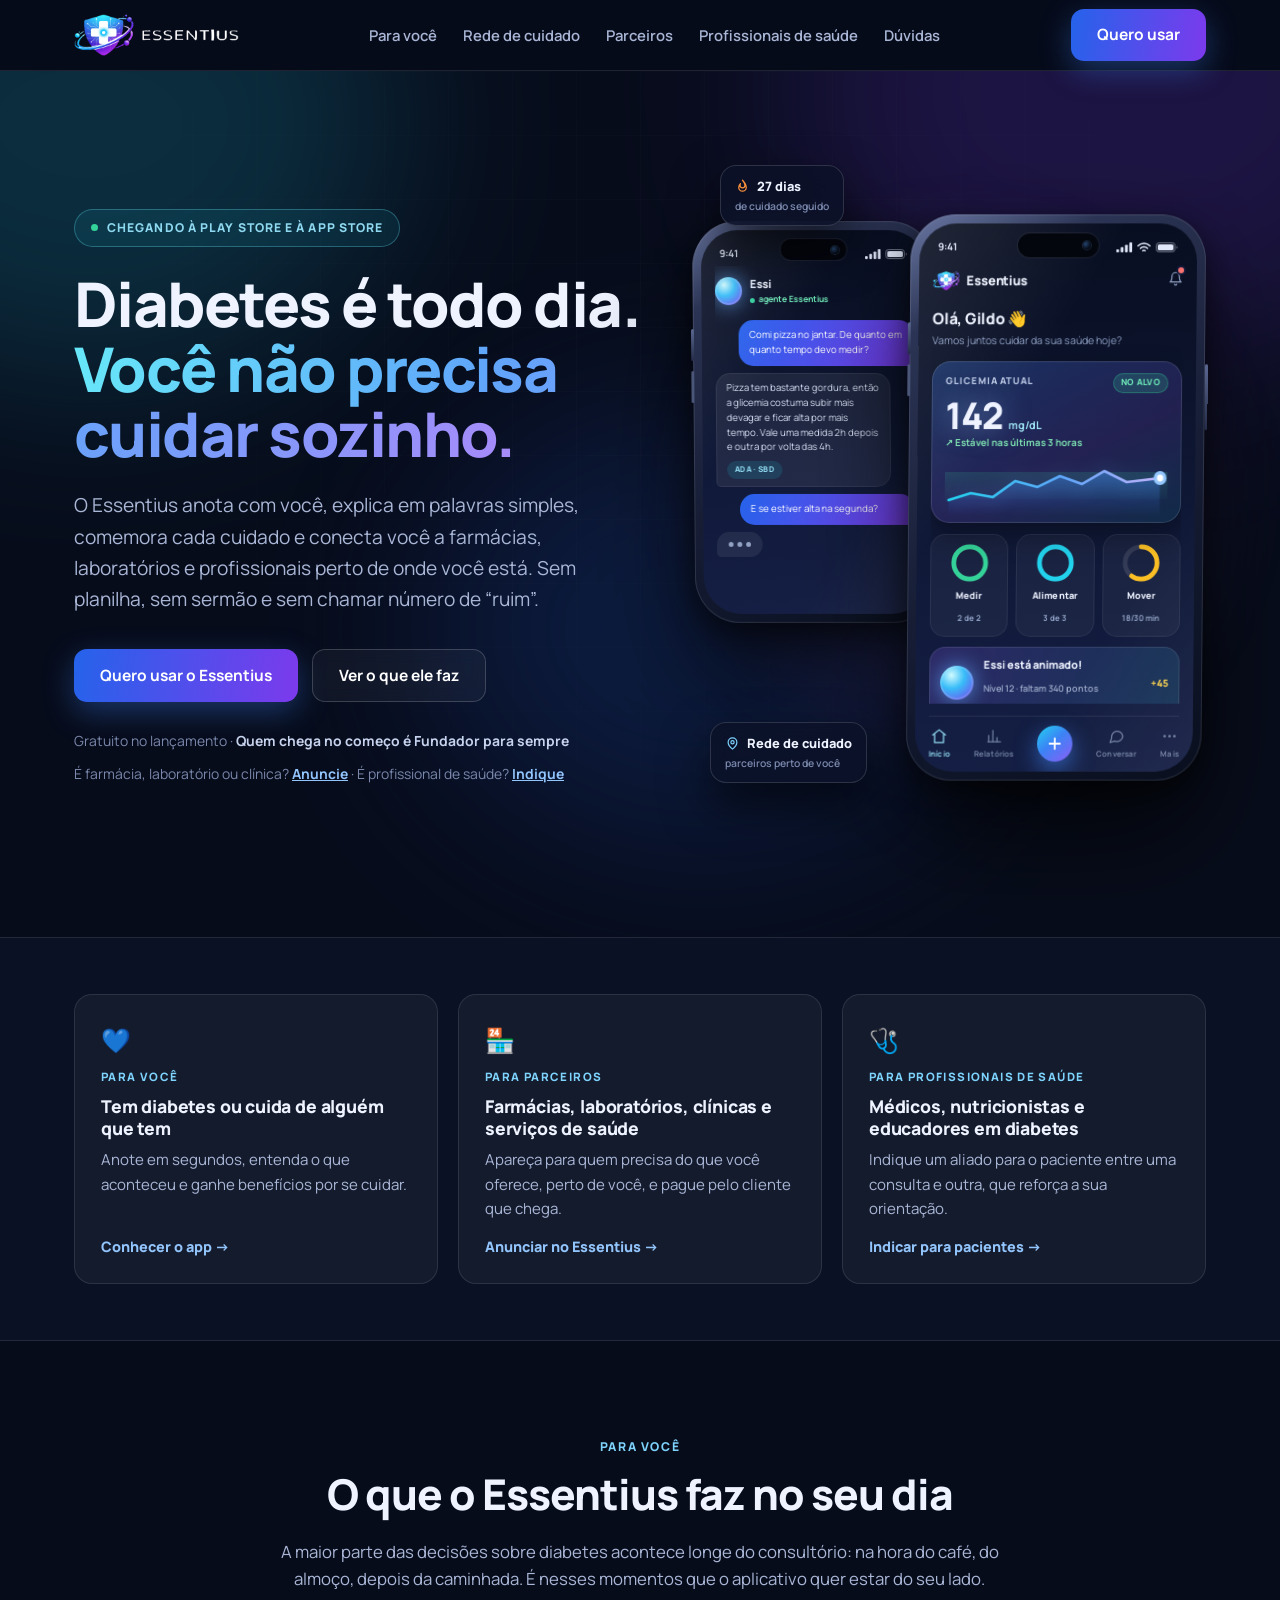
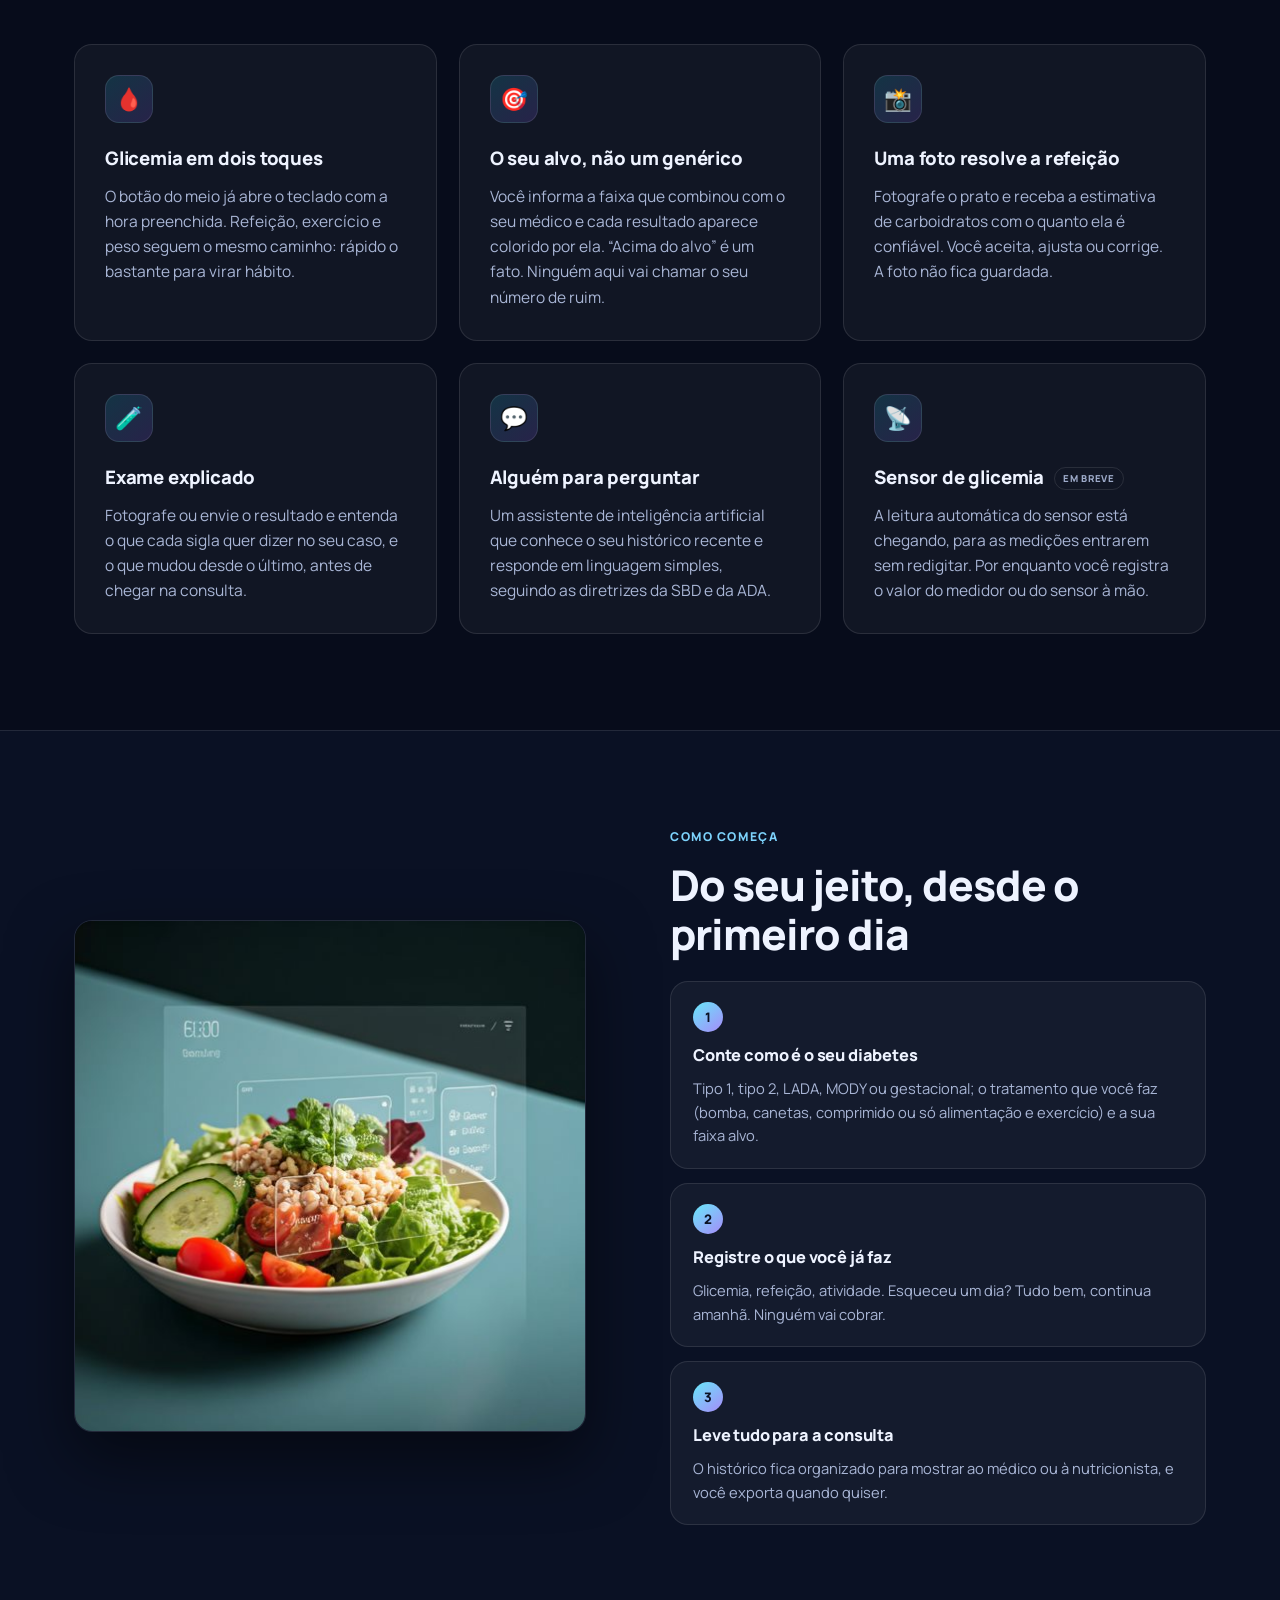
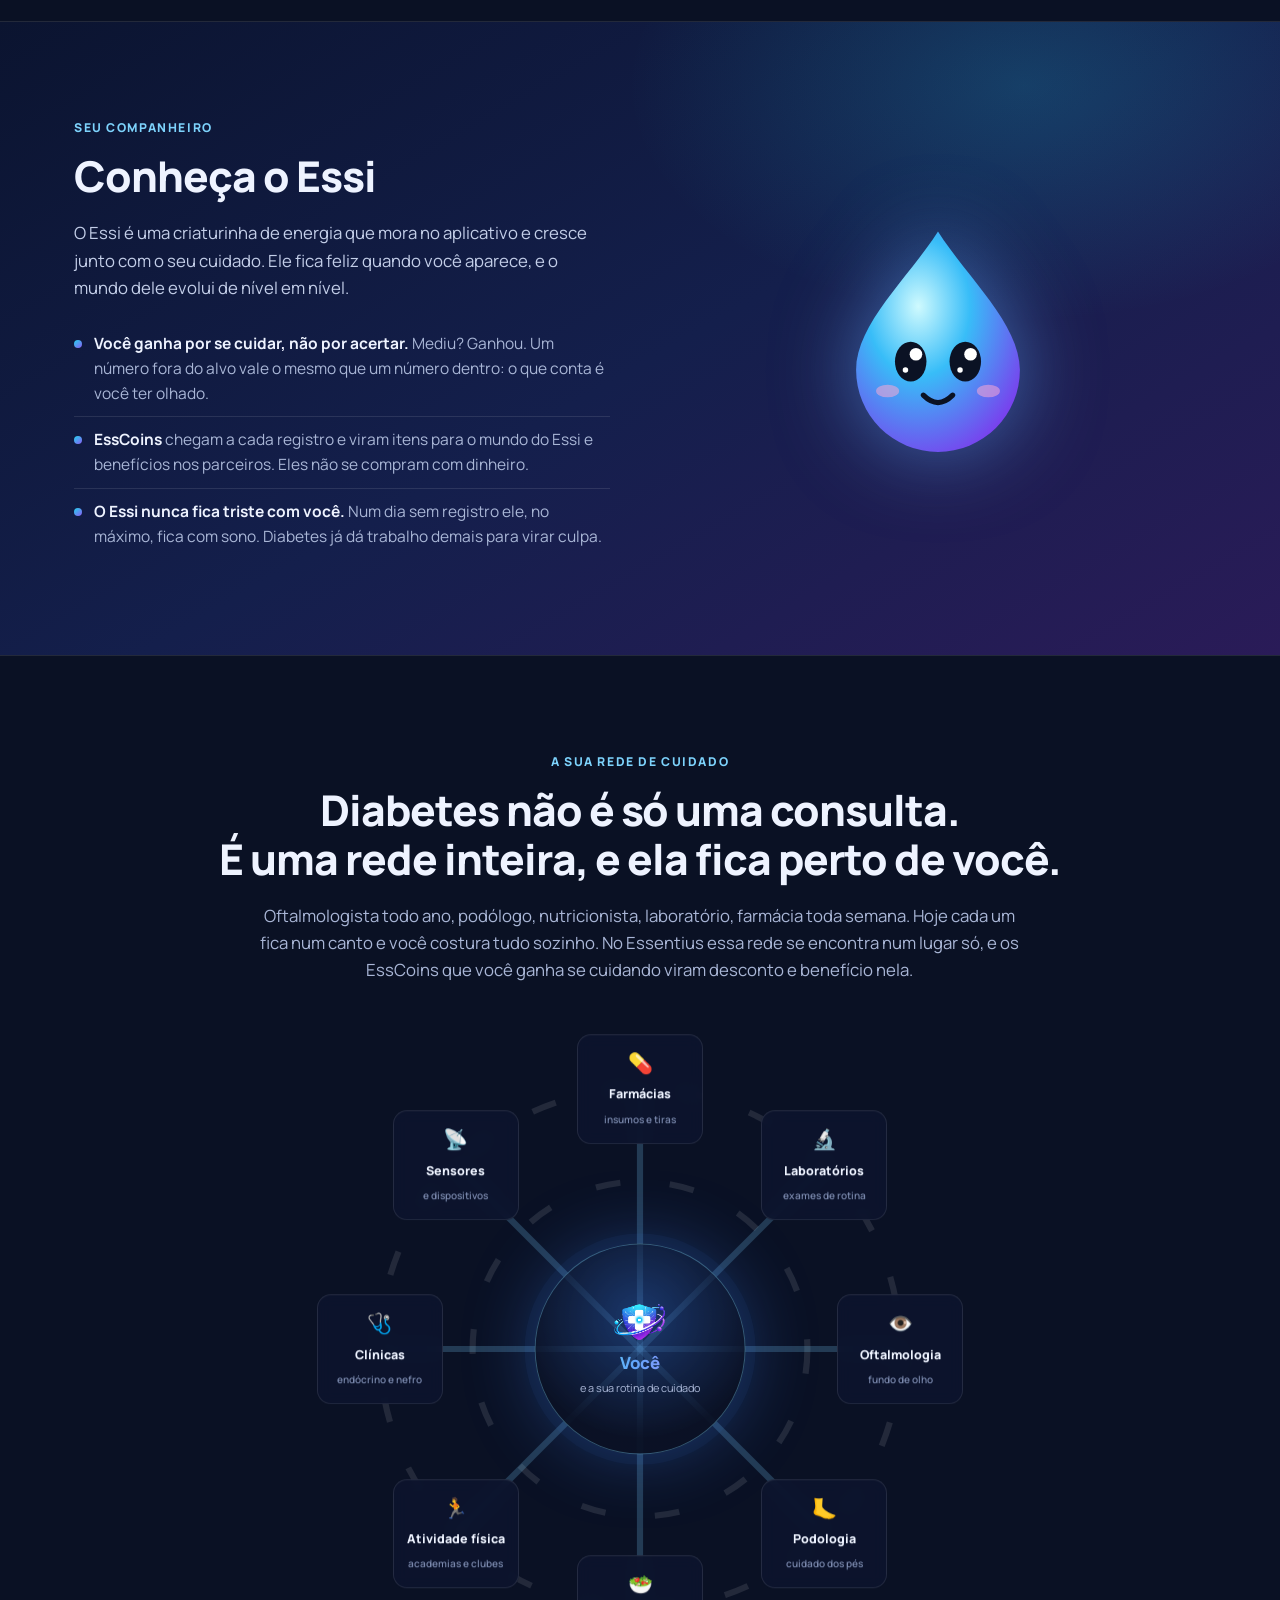
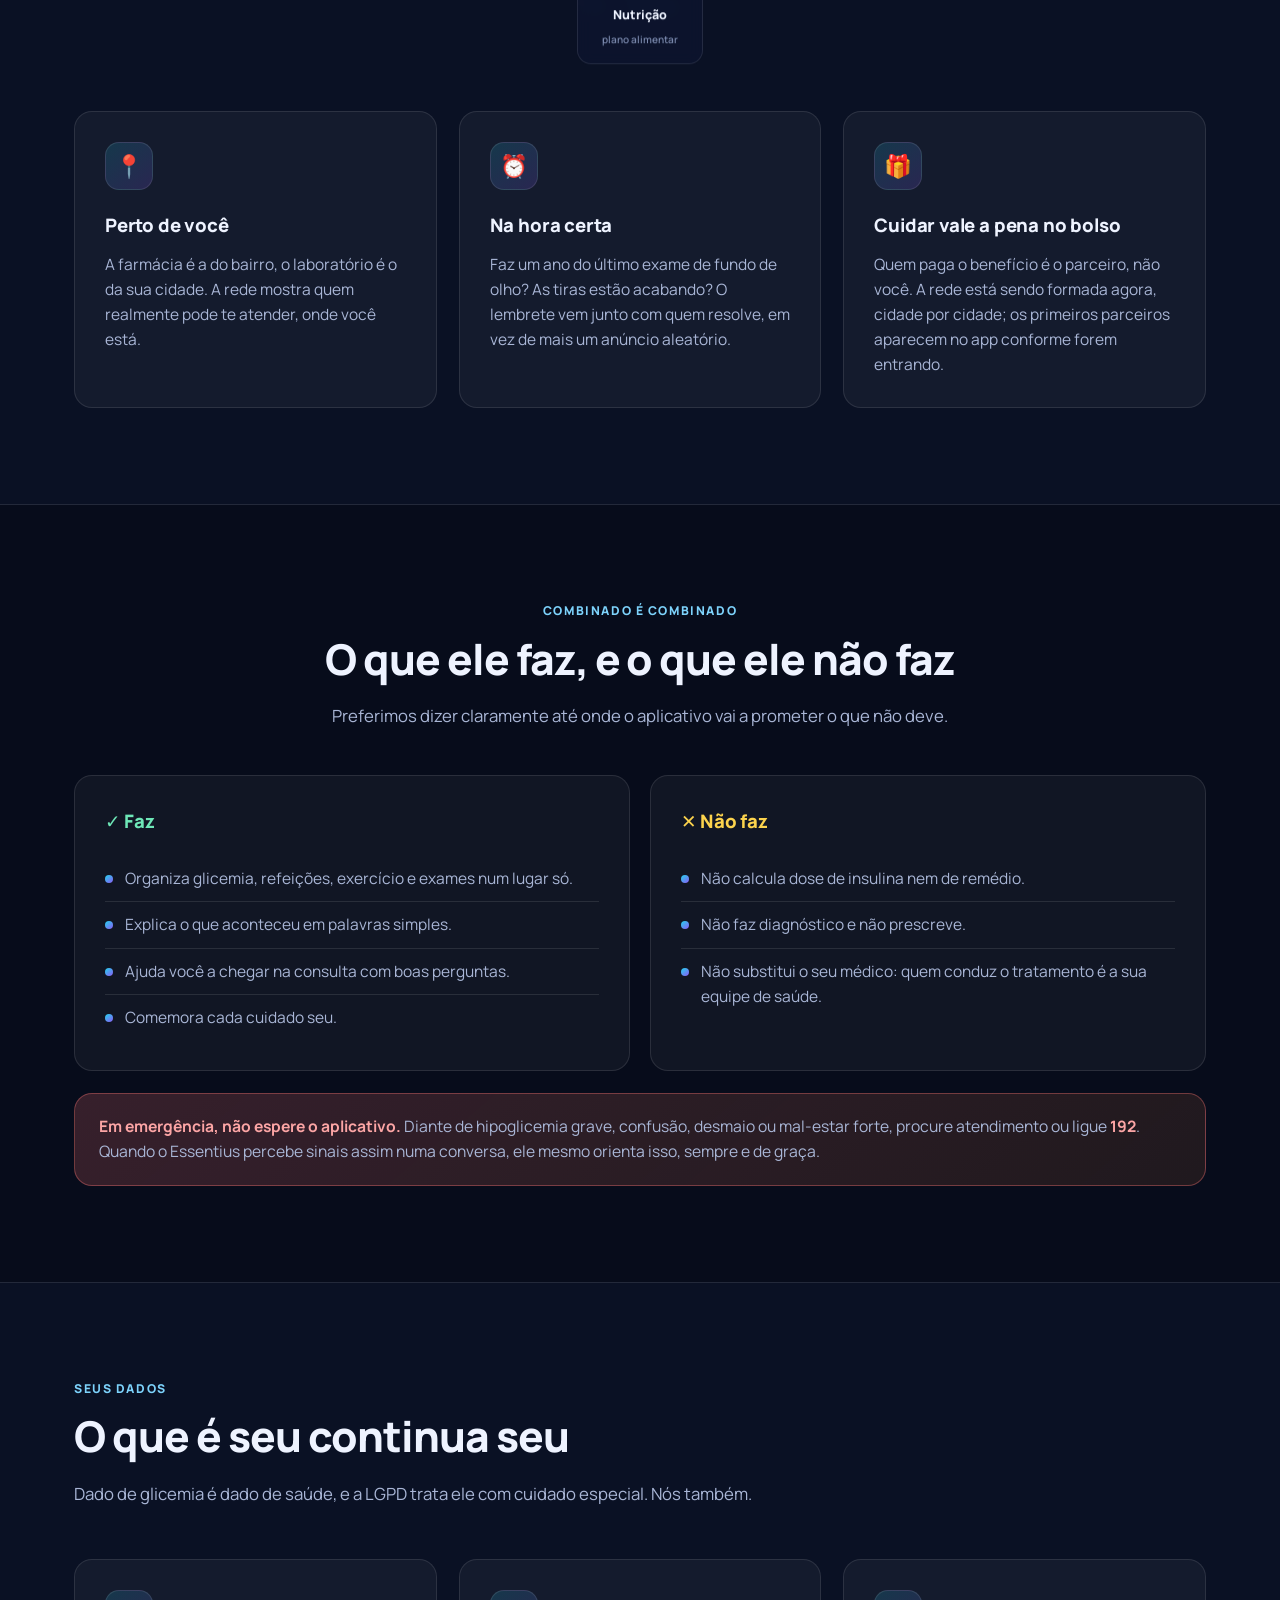
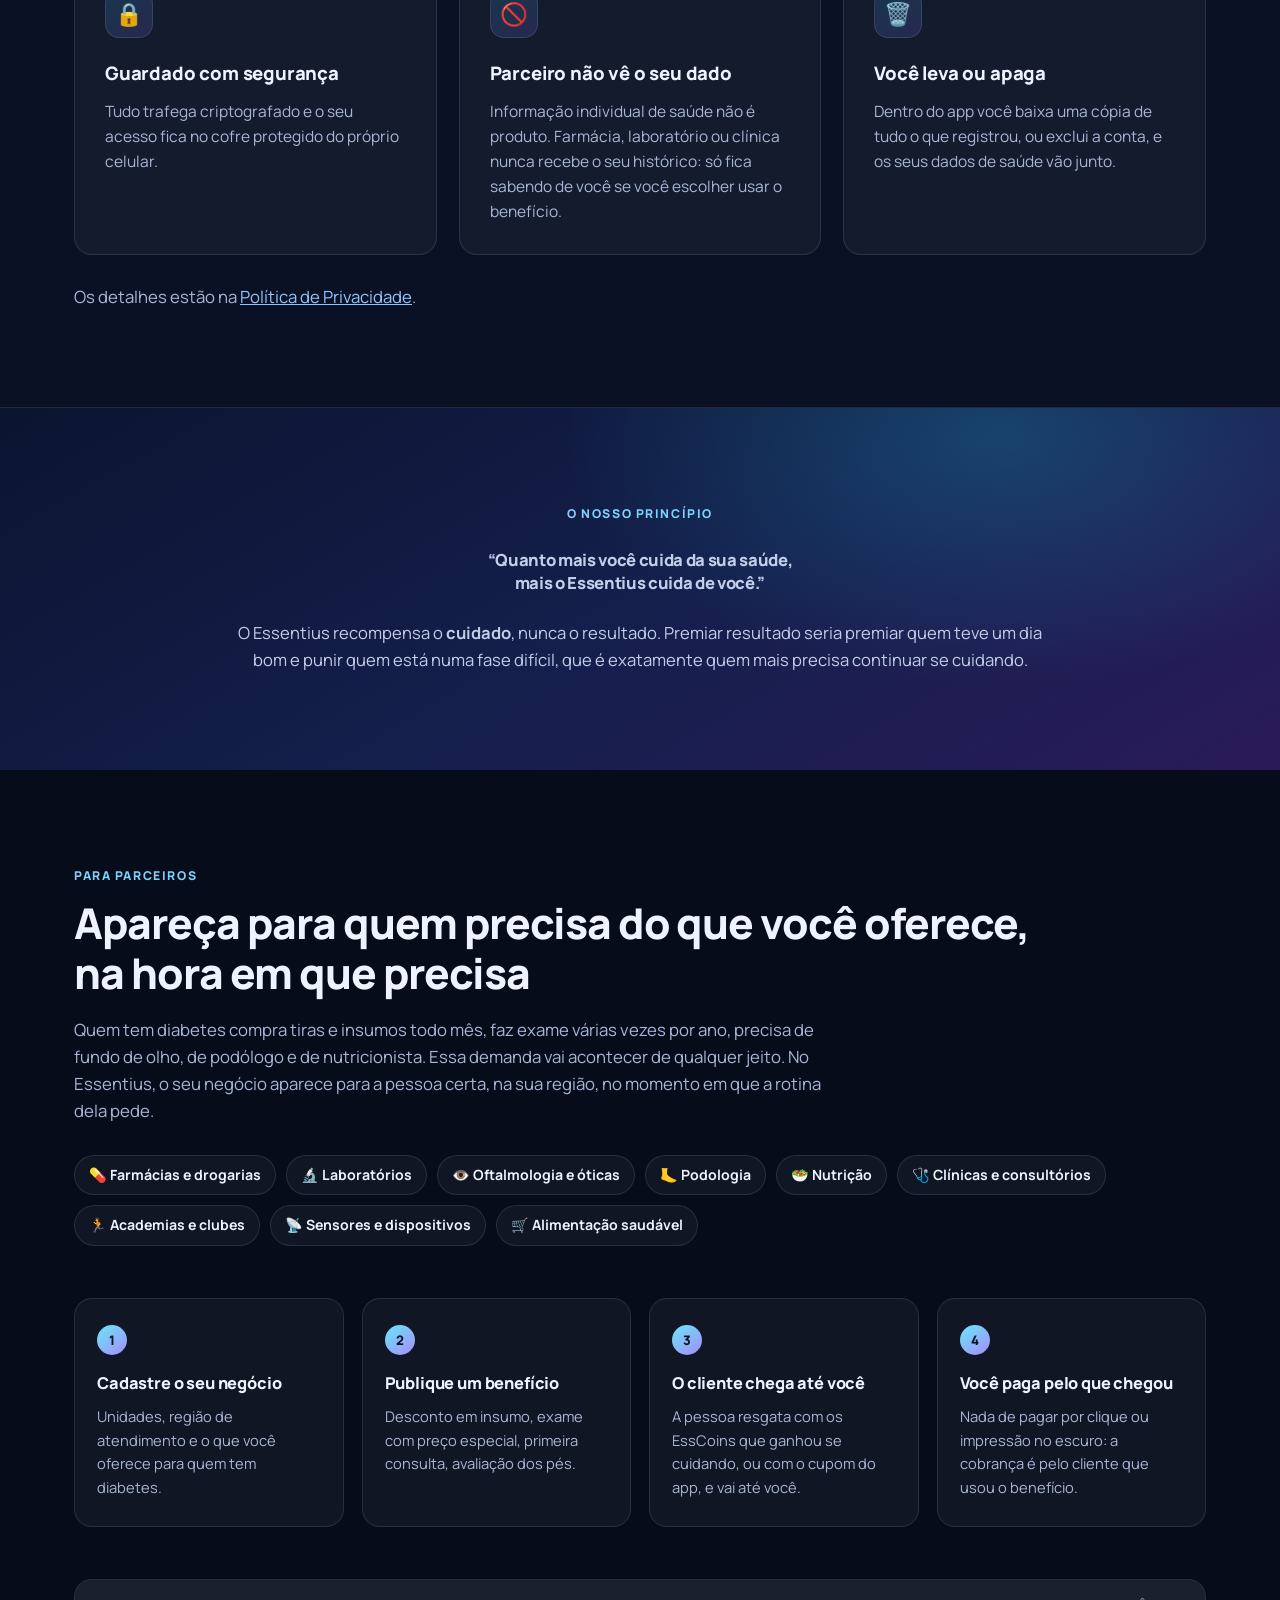
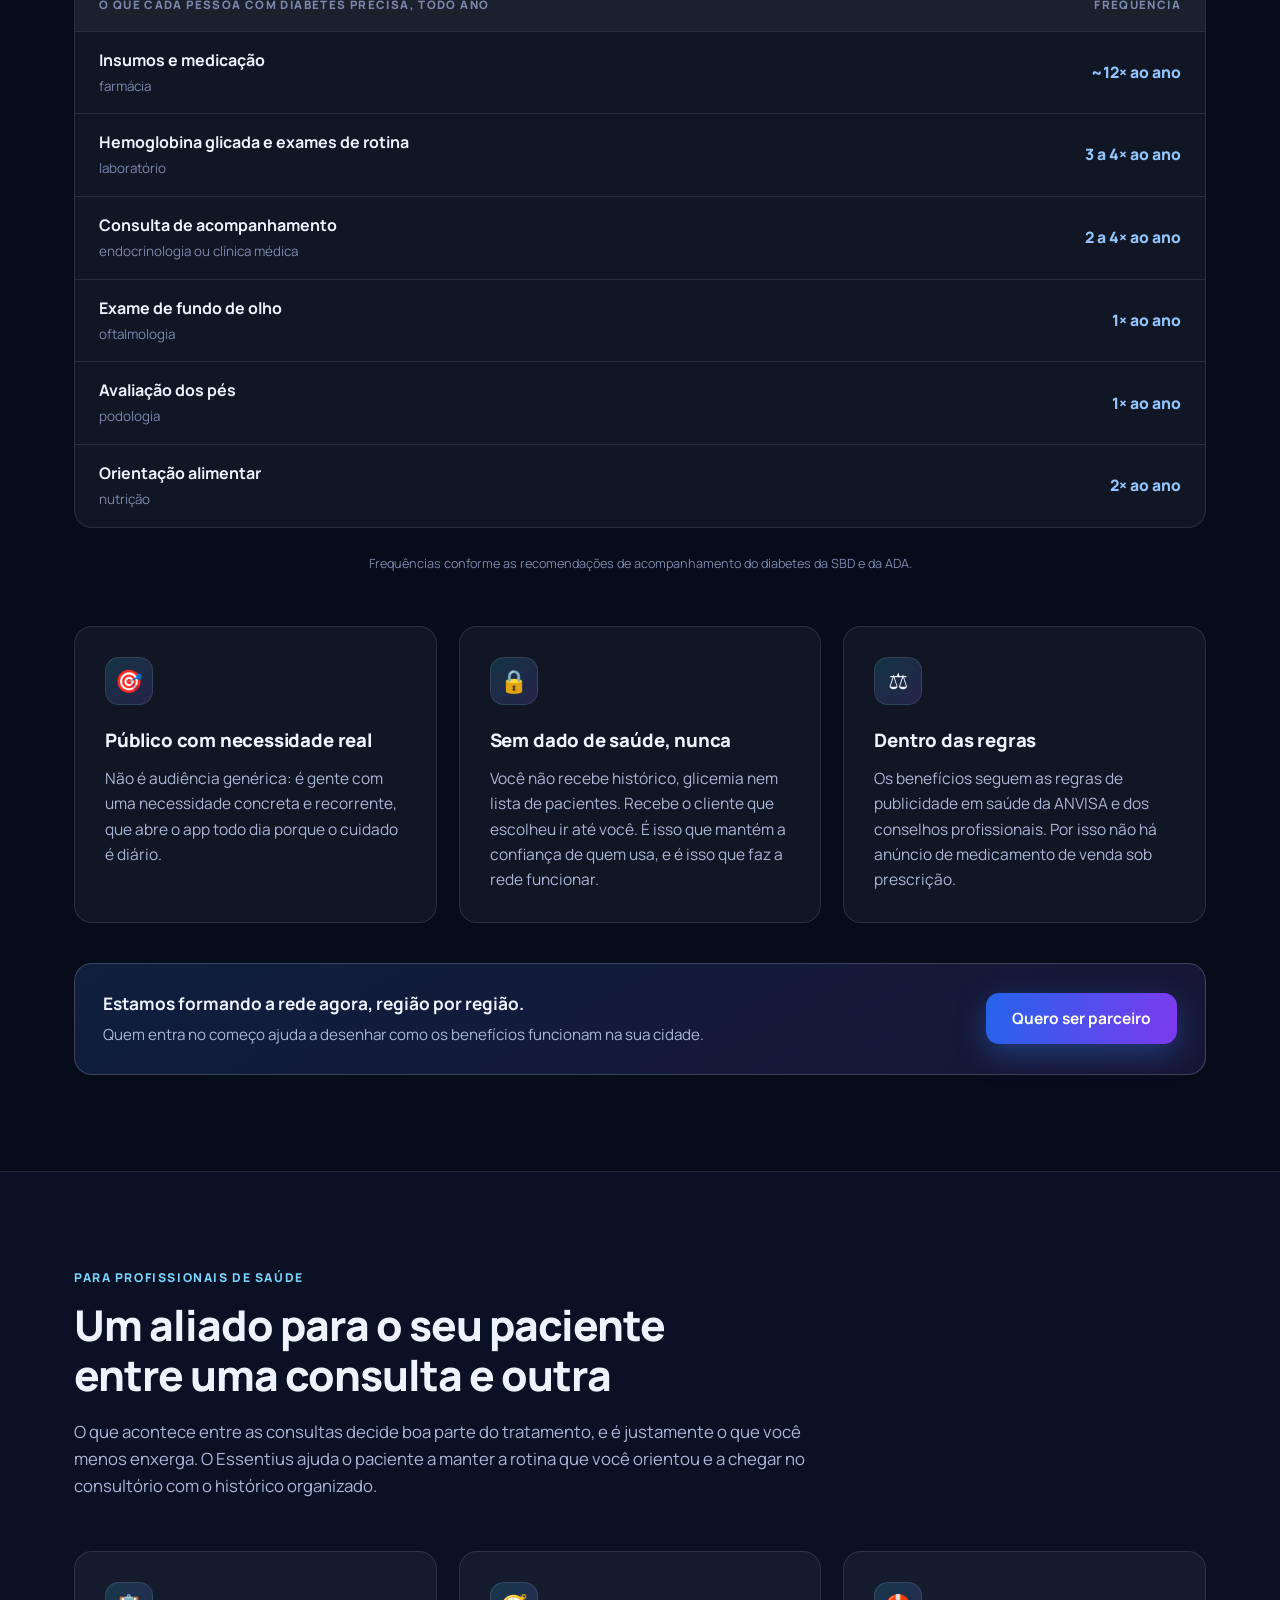
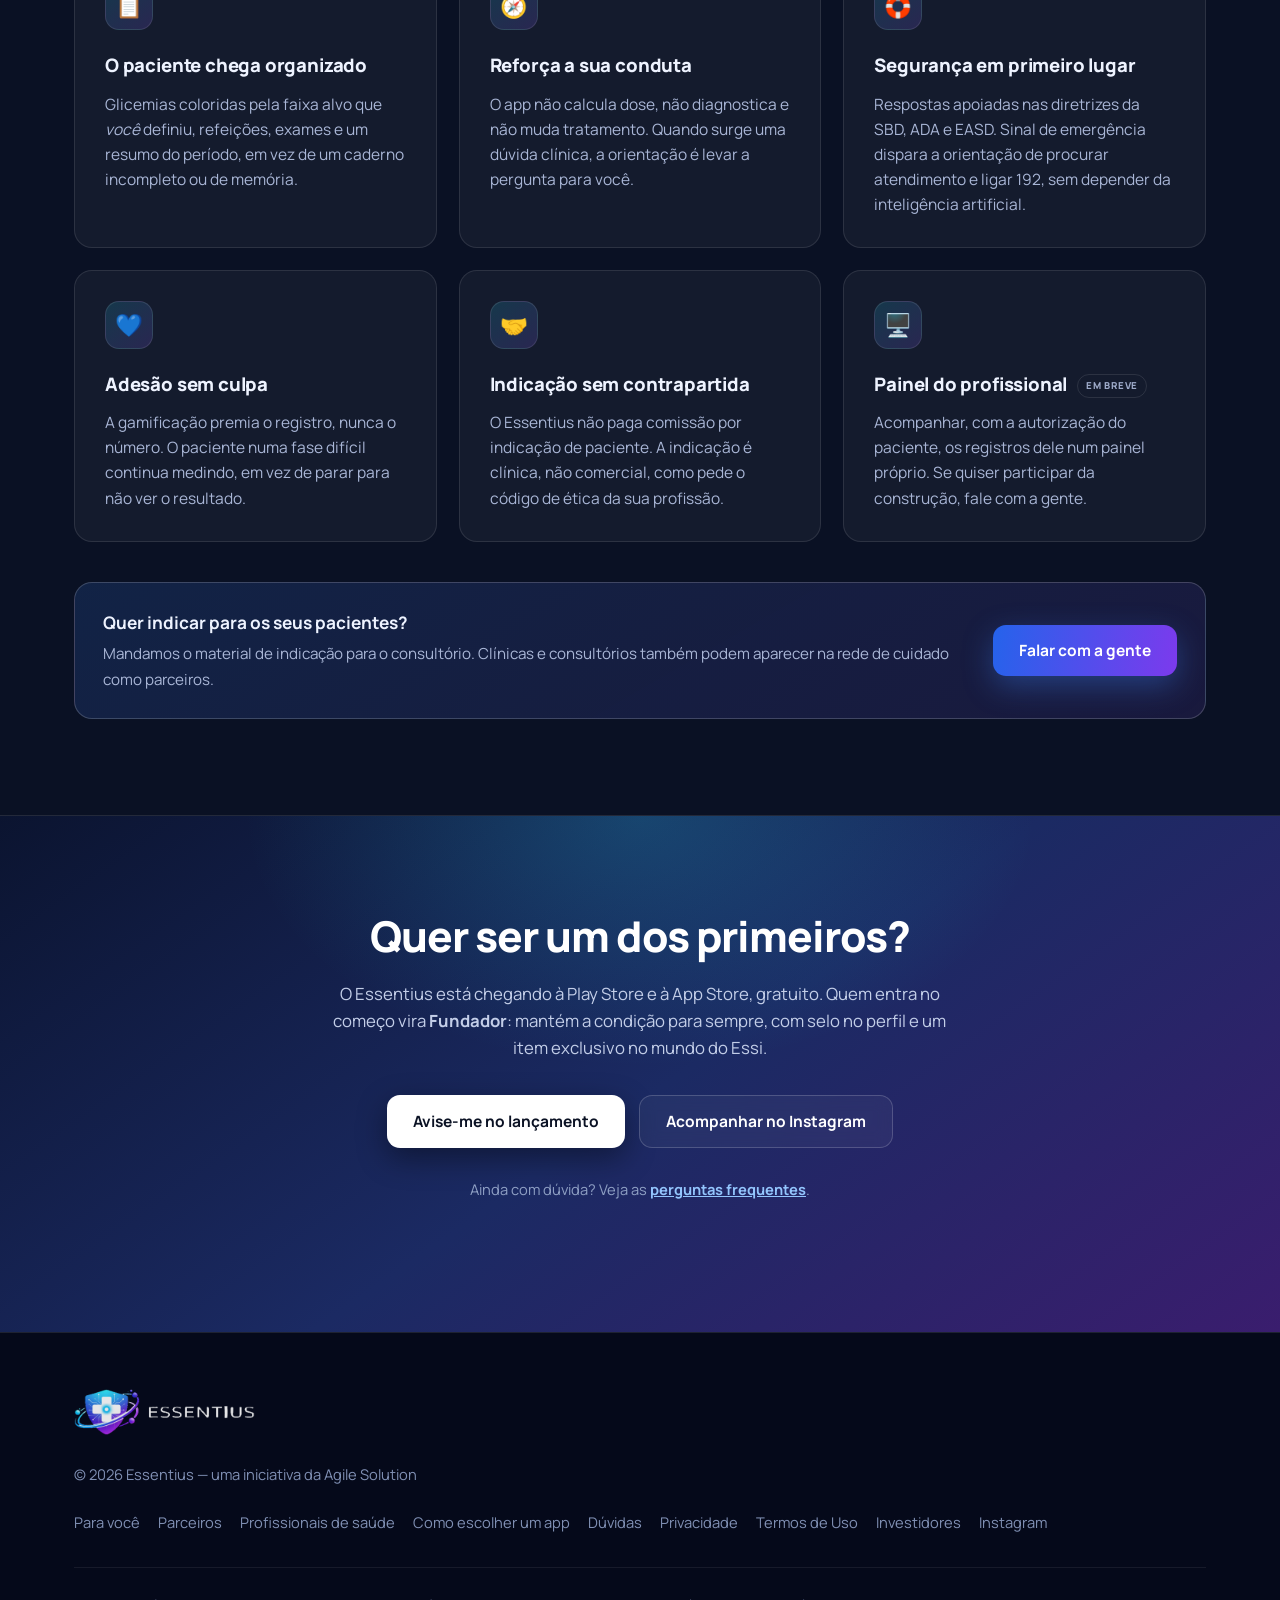
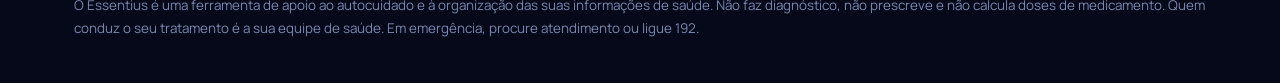
==== commit 405d69e0: "Home: acessibilidade 100 e fim do salto de layout no celular Medido com Chrome DevTools (Lighthouse " ====
--- a/index.html
+++ b/index.html
@@ -92,7 +92,12 @@
 
 <link rel="preconnect" href="https://fonts.googleapis.com"/>
 <link rel="preconnect" href="https://fonts.gstatic.com" crossorigin/>
-<link href="https://fonts.googleapis.com/css2?family=Manrope:wght@400;500;600;700;800&amp;display=swap" rel="stylesheet"/>
+<!-- display=optional, e nao swap: com swap, num 4G lento a Manrope chegava
+     depois do primeiro desenho, o titulo redesenhava mais alto e empurrava os
+     celulares do topo para fora da tela (CLS 0,088 medido). Com optional, a
+     fonte so entra se chegar a tempo; senao a visita fica na fonte do sistema
+     e nada pula. Da segunda visita em diante ela ja esta em cache. -->
+<link href="https://fonts.googleapis.com/css2?family=Manrope:wght@400;500;600;700;800&amp;display=optional" rel="stylesheet"/>
 
 <!-- CSS escrito a mao, sem Tailwind por CDN. O CDN compilava o CSS no navegador
      a cada visita e bloqueava a primeira renderizacao — que e exatamente o que
@@ -624,7 +629,7 @@
   .rodape a:hover{color:#fff;text-decoration:underline}
   .rodape-links{display:flex;gap:18px;flex-wrap:wrap}
   .aviso{margin-top:32px;padding-top:26px;border-top:1px solid rgba(255,255,255,.07);
-         color:#65739A;font-size:.84rem;line-height:1.68}
+         color:var(--apagado);font-size:.84rem;line-height:1.68}
 
   :focus-visible{outline:3px solid var(--ciano);outline-offset:3px;border-radius:6px}
   @media(prefers-reduced-motion:reduce){
@@ -1108,6 +1113,7 @@
   </div>
 </header>
 
+<main>
 <section class="listra publicos-sec" id="publicos">
   <div class="env">
     <div class="publicos">
@@ -1553,6 +1559,7 @@
     </p>
   </div>
 </section>
+</main>
 
 <footer>
   <div class="env">
